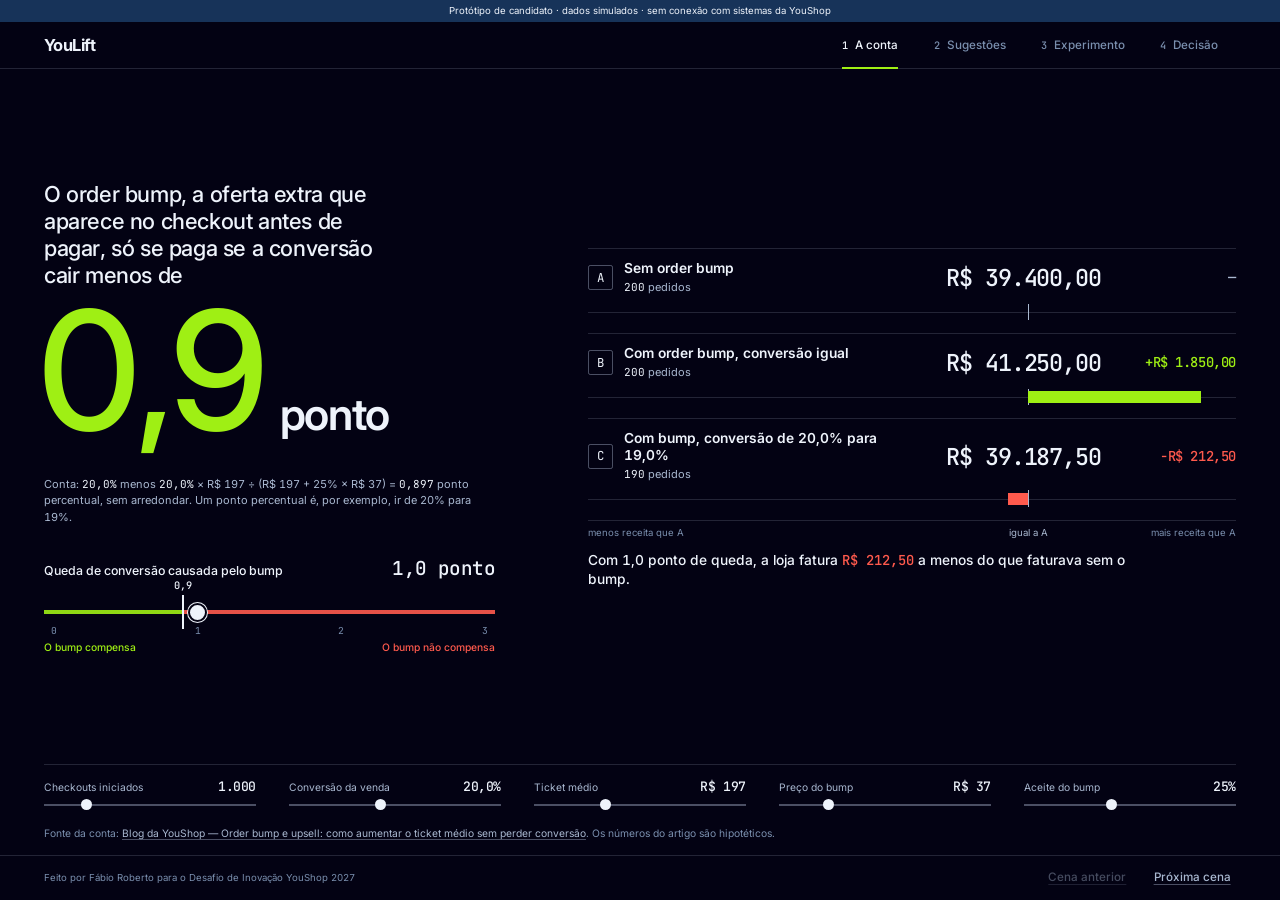
==== index.html @ 09ee574c "YouLift: protótipo com dados simulados" ====
<!doctype html>
<html lang="pt-BR">
<head>
  <meta charset="utf-8">
  <meta name="viewport" content="width=device-width, initial-scale=1">
  <title>YouLift — teste de ofertas no checkout</title>
  <meta name="description" content="Protótipo de candidato com dados simulados: a IA sugere uma oferta no checkout, um experimento controlado mede o que sobra de verdade e uma trava pausa a oferta que derruba a conversão.">
  <meta name="color-scheme" content="dark">
  <script>
    /* Aplica o modo de gravação antes da primeira pintura (sem cursor, sem barra de rolagem). */
    try { if (new URLSearchParams(location.search).get('gravar') === '1') document.documentElement.classList.add('gravar'); } catch (e) {}
  </script>
  <link rel="icon" href="data:image/svg+xml,%3Csvg xmlns='http://www.w3.org/2000/svg' viewBox='0 0 32 32'%3E%3Crect width='32' height='32' rx='6' fill='%23030213'/%3E%3Cpath d='M8 22l8-13 8 13' fill='none' stroke='%239fef14' stroke-width='3.5'/%3E%3C/svg%3E">
  <link rel="preconnect" href="https://fonts.googleapis.com">
  <link rel="preconnect" href="https://fonts.gstatic.com" crossorigin>
  <link href="https://fonts.googleapis.com/css2?family=Inter:wght@400;500;600;700&family=JetBrains+Mono:wght@400;500;600&display=swap" rel="stylesheet">
  <link rel="stylesheet" href="styles.css">
</head>
<body>

  <div class="cabeca">
    <div class="aviso" role="note">Protótipo de candidato · dados simulados · sem conexão com sistemas da YouShop</div>
    <header class="topo">
      <p class="marca">YouLift</p>
      <nav class="passos" aria-label="Cenas do protótipo">
        <button type="button" data-ir="1"><span class="n">1</span><span class="t">A conta</span></button>
        <button type="button" data-ir="2"><span class="n">2</span><span class="t">Sugestões</span></button>
        <button type="button" data-ir="3"><span class="n">3</span><span class="t">Experimento</span></button>
        <button type="button" data-ir="4"><span class="n">4</span><span class="t">Decisão</span></button>
      </nav>
    </header>
  </div>

  <main id="palco">

    <!-- Cena 1 — A conta -->
    <section class="cena c1" id="cena-1" aria-labelledby="t1" hidden>
      <div class="c1-esq">
        <p class="lead" id="t1">O order bump, a oferta extra que aparece no checkout antes de pagar, só se paga se a conversão cair menos de</p>
        <p class="heroi"><span class="valor" id="c1-eq">0,9</span><span class="unidade" id="c1-eq-un">ponto</span></p>
        <p class="formula" id="c1-formula"></p>

        <div class="regua" id="c1-regua">
          <div class="regua-topo">
            <label for="c1-queda">Queda de conversão causada pelo bump</label>
            <output id="c1-queda-v" for="c1-queda">1,0 ponto</output>
          </div>
          <div class="regua-trilho" id="c1-trilho">
            <input type="range" id="c1-queda" min="0" max="3" step="0.1" value="1" aria-describedby="c1-frase">
            <span class="regua-marca" id="c1-marca" aria-hidden="true"><i></i><b id="c1-marca-v">0,9</b></span>
          </div>
          <div class="regua-escala" aria-hidden="true"><span style="--k:0">0</span><span style="--k:1">1</span><span style="--k:2">2</span><span style="--k:3">3</span></div>
          <div class="regua-zonas" aria-hidden="true">
            <span class="z-ok" id="c1-z-ok">O bump compensa</span>
            <span class="z-perde" id="c1-z-perde">O bump não compensa</span>
          </div>
        </div>
      </div>

      <div class="c1-dir">
        <div class="quadro" id="c1-quadro">
          <div class="linha" data-c="A">
            <div class="l-nome"><span class="letra">A</span><span><b>Sem order bump</b><small><span class="num" data-pedidos></span> pedidos</small></span></div>
            <div class="l-receita num" data-receita></div>
            <div class="l-dif num" data-dif></div>
            <div class="l-barra"><i class="zero"></i><b class="fill" data-fill></b></div>
          </div>
          <div class="linha" data-c="B">
            <div class="l-nome"><span class="letra">B</span><span><b>Com order bump, conversão igual</b><small><span class="num" data-pedidos></span> pedidos</small></span></div>
            <div class="l-receita num" data-receita></div>
            <div class="l-dif num" data-dif></div>
            <div class="l-barra"><i class="zero"></i><b class="fill" data-fill></b></div>
          </div>
          <div class="linha" data-c="C">
            <div class="l-nome"><span class="letra">C</span><span><b data-nome-c>Com order bump, conversão cai</b><small><span class="num" data-pedidos></span> pedidos</small></span></div>
            <div class="l-receita num" data-receita></div>
            <div class="l-dif num" data-dif></div>
            <div class="l-barra"><i class="zero"></i><b class="fill" data-fill></b></div>
          </div>
        <div class="quadro-eixo" aria-hidden="true"><span class="e-menos">menos receita que A</span><span class="e-zero">igual a A</span><span class="e-mais">mais receita que A</span></div>
        </div>
        <p class="frase-conta" id="c1-frase" aria-live="polite"></p>
      </div>

      <div class="c1-base">
        <div class="params" id="c1-params"></div>
        <p class="fonte">Fonte da conta: <a href="https://blog.youshop.co/order-bump-e-upsell-no-checkout/" target="_blank" rel="noopener">Blog da YouShop — Order bump e upsell: como aumentar o ticket médio sem perder conversão</a>. Os números do artigo são hipotéticos.</p>
      </div>
    </section>

    <!-- Cena 2 — Sugestões -->
    <section class="cena c2" id="cena-2" aria-labelledby="t2" hidden>
      <header class="c2-cab">
        <h1 class="titulo" id="t2">A IA sugere a oferta. As regras conferem se ela pode ir ao teste.</h1>
        <p class="c2-principal" id="c2-principal"></p>
      </header>

      <div class="c2-faixa">
        <p class="faixa-rotulo"><b>A IA sugere</b><span id="c2-rotulo-ia"></span></p>
        <div class="c2-origens" id="c2-origens"></div>
      </div>

      <div class="c2-faixa c2-regras">
        <p class="faixa-rotulo"><b>A regra confere</b><span>Estas contas rodam de verdade nesta página, com os dados do catálogo fictício.</span></p>
        <div class="tabela-regras" id="c2-tabela" role="table" aria-label="Catálogo e regras de elegibilidade"></div>
      </div>
    </section>

    <!-- Cena 3 — Experimento -->
    <section class="cena c3" id="cena-3" aria-labelledby="t3" hidden>
      <header class="c3-cab">
        <div class="c3-tit">
          <h1 class="titulo" id="t3">14 dias de teste, com o tráfego dividido ao meio</h1>
        </div>
        <div class="c3-controles">
          <div class="c3-botoes">
            <button type="button" class="btn primario" id="btn-rodar">Rodar experimento</button>
            <button type="button" class="btn" id="btn-pular">Pular para o fim</button>
          </div>
          <div class="c3-volume">
            <div class="seg" role="group" aria-label="Volume de tráfego" id="seg-volume">
              <button type="button" data-volume="grande" aria-pressed="true">Campanha grande</button>
              <button type="button" data-volume="pequeno" aria-pressed="false">Produtor pequeno</button>
            </div>
            <p class="c3-volume-nota" id="c3-volume-nota"></p>
          </div>
          <button type="button" class="btn texto" id="btn-prem" aria-expanded="false" aria-controls="prem">Premissas</button>
        </div>
        <div class="prem" id="prem" hidden>
          <p class="prem-tit">Premissas do experimento. Mudar qualquer valor refaz as contas na hora.</p>
          <div class="prem-grade" id="prem-grade"></div>
          <button type="button" class="btn texto" id="btn-prem-padrao">Voltar aos valores padrão</button>
        </div>
      </header>

      <p class="formula-sobra"><b>Sobra por checkout</b> = (receita − custo dos produtos − comissão do creator − reembolsos e chargebacks) ÷ checkouts iniciados. O tratamento vê a oferta nova; o controle fica como estava.</p>

      <div class="c3-paineis" id="c3-paineis"></div>

      <p class="c3-amostra" id="c3-amostra"></p>
    </section>

    <!-- Cena 4 — Decisão -->
    <section class="cena c4" id="cena-4" aria-labelledby="t4" hidden>
      <header class="c4-cab">
        <h1 class="titulo" id="t4">Cada oferta termina em um veredito. Quem publica é o produtor.</h1>
      </header>
      <div class="c4-cartoes" id="c4-cartoes"></div>
      <p class="fecho" id="c4-fecho">A IA sugere. O teste decide. O produtor aprova.</p>
    </section>

  </main>

  <footer class="rodape">
    <p class="assinatura">Feito por Fábio Roberto para o Desafio de Inovação YouShop 2027</p>
    <div class="rodape-nav">
      <button type="button" class="btn texto" id="btn-ant">Cena anterior</button>
      <button type="button" class="btn texto" id="btn-prox">Próxima cena</button>
    </div>
  </footer>

  <script src="calc.js"></script>
  <script src="dados.js"></script>
  <script src="app.js"></script>
</body>
</html>
---- styles.css ----
/* YouLift — protótipo de candidato. Fundo escuro, um único acento (verde-limão), vermelho só para perda e pausa.
   Tudo em rem: 1rem = 16px a 1920×1080, e a página escala junto com a janela (ver html abaixo). */

:root {
  --bg: #030213;
  --bg-2: #08132a;
  --marinho: #173359;
  --linha: rgba(214, 228, 255, 0.15);
  --linha-forte: rgba(214, 228, 255, 0.34);
  --texto: #eef3fb;
  --texto-2: #a9b8d0;
  --texto-3: #7a8fae;
  --lima: #9fef14;
  --sobre-lima: #030213;
  --vermelho: #ff5a4d;
  --fonte: 'Inter', 'Segoe UI', system-ui, -apple-system, Roboto, 'Helvetica Neue', Arial, sans-serif;
  --mono: 'JetBrains Mono', ui-monospace, 'Cascadia Mono', Consolas, 'SF Mono', Menlo, monospace;
  --suave: cubic-bezier(0.22, 0.61, 0.36, 1);
  color-scheme: dark;
}

*, *::before, *::after { box-sizing: border-box; }

html {
  /* 1rem = 16px a 1920×1080; escala com a menor proporção da janela. */
  font-size: clamp(11px, min(0.8333vw, 1.4815vh), 24px);
  background: var(--bg);
  -webkit-text-size-adjust: 100%;
}

body {
  margin: 0;
  min-height: 100vh;
  display: flex;
  flex-direction: column;
  background: var(--bg);
  color: var(--texto);
  font-family: var(--fonte);
  font-size: 1.125rem;
  line-height: 1.5;
  font-feature-settings: 'tnum' 1;
  -webkit-font-smoothing: antialiased;
}

h1, h2, p, dl, dd, ol, ul, figure { margin: 0; padding: 0; }
ol, ul { list-style: none; }
button { font: inherit; color: inherit; }
a { color: inherit; }

.num, .mono, output, input[type='number'] {
  font-family: var(--mono);
  font-variant-numeric: tabular-nums;
}
/* Números de destaque: Inter com algarismos tabulares (o zero com ponto da mono pesa demais em corpo grande). */
.valor { font-family: var(--fonte); font-variant-numeric: tabular-nums; font-feature-settings: 'tnum' 1; }

:focus-visible { outline: 2px solid var(--lima); outline-offset: 3px; }

/* ---------- Moldura ---------- */

.cabeca { position: sticky; top: 0; z-index: 50; background: var(--bg); }

.aviso {
  background: var(--marinho);
  color: var(--texto);
  font-size: 0.875rem;
  line-height: 1.3;
  text-align: center;
  padding: 0.45rem 1rem;
}

.topo {
  display: flex;
  align-items: stretch;
  justify-content: space-between;
  padding: 0 4rem;
  height: 4.25rem;
  border-bottom: 1px solid var(--linha);
}
.marca { align-self: center; font-size: 1.5rem; font-weight: 700; letter-spacing: -0.035em; }

.passos { display: flex; }
.passos button {
  position: relative;
  display: flex;
  align-items: baseline;
  align-self: stretch;
  gap: 0.65rem;
  padding: 1.35rem 1.6rem 0;
  background: none;
  border: 0;
  color: var(--texto-3);
  font-size: 1.0625rem;
  font-weight: 500;
  cursor: pointer;
  transition: color 0.2s var(--suave);
}
.passos .n { font-family: var(--mono); font-size: 0.9375rem; }
.passos button[aria-current='step'] { color: var(--texto); }
.passos button[aria-current='step']::after {
  content: '';
  position: absolute;
  left: 1.6rem; right: 1.6rem; bottom: -1px;
  height: 2px;
  background: var(--lima);
}

#palco { flex: 1; display: flex; }

.cena {
  flex: 1;
  min-width: 0;
  padding: 1.75rem 4rem 1.25rem;
}
.cena[hidden] { display: none; }
.cena:not([hidden]) { display: grid; animation: entra 0.28s var(--suave); }
@keyframes entra { from { opacity: 0; } to { opacity: 1; } }

.rodape {
  display: flex;
  align-items: center;
  justify-content: space-between;
  gap: 2rem;
  padding: 0.6rem 4rem;
  border-top: 1px solid var(--linha);
  font-size: 0.875rem;
  color: var(--texto-3);
}
.rodape-nav { display: flex; gap: 1.5rem; }

/* ---------- Peças comuns ---------- */

.titulo { font-size: 2.25rem; line-height: 1.15; font-weight: 600; letter-spacing: -0.022em; }

.btn {
  display: inline-flex; align-items: center; justify-content: center;
  min-height: 2.75rem;
  padding: 0.5rem 1.4rem;
  background: transparent;
  border: 1px solid var(--linha-forte);
  border-radius: 0.3rem;
  font-size: 1.0625rem;
  font-weight: 500;
  cursor: pointer;
  transition: background-color 0.2s var(--suave), border-color 0.2s var(--suave), color 0.2s var(--suave);
}
.btn.primario { background: var(--lima); border-color: var(--lima); color: var(--sobre-lima); font-weight: 600; }
.btn.texto { border-color: transparent; padding-left: 0.4rem; padding-right: 0.4rem; color: var(--texto-2); text-decoration: underline; text-underline-offset: 0.25em; text-decoration-color: var(--linha-forte); }
.btn[disabled], .btn[aria-disabled='true'] { opacity: 0.4; cursor: default; }
.btn.primario[disabled] { background: transparent; border-color: var(--linha-forte); color: var(--texto-2); }
html:not(.gravar) .btn:not([disabled]):hover { border-color: var(--texto-2); }
html:not(.gravar) .btn.primario:not([disabled]):hover { background: #b4ff3a; border-color: #b4ff3a; }
html:not(.gravar) .btn.texto:hover { color: var(--texto); }
html:not(.gravar) .passos button:hover { color: var(--texto); }

.seg { display: inline-flex; border: 1px solid var(--linha-forte); border-radius: 0.3rem; overflow: hidden; }
.seg button {
  min-height: 2.75rem;
  padding: 0.5rem 1.2rem;
  background: transparent;
  border: 0;
  color: var(--texto-2);
  font-size: 1.0625rem;
  font-weight: 500;
  cursor: pointer;
  transition: background-color 0.2s var(--suave), color 0.2s var(--suave);
}
.seg button + button { border-left: 1px solid var(--linha-forte); }
.seg button[aria-pressed='true'] { background: var(--marinho); color: var(--texto); }
html:not(.gravar) .seg button:hover { color: var(--texto); }

/* Controles deslizantes finos */
input[type='range'] {
  -webkit-appearance: none; appearance: none;
  width: 100%; height: 1.5rem; margin: 0;
  background: transparent;
  cursor: pointer;
}
input[type='range']::-webkit-slider-runnable-track { height: 2px; background: var(--linha-forte); }
input[type='range']::-moz-range-track { height: 2px; background: var(--linha-forte); }
input[type='range']::-webkit-slider-thumb {
  -webkit-appearance: none; appearance: none;
  width: 1rem; height: 1rem; margin-top: -0.4375rem;
  border-radius: 50%; border: 0; background: var(--texto);
}
input[type='range']::-moz-range-thumb { width: 1rem; height: 1rem; border-radius: 50%; border: 0; background: var(--texto); }

/* ---------- Cena 1 ---------- */

.c1 {
  grid-template-columns: minmax(0, 0.86fr) minmax(0, 1.14fr);
  grid-template-rows: 1fr auto;
  column-gap: 5rem;
  row-gap: 1.25rem;
}
.c1-esq { grid-column: 1; grid-row: 1; display: flex; flex-direction: column; justify-content: center; min-width: 0; }
.c1-dir { grid-column: 2; grid-row: 1; display: flex; flex-direction: column; justify-content: center; min-width: 0; }
.c1-base { grid-column: 1 / -1; grid-row: 2; padding-top: 1.1rem; border-top: 1px solid var(--linha); }

.lead { font-size: 2rem; line-height: 1.22; font-weight: 500; letter-spacing: -0.018em; max-width: 30rem; }
.heroi { display: flex; align-items: baseline; gap: 1.6rem; margin-top: 0.6rem; }
.heroi .valor { padding-bottom: 0.1em; font-size: 15rem; line-height: 0.92; font-weight: 500; letter-spacing: -0.06em; color: var(--lima); margin-left: -0.05em; }
.heroi .unidade { font-size: 4rem; font-weight: 600; letter-spacing: -0.03em; }
.formula { margin-top: 1.1rem; font-size: 1rem; color: var(--texto-2); max-width: 41rem; }
.formula .num { color: var(--texto); }

.regua { margin-top: 2.6rem; max-width: 41rem; }
.regua-topo { display: flex; justify-content: space-between; align-items: baseline; margin-bottom: 1.7rem; }
.regua-topo label { font-size: 1.125rem; font-weight: 500; }
.regua-topo output { font-size: 1.75rem; font-weight: 500; letter-spacing: -0.03em; }
.regua-trilho { position: relative; height: 2rem; --eqf: 0.3; --eqx: calc(0.875rem + (100% - 1.75rem) * var(--eqf)); }
.regua-trilho input { position: absolute; inset: 0; height: 2rem; z-index: 2; }
.regua-trilho::before {
  content: ''; position: absolute; left: 0; right: 0; top: 50%; height: 0.375rem; margin-top: -0.1875rem;
  background: linear-gradient(to right, var(--lima) 0, var(--lima) var(--eqx), var(--vermelho) var(--eqx), var(--vermelho) 100%);
  opacity: 0.9;
}
.regua-trilho input::-webkit-slider-runnable-track { height: 0.375rem; background: transparent; }
.regua-trilho input::-moz-range-track { height: 0.375rem; background: transparent; }
.regua-trilho input::-webkit-slider-thumb { width: 1.75rem; height: 1.75rem; margin-top: -0.6875rem; background: var(--texto); border: 0.25rem solid var(--bg); box-shadow: 0 0 0 1px var(--texto); }
.regua-trilho input::-moz-range-thumb { width: 1.75rem; height: 1.75rem; background: var(--texto); border: 0.25rem solid var(--bg); box-shadow: 0 0 0 1px var(--texto); box-sizing: border-box; }
.regua-marca { position: absolute; left: var(--eqx); top: -0.55rem; bottom: -0.55rem; width: 0; z-index: 1; pointer-events: none; }
.regua-marca i { position: absolute; left: -1px; top: 0; bottom: 0; width: 2px; background: var(--texto); }
.regua-marca b { position: absolute; left: 0; bottom: calc(100% + 0.15rem); transform: translateX(-50%); font-family: var(--mono); font-size: 0.9375rem; font-weight: 500; white-space: nowrap; color: var(--texto); }
.regua-escala { position: relative; height: 1.3rem; margin-top: 0.1rem; font-family: var(--mono); font-size: 0.875rem; color: var(--texto-3); }
.regua-escala span { position: absolute; top: 0; left: calc(0.875rem + (100% - 1.75rem) * var(--k) / 3); transform: translateX(-50%); }
.regua-zonas { position: relative; height: 1.5rem; margin-top: 0.15rem; font-size: 0.9375rem; font-weight: 500; }
.regua-zonas span { position: absolute; top: 0; white-space: nowrap; }
.z-ok { left: 0; color: var(--lima); }
.z-perde { right: 0; color: var(--vermelho); }

.quadro { display: block; position: relative; --zero: 60%; }
.linha {
  display: grid;
  grid-template-columns: minmax(0, 1fr) 15rem 11rem;
  grid-template-areas: 'nome receita dif' 'barra barra barra';
  column-gap: 1.25rem; row-gap: 0.75rem;
  align-items: center;
  padding: 1.05rem 0 1.15rem;
  border-top: 1px solid var(--linha);
}
.l-nome { grid-area: nome; display: flex; align-items: center; gap: 1rem; }
.l-nome .letra { flex: none; display: grid; place-items: center; width: 2.25rem; height: 2.25rem; border: 1px solid var(--linha-forte); font-family: var(--mono); font-size: 1.125rem; border-radius: 0.2rem; }
.l-nome b { display: block; font-size: 1.25rem; line-height: 1.25; font-weight: 600; }
.l-nome small { display: block; font-size: 1rem; color: var(--texto-2); margin-top: 0.1rem; }
.l-nome small .num { color: var(--texto); }
.l-receita { grid-area: receita; text-align: right; font-size: 2.125rem; font-weight: 500; letter-spacing: -0.045em; white-space: nowrap; }
.l-dif { grid-area: dif; text-align: right; font-size: 1.25rem; font-weight: 500; letter-spacing: -0.03em; white-space: nowrap; color: var(--texto-2); }
.l-dif.mais { color: var(--lima); }
.l-dif.menos { color: var(--vermelho); }
.l-barra { grid-area: barra; position: relative; height: 1.5rem; }
.l-barra::before { content: ''; position: absolute; left: 0; right: 0; top: 50%; border-top: 1px solid var(--linha); }
.l-barra .zero { position: absolute; top: 0; bottom: 0; left: var(--zero); border-left: 1px solid var(--texto-2); }
.l-barra .fill { position: absolute; top: 50%; height: 1.1rem; margin-top: -0.55rem; left: var(--esq, 60%); width: var(--larg, 0); background: var(--lima); transition: left 0.3s var(--suave), width 0.3s var(--suave), background-color 0.3s var(--suave); }
.linha[data-c='C'].perde .fill { background: var(--vermelho); }
.linha[data-c='A'] .fill { display: none; }
.quadro-eixo { position: relative; height: 1.75rem; border-top: 1px solid var(--linha); font-size: 0.875rem; color: var(--texto-3); }
.quadro-eixo span { position: absolute; top: 0.45rem; white-space: nowrap; }
.quadro-eixo .e-menos { left: 0; }
.quadro-eixo .e-mais { right: 0; }
.quadro-eixo .e-zero { left: var(--zero); transform: translateX(-50%); color: var(--texto-2); }
.frase-conta { margin-top: 1.1rem; min-height: 3.6rem; font-size: 1.25rem; line-height: 1.4; font-weight: 500; max-width: 50rem; }
.frase-conta .num { font-weight: 500; }
.frase-conta .bom { color: var(--lima); }
.frase-conta .mau { color: var(--vermelho); }

.params { display: grid; grid-template-columns: repeat(5, minmax(0, 1fr)); column-gap: 3rem; }
.param { min-width: 0; }
.param-topo { display: flex; justify-content: space-between; align-items: baseline; gap: 0.5rem; }
.param-topo label { font-size: 0.9375rem; color: var(--texto-2); }
.param-topo output { font-size: 1.1875rem; font-weight: 500; letter-spacing: -0.03em; }
.fonte { margin-top: 0.7rem; font-size: 0.9375rem; color: var(--texto-3); }
.fonte a { color: var(--texto-2); text-decoration: underline; text-underline-offset: 0.2em; text-decoration-color: var(--linha-forte); }
html:not(.gravar) .fonte a:hover { color: var(--texto); }

/* ---------- Cena 2 ---------- */

.c2 { grid-template-rows: auto auto 1fr; row-gap: 1rem; align-content: start; }
.c2-cab { display: flex; justify-content: space-between; align-items: flex-end; gap: 3rem; }
.c2-principal { max-width: 27rem; font-size: 1rem; color: var(--texto-2); text-align: right; }
.c2-principal b { color: var(--texto); font-weight: 600; }

.c2-faixa { min-width: 0; }
.faixa-rotulo { display: flex; align-items: baseline; gap: 1.25rem; padding-top: 0.7rem; margin-bottom: 0.9rem; border-top: 1px solid var(--linha-forte); }
.faixa-rotulo b { flex: none; font-size: 1.125rem; font-weight: 600; }
.faixa-rotulo span { font-size: 0.9375rem; color: var(--texto-2); }

.c2-origens { display: grid; grid-template-columns: 1fr 1fr; column-gap: 4rem; }
.origem { display: grid; grid-template-columns: auto minmax(0, 1fr); grid-template-rows: auto auto; column-gap: 2.25rem; row-gap: 0.55rem; align-content: start; }
.origem-nome { grid-column: 1 / -1; font-size: 1.0625rem; color: var(--texto-2); }
.origem-nome b { color: var(--texto); font-weight: 600; }
.origem-preco { display: flex; flex-direction: column; justify-content: flex-start; min-width: 0; }
.origem-preco .valor { display: flex; align-items: baseline; font-size: 6rem; line-height: 0.95; font-weight: 500; letter-spacing: -0.06em; margin-left: -0.04em; white-space: nowrap; }
.origem-preco .valor .mo { font-size: 0.34em; letter-spacing: -0.02em; margin-right: 0.22em; color: var(--texto-2); }
.origem-preco small { margin-top: 0.4rem; font-size: 0.9375rem; color: var(--texto-2); }
.origem-preco small .num { color: var(--texto); }
.origem h2 { font-size: 1.875rem; line-height: 1.15; font-weight: 600; letter-spacing: -0.022em; }
.origem .just { margin-top: 0.5rem; font-size: 1.0625rem; line-height: 1.5; color: var(--texto-2); max-width: 34rem; }
.origem .just q { quotes: none; color: var(--texto); font-weight: 500; }
.origem-conf { grid-column: 1 / -1; margin-top: 0.3rem; font-size: 0.9375rem; color: var(--texto-2); }
.origem-conf b { font-weight: 600; }
.origem-conf .ok { color: var(--lima); }
.origem-conf .nao { color: var(--vermelho); }

.regras-tab { width: 100%; border-collapse: collapse; }
.regras-tab th { padding: 0 1rem 0.55rem 0; text-align: left; vertical-align: top; font-weight: 500; border-bottom: 1px solid var(--linha-forte); }
.regras-tab .th-t { display: block; font-size: 0.9375rem; color: var(--texto); font-weight: 600; }
.regras-tab .th-s { display: block; font-size: 0.8125rem; line-height: 1.3; color: var(--texto-3); font-weight: 400; }
.regras-tab select {
  margin-top: 0.15rem; padding: 0.1rem 0.3rem; background: var(--bg); color: var(--texto);
  border: 1px solid var(--linha-forte); border-radius: 0.2rem; font: inherit; font-size: 0.8125rem; max-width: 100%;
}
.regras-tab td { padding: 0.5rem 1rem 0.5rem 0; vertical-align: middle; border-bottom: 1px solid var(--linha); }
.regras-tab tr:last-child td { border-bottom: 0; }
.regras-tab .produto { position: relative; padding-left: 0.9rem; }
.regras-tab th:first-child { padding-left: 0.9rem; }
.regras-tab .p-nome { display: block; font-size: 1.0625rem; font-weight: 600; line-height: 1.25; }
.regras-tab .p-desc { display: block; font-size: 0.8125rem; line-height: 1.3; color: var(--texto-3); white-space: nowrap; }
.regras-tab .p-cat { font-size: 0.9375rem; color: var(--texto-2); }
.regras-tab .p-num { font-size: 1.0625rem; text-align: right; white-space: nowrap; letter-spacing: -0.03em; }
.regras-tab .p-num small { display: block; font-size: 0.8125rem; color: var(--texto-3); font-family: var(--mono); }
.regras-tab th.dir { text-align: right; }
.regras-tab .reg { font-size: 0.9375rem; transition: opacity 0.25s var(--suave); }
.regras-tab .reg.passa { color: var(--texto-3); }
.regras-tab .reg.falha { color: var(--vermelho); font-weight: 600; }
.regras-tab .reg.espera { opacity: 0; }
.regras-tab .res { font-size: 1rem; font-weight: 600; white-space: nowrap; }
.regras-tab .res.ok { color: var(--lima); }
.regras-tab .res.nao { color: var(--vermelho); }
.regras-tab .res small { display: block; font-size: 0.8125rem; font-weight: 400; color: var(--texto-2); }
.regras-tab tr.sugerida td:first-child { box-shadow: inset 3px 0 0 var(--lima); }
.regras-tab th:nth-child(n+5), .regras-tab td:nth-child(n+5) { padding-left: 1.25rem; }

/* ---------- Cena 3 ---------- */

.c3 { grid-template-rows: auto auto 1fr auto; row-gap: 0.9rem; align-content: start; position: relative; }
.c3-cab { display: flex; justify-content: space-between; align-items: center; gap: 2rem; position: relative; }
.c3-cab .titulo { flex: 1 1 auto; }
.c3-controles { display: flex; align-items: flex-start; gap: 1.5rem; }
.c3-botoes { display: flex; gap: 0.75rem; }
.c3-botoes .btn, .seg button, #btn-prem { white-space: nowrap; }
.c3-controles { flex: none; }
.c3-volume-nota { white-space: nowrap; margin-top: 0.35rem; font-size: 0.8125rem; color: var(--texto-3); }
.c3-volume-nota .num { color: var(--texto-2); }
.formula-sobra { font-size: 1rem; color: var(--texto-2); }
.formula-sobra b { color: var(--texto); font-weight: 600; }

.prem {
  position: absolute; right: 0; top: calc(100% + 0.5rem); z-index: 20;
  width: 58rem; padding: 1.25rem 1.5rem 1.1rem;
  background: var(--bg-2); border: 1px solid var(--linha-forte); border-radius: 0.3rem;
}
.prem[hidden] { display: none; }
.prem-tit { margin-bottom: 1rem; font-size: 1rem; color: var(--texto-2); }
.prem-grade { display: grid; grid-template-columns: repeat(4, 1fr); gap: 1rem 1.5rem; margin-bottom: 0.9rem; }
.prem-grade label { display: block; font-size: 0.875rem; line-height: 1.3; color: var(--texto-2); }
.prem-grade input {
  width: 100%; margin-top: 0.3rem; padding: 0.45rem 0.6rem;
  background: var(--bg); color: var(--texto); border: 1px solid var(--linha-forte); border-radius: 0.25rem;
  font-size: 1.125rem;
}

.c3-paineis { display: grid; grid-template-columns: 1fr 1fr; column-gap: 4rem; min-height: 0; }
.painel { display: flex; flex-direction: column; min-width: 0; padding-top: 0.8rem; border-top: 1px solid var(--linha-forte); }
.painel-cab { display: flex; justify-content: space-between; align-items: flex-start; gap: 1.5rem; }
.painel-cab h2 { font-size: 1.5rem; line-height: 1.2; font-weight: 600; letter-spacing: -0.02em; }
.painel-cab .sub { font-size: 1rem; color: var(--texto-2); }
.status { max-width: 22rem; padding-left: 0.8rem; border-left: 3px solid var(--texto-3); font-size: 1.0625rem; line-height: 1.3; font-weight: 600; color: var(--texto); }
.status[data-estado='pronto'] { border-color: var(--lima); color: var(--lima); }
.status[data-estado='pausado'] { border-color: var(--vermelho); color: var(--vermelho); }
.status[data-estado='inconclusivo'], .status[data-estado='sem_ganho'] { border-color: var(--texto-2); color: var(--texto); }
.status[data-estado='parado'] { color: var(--texto-2); font-weight: 500; }
.status small { display: block; margin-top: 0.2rem; font-size: 0.9375rem; font-weight: 400; color: var(--texto-2); }

.grafico-cap { display: flex; justify-content: space-between; align-items: baseline; gap: 1rem; margin-top: 0.9rem; font-size: 0.875rem; color: var(--texto-3); }
.grafico-cap .leitura { flex: none; font-family: var(--mono); font-size: 1rem; color: var(--texto); white-space: nowrap; }
.painel.pausado .grafico-cap .leitura { color: var(--vermelho); }
.grafico { position: relative; height: 11rem; margin-top: 0.3rem; }
.grafico svg { display: block; width: 100%; height: 100%; overflow: visible; }
.grafico text { font-family: var(--mono); font-size: 0.8125rem; fill: var(--texto-3); }
.grafico .eixo-zero { stroke: var(--texto-2); stroke-width: 1; }
.grafico .grade { stroke: var(--linha); stroke-width: 1; }
.grafico .linha-limite { fill: none; stroke: var(--lima); stroke-width: 2.5; stroke-linejoin: round; stroke-linecap: round; transition: stroke 0.3s var(--suave), d 0.45s var(--suave); }
.painel.pausado .linha-limite { stroke: var(--vermelho); }
.grafico .ponto { fill: var(--lima); transition: fill 0.3s var(--suave), transform 0.45s var(--suave); }
.painel.pausado .ponto { fill: var(--vermelho); }
.grafico .depois { fill: rgba(255, 90, 77, 0.08); }
.grafico .depois-txt { fill: var(--vermelho); font-family: var(--fonte); font-size: 0.8125rem; font-weight: 500; }
.grafico .marca-pausa { stroke: var(--vermelho); stroke-width: 1; stroke-dasharray: 3 3; }
.grafico .depois, .grafico .depois-txt, .grafico .marca-pausa { opacity: 0; transition: opacity 0.4s var(--suave); }
.painel.pausado .grafico .depois, .painel.pausado .grafico .depois-txt, .painel.pausado .grafico .marca-pausa { opacity: 1; }

.tab-exp { width: 100%; margin-top: 0.7rem; border-collapse: collapse; }
.tab-exp th { padding: 0 0 0.3rem; font-size: 0.875rem; font-weight: 500; color: var(--texto-3); text-align: right; width: 11.5rem; }
.tab-exp th:first-child { text-align: left; width: auto; }
.tab-exp td { padding: 0.35rem 0; border-top: 1px solid var(--linha); }
.tab-exp td:first-child { font-size: 1.0625rem; color: var(--texto-2); }
.tab-exp td.v { text-align: right; font-size: 1.375rem; font-weight: 500; letter-spacing: -0.04em; white-space: nowrap; }
.tab-exp td.v.apagado { font-family: var(--fonte); font-size: 1rem; font-weight: 400; letter-spacing: 0; color: var(--texto-3); }
.tab-exp tr.sobra td { padding: 0.5rem 0; }
.tab-exp tr.sobra td:first-child { color: var(--texto); font-weight: 600; }
.tab-exp tr.sobra td.v { font-size: 1.875rem; }

.painel-hero { display: flex; align-items: center; gap: 1.5rem; margin-top: auto; padding-top: 0.6rem; border-top: 1px solid var(--linha); }
.painel-hero .valor { display: flex; align-items: baseline; font-size: 6rem; line-height: 1; font-weight: 500; letter-spacing: -0.05em; white-space: nowrap; color: var(--texto); }
.painel-hero .valor .mo { font-size: 0.34em; letter-spacing: -0.02em; margin: 0 0.25em 0 0.12em; color: var(--texto-2); }
.painel-hero .legenda { font-size: 1.0625rem; line-height: 1.35; color: var(--texto-2); max-width: 20rem; }
.painel-hero .legenda b { display: block; font-weight: 600; color: var(--texto); }
.painel-hero .legenda em { display: block; margin-top: 0.2rem; font-style: normal; font-size: 0.9375rem; color: var(--texto-3); }
.painel-hero .legenda .num { color: var(--texto); }
.painel.fim-pronto .painel-hero .valor { color: var(--lima); }
.painel.pausado .painel-hero .valor { color: var(--vermelho); }

.painel.sem-dados .painel-hero .valor { display: none; }
.painel.sem-dados .painel-hero { min-height: 6rem; }
.painel.sem-dados .painel-hero .legenda { max-width: 30rem; color: var(--texto-3); }
.painel.sem-dados .painel-hero .legenda b { font-weight: 400; color: var(--texto-3); }
.painel.sem-dados .lim-linha { display: none; }
.c3-amostra { font-size: 0.9375rem; color: var(--texto-3); padding-top: 0.5rem; }
.c3-amostra .num { color: var(--texto-2); }

.vazio { padding: 2rem 0; color: var(--texto-2); font-size: 1.125rem; max-width: 30rem; }

/* ---------- Cena 4 ---------- */

.c4 { grid-template-rows: auto 1fr auto; row-gap: 1rem; }
.c4-cartoes { display: grid; grid-template-columns: 1fr 1fr; column-gap: 4rem; min-height: 0; }
.cartao { display: grid; grid-template-columns: minmax(0, 1.25fr) minmax(0, 1fr); column-gap: 2.25rem; padding-top: 0.9rem; border-top: 1px solid var(--linha-forte); align-content: start; }
.cartao-cab h2 { font-size: 1.5rem; line-height: 1.2; font-weight: 600; letter-spacing: -0.02em; }
.cartao-cab p { font-size: 1rem; color: var(--texto-2); }
.veredito { margin-top: 1rem; padding-left: 0.8rem; border-left: 3px solid var(--texto-2); font-size: 1.75rem; line-height: 1.2; font-weight: 600; letter-spacing: -0.02em; }
.veredito small { display: block; margin-top: 0.2rem; font-size: 1.0625rem; font-weight: 500; letter-spacing: 0; color: var(--texto-2); }
.cartao[data-estado='pronto'] .veredito, .cartao[data-estado='aprovado'] .veredito { border-color: var(--lima); color: var(--lima); }
.cartao[data-estado='pausado'] .veredito { border-color: var(--vermelho); color: var(--vermelho); }
.explica { margin-top: 0.9rem; font-size: 1.0625rem; line-height: 1.5; color: var(--texto-2); max-width: 32rem; }
.cartao-num { margin-top: 1.1rem; }
.cartao-num .valor { display: flex; align-items: baseline; font-size: 6rem; line-height: 1; font-weight: 500; letter-spacing: -0.05em; white-space: nowrap; }
.cartao-num .valor .mo { font-size: 0.34em; letter-spacing: -0.02em; margin: 0 0.25em 0 0.12em; color: var(--texto-2); }
.cartao-num .valor .un { font-size: 0.3em; letter-spacing: -0.01em; margin-left: 0.3em; font-weight: 600; color: var(--texto-2); }
.cartao-num .legenda { margin-top: 0.3rem; font-size: 1.0625rem; line-height: 1.35; color: var(--texto-2); max-width: 30rem; }
.cartao[data-estado='pronto'] .cartao-num .valor, .cartao[data-estado='aprovado'] .cartao-num .valor { color: var(--lima); }
.cartao[data-estado='pausado'] .cartao-num .valor { color: var(--vermelho); }
.acoes { display: flex; flex-wrap: wrap; align-items: center; gap: 0.6rem 0.75rem; margin-top: 1.3rem; }
.acoes .btn { padding-left: 1.1rem; padding-right: 1.1rem; }
.acoes .nota { font-size: 0.875rem; color: var(--texto-3); flex-basis: 100%; }

.sustenta { width: 100%; margin-top: 0.3rem; border-collapse: collapse; }
.sustenta th { padding: 0 0 0.45rem; font-size: 0.875rem; font-weight: 500; color: var(--texto-3); text-align: right; }
.sustenta th:first-child { text-align: left; }
.sustenta td { padding: 0.3rem 0; border-top: 1px solid var(--linha); font-size: 1rem; text-align: right; letter-spacing: -0.03em; white-space: nowrap; }
.sustenta td:first-child { text-align: left; font-family: var(--fonte); font-size: 0.9375rem; letter-spacing: 0; color: var(--texto-2); white-space: normal; }
.sustenta td.nada { font-family: var(--fonte); font-size: 0.875rem; letter-spacing: 0; color: var(--texto-3); }
.sustenta tr.trava td { color: var(--texto); }
.sustenta tr.trava .mau { color: var(--vermelho); }

.registro-tit { margin-top: 1.6rem; font-size: 1rem; font-weight: 600; padding-bottom: 0.5rem; border-bottom: 1px solid var(--linha-forte); }
.registro li { display: grid; grid-template-columns: 3.6rem minmax(0, 1fr); column-gap: 0.6rem; padding: 0.5rem 0; border-bottom: 1px solid var(--linha); font-size: 0.9375rem; line-height: 1.35; color: var(--texto-2); }
.registro li .d { font-family: var(--mono); font-size: 0.875rem; color: var(--texto-3); padding-top: 0.05rem; }
.registro li.destaque { color: var(--texto); }
.registro li.vermelho .t { color: var(--vermelho); }
.registro li.verde .t { color: var(--lima); }
.c4.revelar .registro li { animation: entra 0.35s var(--suave) both; animation-delay: calc(var(--i, 0) * 170ms); }
.registro li.nova { animation: entra 0.4s var(--suave) both; }

.fecho { padding-top: 0.9rem; border-top: 1px solid var(--linha-forte); font-size: 3.5rem; line-height: 1.05; font-weight: 600; letter-spacing: -0.035em; }

/* ---------- Modo de gravação ---------- */

html.gravar, html.gravar * { cursor: none !important; }
html.gravar { scrollbar-width: none; overflow: hidden; }
html.gravar::-webkit-scrollbar, html.gravar *::-webkit-scrollbar { display: none; width: 0; height: 0; }
html.gravar *, html.gravar *::before, html.gravar *::after { -webkit-tap-highlight-color: transparent; }
html.gravar :focus { outline: none; }

/* ---------- Movimento reduzido (fora do modo de gravação) ---------- */

@media (prefers-reduced-motion: reduce) {
  html:not(.gravar) *, html:not(.gravar) *::before, html:not(.gravar) *::after {
    animation-duration: 0.001ms !important;
    animation-delay: 0ms !important;
    transition-duration: 0.001ms !important;
  }
}

/* ---------- Telas estreitas ---------- */

@media (max-width: 1100px) {
  html { font-size: 16px; }
  body { min-height: 100dvh; }
  .cabeca { position: static; }
  .aviso { position: sticky; top: 0; z-index: 60; font-size: 0.75rem; padding: 0.4rem 0.9rem; }
  .topo { flex-direction: column; height: auto; padding: 0.6rem 1rem 0; border-bottom: 1px solid var(--linha); }
  .marca { padding-bottom: 0.4rem; font-size: 1.25rem; }
  .passos { width: 100%; }
  .passos button { flex: 1; flex-direction: column; align-items: flex-start; gap: 0; padding: 0.55rem 0 0.7rem; font-size: 0.8125rem; }
  .passos button[aria-current='step']::after { left: 0; right: 0; }
  .passos .n { font-size: 0.75rem; }

  .cena { padding: 1.5rem 1rem 1.25rem; }
  .cena:not([hidden]) { display: flex; flex-direction: column; gap: 1.5rem; }
  .titulo { font-size: 1.5rem; }
  .btn { min-height: 2.75rem; }

  .c1-esq, .c1-dir { display: block; }
  .lead { font-size: 1.25rem; }
  .heroi { margin-top: 0.4rem; gap: 0.8rem; }
  .heroi .valor { font-size: 8rem; }
  .heroi .unidade { font-size: 2rem; }
  .formula { font-size: 0.875rem; }
  .regua { margin-top: 1.5rem; }
  .regua-topo label { font-size: 0.9375rem; }
  .regua-topo output { font-size: 1.25rem; }
  .regua-zonas { font-size: 0.8125rem; }
  .linha { grid-template-columns: minmax(0, 1fr) auto; grid-template-areas: 'nome receita' 'nome dif' 'barra barra'; column-gap: 0.75rem; row-gap: 0.3rem; padding: 0.9rem 0; }
  .l-barra { margin-top: 0.5rem; }
  .regua-topo output { white-space: nowrap; }
  .l-receita { font-size: 1.375rem; }
  .l-dif { font-size: 1rem; }
  .quadro-eixo .e-menos, .quadro-eixo .e-mais { display: none; }
  .l-nome b { font-size: 1rem; }
  .l-nome small { font-size: 0.875rem; }
  .frase-conta { font-size: 1.0625rem; min-height: 0; }
  .params { grid-template-columns: 1fr 1fr; row-gap: 1rem; column-gap: 1.5rem; }

  .c2-cab { flex-direction: column; align-items: flex-start; gap: 0.75rem; }
  .c2-principal { text-align: left; }
  .faixa-rotulo { flex-direction: column; gap: 0.25rem; }
  .c2-origens { grid-template-columns: 1fr; row-gap: 1.75rem; }
  .origem { grid-template-columns: 1fr; }
  .origem-preco .valor { font-size: 4.5rem; }
  .origem h2 { font-size: 1.5rem; }
  .regras-tab, .regras-tab tbody, .regras-tab tr, .regras-tab td { display: block; width: 100%; }
  .regras-tab thead { display: none; }
  .regras-tab tr { padding: 0.9rem 0; border-bottom: 1px solid var(--linha); }
  .regras-tab td { border: 0; padding: 0.15rem 0; display: flex; justify-content: space-between; gap: 1rem; }
  .regras-tab td[data-r]::before { content: attr(data-r); color: var(--texto-3); font-size: 0.8125rem; }
  .regras-tab td.produto { display: block; padding-left: 0; }
  .regras-tab th:nth-child(n+5), .regras-tab td:nth-child(n+5) { padding-left: 0; }
  .regras-tab .p-desc { white-space: normal; }
  .regras-tab .p-num small { display: inline; margin-left: 0.5rem; }
  .regras-tab .p-num { display: flex; justify-content: space-between; align-items: baseline; }
  .regras-tab td.produto::before { content: none; }
  .regras-tab .p-num { text-align: right; }
  .regras-tab tr.sugerida { box-shadow: inset 3px 0 0 var(--lima); padding-left: 0.8rem; }
  .regras-tab tr.sugerida td:first-child { box-shadow: none; padding-left: 0; }

  .c3-cab { flex-direction: column; align-items: flex-start; }
  .c3-controles { flex-direction: column; align-items: stretch; width: 100%; }
  .c3-botoes .btn { flex: 1; }
  .seg { display: flex; }
  .seg button { flex: 1; padding: 0.5rem 0.5rem; }
  .prem { position: static; width: 100%; margin-top: 0.5rem; }
  .prem-grade { grid-template-columns: 1fr 1fr; }
  .c3-paineis { grid-template-columns: 1fr; row-gap: 2.25rem; }
  .painel-cab { flex-direction: column; gap: 0.6rem; }
  .status { max-width: none; }
  .grafico { height: 8rem; }
  .tab-exp th { width: 6.5rem; }
  .tab-exp td:first-child { font-size: 0.9375rem; }
  .tab-exp td.v { font-size: 1.0625rem; }
  .tab-exp tr.sobra td.v { font-size: 1.125rem; }
  #btn-prem { align-self: flex-start; padding-left: 0; }
  .painel-hero { flex-direction: column; align-items: flex-start; gap: 0.4rem; }
  .painel-hero .valor { font-size: 4.25rem; }

  .c4-cartoes { grid-template-columns: 1fr; row-gap: 2.5rem; }
  .cartao { grid-template-columns: 1fr; row-gap: 1rem; }
  .veredito { font-size: 1.375rem; }
  .cartao-num .valor { font-size: 4.25rem; }
  .fecho { font-size: 2rem; }

  .rodape { flex-direction: column; align-items: flex-start; gap: 0.5rem; padding: 0.9rem 1rem 1.25rem; }
}
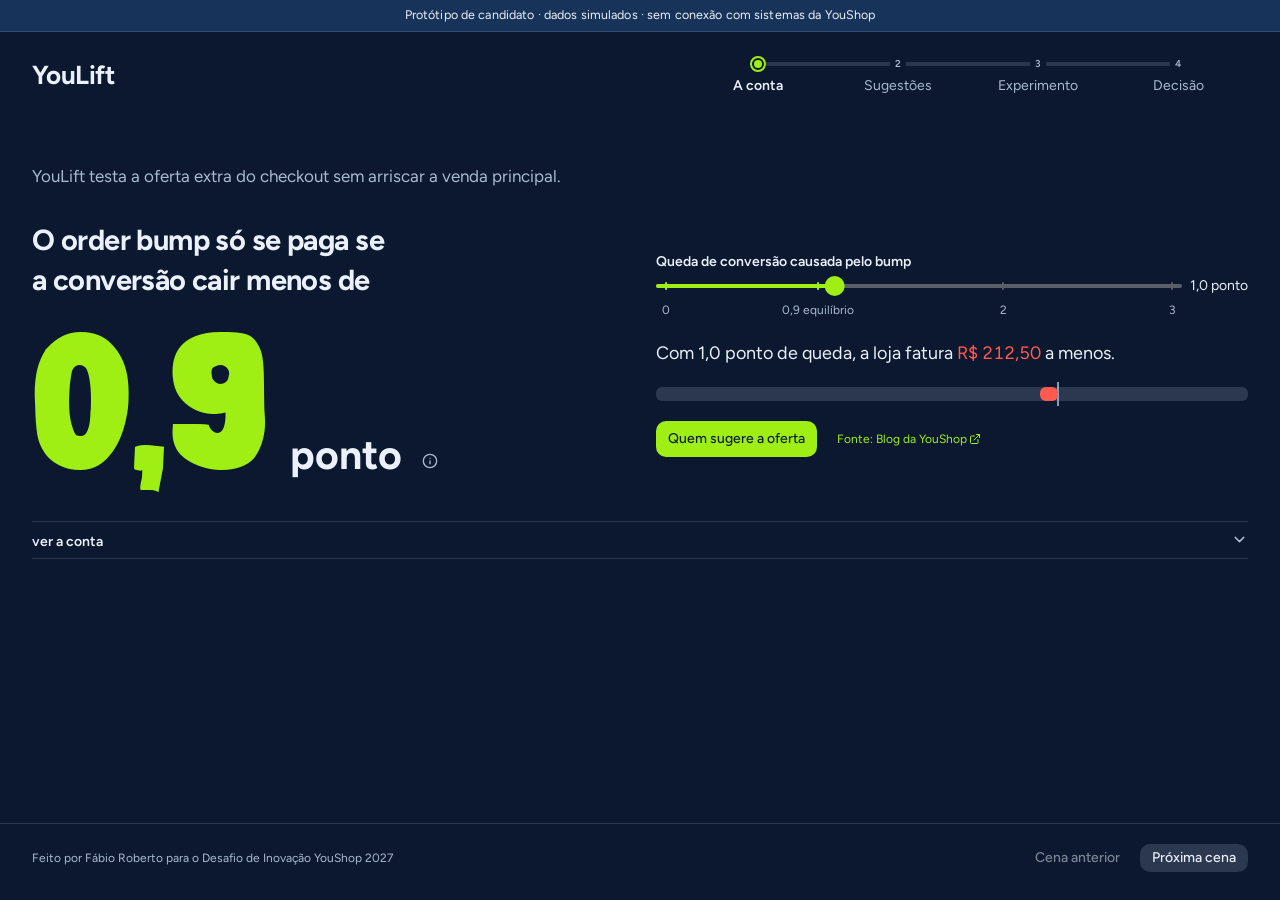
==== commit 26820868: "Nova interface: mais enxuta, com componentes Astryx" ====
--- a/index.html
+++ b/index.html
@@ -1,166 +1,24 @@
 <!doctype html>
-<html lang="pt-BR">
+<html lang="pt-BR" data-theme="dark">
 <head>
   <meta charset="utf-8">
   <meta name="viewport" content="width=device-width, initial-scale=1">
-  <title>YouLift — teste de ofertas no checkout</title>
+  <title>YouLift: teste de ofertas no checkout</title>
   <meta name="description" content="Protótipo de candidato com dados simulados: a IA sugere uma oferta no checkout, um experimento controlado mede o que sobra de verdade e uma trava pausa a oferta que derruba a conversão.">
   <meta name="color-scheme" content="dark">
+  <meta name="theme-color" content="#0B1830">
   <script>
-    /* Aplica o modo de gravação antes da primeira pintura (sem cursor, sem barra de rolagem). */
+    /* Modo de gravação aplicado antes da primeira pintura (sem cursor, sem barra de rolagem). */
     try { if (new URLSearchParams(location.search).get('gravar') === '1') document.documentElement.classList.add('gravar'); } catch (e) {}
   </script>
-  <link rel="icon" href="data:image/svg+xml,%3Csvg xmlns='http://www.w3.org/2000/svg' viewBox='0 0 32 32'%3E%3Crect width='32' height='32' rx='6' fill='%23030213'/%3E%3Cpath d='M8 22l8-13 8 13' fill='none' stroke='%239fef14' stroke-width='3.5'/%3E%3C/svg%3E">
+  <link rel="icon" href="data:image/svg+xml,%3Csvg xmlns='http://www.w3.org/2000/svg' viewBox='0 0 32 32'%3E%3Crect width='32' height='32' rx='7' fill='%230B1830'/%3E%3Cpath d='M8 22l8-13 8 13' fill='none' stroke='%239fef14' stroke-width='3.5'/%3E%3C/svg%3E">
   <link rel="preconnect" href="https://fonts.googleapis.com">
   <link rel="preconnect" href="https://fonts.gstatic.com" crossorigin>
-  <link href="https://fonts.googleapis.com/css2?family=Inter:wght@400;500;600;700&family=JetBrains+Mono:wght@400;500;600&display=swap" rel="stylesheet">
-  <link rel="stylesheet" href="styles.css">
+  <link href="https://fonts.googleapis.com/css2?family=Bricolage+Grotesque:opsz,wght@12..96,800&family=Londrina+Solid:wght@900&display=swap" rel="stylesheet">
+  <script type="module" crossorigin src="./assets/index-CD2HG35m.js"></script>
+  <link rel="stylesheet" crossorigin href="./assets/index-c9XUYrXs.css">
 </head>
 <body>
-
-  <div class="cabeca">
-    <div class="aviso" role="note">Protótipo de candidato · dados simulados · sem conexão com sistemas da YouShop</div>
-    <header class="topo">
-      <p class="marca">YouLift</p>
-      <nav class="passos" aria-label="Cenas do protótipo">
-        <button type="button" data-ir="1"><span class="n">1</span><span class="t">A conta</span></button>
-        <button type="button" data-ir="2"><span class="n">2</span><span class="t">Sugestões</span></button>
-        <button type="button" data-ir="3"><span class="n">3</span><span class="t">Experimento</span></button>
-        <button type="button" data-ir="4"><span class="n">4</span><span class="t">Decisão</span></button>
-      </nav>
-    </header>
-  </div>
-
-  <main id="palco">
-
-    <!-- Cena 1 — A conta -->
-    <section class="cena c1" id="cena-1" aria-labelledby="t1" hidden>
-      <div class="c1-esq">
-        <p class="lead" id="t1">O order bump, a oferta extra que aparece no checkout antes de pagar, só se paga se a conversão cair menos de</p>
-        <p class="heroi"><span class="valor" id="c1-eq">0,9</span><span class="unidade" id="c1-eq-un">ponto</span></p>
-        <p class="formula" id="c1-formula"></p>
-
-        <div class="regua" id="c1-regua">
-          <div class="regua-topo">
-            <label for="c1-queda">Queda de conversão causada pelo bump</label>
-            <output id="c1-queda-v" for="c1-queda">1,0 ponto</output>
-          </div>
-          <div class="regua-trilho" id="c1-trilho">
-            <input type="range" id="c1-queda" min="0" max="3" step="0.1" value="1" aria-describedby="c1-frase">
-            <span class="regua-marca" id="c1-marca" aria-hidden="true"><i></i><b id="c1-marca-v">0,9</b></span>
-          </div>
-          <div class="regua-escala" aria-hidden="true"><span style="--k:0">0</span><span style="--k:1">1</span><span style="--k:2">2</span><span style="--k:3">3</span></div>
-          <div class="regua-zonas" aria-hidden="true">
-            <span class="z-ok" id="c1-z-ok">O bump compensa</span>
-            <span class="z-perde" id="c1-z-perde">O bump não compensa</span>
-          </div>
-        </div>
-      </div>
-
-      <div class="c1-dir">
-        <div class="quadro" id="c1-quadro">
-          <div class="linha" data-c="A">
-            <div class="l-nome"><span class="letra">A</span><span><b>Sem order bump</b><small><span class="num" data-pedidos></span> pedidos</small></span></div>
-            <div class="l-receita num" data-receita></div>
-            <div class="l-dif num" data-dif></div>
-            <div class="l-barra"><i class="zero"></i><b class="fill" data-fill></b></div>
-          </div>
-          <div class="linha" data-c="B">
-            <div class="l-nome"><span class="letra">B</span><span><b>Com order bump, conversão igual</b><small><span class="num" data-pedidos></span> pedidos</small></span></div>
-            <div class="l-receita num" data-receita></div>
-            <div class="l-dif num" data-dif></div>
-            <div class="l-barra"><i class="zero"></i><b class="fill" data-fill></b></div>
-          </div>
-          <div class="linha" data-c="C">
-            <div class="l-nome"><span class="letra">C</span><span><b data-nome-c>Com order bump, conversão cai</b><small><span class="num" data-pedidos></span> pedidos</small></span></div>
-            <div class="l-receita num" data-receita></div>
-            <div class="l-dif num" data-dif></div>
-            <div class="l-barra"><i class="zero"></i><b class="fill" data-fill></b></div>
-          </div>
-        <div class="quadro-eixo" aria-hidden="true"><span class="e-menos">menos receita que A</span><span class="e-zero">igual a A</span><span class="e-mais">mais receita que A</span></div>
-        </div>
-        <p class="frase-conta" id="c1-frase" aria-live="polite"></p>
-      </div>
-
-      <div class="c1-base">
-        <div class="params" id="c1-params"></div>
-        <p class="fonte">Fonte da conta: <a href="https://blog.youshop.co/order-bump-e-upsell-no-checkout/" target="_blank" rel="noopener">Blog da YouShop — Order bump e upsell: como aumentar o ticket médio sem perder conversão</a>. Os números do artigo são hipotéticos.</p>
-      </div>
-    </section>
-
-    <!-- Cena 2 — Sugestões -->
-    <section class="cena c2" id="cena-2" aria-labelledby="t2" hidden>
-      <header class="c2-cab">
-        <h1 class="titulo" id="t2">A IA sugere a oferta. As regras conferem se ela pode ir ao teste.</h1>
-        <p class="c2-principal" id="c2-principal"></p>
-      </header>
-
-      <div class="c2-faixa">
-        <p class="faixa-rotulo"><b>A IA sugere</b><span id="c2-rotulo-ia"></span></p>
-        <div class="c2-origens" id="c2-origens"></div>
-      </div>
-
-      <div class="c2-faixa c2-regras">
-        <p class="faixa-rotulo"><b>A regra confere</b><span>Estas contas rodam de verdade nesta página, com os dados do catálogo fictício.</span></p>
-        <div class="tabela-regras" id="c2-tabela" role="table" aria-label="Catálogo e regras de elegibilidade"></div>
-      </div>
-    </section>
-
-    <!-- Cena 3 — Experimento -->
-    <section class="cena c3" id="cena-3" aria-labelledby="t3" hidden>
-      <header class="c3-cab">
-        <div class="c3-tit">
-          <h1 class="titulo" id="t3">14 dias de teste, com o tráfego dividido ao meio</h1>
-        </div>
-        <div class="c3-controles">
-          <div class="c3-botoes">
-            <button type="button" class="btn primario" id="btn-rodar">Rodar experimento</button>
-            <button type="button" class="btn" id="btn-pular">Pular para o fim</button>
-          </div>
-          <div class="c3-volume">
-            <div class="seg" role="group" aria-label="Volume de tráfego" id="seg-volume">
-              <button type="button" data-volume="grande" aria-pressed="true">Campanha grande</button>
-              <button type="button" data-volume="pequeno" aria-pressed="false">Produtor pequeno</button>
-            </div>
-            <p class="c3-volume-nota" id="c3-volume-nota"></p>
-          </div>
-          <button type="button" class="btn texto" id="btn-prem" aria-expanded="false" aria-controls="prem">Premissas</button>
-        </div>
-        <div class="prem" id="prem" hidden>
-          <p class="prem-tit">Premissas do experimento. Mudar qualquer valor refaz as contas na hora.</p>
-          <div class="prem-grade" id="prem-grade"></div>
-          <button type="button" class="btn texto" id="btn-prem-padrao">Voltar aos valores padrão</button>
-        </div>
-      </header>
-
-      <p class="formula-sobra"><b>Sobra por checkout</b> = (receita − custo dos produtos − comissão do creator − reembolsos e chargebacks) ÷ checkouts iniciados. O tratamento vê a oferta nova; o controle fica como estava.</p>
-
-      <div class="c3-paineis" id="c3-paineis"></div>
-
-      <p class="c3-amostra" id="c3-amostra"></p>
-    </section>
-
-    <!-- Cena 4 — Decisão -->
-    <section class="cena c4" id="cena-4" aria-labelledby="t4" hidden>
-      <header class="c4-cab">
-        <h1 class="titulo" id="t4">Cada oferta termina em um veredito. Quem publica é o produtor.</h1>
-      </header>
-      <div class="c4-cartoes" id="c4-cartoes"></div>
-      <p class="fecho" id="c4-fecho">A IA sugere. O teste decide. O produtor aprova.</p>
-    </section>
-
-  </main>
-
-  <footer class="rodape">
-    <p class="assinatura">Feito por Fábio Roberto para o Desafio de Inovação YouShop 2027</p>
-    <div class="rodape-nav">
-      <button type="button" class="btn texto" id="btn-ant">Cena anterior</button>
-      <button type="button" class="btn texto" id="btn-prox">Próxima cena</button>
-    </div>
-  </footer>
-
-  <script src="calc.js"></script>
-  <script src="dados.js"></script>
-  <script src="app.js"></script>
+  <div id="raiz"></div>
 </body>
 </html>
--- a/assets/index-c9XUYrXs.css
+++ b/assets/index-c9XUYrXs.css
@@ -0,0 +1 @@
+@layer reset,astryx-base,astryx-theme;@layer reset{:where(*),:where(*):before,:where(*):after{box-sizing:border-box}:where(*),:where(*):before,:where(*):after{border-width:0;border-style:solid;border-color:currentColor}:where(html){font-family:var(--font-family-body);line-height:1.5;-webkit-text-size-adjust:100%;tab-size:4;color-scheme:light dark}:where(body){margin:0;line-height:inherit;-webkit-font-smoothing:antialiased;-moz-osx-font-smoothing:grayscale}:where(h1,h2,h3,h4,h5,h6){font-size:inherit;font-weight:inherit}:where(h1,h2,h3,h4,h5,h6,p,blockquote,figure,pre,dl,dd){margin:0}:where(a){color:inherit;text-decoration:inherit}:where(b,strong){font-weight:bolder}:where(code,kbd,samp,pre){font-family:ui-monospace,SFMono-Regular,Menlo,Monaco,Consolas,Liberation Mono,Courier New,monospace;font-size:1em}:where(small){font-size:80%}:where(sub,sup){font-size:75%;line-height:0;position:relative;vertical-align:baseline}:where(sub){bottom:-.25em}:where(sup){top:-.5em}:where(ol,ul,menu){list-style:none;margin:0;padding:0}:where(img,svg,video,canvas,audio,iframe,embed,object){display:block;vertical-align:middle}:where(img,video){max-width:100%;height:auto}:where(button,input,optgroup,select,textarea){font:inherit;color:inherit;margin:0;padding:0}:where(button,[type=button],[type=reset],[type=submit]){-webkit-appearance:button;appearance:button;background-color:transparent;background-image:none}:where(button,[role=button]){cursor:pointer}:where(:disabled,[aria-disabled=true]){cursor:default}:where(textarea){resize:vertical}:where(input,textarea)::placeholder{opacity:1;color:var(--color-text-secondary, light-dark(#445564, #B0B5BB))}:where([list])::-webkit-calendar-picker-indicator{line-height:1}:where([type=search])::-webkit-search-decoration,:where([type=search])::-webkit-search-cancel-button{-webkit-appearance:none}:where(fieldset){margin:0;padding:0}:where(legend){padding:0}:where(table){text-indent:0;border-color:inherit;border-collapse:collapse}:where(hr){height:0;color:inherit;border-top-width:1px}:where(summary){display:list-item}:where(dialog){padding:0;outline:none}:where([hidden]:not([hidden=until-found i])){display:none}:where(html){-webkit-tap-highlight-color:transparent}:where(html[data-theme=light]){color-scheme:light}:where(html[data-theme=dark]){color-scheme:dark}:where(html:not([data-theme])){color-scheme:light dark}:where([data-astryx-media=dark]){color-scheme:dark}:where([data-astryx-media=light]){color-scheme:light}}@layer reset,astryx-base,astryx-theme;@layer astryx-base{@property --x---_avatar-group-overlap{syntax: "*"; inherits: false;}@property --x---_codeblock-gutter-width{syntax: "*"; inherits: false;}@property --x---_hover-delay{syntax: "*"; inherits: false;}@property --x---_layer-keyboard-inset-block-end{syntax: "*"; inherits: false;}@property --x---_layer-keyboard-max-block-size{syntax: "*"; inherits: false;}@property --x---_layer-keyboard-overflow{syntax: "*"; inherits: false;}@property --x---_tab-indicator-bottom{syntax: "*"; inherits: false;}@property --x---container-max-height{syntax: "*"; inherits: false;}@property --x---layout-alignment-width{syntax: "*"; inherits: false;}@property --x---layout-content-width{syntax: "*"; inherits: false;}@property --x-126w13d{syntax: "*"; inherits: false;}@property --x-1x09wtl{syntax: "*"; inherits: false;}@property --x-1xmrurk{syntax: "*"; inherits: false;}@property --x-4drmnv{syntax: "*"; inherits: false;}@property --x-animationDelay{syntax: "*"; inherits: false;}@property --x-aspectRatio{syntax: "*"; inherits: false;}@property --x-backgroundColor{syntax: "*"; inherits: false;}@property --x-borderWidth{syntax: "*"; inherits: false;}@property --x-bottom{syntax: "*"; inherits: false;}@property --x-bzn8up{syntax: "*"; inherits: false;}@property --x-color{syntax: "*"; inherits: false;}@property --x-counterReset{syntax: "*"; inherits: false;}@property --x-fontSize{syntax: "*"; inherits: false;}@property --x-fqzwsx{syntax: "*"; inherits: false;}@property --x-gap{syntax: "*"; inherits: false;}@property --x-ggj8vv{syntax: "*"; inherits: false;}@property --x-gridAutoRows{syntax: "*"; inherits: false;}@property --x-gridTemplateColumns{syntax: "*"; inherits: false;}@property --x-height{syntax: "*"; inherits: false;}@property --x-inlineSize{syntax: "*"; inherits: false;}@property --x-insetBlockStart{syntax: "*"; inherits: false;}@property --x-insetInlineEnd{syntax: "*"; inherits: false;}@property --x-insetInlineStart{syntax: "*"; inherits: false;}@property --x-marginBlock{syntax: "*"; inherits: false;}@property --x-marginBlockEnd{syntax: "*"; inherits: false;}@property --x-marginBlockStart{syntax: "*"; inherits: false;}@property --x-marginInline{syntax: "*"; inherits: false;}@property --x-marginInlineEnd{syntax: "*"; inherits: false;}@property --x-marginInlineStart{syntax: "*"; inherits: false;}@property --x-maxBlockSize{syntax: "*"; inherits: false;}@property --x-maxHeight{syntax: "*"; inherits: false;}@property --x-maxWidth{syntax: "*"; inherits: false;}@property --x-minHeight{syntax: "*"; inherits: false;}@property --x-minWidth{syntax: "*"; inherits: false;}@property --x-overflowX{syntax: "*"; inherits: false;}@property --x-overflowY{syntax: "*"; inherits: false;}@property --x-paddingBlock{syntax: "*"; inherits: false;}@property --x-paddingBlockEnd{syntax: "*"; inherits: false;}@property --x-paddingInline{syntax: "*"; inherits: false;}@property --x-paddingInlineEnd{syntax: "*"; inherits: false;}@property --x-paddingInlineStart{syntax: "*"; inherits: false;}@property --x-top{syntax: "*"; inherits: false;}@property --x-transform{syntax: "*"; inherits: false;}@property --x-WebkitLineClamp{syntax: "*"; inherits: false;}@property --x-width{syntax: "*"; inherits: false;}@property --x-16m2d0h{syntax: "*"; inherits: true;}@property --x-1dd27dc{syntax: "*"; inherits: true;}@property --x-flj70p{syntax: "*"; inherits: true;}@property --x-nsbhg8{syntax: "*"; inherits: true;}@property --x-owu7oy{syntax: "*"; inherits: true;}@property --astryx-press-alpha{syntax: "<number>"; inherits: true; initial-value: 0}@keyframes x10jkm1t-B{0%{--astryx-press-alpha:1}to{--astryx-press-alpha:0}}@keyframes x1ofkhwi-B{0%{color:color-mix(in oklab,var(--color-text-primary),var(--color-text-secondary))}50%{color:var(--color-text-primary)}to{color:color-mix(in oklab,var(--color-text-primary),var(--color-text-secondary))}}@keyframes x188b6p3-B{0%{color:inherit}to{color:transparent}}@keyframes xuvekqa-B{0%{opacity:.3}50%{opacity:1}to{opacity:.3}}@keyframes x1tut0r7-B{0%{opacity:.3;transform:rotateX(52deg) scale(.86)}50%{opacity:1;transform:rotateX(0) scale(1)}to{opacity:.3;transform:rotateX(-52deg) scale(.86)}}@keyframes x13kz0yu-B{0%,to{opacity:1}50%{opacity:.5}}@keyframes x132z07p-B{0%{opacity:.25}9.99%{opacity:.25}10%{opacity:.325}19.99%{opacity:.325}20%{opacity:.4}29.99%{opacity:.4}30%{opacity:.475}39.99%{opacity:.475}40%{opacity:.55}49.99%{opacity:.55}50%{opacity:.625}59.99%{opacity:.625}60%{opacity:.7}69.99%{opacity:.7}70%{opacity:.775}79.99%{opacity:.775}80%{opacity:.85}89.99%{opacity:.85}90%{opacity:.925}to{opacity:.925}}@keyframes x1jn504y-B{0%{opacity:1}to{opacity:0}}@keyframes x12p7u8f-B{0%{opacity:0;animation-timing-function:cubic-bezier(.42,0,.58,1)}to{opacity:1}}@keyframes x18re5ia-B{0%{opacity:0}to{opacity:1}}@keyframes xtut5q7-B{0%{opacity:1}50%{opacity:.5}to{opacity:1}}@keyframes x1k48ry3-B{0%{opacity:0;transform:scale(.95)}to{opacity:1;transform:scale(1)}}@keyframes x11lauxq-B{0%{opacity:0;transform:translate(var(--dialog-dir-x,0px),var(--dialog-dir-y,16px)) scale(.95)}to{opacity:1;transform:translate(0) scale(1)}}@keyframes x12ghk8m-B{0%{opacity:0;transform:translate(calc(var(--_astryx-layer-enter-x,1) * min(var(--spacing-2),var(--_astryx-layer-enter-gap,var(--spacing-2)))),calc(var(--_astryx-layer-enter-y,0) * min(var(--spacing-2),var(--_astryx-layer-enter-gap,var(--spacing-2))))) scale(.95)}to{opacity:1;transform:translate(0) scale(1)}}@keyframes x1fbltco-B{0%{opacity:0;transform:translate(calc(var(--_astryx-layer-enter-x,0) * min(var(--spacing-2),var(--_astryx-layer-enter-gap,var(--spacing-2)))),calc(var(--_astryx-layer-enter-y,-1) * min(var(--spacing-2),var(--_astryx-layer-enter-gap,var(--spacing-2))))) scale(.95)}to{opacity:1;transform:translate(0) scale(1)}}@keyframes x1yqd01s-B{0%{opacity:0;transform:translate(calc(var(--_astryx-layer-enter-x,-1) * min(var(--spacing-2),var(--_astryx-layer-enter-gap,var(--spacing-2)))),calc(var(--_astryx-layer-enter-y,0) * min(var(--spacing-2),var(--_astryx-layer-enter-gap,var(--spacing-2))))) scale(.95)}to{opacity:1;transform:translate(0) scale(1)}}@keyframes xmqt0mh-B{0%{opacity:0;transform:translate(calc(var(--_astryx-layer-enter-x,0) * min(var(--spacing-2),var(--_astryx-layer-enter-gap,var(--spacing-2)))),calc(var(--_astryx-layer-enter-y,1) * min(var(--spacing-2),var(--_astryx-layer-enter-gap,var(--spacing-2))))) scale(.95)}to{opacity:1;transform:translate(0) scale(1)}}@keyframes x1b6yrix-B{0%{opacity:0;transform:translateY(var(--spacing-2))}to{opacity:1;transform:translateY(0)}}@keyframes xiylxmw-B{0%{opacity:0;transform:translateY(calc(-1 * var(--spacing-2)))}to{opacity:1;transform:translateY(0)}}@keyframes xml828b-B{0%{opacity:1}to{opacity:var(--_progress-bar-pulse-floor)}}@keyframes x11cqc53-B{0%{transform:rotate(0)}to{transform:rotate(36000deg)}}@keyframes x18sn2u9-B{0%{transform:rotateX(52deg) scale(.86)}50%{transform:rotateX(0) scale(1)}to{transform:rotateX(-52deg) scale(.86)}}@keyframes x1c2q33o-B{0%{transform:translate(100%)}to{transform:translate(-250%)}}@keyframes xr3m334-B{0%{transform:translate(-100%)}to{transform:translate(250%)}}@keyframes x1xhkexc-B{0%{width:0;margin-inline-end:0;opacity:0}to{width:14px;margin-inline-end:var(--spacing-1);opacity:1}}:root,.x1v1du0q{--_chat-avatar-offset:0px}:root,.x1qqxm5o{--astryx-press-alpha:0}:root,.xafi2nm{--border-width:1px}:root,.xj0fimd{--color-accent:light-dark(#0064E0, #0171E3);--color-accent-muted:light-dark(#0082FB33, #0082FB3F);--color-on-accent:light-dark(#FFFFFF, #FFFFFF);--color-neutral:light-dark(rgba(5, 54, 89, .1), rgba(223, 226, 229, .2));--color-background-surface:light-dark(#FFFFFF, #1F1F22);--color-background-body:light-dark(#F1F4F7, #111112);--color-overlay:light-dark(#01122866, #11111299);--color-overlay-hover:light-dark(#0536590C, #FFFFFF0C);--color-overlay-pressed:light-dark(#05365919, #FFFFFF19);--color-background-muted:light-dark(#0536590C, #1111127F);--color-text-primary:light-dark(#0A1317, #DFE2E5);--color-text-secondary:light-dark(#445564, #B0B5BB);--color-text-disabled:light-dark(#A4B0BC, #6F747C);--color-text-accent:light-dark(#0064E0, #3E9EFB);--color-on-dark:light-dark(#FFFFFF, #FFFFFF);--color-on-light:light-dark(#000000, #000000);--color-icon-accent:light-dark(#0064E0, #2694FE);--color-icon-primary:light-dark(#0A1317, #DFE2E5);--color-icon-secondary:light-dark(#4E606F, #AAAFB5);--color-icon-disabled:light-dark(#A4B0BC, #6F747C);--color-background-card:light-dark(#FFFFFF, #1F1F22);--color-background-popover:light-dark(#FFFFFF, #28292C);--color-background-inverted:light-dark(#0A1317, #FFFFFF);--color-background-error-inverted:light-dark(#AA071E, #E3193B);--color-info:light-dark(#0064E0, #0064E0);--color-info-muted:light-dark(#0082FB33, #0082FB3F);--color-on-info:light-dark(#FFFFFF, #FFFFFF);--color-success:light-dark(#0D8626, #0D8626);--color-success-muted:light-dark(#0B991F33, #0B991F3F);--color-on-success:light-dark(#FFFFFF, #FFFFFF);--color-error:light-dark(#E3193B, #F5394F);--color-error-muted:light-dark(#E3193B33, #F5394F3F);--color-on-error:light-dark(#FFFFFF, #0A1317);--color-warning:light-dark(#E9AF08, #F2C00B);--color-warning-muted:light-dark(#E2A40033, #E2A4003F);--color-on-warning:light-dark(#0A1317, #0A1317);--color-text-info:var(--color-text-blue);--color-text-success:var(--color-text-green);--color-text-warning:var(--color-text-yellow);--color-text-error:var(--color-text-red);--color-icon-info:var(--color-text-info);--color-icon-success:var(--color-text-success);--color-icon-warning:var(--color-text-warning);--color-icon-error:var(--color-text-error);--color-border-info:var(--color-text-info);--color-border-success:var(--color-text-success);--color-border-warning:var(--color-text-warning);--color-border-error:var(--color-text-error);--color-on-info-muted:var(--color-text-blue);--color-on-success-muted:var(--color-text-green);--color-on-warning-muted:var(--color-text-yellow);--color-on-error-muted:var(--color-text-red);--color-border:light-dark(#05365919, #F2F4F619);--color-border-emphasized:light-dark(#CCD3DB, #494D53);--color-skeleton:light-dark(#CCD3DB, #5A5E66);--color-track:light-dark(#CCD3DB, #5A5E66);--color-shadow:light-dark(rgba(5, 54, 89, .1), rgba(0, 0, 0, .3));--color-tint-hover:light-dark(black, white);--color-background-blue:light-dark(#0171E333, #0171E333);--color-border-blue:light-dark(#0064E0, #2694FE);--color-icon-blue:light-dark(#0064E0, #2694FE);--color-text-blue:light-dark(#042F97, #AFD7FF);--color-background-cyan:light-dark(#03A7D733, #03A7D733);--color-border-cyan:light-dark(#089DD0, #0171A4);--color-icon-cyan:light-dark(#00ACC1, #26C6DA);--color-text-cyan:light-dark(#014975, #A1EEF9);--color-background-gray:light-dark(#0A131733, #666A724C);--color-border-gray:light-dark(#647685, #748695);--color-icon-gray:light-dark(#4E606F, #AAAFB5);--color-text-gray:light-dark(#0A1317, #E7EAED);--color-background-green:light-dark(#24BB5E33, #24BB5E33);--color-border-green:light-dark(#0D8626, #0B991F);--color-icon-green:light-dark(#0D8626, #26A756);--color-text-green:light-dark(#09441F, #A5F690);--color-background-orange:light-dark(#F2790233, #F2790233);--color-border-orange:light-dark(#EB6E00, #B34A01);--color-icon-orange:light-dark(#E9690B, #FB8C00);--color-text-orange:light-dark(#6B2203, #FDB876);--color-background-pink:light-dark(#E638B333, #E638B333);--color-border-pink:light-dark(#F351C0, #C02294);--color-icon-pink:light-dark(#C2185B, #EC407A);--color-text-pink:light-dark(#650053, #FEADE3);--color-background-purple:light-dark(#7952FF33, #7952FF33);--color-border-purple:light-dark(#9081FF, #7340FE);--color-icon-purple:light-dark(#5B08D8, #7952FF);--color-text-purple:light-dark(#3E0697, #B3B0FE);--color-background-red:light-dark(#E3193B33, #E3193B33);--color-border-red:light-dark(#E3193B, #F5394F);--color-icon-red:light-dark(#D31130, #E3193B);--color-text-red:light-dark(#7B0210, #FFB2B8);--color-background-teal:light-dark(#0DB7AF33, #0DB7AF33);--color-border-teal:light-dark(#08A3A3, #08767D);--color-icon-teal:light-dark(#009688, #26A69A);--color-text-teal:light-dark(#083943, #40DCCD);--color-background-yellow:light-dark(#E2A40033, #E2A40033);--color-border-yellow:light-dark(#C58600, #B47700);--color-icon-yellow:light-dark(#FBC02D, #FFEE58);--color-text-yellow:light-dark(#753F07, #FBCE03)}:root,.x7j7z01{--color-data-categorical-blue:light-dark(#0171E3, #0171E3);--color-data-categorical-orange:light-dark(#EB6E00, #EB6E00);--color-data-categorical-purple:light-dark(#6B1EFD, #6B1EFD);--color-data-categorical-green:light-dark(#0B991F, #0B991F);--color-data-categorical-pink:light-dark(#F351C0, #F351C0);--color-data-categorical-cyan:light-dark(#0171A4, #0171A4);--color-data-categorical-red:light-dark(#F5394F, #F5394F);--color-data-categorical-teal:light-dark(#08A3A3, #08A3A3);--color-data-categorical-brown:light-dark(#965E03, #965E03);--color-data-categorical-indigo:light-dark(#6F8AFF, #6F8AFF);--color-data-neutral:light-dark(#8494A3, #8C939B);--color-data-blue-5:light-dark(#02165E, #02165E);--color-data-blue-4:light-dark(#004CBC, #004CBC);--color-data-blue-3:light-dark(#2694FE, #2694FE);--color-data-blue-2:light-dark(#78BEFF, #78BEFF);--color-data-blue-1:light-dark(#DBECFF, #DBECFF);--color-data-shamrock-5:light-dark(#0B603D, #0B603D);--color-data-shamrock-4:light-dark(#138546, #138546);--color-data-shamrock-3:light-dark(#24BB5E, #24BB5E);--color-data-shamrock-2:light-dark(#8EF7AA, #8EF7AA);--color-data-shamrock-1:light-dark(#D6FEE4, #D6FEE4);--color-data-orange-5:light-dark(#A13F04, #A13F04);--color-data-orange-4:light-dark(#D66100, #D66100);--color-data-orange-3:light-dark(#FD9537, #FD9537);--color-data-orange-2:light-dark(#FDB876, #FDB876);--color-data-orange-1:light-dark(#FFE6CF, #FFE6CF);--color-data-pink-5:light-dark(#8E1073, #8E1073);--color-data-pink-4:light-dark(#D123A1, #D123A1);--color-data-pink-3:light-dark(#F989D3, #F989D3);--color-data-pink-2:light-dark(#FEADE3, #FEADE3);--color-data-pink-1:light-dark(#FCE3F4, #FCE3F4);--color-data-purple-5:light-dark(#3E0697, #3E0697);--color-data-purple-4:light-dark(#6B1EFD, #6B1EFD);--color-data-purple-3:light-dark(#9081FF, #9081FF);--color-data-purple-2:light-dark(#B3B0FE, #B3B0FE);--color-data-purple-1:light-dark(#E8E8FB, #E8E8FB);--color-data-red-5:light-dark(#9D0519, #9D0519);--color-data-red-4:light-dark(#D31130, #D31130);--color-data-red-3:light-dark(#FB7D87, #FB7D87);--color-data-red-2:light-dark(#FFB2B8, #FFB2B8);--color-data-red-1:light-dark(#FEE4E6, #FEE4E6);--color-data-teal-5:light-dark(#08767D, #08767D);--color-data-teal-4:light-dark(#0C9293, #0C9293);--color-data-teal-3:light-dark(#0DB7AF, #0DB7AF);--color-data-teal-2:light-dark(#6CE6D8, #6CE6D8);--color-data-teal-1:light-dark(#D7FCF8, #D7FCF8);--color-data-yellow-5:light-dark(#8A5001, #8A5001);--color-data-yellow-4:light-dark(#D69804, #D69804);--color-data-yellow-3:light-dark(#FBCE03, #FBCE03);--color-data-yellow-2:light-dark(#FCEC85, #FCEC85);--color-data-yellow-1:light-dark(#FDF6BA, #FDF6BA);--color-data-gray-5:light-dark(#25363F, #333338);--color-data-gray-4:light-dark(#5D6C7B, #666A72);--color-data-gray-3:light-dark(#AFB9C4, #B2B8BE);--color-data-gray-2:light-dark(#CCD3DB, #D0D3D6);--color-data-gray-1:light-dark(#F1F4F7, #F2F4F6)}:root,.x14lkjui{--duration-fast-min:.13s;--duration-fast:175ms;--duration-fast-max:.23s;--duration-medium-min:.31s;--duration-medium:.41s;--duration-medium-max:.55s;--duration-slow-min:.73s;--duration-slow:975ms;--duration-slow-max:1.3s;--duration-exit:var(--duration-fast)}:root,.xf09i69{--ease-standard:cubic-bezier(.24, 1, .4, 1);--ease-entrance:cubic-bezier(.24, 1, .4, 1);--ease-move:cubic-bezier(.24, 1, .4, 1);--ease-exit:cubic-bezier(.3, 0, .6, .6)}:root,.xzxs3qz{--focus-outline-width:2px;--focus-outline-style:solid;--focus-outline-color:var(--color-accent);--focus-outline-offset:3px}:root,.x5tdzeq{--font-family-body:-apple-system, BlinkMacSystemFont, "Segoe UI", Roboto, Helvetica, Arial, sans-serif;--font-family-code:"SF Mono", Monaco, Consolas, monospace;--font-family-heading:-apple-system, BlinkMacSystemFont, "Segoe UI", Roboto, Helvetica, Arial, sans-serif}:root,.x1q1ms06{--font-size-4xs:.375rem;--font-size-3xs:.4375rem;--font-size-2xs:.5rem;--font-size-xs:.625rem;--font-size-sm:.75rem;--font-size-base:.875rem;--font-size-lg:1.0625rem;--font-size-xl:1.25rem;--font-size-2xl:1.5rem;--font-size-3xl:1.8125rem;--font-size-4xl:2.1875rem;--font-size-5xl:2.625rem}:root,.x1ccmotb{--font-weight-normal:400;--font-weight-medium:500;--font-weight-semibold:600;--font-weight-bold:700}:root,.xrw1vgx{--radius-none:0px;--radius-inner:4px;--radius-element:8px;--radius-container:12px;--radius-page:28px;--radius-chat:var(--radius-container);--radius-full:9999px}:root,.xua8qm3{--shadow-low:0px 1px 1px light-dark(rgba(0, 0, 0, .1), rgba(0, 0, 0, .2)), 0px 2px 8px light-dark(rgba(0, 0, 0, .1), rgba(0, 0, 0, .2));--shadow-med:0px 1px 2px light-dark(rgba(0, 0, 0, .1), rgba(0, 0, 0, .2)), 0px 2px 12px light-dark(rgba(0, 0, 0, .1), rgba(0, 0, 0, .2));--shadow-high:0px 2px 2px light-dark(rgba(0, 0, 0, .1), rgba(0, 0, 0, .2)), 0px 8px 24px light-dark(rgba(0, 0, 0, .1), rgba(0, 0, 0, .3));--shadow-inset-hover:inset 0px 0px 0px 2px light-dark(rgba(5, 54, 89, .15), rgba(223, 226, 229, .2));--shadow-inset-selected:inset 0px 0px 0px 2px rgba(1, 113, 227, .5);--shadow-inset-success:inset 0px 0px 0px 2px rgba(38, 167, 86, .3);--shadow-inset-warning:inset 0px 0px 0px 2px rgba(226, 164, 0, .3);--shadow-inset-error:inset 0px 0px 0px 2px rgba(227, 25, 59, .3)}:root,.xkgjyic{--size-element-sm:28px;--size-element-md:32px;--size-element-lg:36px}:root,.x1kvdh9l{--spacing-0:0rem;--spacing-0-5:.125rem;--spacing-1:.25rem;--spacing-1-5:.375rem;--spacing-2:.5rem;--spacing-3:.75rem;--spacing-4:1rem;--spacing-5:1.25rem;--spacing-6:1.5rem;--spacing-7:1.75rem;--spacing-8:2rem;--spacing-9:2.25rem;--spacing-10:2.5rem;--spacing-11:2.75rem;--spacing-12:3rem}:root,.x1etlgq0{--text-heading-1-size:var(--font-size-2xl);--text-heading-1-weight:var(--font-weight-semibold);--text-heading-1-leading:1.3333;--text-heading-2-size:var(--font-size-xl);--text-heading-2-weight:var(--font-weight-semibold);--text-heading-2-leading:1.4;--text-heading-3-size:var(--font-size-lg);--text-heading-3-weight:var(--font-weight-semibold);--text-heading-3-leading:1.4118;--text-heading-4-size:var(--font-size-base);--text-heading-4-weight:var(--font-weight-semibold);--text-heading-4-leading:1.4286;--text-heading-5-size:var(--font-size-sm);--text-heading-5-weight:var(--font-weight-semibold);--text-heading-5-leading:1.6667;--text-heading-6-size:var(--font-size-xs);--text-heading-6-weight:var(--font-weight-semibold);--text-heading-6-leading:1.6;--text-body-size:var(--font-size-base);--text-body-weight:var(--font-weight-normal);--text-body-leading:1.4286;--text-large-size:var(--font-size-lg);--text-large-weight:var(--font-weight-semibold);--text-large-leading:1.4118;--text-label-size:var(--font-size-base);--text-label-weight:var(--font-weight-medium);--text-label-leading:1.4286;--text-code-size:var(--font-size-base);--text-code-weight:var(--font-weight-normal);--text-code-leading:1.4286;--text-supporting-size:var(--font-size-sm);--text-supporting-weight:var(--font-weight-normal);--text-supporting-leading:1.6667;--text-display-1-size:var(--font-size-5xl);--text-display-1-weight:var(--font-weight-normal);--text-display-1-leading:1.2381;--text-display-2-size:var(--font-size-4xl);--text-display-2-weight:var(--font-weight-normal);--text-display-2-leading:1.2571;--text-display-3-size:var(--font-size-3xl);--text-display-3-weight:var(--font-weight-normal);--text-display-3-leading:1.2414}.x1e3mt4b{--_astryx-reduced-motion:1}.x5ujdhh{--_astryx-text-overflow-wrap:anywhere}.x1c9qq8g{--_astryx-text-overflow-wrap:initial}.xlz5hwt{--_avatar-group-overlap:var(--x---_avatar-group-overlap)}.xdarwi0{--_avatar-radius:var(--radius-element)}.xeincmr{--_avatar-radius:var(--radius-full)}.x877142{--_avatar-radius:var(--radius-none)}.x1kbggj7{--_button-fill:var(--color-accent)}.x1wai0k{--_button-fill:var(--color-error)}.xysjls1{--_button-on-fill:var(--color-on-accent)}.x9lj7b4{--_button-on-fill:var(--color-on-error)}.xh8ntw8{--_button-radius:calc(var(--radius-element) - var(--spacing-1))}.xcw7vlg{--_button-radius:max(var(--radius-element),calc(var(--_chat-composer-radius) - var(--_chat-composer-padding)))}.x1rjw8qi{--_button-radius:var(--radius-full)}.xw28qpl{--_card-elevation:0 0 transparent}.xnpe7fx{--_card-elevation:var(--shadow-high)}.x1nn8khe{--_card-elevation:var(--shadow-low)}.x1ovzxg0{--_card-elevation:var(--shadow-med)}.x2kkz0m{--_card-radius:var(--radius-container)}.x19py3nq{--_card-radius-bottom-left:initial}.xkl5mm8{--_card-radius-bottom-right:initial}.xdnta9e{--_card-radius-end-end:initial}.xcbdnlk{--_card-radius-end-start:initial}.x195ugj0{--_card-radius-start-end:initial}.x6fxh76{--_card-radius-start-start:initial}.x1gjg4y{--_card-radius-top-left:initial}.x1ur0lmo{--_card-radius-top-right:initial}.xr9ms2c{--_card-ring:inset 0 0 0 2px var(--color-accent)}.xgwwt2v{--_card-ring:inset 0 0 0 2px var(--color-border-blue)}.xcdi0x3{--_card-ring:inset 0 0 0 2px var(--color-border-cyan)}.x1m1zkwp{--_card-ring:inset 0 0 0 2px var(--color-border-gray)}.x1485227{--_card-ring:inset 0 0 0 2px var(--color-border-green)}.x1cclxpp{--_card-ring:inset 0 0 0 2px var(--color-border-orange)}.xzs6dn4{--_card-ring:inset 0 0 0 2px var(--color-border-pink)}.x9zgi83{--_card-ring:inset 0 0 0 2px var(--color-border-purple)}.xo8718j{--_card-ring:inset 0 0 0 2px var(--color-border-red)}.xp4e5fy{--_card-ring:inset 0 0 0 2px var(--color-border-teal)}.x1glw7ee{--_card-ring:inset 0 0 0 2px var(--color-border-yellow)}.x3zsw4j{--_card-ring:inset 0 0 0 2px var(--selectable-card-ring-color)}.xwbd0jv{--_chat-avatar-offset:0px}.x18zce08{--_chat-composer-padding:var(--spacing-2)}.xk0ittl{--_chat-composer-padding:var(--spacing-3)}.xx161y6{--_chat-composer-radius:var(--radius-chat)}.x1ectg7s{--_checkbox-row-press-paint:none}.xbuxdmv{--_codeblock-direction:ltr}.xtk08jq{--_codeblock-gutter-width:var(--x---_codeblock-gutter-width)}.x9pmotm{--_conceal-opacity:0}.x1kgmhs9{--_conceal-opacity:1}.x1t5kaiv{--_container-bleed-block-end:0px}.x19rxvyz{--_container-bleed-block-start:0px}.x137k1ec{--_container-corner-end-end:var(--_container-host-radius-end-end,var(--_container-host-radius-bottom-right,var(--_container-host-radius)))}.xp1ds82{--_container-corner-end-start:var(--_container-host-radius-end-start,var(--_container-host-radius-bottom-left,var(--_container-host-radius)))}.xmq3u8m{--_container-corner-start-end:var(--_container-host-radius-start-end,var(--_container-host-radius-top-right,var(--_container-host-radius)))}.xyglmdk{--_container-corner-start-start:var(--_container-host-radius-start-start,var(--_container-host-radius-top-left,var(--_container-host-radius)))}.x1as34vp{--_container-host-radius:var(--_card-radius)}.x16uw05s{--_container-host-radius:var(--_dialog-radius)}.xprenbh{--_container-host-radius-bottom-left:var(--_card-radius-bottom-left)}.x1cr5oa{--_container-host-radius-bottom-left:var(--_dialog-radius-bottom-left)}.xjxkvnp{--_container-host-radius-bottom-right:var(--_card-radius-bottom-right)}.xzxjxqs{--_container-host-radius-bottom-right:var(--_dialog-radius-bottom-right)}.x1buvt6y{--_container-host-radius-end-end:var(--_card-radius-end-end)}.x1sgv71z{--_container-host-radius-end-end:var(--_dialog-radius-end-end)}.x1xfe2ni{--_container-host-radius-end-start:var(--_card-radius-end-start)}.x1o7ryb1{--_container-host-radius-end-start:var(--_dialog-radius-end-start)}.x1wyi48l{--_container-host-radius-start-end:var(--_card-radius-start-end)}.x1fxna2m{--_container-host-radius-start-end:var(--_dialog-radius-start-end)}.x1fiew8m{--_container-host-radius-start-start:var(--_card-radius-start-start)}.xmj80jq{--_container-host-radius-start-start:var(--_dialog-radius-start-start)}.xspp1mx{--_container-host-radius-top-left:var(--_card-radius-top-left)}.xf2u9b1{--_container-host-radius-top-left:var(--_dialog-radius-top-left)}.x1tkjg3g{--_container-host-radius-top-right:var(--_card-radius-top-right)}.xochy8w{--_container-host-radius-top-right:var(--_dialog-radius-top-right)}.x19f99yv{--_dialog-header-end-offset:0px}.x1189i8c{--_dialog-header-end-offset:calc(-1 * var(--spacing-2))}.xze4tu6{--_dialog-header-title-offset:calc(var(--size-element-md) / 2 - var(--spacing-2) - var(--text-heading-2-size) * var(--text-heading-2-leading) / 2)}.x1fg9z59{--_dialog-radius:0px}.xvuvksw{--_dialog-radius:var(--radius-container)}.xv2r9mv{--_dialog-radius-bottom-left:initial}.x4ydc98{--_dialog-radius-bottom-right:initial}.x1e9su33{--_dialog-radius-end-end:initial}.xr78w03{--_dialog-radius-end-start:initial}.x19o6w7e{--_dialog-radius-start-end:initial}.xos9d3l{--_dialog-radius-start-start:initial}.x1y3jq2x{--_dialog-radius-top-left:initial}.xlpx7ml{--_dialog-radius-top-right:initial}.x1ca8az1{--_drawer-header-end-offset:0px}.x1y7uour{--_drawer-header-end-offset:calc(-1 * var(--spacing-2))}.xnqc24x{--_drawer-header-title-offset:calc(var(--size-element-md) / 2 - var(--spacing-2) - var(--text-heading-2-size) * var(--text-heading-2-leading) / 2)}.xgory14{--_dropdown-menu-padding:var(--spacing-1)}.x1fcsqxe{--_dropdown-menu-radius:var(--radius-container)}.x1hdoyrq{--_dropdown-menu-radius-bottom-left:initial}.x1vzu1ru{--_dropdown-menu-radius-bottom-right:initial}.xoofv4m{--_dropdown-menu-radius-end-end:initial}.xix9rv{--_dropdown-menu-radius-end-start:initial}.xqi0wir{--_dropdown-menu-radius-start-end:initial}.xt5si22{--_dropdown-menu-radius-start-start:initial}.xe8oyoz{--_dropdown-menu-radius-top-left:initial}.x1u9pls2{--_dropdown-menu-radius-top-right:initial}.x13l1x9d{--_fade-delay:0s}.x1832zxr{--_field-radius:var(--radius-element)}.x19nvjgn{--_field-status-overlap:calc(var(--size-element-md) / 2)}.x17wzz1v{--_focus-outline:none}.xgzxwq1{--_focus-outline-offset:0}.xhg274n{--_hover-delay:0s}.x8xu23y{--_hover-delay:var(--x---_hover-delay)}.xqwz7mz{--_hovercard-radius:var(--radius-container)}.x1bl9l2n{--_indicator-active-press:transparent}.x1y1g3jp{--_indicator-press-image:var(--_checkbox-row-press-paint,none)}.x1dj2fx0{--_item-description-color:var(--color-text-error)}.x1nwg5ib{--_item-inset-inline:0px}.xw1s368{--_item-inset-inline:var(--spacing-2)}.x1ytau7y{--_item-inset-inline:var(--spacing-3)}.x1pa1ci1{--_item-label-color:var(--color-text-error)}.xihxjaz{--_layer-keyboard-inset-block-end:var(--x---_layer-keyboard-inset-block-end)}.x1ex41ac{--_layer-keyboard-max-block-size:var(--x---_layer-keyboard-max-block-size)}.xypflj0{--_layer-keyboard-overflow:var(--x---_layer-keyboard-overflow)}.xt8hc1d{--_layout-flush-block-end:initial}.xu9n9za{--_layout-flush-block-start:initial}.x1q2yvai{--_list-corner-end-end:0px}.x1dt9b3t{--_list-corner-end-start:0px}.x1vx9r65{--_list-corner-start-end:0px}.x916qr2{--_list-corner-start-start:0px}.xiki222{--_popover-radius:var(--radius-container)}.x1bs45cr{--_power-search-sheet-hit-content:none}.x1o3f7l6{--_power-search-sheet-hit-inset:0px}.x1s9pv7w{--_press-overlay:transparent}.xz2mauf{--_press-paint:color-mix(in srgb,var(--color-overlay-pressed) calc(var(--astryx-press-alpha) * 100%),transparent)}.x1l7afqf{--_press-paint-image:linear-gradient(var(--_press-paint),var(--_press-paint))}.x1dejzja{--_reveal-delay:0s,0s}.x1xiarpw{--_reveal-delay:0s,var(--duration-fast)}.xdjmrzf{--_reveal-delay-reduced:0s,0s}.xct0gwe{--_reveal-opacity:0}.x5setjs{--_reveal-opacity:1}.xp0pj8v{--_reveal-position:absolute}.x1r6s5ct{--_reveal-position:static}.x1gp58cs{--_scroll-fade-end-0:0px}.xahoihe{--_scroll-fade-end-0:var(--_scroll-fade-inset,0px)}.x1jgx951{--_scroll-fade-end-1:0px}.x7o13q4{--_scroll-fade-end-1:calc(var(--_scroll-fade-inset,0px) + var(--_scroll-fade-length,var(--spacing-8)))}.xo7xqjc{--_scroll-fade-inset:calc(var(--spacing-1) - 1px)}.xitir5h{--_scroll-fade-length:var(--spacing-6)}.xd0mkop{--_scroll-fade-start-0:0px}.xd3ajef{--_scroll-fade-start-0:var(--_scroll-fade-inset,0px)}.x1frk09p{--_scroll-fade-start-1:0px}.x1ecr8xl{--_scroll-fade-start-1:calc(var(--_scroll-fade-inset,0px) + var(--_scroll-fade-length,var(--spacing-8)))}.x1f17rg1{--_section-padding-propagated:initial}.x2ccaqq{--_section-padding-propagated:var(--spacing-0-5)}.x7mo41q{--_section-padding-propagated:var(--spacing-0)}.xxa843v{--_section-padding-propagated:var(--spacing-1-5)}.x1j3iakl{--_section-padding-propagated:var(--spacing-1)}.x4h2jfd{--_section-padding-propagated:var(--spacing-10)}.xezgk69{--_section-padding-propagated:var(--spacing-2)}.x1wtz8uf{--_section-padding-propagated:var(--spacing-3)}.x5wdj8h{--_section-padding-propagated:var(--spacing-4)}.xgjndll{--_section-padding-propagated:var(--spacing-5)}.x15i4jqh{--_section-padding-propagated:var(--spacing-6)}.xmb9lpv{--_section-padding-propagated:var(--spacing-8)}.x18jk3ff{--_segmented-control-padding:var(--spacing-0-5)}.x9icjy1{--_segmented-control-radius:var(--radius-element)}.x1jx3mzq{--_sheet-scrim-duration:initial}.x1pfqsku{--_sheet-scrim-easing:initial}.xnvc5mv{--_sheet-scrim-opacity:initial}.x69vvuq{--_spinner-box-size:calc(var(--_spinner-ring-diameter) + var(--_spinner-ring-stroke) * 2)}.x2lq4xu{--_spinner-ring-diameter:var(--spinner-diameter)}.x10qssua{--_spinner-ring-stroke:var(--spinner-stroke-width)}.xficto1{--_tab-indicator-bottom:calc(-1 * (var(--spacing-1) + var(--border-width)))}.xbrl7fg{--_tab-indicator-bottom:var(--x---_tab-indicator-bottom)}.x78b515{--_tab-strip-bleed:0px}.x1jo0iki{--_table-bleed-block-end:0px}.x1vhegpj{--_table-bleed-block-start:0px}.xmorb0d{--_table-cell-word-break:break-word}.x1f03rzy{--_table-cell-word-break:normal}.x1w6xuo5{--_table-edge-inline-end:initial}.x6hwqpo{--_table-header-end-room:0px}.x1lpvlbs{--_table-header-end-room:var(--_table-edge-inline-end,var(--_table-header-inline))}.x52ukts{--_table-header-inline:var(--spacing-2)}.x1k2i0l5{--_table-header-inline:var(--spacing-3)}.xv6sed3{--_table-header-inline:var(--spacing-4)}.xya44xs{--_table-header-white-space:normal}.xghcpuh{--_table-header-white-space:nowrap}.xfips5p{--_table-row-divider-width:0px}.x3zcg35{--_table-row-divider-width:var(--_table-panel-divider-width,var(--border-width))}.x6ivs5n{--_table-row-divider-width:var(--border-width)}.x1kdpo6e{--_textarea-inline-padding:var(--spacing-2)}.x1ur4yav{--_thumbnail-hit-inset:0px}.x87gnkx{--_toast-slide-y:calc(-1 * var(--spacing-2))}.x1heqljd{--_toast-slide-y:var(--spacing-2)}.x70muob{--_tree-focus-z:auto}.x16bblx1{--button-focus-offset:var(--focus-outline-offset)}.x1v15ycx{--button-icon-only-aspect:1 / 1}.x1mtvhk1{--color-syntax-background:transparent}.xyur9ww{--color-text-primary:var(--color-on-error-muted)}.x1lheorj{--color-text-primary:var(--color-on-info-muted)}.xul3f6w{--color-text-primary:var(--color-on-success-muted)}.xtlqn95{--color-text-primary:var(--color-on-warning-muted)}.x1q2p8vm{--container-corner-end-end:0px}.x102ry9{--container-corner-end-start:0px}.x1os27km{--container-corner-start-end:0px}.xcfde6v{--container-corner-start-start:0px}.x52i7cl{--container-max-height:initial}.x18nyedi{--container-max-height:var(--x---container-max-height)}.xax9j7h{--container-padding-block-end:0px}.x165zlxo{--container-padding-block-end:var(--_layout-flush-block-end,var(--layout-padding-inner-y,var(--spacing-4)))}.x1of45zw{--container-padding-block-end:var(--astryx-bottom-sheet-padding-block-end,var(--astryx-bottom-sheet-padding,var(--spacing-4)))}.x1omyuck{--container-padding-block-end:var(--astryx-card-padding-block-end,var(--astryx-card-padding,var(--spacing-4)))}.x1gvthzm{--container-padding-block-end:var(--astryx-dialog-padding-block-end,var(--astryx-dialog-padding,var(--spacing-4)))}.x1g5mqay{--container-padding-block-end:var(--astryx-drawer-padding-block-end,var(--astryx-drawer-padding,var(--spacing-4)))}.xek4msv{--container-padding-block-end:var(--astryx-section-padding-block-end,var(--_section-padding-propagated,var(--astryx-section-padding,var(--spacing-4))))}.xi9ns85{--container-padding-block-end:var(--layout-padding-inner-y,var(--spacing-4))}.xfsxxt8{--container-padding-block-end:var(--layout-padding-own-outer-y,var(--layout-padding-outer-y,var(--spacing-4)))}.x1cao3zv{--container-padding-block-end:var(--spacing-0-5)}.xkunwnr{--container-padding-block-end:var(--spacing-0)}.xv53x8y{--container-padding-block-end:var(--spacing-1-5)}.x57a7ii{--container-padding-block-end:var(--spacing-1)}.x15vxphk{--container-padding-block-end:var(--spacing-10)}.x4bg2x9{--container-padding-block-end:var(--spacing-11)}.x186mjxr{--container-padding-block-end:var(--spacing-12)}.x1lsgcmx{--container-padding-block-end:var(--spacing-2)}.x1q3ppug{--container-padding-block-end:var(--spacing-3)}.x4hfsld{--container-padding-block-end:var(--spacing-4)}.xbib2ws{--container-padding-block-end:var(--spacing-5)}.x1q8d17g{--container-padding-block-end:var(--spacing-6)}.x1yqogew{--container-padding-block-end:var(--spacing-7)}.x8lgq76{--container-padding-block-end:var(--spacing-8)}.x1f7f9rt{--container-padding-block-end:var(--spacing-9)}.x1047aw6{--container-padding-block-start:0px}.x1hx5klf{--container-padding-block-start:max(calc(var(--astryx-bottom-sheet-padding-block-start,var(--astryx-bottom-sheet-padding,var(--spacing-4))) - var(--spacing-6)),0px)}.xoq6zsc{--container-padding-block-start:max(calc(var(--spacing-0-5) - var(--spacing-6)),0px)}.x1hkkx89{--container-padding-block-start:max(calc(var(--spacing-0) - var(--spacing-6)),0px)}.xmc9d48{--container-padding-block-start:max(calc(var(--spacing-1-5) - var(--spacing-6)),0px)}.x1vy0k3q{--container-padding-block-start:max(calc(var(--spacing-1) - var(--spacing-6)),0px)}.x213oh1{--container-padding-block-start:max(calc(var(--spacing-10) - var(--spacing-6)),0px)}.x1rr17ng{--container-padding-block-start:max(calc(var(--spacing-2) - var(--spacing-6)),0px)}.xk3zy2s{--container-padding-block-start:max(calc(var(--spacing-3) - var(--spacing-6)),0px)}.xp5lzm3{--container-padding-block-start:max(calc(var(--spacing-4) - var(--spacing-6)),0px)}.xlhad5c{--container-padding-block-start:max(calc(var(--spacing-5) - var(--spacing-6)),0px)}.xqk0106{--container-padding-block-start:max(calc(var(--spacing-6) - var(--spacing-6)),0px)}.x1qqmacf{--container-padding-block-start:max(calc(var(--spacing-8) - var(--spacing-6)),0px)}.xzrhu1o{--container-padding-block-start:var(--_layout-flush-block-start,var(--layout-padding-inner-y,var(--spacing-4)))}.x1rqz8me{--container-padding-block-start:var(--astryx-card-padding-block-start,var(--astryx-card-padding,var(--spacing-4)))}.x1g2kccc{--container-padding-block-start:var(--astryx-dialog-padding-block-start,var(--astryx-dialog-padding,var(--spacing-4)))}.x18184ib{--container-padding-block-start:var(--astryx-drawer-padding-block-start,var(--astryx-drawer-padding,var(--spacing-4)))}.xnw7zt4{--container-padding-block-start:var(--astryx-section-padding-block-start,var(--_section-padding-propagated,var(--astryx-section-padding,var(--spacing-4))))}.xjmgx01{--container-padding-block-start:var(--layout-padding-inner-y,var(--spacing-4))}.x186o6qk{--container-padding-block-start:var(--layout-padding-own-outer-y,var(--layout-padding-outer-y,var(--spacing-4)))}.xvdf9ev{--container-padding-block-start:var(--spacing-0-5)}.x1i3qcxz{--container-padding-block-start:var(--spacing-0)}.x1kbx601{--container-padding-block-start:var(--spacing-1-5)}.xnsckjb{--container-padding-block-start:var(--spacing-1)}.x17h9kl7{--container-padding-block-start:var(--spacing-10)}.x1rdjxae{--container-padding-block-start:var(--spacing-11)}.xecwdl6{--container-padding-block-start:var(--spacing-12)}.xa8b4fq{--container-padding-block-start:var(--spacing-2)}.x11k4f5r{--container-padding-block-start:var(--spacing-3)}.xm01sq8{--container-padding-block-start:var(--spacing-4)}.xp8wdkl{--container-padding-block-start:var(--spacing-5)}.x1hmud4d{--container-padding-block-start:var(--spacing-6)}.x1c00sag{--container-padding-block-start:var(--spacing-7)}.xfv60at{--container-padding-block-start:var(--spacing-8)}.x14fzdu7{--container-padding-block-start:var(--spacing-9)}.xjsfl84{--container-padding-inline-end:0px}.x58lb0f{--container-padding-inline-end:calc(var(--spacing-1) + var(--spacing-1))}.x1ui7op6{--container-padding-inline-end:var(--astryx-bottom-sheet-padding-inline-end,var(--astryx-bottom-sheet-padding-inline,var(--astryx-bottom-sheet-padding,var(--spacing-4))))}.x1ihxwbr{--container-padding-inline-end:var(--astryx-card-padding-inline-end,var(--astryx-card-padding-inline,var(--astryx-card-padding,var(--spacing-4))))}.x11h1f2o{--container-padding-inline-end:var(--astryx-dialog-padding-inline-end,var(--astryx-dialog-padding-inline,var(--astryx-dialog-padding,var(--spacing-4))))}.xlsqznw{--container-padding-inline-end:var(--astryx-drawer-padding-inline-end,var(--astryx-drawer-padding-inline,var(--astryx-drawer-padding,var(--spacing-4))))}.xu1wldr{--container-padding-inline-end:var(--astryx-section-padding-inline-end,var(--astryx-section-padding-inline,var(--_section-padding-propagated,var(--astryx-section-padding,var(--spacing-4)))))}.xikqloz{--container-padding-inline-end:var(--layout-padding-inner-x,var(--spacing-4))}.xhq06x6{--container-padding-inline-end:var(--layout-padding-own-outer-x,var(--layout-padding-outer-x,var(--spacing-4)))}.x1wz3t3y{--container-padding-inline-end:var(--spacing-0-5)}.x91ghl5{--container-padding-inline-end:var(--spacing-0)}.xntetml{--container-padding-inline-end:var(--spacing-1-5)}.x2oyxnl{--container-padding-inline-end:var(--spacing-1)}.xx5lg5w{--container-padding-inline-end:var(--spacing-10)}.x1nmgbqg{--container-padding-inline-end:var(--spacing-11)}.x1wsfsk2{--container-padding-inline-end:var(--spacing-12)}.xcas3b9{--container-padding-inline-end:var(--spacing-2)}.xu0ipoa{--container-padding-inline-end:var(--spacing-3)}.xs0pscg{--container-padding-inline-end:var(--spacing-4)}.xgkj7vj{--container-padding-inline-end:var(--spacing-5)}.x94cj42{--container-padding-inline-end:var(--spacing-6)}.x11tj35w{--container-padding-inline-end:var(--spacing-7)}.x1b9k1pi{--container-padding-inline-end:var(--spacing-8)}.x19w02kr{--container-padding-inline-end:var(--spacing-9)}.xrhngw9{--container-padding-inline-start:0px}.x1v11cex{--container-padding-inline-start:calc(var(--spacing-1) + var(--spacing-1))}.xv7mus7{--container-padding-inline-start:var(--astryx-bottom-sheet-padding-inline-start,var(--astryx-bottom-sheet-padding-inline,var(--astryx-bottom-sheet-padding,var(--spacing-4))))}.xjmlhfd{--container-padding-inline-start:var(--astryx-card-padding-inline-start,var(--astryx-card-padding-inline,var(--astryx-card-padding,var(--spacing-4))))}.x1tewnwq{--container-padding-inline-start:var(--astryx-dialog-padding-inline-start,var(--astryx-dialog-padding-inline,var(--astryx-dialog-padding,var(--spacing-4))))}.x1mndvw9{--container-padding-inline-start:var(--astryx-drawer-padding-inline-start,var(--astryx-drawer-padding-inline,var(--astryx-drawer-padding,var(--spacing-4))))}.x19lemt0{--container-padding-inline-start:var(--astryx-section-padding-inline-start,var(--astryx-section-padding-inline,var(--_section-padding-propagated,var(--astryx-section-padding,var(--spacing-4)))))}.x408pgh{--container-padding-inline-start:var(--layout-padding-inner-x,var(--spacing-4))}.xt2a87w{--container-padding-inline-start:var(--layout-padding-own-outer-x,var(--layout-padding-outer-x,var(--spacing-4)))}.x14ws0sr{--container-padding-inline-start:var(--spacing-0-5)}.x1gu2k80{--container-padding-inline-start:var(--spacing-0)}.x176g23i{--container-padding-inline-start:var(--spacing-1-5)}.x1cvlban{--container-padding-inline-start:var(--spacing-1)}.xserb3f{--container-padding-inline-start:var(--spacing-10)}.xziclwo{--container-padding-inline-start:var(--spacing-11)}.x1iiwihq{--container-padding-inline-start:var(--spacing-12)}.x1xlrr2o{--container-padding-inline-start:var(--spacing-2)}.xfdwxua{--container-padding-inline-start:var(--spacing-3)}.x1dlhslv{--container-padding-inline-start:var(--spacing-4)}.x1s81nki{--container-padding-inline-start:var(--spacing-5)}.x1ep0dkj{--container-padding-inline-start:var(--spacing-6)}.x157xojc{--container-padding-inline-start:var(--spacing-7)}.xw1diwv{--container-padding-inline-start:var(--spacing-8)}.xraca2a{--container-padding-inline-start:var(--spacing-9)}.xd9j5qm{--indicator-color:var(--resize-hint,transparent)}.x19kr0ht{--layout-alignment-width:100cqi}.x479rhq{--layout-alignment-width:initial}.x1b1nz06{--layout-alignment-width:var(--x---layout-alignment-width)}.x1vpwbdg{--layout-content-width:initial}.x4906uf{--layout-content-width:var(--x---layout-content-width)}.x1qfll2g{--layout-padding-inner-x:initial}.xp9icaw{--layout-padding-inner-x:var(--astryx-bottom-sheet-padding-inline-start,var(--astryx-bottom-sheet-padding-inline,var(--astryx-bottom-sheet-padding,var(--spacing-4))))}.x4poyjn{--layout-padding-inner-x:var(--astryx-card-padding-inline-start,var(--astryx-card-padding-inline,var(--astryx-card-padding,var(--spacing-4))))}.x2so38{--layout-padding-inner-x:var(--astryx-dialog-padding-inline-start,var(--astryx-dialog-padding-inline,var(--astryx-dialog-padding,var(--spacing-4))))}.x1qbr0dm{--layout-padding-inner-x:var(--astryx-drawer-padding-inline-start,var(--astryx-drawer-padding-inline,var(--astryx-drawer-padding,var(--spacing-4))))}.x1v3gmnx{--layout-padding-inner-x:var(--astryx-section-padding-inline-start,var(--astryx-section-padding-inline,var(--_section-padding-propagated,var(--astryx-section-padding,var(--spacing-4)))))}.xlriy2h{--layout-padding-inner-x:var(--spacing-0-5)}.xj1bl4l{--layout-padding-inner-x:var(--spacing-0)}.xd38f90{--layout-padding-inner-x:var(--spacing-1-5)}.x6uuyak{--layout-padding-inner-x:var(--spacing-1)}.x1vf4qco{--layout-padding-inner-x:var(--spacing-10)}.xsmamsf{--layout-padding-inner-x:var(--spacing-11)}.x2xk2xj{--layout-padding-inner-x:var(--spacing-12)}.xxqksqd{--layout-padding-inner-x:var(--spacing-2)}.x1fyui2f{--layout-padding-inner-x:var(--spacing-3)}.x1i2ajwi{--layout-padding-inner-x:var(--spacing-4)}.x1tac27u{--layout-padding-inner-x:var(--spacing-5)}.x1ntgf3t{--layout-padding-inner-x:var(--spacing-6)}.xhjd9tl{--layout-padding-inner-x:var(--spacing-7)}.xn7c84u{--layout-padding-inner-x:var(--spacing-8)}.xeqkbsz{--layout-padding-inner-x:var(--spacing-9)}.xyvxpqs{--layout-padding-inner-y:initial}.x10u54dy{--layout-padding-inner-y:var(--astryx-bottom-sheet-padding-block-start,var(--astryx-bottom-sheet-padding,var(--spacing-4)))}.x1u1kw4e{--layout-padding-inner-y:var(--astryx-card-padding-block-start,var(--astryx-card-padding,var(--spacing-4)))}.xinu7xd{--layout-padding-inner-y:var(--astryx-dialog-padding-block-start,var(--astryx-dialog-padding,var(--spacing-4)))}.x1ek71mq{--layout-padding-inner-y:var(--astryx-drawer-padding-block-start,var(--astryx-drawer-padding,var(--spacing-4)))}.x15yx5hm{--layout-padding-inner-y:var(--astryx-section-padding-block-start,var(--_section-padding-propagated,var(--astryx-section-padding,var(--spacing-4))))}.x180h0y5{--layout-padding-inner-y:var(--spacing-0-5)}.xwuefyo{--layout-padding-inner-y:var(--spacing-0)}.x1g8jpzm{--layout-padding-inner-y:var(--spacing-1-5)}.xmpug6m{--layout-padding-inner-y:var(--spacing-1)}.x18gbwmk{--layout-padding-inner-y:var(--spacing-10)}.x14zymzj{--layout-padding-inner-y:var(--spacing-11)}.xzfpkx9{--layout-padding-inner-y:var(--spacing-12)}.x1lksgje{--layout-padding-inner-y:var(--spacing-2)}.x4j7gld{--layout-padding-inner-y:var(--spacing-3)}.x1s3ehtl{--layout-padding-inner-y:var(--spacing-4)}.x1rj5eim{--layout-padding-inner-y:var(--spacing-5)}.x1ftgg6u{--layout-padding-inner-y:var(--spacing-6)}.x1ho74vh{--layout-padding-inner-y:var(--spacing-7)}.xm2cs6f{--layout-padding-inner-y:var(--spacing-8)}.x1vsq92b{--layout-padding-inner-y:var(--spacing-9)}.xdt8ak2{--layout-padding-outer-x:initial}.x11ixy8q{--layout-padding-outer-x:var(--astryx-bottom-sheet-padding-inline-start,var(--astryx-bottom-sheet-padding-inline,var(--astryx-bottom-sheet-padding,var(--spacing-4))))}.x14rzhog{--layout-padding-outer-x:var(--astryx-card-padding-inline-start,var(--astryx-card-padding-inline,var(--astryx-card-padding,var(--spacing-4))))}.x1hsjncj{--layout-padding-outer-x:var(--astryx-dialog-padding-inline-start,var(--astryx-dialog-padding-inline,var(--astryx-dialog-padding,var(--spacing-4))))}.x18e7m0u{--layout-padding-outer-x:var(--astryx-drawer-padding-inline-start,var(--astryx-drawer-padding-inline,var(--astryx-drawer-padding,var(--spacing-4))))}.x15i0zw9{--layout-padding-outer-x:var(--astryx-section-padding-inline-start,var(--astryx-section-padding-inline,var(--_section-padding-propagated,var(--astryx-section-padding,var(--spacing-4)))))}.xihiwg7{--layout-padding-outer-x:var(--spacing-0-5)}.xswhm3q{--layout-padding-outer-x:var(--spacing-0)}.x1u93lgd{--layout-padding-outer-x:var(--spacing-1-5)}.xc96xmq{--layout-padding-outer-x:var(--spacing-1)}.x1jdf5a4{--layout-padding-outer-x:var(--spacing-10)}.x1hct0t0{--layout-padding-outer-x:var(--spacing-11)}.x11cyqoe{--layout-padding-outer-x:var(--spacing-12)}.x15dxnc0{--layout-padding-outer-x:var(--spacing-2)}.xadgj3j{--layout-padding-outer-x:var(--spacing-3)}.x1v56qcf{--layout-padding-outer-x:var(--spacing-4)}.x1nzs0gl{--layout-padding-outer-x:var(--spacing-5)}.x1c3n52a{--layout-padding-outer-x:var(--spacing-6)}.x1gfiokx{--layout-padding-outer-x:var(--spacing-7)}.x1t3kfz{--layout-padding-outer-x:var(--spacing-8)}.xzr4qsh{--layout-padding-outer-x:var(--spacing-9)}.x1rs4lu4{--layout-padding-outer-y:initial}.x1iwhsh0{--layout-padding-outer-y:var(--astryx-bottom-sheet-padding-block-start,var(--astryx-bottom-sheet-padding,var(--spacing-4)))}.xjej9fs{--layout-padding-outer-y:var(--astryx-card-padding-block-start,var(--astryx-card-padding,var(--spacing-4)))}.x1pui4bz{--layout-padding-outer-y:var(--astryx-dialog-padding-block-start,var(--astryx-dialog-padding,var(--spacing-4)))}.xc006j{--layout-padding-outer-y:var(--astryx-drawer-padding-block-start,var(--astryx-drawer-padding,var(--spacing-4)))}.x1vw4zgg{--layout-padding-outer-y:var(--astryx-section-padding-block-start,var(--_section-padding-propagated,var(--astryx-section-padding,var(--spacing-4))))}.x1vj96e0{--layout-padding-outer-y:var(--spacing-0-5)}.x1mzf5mb{--layout-padding-outer-y:var(--spacing-0)}.xd3dqby{--layout-padding-outer-y:var(--spacing-1-5)}.x1gpfxoh{--layout-padding-outer-y:var(--spacing-1)}.x26l4wa{--layout-padding-outer-y:var(--spacing-10)}.x10zktp0{--layout-padding-outer-y:var(--spacing-11)}.x1yz3n6a{--layout-padding-outer-y:var(--spacing-12)}.x10pz7y9{--layout-padding-outer-y:var(--spacing-2)}.x1p6yq3h{--layout-padding-outer-y:var(--spacing-3)}.xx738ci{--layout-padding-outer-y:var(--spacing-4)}.x6yxws5{--layout-padding-outer-y:var(--spacing-5)}.x180vrwl{--layout-padding-outer-y:var(--spacing-6)}.x1q6rme1{--layout-padding-outer-y:var(--spacing-7)}.xid7e43{--layout-padding-outer-y:var(--spacing-8)}.x1t5kicu{--layout-padding-outer-y:var(--spacing-9)}.xbjcssu{--layout-padding-own-outer-x:0px}.x1vii845{--layout-padding-own-outer-x:initial}.x1ftjo2o{--layout-padding-own-outer-x:var(--spacing-0-5)}.xhcsosl{--layout-padding-own-outer-x:var(--spacing-0)}.x1k4nu17{--layout-padding-own-outer-x:var(--spacing-1-5)}.x14y473{--layout-padding-own-outer-x:var(--spacing-1)}.xczqutc{--layout-padding-own-outer-x:var(--spacing-10)}.x18c6olm{--layout-padding-own-outer-x:var(--spacing-2)}.x1cfn5ow{--layout-padding-own-outer-x:var(--spacing-3)}.xh30wjg{--layout-padding-own-outer-x:var(--spacing-4)}.xse87af{--layout-padding-own-outer-x:var(--spacing-5)}.xznoj5s{--layout-padding-own-outer-x:var(--spacing-6)}.xtjvahm{--layout-padding-own-outer-x:var(--spacing-8)}.x1bz2q72{--layout-padding-own-outer-y:0px}.xojybgt{--layout-padding-own-outer-y:initial}.x1b6unwa{--layout-padding-own-outer-y:var(--spacing-0-5)}.xe1wva8{--layout-padding-own-outer-y:var(--spacing-0)}.x1g16mdy{--layout-padding-own-outer-y:var(--spacing-1-5)}.x1nxw61z{--layout-padding-own-outer-y:var(--spacing-1)}.xaqnhag{--layout-padding-own-outer-y:var(--spacing-10)}.xm4vj23{--layout-padding-own-outer-y:var(--spacing-2)}.x69uvy7{--layout-padding-own-outer-y:var(--spacing-3)}.x139ridu{--layout-padding-own-outer-y:var(--spacing-4)}.x1cq2jmq{--layout-padding-own-outer-y:var(--spacing-5)}.x1ir1f5p{--layout-padding-own-outer-y:var(--spacing-6)}.xhbsdkj{--layout-padding-own-outer-y:var(--spacing-8)}.xnpej1e{--radius-element:var(--radius-full)}.x1tnip43{--resize-hint:transparent}.x11rj6l1{--selectable-card-ring-color:var(--color-accent)}.xkce8z9{--separator-display:flex}.x7o5821{--spinner-arc-fraction:.375}.x1uzk0gl{--spinner-color:currentColor}.xt1b8mc{--spinner-color:var(--color-accent)}.x13u6jys{--spinner-color:var(--color-on-dark)}.x1jevo6s{--spinner-color:var(--color-text-secondary)}.x11wm0hx{--spinner-diameter:10px}.x15pu9g6{--spinner-diameter:14px}.x1w424tr{--spinner-diameter:18px}.x1orj1z9{--spinner-diameter:28px}.xls98ul{--spinner-stroke-width:2px}.xr0wkrm{--spinner-stroke-width:3px}.x7y2bof{--spinner-stroke-width:4px}.xbfzqbu{--spinner-track-color:currentColor}.x1ufpcf6{--spinner-track-color:var(--color-on-dark)}.xspt9s2{--spinner-track-color:var(--color-track)}.x152dxt4{--step-connector-gap:0px}.x5letbq{--step-connector-gap:inherit}.x1qkaldv{--step-connector-gap:initial}.xnrusv5{--table-row-overlay:var(--color-background-muted)}.xpa4xmd{--tree-list-indent:var(--spacing-4)}.x1xbi2jf{--tree-list-row-gap:var(--spacing-0-5)}.x1gxz47l.x1gxz47l:where(.x139im0d:last-child *){--_table-row-divider-width:0px}.x1b9k41a:is([data-astryx-press=fading]){--_checkbox-row-press-paint:var(--_press-paint-image)}.x1u7ooqu:is([data-astryx-press=on]){--_checkbox-row-press-paint:var(--_press-paint-image)}.x1wfyzv7:focus-within{--_fade-delay:0s}.xqih627:focus-visible{--_focus-outline:var(--focus-outline-width) var(--focus-outline-style) var(--focus-outline-color)}.xqchwus:focus-visible{--_focus-outline-offset:var(--focus-outline-offset)}.x51rtne.x51rtne:where(:has(~.x1sz7nw1:not([data-divider]))){--_layout-flush-block-end:0px}.x1akq5vd.x1akq5vd:where(.xo0ftvq:not([data-divider])~*){--_layout-flush-block-start:0px}.x19rtxe:active:not([data-astryx-press=on],[data-astryx-press=fading]):not(:has(button:not([aria-readonly=true]):active,a:not([aria-readonly=true]):active,input:not([type=radio],[aria-readonly=true]):active,select:not([aria-readonly=true]):active,textarea:not([aria-readonly=true]):active,[role=button]:not([aria-readonly=true]):active,[role=link]:not([aria-readonly=true]):active,[role=checkbox]:not([aria-readonly=true]):active,[role=radio]:not([aria-readonly=true]):active,[role=switch]:not([aria-readonly=true]):active,[role=tab]:not([aria-readonly=true]):active,[role=menuitem]:not([aria-readonly=true]):active,[role=option]:not([aria-readonly=true]):active,[role=combobox]:not([aria-readonly=true]):active,[role=listbox]:not([aria-readonly=true]):active,[role=slider]:not([aria-readonly=true]):active,[role=spinbutton]:not([aria-readonly=true]):active,[data-pressable-container]:not([aria-readonly=true]):active)){--_radio-row-press:var(--color-overlay-pressed)}.x1mjsb9v:focus-within{--_reveal-delay:0s,0s}.x1z42dm:focus-within{--_reveal-delay-reduced:0s,0s}.xi33vf3:focus-within{--_reveal-opacity:1}.xoa21yc:focus-within{--_reveal-position:static}.xayfdo3:not([data-astryx-travelling]:not([aria-selected=true],[aria-current=true],[data-selected])){--_travelling-surface:initial}.x1sk5w8o:focus-visible{--_tree-focus-z:2}.x11woleg:focus-visible{--indicator-color:var(--color-accent)}.x1i79oho.x1i79oho:hover:where(:not(:disabled,[aria-disabled=true])){--indicator-color:var(--resize-hint-gate,var(--color-accent))}.x1p8rq6b:has([data-chat-name]){--_chat-avatar-offset:var(--spacing-5)}.x1506i8g:has(>[data-container-corner]:last-child){--_container-bleed-block-end:var(--container-padding-block-end,0px)}.xlimi1b:has(>[data-container-corner]:first-child){--_container-bleed-block-start:var(--container-padding-block-start,0px)}.x1qs65gq:has(>[data-size=lg]){--_field-status-overlap:calc(var(--size-element-lg) / 2)}.xlumz0n:has(>[data-size=sm]){--_field-status-overlap:calc(var(--size-element-sm) / 2)}.x158n88w:has(:focus-visible){--_tab-strip-bleed:calc(var(--focus-outline-width) + var(--focus-outline-offset))}.x1jkigeo:has(>[data-container-corner]:last-child){--container-corner-end-end:var(--_container-corner-end-end,0px)}.xcwbja2:has(>[data-container-corner]:last-child){--container-corner-end-start:var(--_container-corner-end-start,0px)}.x18wmv1g:has(>[data-container-corner]:first-child){--container-corner-start-end:var(--_container-corner-start-end,0px)}.x1jxik6w:has(>[data-container-corner]:first-child){--container-corner-start-start:var(--_container-corner-start-start,0px)}.xyet88l:dir(rtl){--_codeblock-direction:rtl}.x135ma50:dir(rtl){--_container-corner-end-end:var(--_container-host-radius-end-end,var(--_container-host-radius-bottom-left,var(--_container-host-radius)))}.x1pmdxx9:dir(rtl){--_container-corner-end-start:var(--_container-host-radius-end-start,var(--_container-host-radius-bottom-right,var(--_container-host-radius)))}.x5rr2qb:dir(rtl){--_container-corner-start-end:var(--_container-host-radius-start-end,var(--_container-host-radius-top-left,var(--_container-host-radius)))}.xo6h1o1:dir(rtl){--_container-corner-start-start:var(--_container-host-radius-start-start,var(--_container-host-radius-top-right,var(--_container-host-radius)))}.x1d65wlh:first-child{--_list-corner-start-end:max(0px,var(--container-corner-start-end,0px) - var(--container-padding-block-start,0px))}.xb8h2sp:first-child{--_list-corner-start-start:max(0px,var(--container-corner-start-start,0px) - var(--container-padding-block-start,0px))}.x83pvvj:first-child{--_table-bleed-block-start:var(--_container-bleed-block-start,0px)}.x1ibt0lz:first-child{--separator-display:none}.xc60oqu:last-child{--_list-corner-end-end:max(0px,var(--container-corner-end-end,0px) - var(--container-padding-block-end,0px))}.xjk82ok:last-child{--_list-corner-end-start:max(0px,var(--container-corner-end-start,0px) - var(--container-padding-block-end,0px))}.x17gwsw7:last-child{--_table-bleed-block-end:var(--_container-bleed-block-end,0px)}.xi48f35:last-child{--_table-edge-inline-end:max(var(--container-padding-inline-end,var(--spacing-2)),var(--spacing-2))}.xzt5qtd:last-child{--_table-edge-inline-end:max(var(--container-padding-inline-end,var(--spacing-3)),var(--spacing-2))}.xty9e4x:last-child{--_table-edge-inline-end:max(var(--container-padding-inline-end,var(--spacing-4)),var(--spacing-2))}.xztvxw7:nth-child(2n of:not([data-expansion-panel])){--table-row-overlay:var(--color-background-muted)}.x3z1glp:has(>[data-container-corner]:last-child):has(>* [data-container-corner]){--_container-bleed-block-end:0px}.x1o1bq0k:has(>[data-container-corner]:first-child):has(>* [data-container-corner]){--_container-bleed-block-start:0px}.xrfh3k4:has(>[data-container-corner]:last-child):has(>* [data-container-corner]){--container-corner-end-end:0px}.xpl7j7d:has(>[data-container-corner]:last-child):has(>* [data-container-corner]){--container-corner-end-start:0px}.x1fj5z48:has(>[data-container-corner]:first-child):has(>* [data-container-corner]){--container-corner-start-end:0px}.x1x9b3rp:has(>[data-container-corner]:first-child):has(>* [data-container-corner]){--container-corner-start-start:0px}@media(pointer:coarse){.x4pvm7e.x4pvm7e{--_fade-delay:0s}}@media(pointer:coarse){.x73lxwv.x73lxwv{--_power-search-sheet-hit-content:""}}@media(pointer:coarse){.xhx5icg.xhx5icg{--_power-search-sheet-hit-inset:min(0px, calc((100% - 44px)/2) )}}@media(pointer:coarse){.x1humlf3.x1humlf3{--_reveal-delay:0s,0s}}@media(pointer:coarse){.x63b2yw.x63b2yw{--_reveal-delay-reduced:0s,0s}}@media(pointer:coarse){.xakbj2a.xakbj2a{--_reveal-opacity:1}}@media(pointer:coarse){.xe5pbq5.xe5pbq5{--_reveal-position:static}}@media(pointer:coarse){.x1h9khjt.x1h9khjt{--_thumbnail-hit-inset:-2px}}@media(hover:hover){.x1m110vg.x1m110vg{--resize-hint:transparent}}.xb8awce.xb8awce:active:where(:not(:disabled,[aria-disabled=true])){--_press-overlay:var(--color-overlay-pressed)}@media(hover:hover){.x1316hva.x1316hva.x1316hva:hover:where(:not(:disabled,[aria-disabled=true])){--_conceal-opacity:0}}@media(hover:hover){.xuzfaso.xuzfaso.xuzfaso:hover:where(:not(:disabled,[aria-disabled=true])){--_conceal-opacity:1}}@media(hover:hover){.xq03417.xq03417.xq03417:hover:where(:not(:disabled,[aria-disabled=true])){--_fade-delay:0s}}@media(hover:hover){.x14nxqze.x14nxqze.x14nxqze:hover:where(:not(:disabled,[aria-disabled=true])){--_fade-delay:var(--_hover-delay,0s)}}@media(pointer:coarse){.xkwazwr.xkwazwr:active:not([data-astryx-press=on],[data-astryx-press=fading]):not(:has(button:not([aria-readonly=true]):active,a:not([aria-readonly=true]):active,input:not([type=radio],[aria-readonly=true]):active,select:not([aria-readonly=true]):active,textarea:not([aria-readonly=true]):active,[role=button]:not([aria-readonly=true]):active,[role=link]:not([aria-readonly=true]):active,[role=checkbox]:not([aria-readonly=true]):active,[role=radio]:not([aria-readonly=true]):active,[role=switch]:not([aria-readonly=true]):active,[role=tab]:not([aria-readonly=true]):active,[role=menuitem]:not([aria-readonly=true]):active,[role=option]:not([aria-readonly=true]):active,[role=combobox]:not([aria-readonly=true]):active,[role=listbox]:not([aria-readonly=true]):active,[role=slider]:not([aria-readonly=true]):active,[role=spinbutton]:not([aria-readonly=true]):active,[data-pressable-container]:not([aria-readonly=true]):active)){--_radio-row-press:transparent}}@media(hover:hover){.x1t6fdr0.x1t6fdr0.x1t6fdr0:hover:where(:not(:disabled,[aria-disabled=true])){--_reveal-delay:0s,0s}}@media(hover:hover){.x1tx49wl.x1tx49wl.x1tx49wl:hover:where(:not(:disabled,[aria-disabled=true])){--_reveal-delay:0s,var(--duration-fast)}}@media(hover:hover){.xi1ebb6.xi1ebb6.xi1ebb6:hover:where(:not(:disabled,[aria-disabled=true])){--_reveal-delay:var(--_hover-delay,0s),var(--_hover-delay,0s)}}@media(hover:hover){.xap96qf.xap96qf.xap96qf:hover:where(:not(:disabled,[aria-disabled=true])){--_reveal-delay-reduced:0s,0s}}@media(hover:hover){.xvd8mm8.xvd8mm8.xvd8mm8:hover:where(:not(:disabled,[aria-disabled=true])){--_reveal-delay-reduced:var(--_hover-delay,0s),var(--_hover-delay,0s)}}@media(hover:hover){.xfqgg65.xfqgg65.xfqgg65:hover:where(:not(:disabled,[aria-disabled=true])){--_reveal-opacity:0}}@media(hover:hover){.x2xrgwu.x2xrgwu.x2xrgwu:hover:where(:not(:disabled,[aria-disabled=true])){--_reveal-opacity:1}}@media(hover:hover){.x17ock8y.x17ock8y.x17ock8y:hover:where(:not(:disabled,[aria-disabled=true])){--_reveal-position:absolute}}@media(hover:hover){.x1or4zte.x1or4zte.x1or4zte:hover:where(:not(:disabled,[aria-disabled=true])){--_reveal-position:static}}@media(hover:hover){.x1o1xfy8.x1o1xfy8.x1o1xfy8:hover:where(:not(:disabled,[aria-disabled=true])){--resize-hint:var(--resize-hint-gate,var(--color-border))}}@media(hover:hover){.xc01ov8.xc01ov8.xc01ov8:hover:where(:not(:disabled,[aria-disabled=true])){--table-row-overlay:var(--color-overlay-hover)}}@media(hover:hover){.xmfmiv1.xmfmiv1.xmfmiv1:hover:where(:not(:disabled,[aria-disabled=true])):where(:not(:disabled,[aria-disabled=true])){--_press-overlay:var(--color-overlay-hover)}}@media(pointer:coarse){.x1a5qima.x1a5qima.x1a5qima:active:where(:not(:disabled,[aria-disabled=true])){--_press-overlay:transparent}}@media(hover:hover){.x1hn5ov8.x1hn5ov8.x1hn5ov8:active:where(:not(:disabled,[aria-disabled=true])){--_press-overlay:var(--color-overlay-pressed)}}.xln7xf2:not(#\#){font:inherit}.x15r89dc:not(#\#){grid-area:1 / 1}.x10a8y8t:not(#\#){inset:0}.xh3736h:not(#\#){inset:unset}.xkdpibf:not(#\#){margin:-1px}.x1ghz6dp:not(#\#){margin:0}.xkib98w:not(#\#){margin:8px}.x1bpp3o7:not(#\#){margin:auto}.xkz33jb:not(#\#){margin:calc(-1 * calc(var(--spacing-1) - 1px))}.x1717udv:not(#\#){padding:0}.x1tamke2:not(#\#){padding:16px}.x1i3ajwb:not(#\#){padding:2px}.xfawy5m:not(#\#){padding:4px}.x1b50gpf:not(#\#){padding:calc(var(--_chat-composer-padding) - var(--border-width))}.x2tfcv5:not(#\#){padding:calc(var(--spacing-1) - 1px)}.x18oj4ui:not(#\#){padding:var(--_chat-composer-padding)}.xpoxszi:not(#\#){padding:var(--_segmented-control-padding)}.x12nba7r:not(#\#){padding:var(--spacing-0-5)}.xtozwh:not(#\#){padding:var(--spacing-1) var(--spacing-2)}.x9epnlk:not(#\#){padding:var(--spacing-1)}.x15nmkw0:not(#\#){padding:var(--spacing-2) 0}.xlsj2fj:not(#\#){padding:var(--spacing-2)}.x1b2ylru:not(#\#){padding:var(--spacing-3)}.x1shk3sm:not(#\#){padding:var(--spacing-4)}.x1y5lnwp:focus:not(#\#){margin:0}@media(pointer:coarse){.xng8syq.xng8syq:not(#\#){padding:0}}.xg8s4dl:not(#\#):not(#\#){animation-range:cover 0% cover 100%}.x9r1u3d:not(#\#):not(#\#){border-color:transparent}.xad5do:not(#\#):not(#\#){border-color:var(--color-accent)}.x1touxvs:not(#\#):not(#\#){border-color:var(--color-background-surface)}.xlee4gx:not(#\#):not(#\#){border-color:var(--color-border-blue)}.xb1xfl:not(#\#):not(#\#){border-color:var(--color-border-cyan)}.xvy26l8:not(#\#):not(#\#){border-color:var(--color-border-emphasized)}.xw4o254:not(#\#):not(#\#){border-color:var(--color-border-error)}.x1w9ec3u:not(#\#):not(#\#){border-color:var(--color-border-gray)}.xy90a9n:not(#\#):not(#\#){border-color:var(--color-border-green)}.xloqurj:not(#\#):not(#\#){border-color:var(--color-border-orange)}.x1czkbn8:not(#\#):not(#\#){border-color:var(--color-border-pink)}.xq98wne:not(#\#):not(#\#){border-color:var(--color-border-purple)}.xjqgoec:not(#\#):not(#\#){border-color:var(--color-border-red)}.x1cu78b5:not(#\#):not(#\#){border-color:var(--color-border-success)}.x1r9gxr1:not(#\#):not(#\#){border-color:var(--color-border-teal)}.xrwcrn0:not(#\#):not(#\#){border-color:var(--color-border-warning)}.x1kpnwn1:not(#\#):not(#\#){border-color:var(--color-border-yellow)}.x14i3s5s:not(#\#):not(#\#){border-color:var(--color-border)}.xqcx1ss:not(#\#):not(#\#){border-color:var(--color-text-primary)}.x2u8bby:not(#\#):not(#\#){border-radius:0}.x1nj7uno:not(#\#):not(#\#){border-radius:1px}.x12oqio5:not(#\#):not(#\#){border-radius:4px}.x16rqkct:not(#\#):not(#\#){border-radius:50%}.xur7f20:not(#\#):not(#\#){border-radius:8px}.x1pjcqnp:not(#\#):not(#\#){border-radius:inherit}.xc910v0:not(#\#):not(#\#){border-radius:max(0px,calc(var(--_segmented-control-radius) - var(--_segmented-control-padding)))}.xbc78cj:not(#\#):not(#\#){border-radius:var(--_avatar-radius)}.x1vf2byn:not(#\#):not(#\#){border-radius:var(--_banner-radius,var(--radius-container))}.x1jxw6zd:not(#\#):not(#\#){border-radius:var(--_button-radius,var(--radius-element))}.xy0xnkn:not(#\#):not(#\#){border-radius:var(--_button-radius,var(--radius-full))}.x153u1i6:not(#\#):not(#\#){border-radius:var(--_card-radius)}.x1xunbrq:not(#\#):not(#\#){border-radius:var(--_chat-composer-radius)}.xuacgfc:not(#\#):not(#\#){border-radius:var(--_dialog-radius)}.x1n97fys:not(#\#):not(#\#){border-radius:var(--_dropdown-menu-radius)}.xvdfih8:not(#\#):not(#\#){border-radius:var(--_field-radius)}.x7a53xk:not(#\#):not(#\#){border-radius:var(--_hovercard-radius)}.x11m9jtl:not(#\#):not(#\#){border-radius:var(--_popover-radius)}.x1hapoqb:not(#\#):not(#\#){border-radius:var(--_segmented-control-radius)}.xashgol:not(#\#):not(#\#){border-radius:var(--radius-chat)}.x1hviunn:not(#\#):not(#\#){border-radius:var(--radius-container)}.xh6dtrn:not(#\#):not(#\#){border-radius:var(--radius-element)}.xjspbzw:not(#\#):not(#\#){border-radius:var(--radius-full)}.xx3sua9:not(#\#):not(#\#){border-radius:var(--radius-inner)}.xwksslw:not(#\#):not(#\#){border-radius:var(--radius-none)}.xbsl7fq:not(#\#):not(#\#){border-style:dashed}.xng3xce:not(#\#):not(#\#){border-style:none}.x1y0btm7:not(#\#):not(#\#){border-style:solid}.xc342km:not(#\#):not(#\#){border-width:0}.xmkeg23:not(#\#):not(#\#){border-width:1px}.xdh2fpr:not(#\#):not(#\#){border-width:2px}.x1litavf:not(#\#):not(#\#){border-width:var(--border-width)}.x1mw0n95:not(#\#):not(#\#){border-width:var(--x-borderWidth)}.x1somy94:not(#\#):not(#\#){flex:0 0 0}.x3psx0u:not(#\#):not(#\#){flex:0 0 auto}.xkz0k9k:not(#\#):not(#\#){flex:0 1 auto}.x1cqoux5:not(#\#):not(#\#){flex:1 1 0}.x845mor:not(#\#):not(#\#){flex:1 1 0%}.xfoc8du:not(#\#):not(#\#){flex:1 1 40px}.x12lumcd:not(#\#):not(#\#){flex:1 1 auto}.x98rzlu:not(#\#):not(#\#){flex:1}.x1okw0bk:not(#\#):not(#\#){flex:none}.xxhr3t:not(#\#):not(#\#){gap:0}.x1jnr06f:not(#\#):not(#\#){gap:4px}.x14kbac9:not(#\#):not(#\#){gap:inherit}.x1s448w1:not(#\#):not(#\#){gap:var(--_checkbox-input-gap,var(--spacing-2))}.x1ht6rs:not(#\#):not(#\#){gap:var(--_switch-field-gap,var(--spacing-2))}.x1lsbc85:not(#\#):not(#\#){gap:var(--spacing-0-5)}.xsn7fz1:not(#\#):not(#\#){gap:var(--spacing-0)}.x1s4dlld:not(#\#):not(#\#){gap:var(--spacing-1-5)}.xzye2dw:not(#\#):not(#\#){gap:var(--spacing-1)}.x3hoi3v:not(#\#):not(#\#){gap:var(--spacing-10)}.xpec5dj:not(#\#):not(#\#){gap:var(--spacing-2) var(--spacing-4)}.x1txdalj:not(#\#):not(#\#){gap:var(--spacing-2)}.xlaq8a2:not(#\#):not(#\#){gap:var(--spacing-3) var(--spacing-4)}.xjcht0a:not(#\#):not(#\#){gap:var(--spacing-3)}.x18g69wz:not(#\#):not(#\#){gap:var(--spacing-4)}.x9mgr7n:not(#\#):not(#\#){gap:var(--spacing-5)}.x1qh66ti:not(#\#):not(#\#){gap:var(--spacing-6)}.x4t41sb:not(#\#):not(#\#){gap:var(--spacing-8)}.x1pidvrl:not(#\#):not(#\#){gap:var(--x-gap)}.x1osaytk:not(#\#):not(#\#){grid-column:1 / -1}.xgkxs2y:not(#\#):not(#\#){grid-column:1}.x623te4:not(#\#):not(#\#){grid-column:span 2}.xa1s216:not(#\#):not(#\#){grid-row:1 / span 2}.x1ms6mhf:not(#\#):not(#\#){grid-row:1}.x7sv70a:not(#\#):not(#\#){grid-row:2}.x10no89f:not(#\#):not(#\#){inset-block:0}.x17y0mx6:not(#\#):not(#\#){inset-inline:0}.xe8uvvx:not(#\#):not(#\#){list-style:none}.x1r8ssgc:not(#\#):not(#\#){margin-block:-7px}.x10im51j:not(#\#):not(#\#){margin-block:0}.x81ka23:not(#\#):not(#\#){margin-block:calc(-1 * (var(--spacing-3) - var(--spacing-2)))}.xjn4mhx:not(#\#):not(#\#){margin-block:calc(0px - min(var(--_dialog-header-title-offset),var(--_dialog-header-end-offset),0px))}.xdhkkay:not(#\#):not(#\#){margin-block:calc(0px - min(var(--_drawer-header-title-offset),var(--_drawer-header-end-offset),0px))}.xlzjpy3:not(#\#):not(#\#){margin-block:calc(var(--_dialog-header-end-offset) - min(var(--_dialog-header-title-offset),var(--_dialog-header-end-offset),0px))}.x1om7iy4:not(#\#):not(#\#){margin-block:calc(var(--_dialog-header-title-offset) - min(var(--_dialog-header-title-offset),var(--_dialog-header-end-offset),0px))}.xrei3je:not(#\#):not(#\#){margin-block:calc(var(--_drawer-header-end-offset) - min(var(--_drawer-header-title-offset),var(--_drawer-header-end-offset),0px))}.xriqd3n:not(#\#):not(#\#){margin-block:calc(var(--_drawer-header-title-offset) - min(var(--_drawer-header-title-offset),var(--_drawer-header-end-offset),0px))}.x10qot8m:not(#\#):not(#\#){margin-block:min(var(--_dialog-header-title-offset),var(--_dialog-header-end-offset),0px)}.x76yscr:not(#\#):not(#\#){margin-block:min(var(--_drawer-header-title-offset),var(--_drawer-header-end-offset),0px)}.xsq74q5:not(#\#):not(#\#){margin-block:var(--spacing-1)}.x1g06x3t:not(#\#):not(#\#){margin-block:var(--spacing-2)}.x1oqu0vw:not(#\#):not(#\#){margin-block:var(--x-marginBlock)}.xvueqy4:not(#\#):not(#\#){margin-inline:auto}.xi5l473:not(#\#):not(#\#){margin-inline:calc(-1 * (var(--_tab-strip-bleed)))}.xtedp8i:not(#\#):not(#\#){margin-inline:calc(-1 * var(--spacing-1))}.x1ng9b9t:not(#\#):not(#\#){margin-inline:calc(-1 * var(--spacing-4))}.xhrcg97:not(#\#):not(#\#){margin-inline:var(--spacing-1)}.x16j26i2:not(#\#):not(#\#){margin-inline:var(--spacing-2)}.xam6yil:not(#\#):not(#\#){margin-inline:var(--spacing-3)}.xvlecxo:not(#\#):not(#\#){margin-inline:var(--x-marginInline)}.x1a2a7pz:not(#\#):not(#\#){outline:none}.xaw4jrz:not(#\#):not(#\#){outline:var(--_focus-outline,none)}.xysyzu8:not(#\#):not(#\#){overflow:auto}.x7giv3:not(#\#):not(#\#){overflow:clip}.xb3r6kr:not(#\#):not(#\#){overflow:hidden}.x1r0phfj:not(#\#):not(#\#){overflow:var(--_layer-keyboard-overflow,visible)}.x1rea2x4:not(#\#):not(#\#){overflow:visible}.xish69e:not(#\#):not(#\#){overscroll-behavior:contain}.xt970qd:not(#\#):not(#\#){padding-block:0}.x1uameg1:not(#\#):not(#\#){padding-block:118px}.xsmncjp:not(#\#):not(#\#){padding-block:calc((var(--size-element-lg) - max(min(var(--spacing-5),max(var(--size-element-lg) - 2 * var(--border-width),1.5em)),20px,1rem) - 2 * var(--border-width)) / 2)}.xj646f7:not(#\#):not(#\#){padding-block:calc((var(--size-element-md) - max(min(var(--spacing-5),max(var(--size-element-md) - 2 * var(--border-width),1.5em)),20px,1rem) - 2 * var(--border-width)) / 2)}.x9ccq01:not(#\#):not(#\#){padding-block:calc((var(--size-element-sm) - max(min(var(--spacing-5),max(var(--size-element-sm) - 2 * var(--border-width),1.5em)),20px,1rem) - 2 * var(--border-width)) / 2)}.x1x7cmac:not(#\#):not(#\#){padding-block:calc(var(--spacing-1) - 1px)}.xwo4yc8:not(#\#):not(#\#){padding-block:calc(var(--tree-list-row-gap,0px) / 2)}.x13f7esw:not(#\#):not(#\#){padding-block:var(--spacing-0-5)}.x1hp7d8q:not(#\#):not(#\#){padding-block:var(--spacing-0)}.x1vofgu7:not(#\#):not(#\#){padding-block:var(--spacing-1-5)}.xu0wf1k:not(#\#):not(#\#){padding-block:var(--spacing-1)}.xce4md1:not(#\#):not(#\#){padding-block:var(--spacing-2)}.x8o8v82:not(#\#):not(#\#){padding-block:var(--spacing-3)}.x1na6nto:not(#\#):not(#\#){padding-block:var(--spacing-4)}.xq6koh6:not(#\#):not(#\#){padding-block:var(--spacing-6)}.xmfvnks:not(#\#):not(#\#){padding-block:var(--spacing-8)}.x1giekp1:not(#\#):not(#\#){padding-block:var(--x-paddingBlock)}.xnjsko4:not(#\#):not(#\#){padding-inline:0}.xx2oswg:not(#\#):not(#\#){padding-inline:calc(var(--spacing-1) - 1px)}.x2hg6jq:not(#\#):not(#\#){padding-inline:calc(var(--spacing-1) + var(--border-width))}.x1xd259c:not(#\#):not(#\#){padding-inline:calc(var(--spacing-1) + var(--spacing-1))}.xaip428:not(#\#):not(#\#){padding-inline:var(--_item-inset-inline)}.x1kpkw9v:not(#\#):not(#\#){padding-inline:var(--_tab-strip-bleed)}.xlz1w5s:not(#\#):not(#\#){padding-inline:var(--_table-header-inline)}.x1w6f3ag:not(#\#):not(#\#){padding-inline:var(--_textarea-inline-padding)}.xkjnx3w:not(#\#):not(#\#){padding-inline:var(--spacing-0-5)}.x17a0aqu:not(#\#):not(#\#){padding-inline:var(--spacing-0)}.x4ezzuc:not(#\#):not(#\#){padding-inline:var(--spacing-1-5)}.x7a5moj:not(#\#):not(#\#){padding-inline:var(--spacing-1)}.xixulwi:not(#\#):not(#\#){padding-inline:var(--spacing-10)}.xf314gf:not(#\#):not(#\#){padding-inline:var(--spacing-2)}.xrrkdod:not(#\#):not(#\#){padding-inline:var(--spacing-3)}.x1pzlopt:not(#\#):not(#\#){padding-inline:var(--spacing-4)}.xzz68wx:not(#\#):not(#\#){padding-inline:var(--spacing-5)}.xm7rs69:not(#\#):not(#\#){padding-inline:var(--spacing-6)}.x6xnjw4:not(#\#):not(#\#){padding-inline:var(--spacing-8)}.x30g6up:not(#\#):not(#\#){padding-inline:var(--x-paddingInline)}.x1ku5rj1:not(#\#):not(#\#){place-items:center}.x18himy5:not(#\#):not(#\#){scroll-padding-inline:calc(calc(var(--spacing-1) - 1px) + var(--spacing-6))}.x1kek0pe:not(#\#):not(#\#){scroll-padding-inline:calc(var(--_scroll-fade-inset,0px) + var(--_scroll-fade-length,var(--spacing-8)))}.x1xif8ns:not(#\#):not(#\#){scroll-padding-inline:calc(var(--_tab-strip-bleed) + var(--spacing-8))}.xdf8p4l:not(#\#):not(#\#){scroll-padding-inline:var(--spacing-0-5)}.x9lgdif:not(#\#):not(#\#){scroll-padding-inline:var(--spacing-0)}.x1w8vatw:not(#\#):not(#\#){scroll-padding-inline:var(--spacing-1-5)}.x1u2972t:not(#\#):not(#\#){scroll-padding-inline:var(--spacing-1)}.xw959t8:not(#\#):not(#\#){scroll-padding-inline:var(--spacing-10)}.x1mfb6cv:not(#\#):not(#\#){scroll-padding-inline:var(--spacing-2)}.xpnzzb2:not(#\#):not(#\#){scroll-padding-inline:var(--spacing-3)}.x3m3szd:not(#\#):not(#\#){scroll-padding-inline:var(--spacing-4)}.x1vx7sv0:not(#\#):not(#\#){scroll-padding-inline:var(--spacing-5)}.x1mvw9yj:not(#\#):not(#\#){scroll-padding-inline:var(--spacing-6)}.x1xn2tv3:not(#\#):not(#\#){scroll-padding-inline:var(--spacing-8)}.xhfbhpw:not(#\#):not(#\#){scroll-snap-type:x mandatory}.x168l2et:not(#\#):not(#\#){scroll-snap-type:y mandatory}.xmqliwb:not(#\#):not(#\#){text-decoration:line-through}.x1hl2dhg:not(#\#):not(#\#){text-decoration:none}.x1bvjpef:not(#\#):not(#\#){text-decoration:underline}.xb0j27v:not(#\#):not(#\#){transition:grid-template-rows var(--duration-medium) var(--ease-standard)}.x1ob6yzd:not(#\#):not(#\#){transition:transform var(--duration-fast) var(--ease-standard)}.x1hn17kp.x1hn17kp:where(.x7rrw3w:focus-visible~*):not(#\#):not(#\#){outline:var(--focus-outline-width) var(--focus-outline-style) var(--focus-outline-color)}.x6q1khz:focus-within:not(#\#):not(#\#){border-color:var(--color-accent)}.xujr3tv:focus-visible:not(#\#):not(#\#){border-color:var(--color-accent)}.x1kaqvcv:focus-within:not(#\#):not(#\#){border-color:var(--color-border-error)}.x1lbxt8w:focus-within:not(#\#):not(#\#){border-color:var(--color-border-success)}.x1pl5oko:focus-within:not(#\#):not(#\#){border-color:var(--color-border-warning)}.x1dordxg:focus-within:not(#\#):not(#\#){overflow:visible}.x1odnnbo:is([data-zoom-dismissing]):not(#\#):not(#\#){overflow:visible}.xrta9n2:focus-visible:not(#\#):not(#\#){overflow:visible}.x16it14f:has(>[aria-disabled=true]:focus-visible):not(#\#):not(#\#){border-color:var(--color-accent)}.x1ta6xgg:has(input[aria-disabled=true]:focus-visible):not(#\#):not(#\#){border-color:var(--color-accent)}.x2uiyk:has(input:focus):not(#\#):not(#\#){border-color:var(--color-accent)}.xb0m1lw:has(>div>.astryx-layout-content):not(#\#):not(#\#){margin-inline:0}.x16s19ga:has(:focus-visible):not(#\#):not(#\#){outline:var(--focus-outline-width) var(--focus-outline-style) var(--focus-outline-color)}.x7l34b8:has([data-zoom-dismissing]):not(#\#):not(#\#){overflow:visible}.x1q9bidn:placeholder-shown:not(#\#):not(#\#){flex:1 1 0}.xfpexjq:focus:not(#\#):not(#\#){border-color:var(--color-border-error)}.x1p6lex4:focus:not(#\#):not(#\#){border-color:var(--color-border-success)}.xy8f8gr:focus:not(#\#):not(#\#){border-color:var(--color-border-warning)}.x1uvtmcs:focus:not(#\#):not(#\#){outline:none}.xomzh7y:focus:not(#\#):not(#\#){overflow:visible}.xh2mrf5:focus:not(#\#):not(#\#){padding-block:var(--spacing-2)}.x1cf3d6k:focus:not(#\#):not(#\#){padding-inline:var(--spacing-4)}@media(forced-colors:active){.x1ylmb6m.x1ylmb6m:not(#\#):not(#\#){border-color:ButtonText}}@media(forced-colors:active){.x1w1tqly.x1w1tqly:not(#\#):not(#\#){border-color:CanvasText}}@media(forced-colors:active){.xmnqt3w.xmnqt3w:not(#\#):not(#\#){border-color:GrayText}}@media(forced-colors:active){.xx61lck.xx61lck:not(#\#):not(#\#){border-style:solid}}@media(forced-colors:active){.x13rsnn2.x13rsnn2:not(#\#):not(#\#){border-width:1px}}@media(max-width:480px){.x1a1jff.x1a1jff:not(#\#):not(#\#){gap:var(--spacing-4)}}@media(pointer:coarse){.x1s6gw0t.x1s6gw0t:not(#\#):not(#\#){inset-block:0}}@media(pointer:coarse){.xfmjvo4.xfmjvo4:not(#\#):not(#\#){margin-block:auto}}@media(pointer:coarse){.x10epi6d.x10epi6d:not(#\#):not(#\#){scroll-padding-inline:calc(var(--_scroll-fade-inset,0px) + var(--_scroll-fade-length,var(--spacing-8)))}}@media(prefers-reduced-motion:reduce){.x9kvfbb.x9kvfbb:not(#\#):not(#\#){transition:none}}@media(hover:hover){.x1ozl1p1.x1ozl1p1.x1ozl1p1:where(.x1odsvnm:hover *):not(#\#):not(#\#){border-color:color-mix(in srgb,var(--color-accent),var(--color-tint-hover) 15%)}}@media(hover:hover){.xilc7fp.xilc7fp.xilc7fp:where(.x1odsvnm:hover *):not(#\#):not(#\#){border-color:color-mix(in srgb,var(--color-border-emphasized),var(--color-tint-hover) 20%)}}@media(hover:hover){.x61roa7.x61roa7.x61roa7:where(.x1odsvnm:hover *):not(#\#):not(#\#){border-color:var(--color-border)}}@media(forced-colors:active){.xa1vkld.xa1vkld:focus-visible:not(#\#):not(#\#){border-color:Highlight}}@media(forced-colors:active){.xohk9ji.xohk9ji:focus-within:not(#\#):not(#\#){border-color:Highlight}}@media(hover:hover){.x1xwh4np.x1xwh4np.x1xwh4np:hover:where(:not(:disabled,[aria-disabled=true])):not(#\#):not(#\#){border-color:var(--color-border-emphasized)}}@media(hover:hover){.x13nosk6.x13nosk6.x13nosk6:hover:where(:not(:disabled,[aria-disabled=true])):not(#\#):not(#\#){text-decoration:underline}}@media(forced-colors:active){.xa99h4j.xa99h4j:has(input[aria-disabled=true]:focus-visible):not(#\#):not(#\#){border-color:Highlight}}@media(forced-colors:active){.xq9p6t4.xq9p6t4:has(input:focus):not(#\#):not(#\#){border-color:Highlight}}@media(forced-colors:active){.xqgemzk.xqgemzk:has(>[aria-disabled=true]:focus-visible):not(#\#):not(#\#){border-color:Highlight}}.x1lugfcp:not(#\#):not(#\#):not(#\#){-webkit-appearance:none}.x67t5t6:not(#\#):not(#\#):not(#\#){-webkit-backdrop-filter:blur(12px)}.x1ua5tub:not(#\#):not(#\#):not(#\#){-webkit-box-orient:vertical}.x1yhjpo9:not(#\#):not(#\#):not(#\#){-webkit-line-clamp:var(--x-WebkitLineClamp)}.xiy8rlo:not(#\#):not(#\#):not(#\#){-webkit-mask-image:linear-gradient(to bottom,transparent,black 24px)}.x1bv1mxo:not(#\#):not(#\#):not(#\#){-webkit-mask-image:linear-gradient(to bottom,transparent,black 36px)}.xo9xo30:not(#\#):not(#\#):not(#\#){-webkit-mask-image:linear-gradient(to bottom,transparent,black 48px)}.xt2iwb0:not(#\#):not(#\#):not(#\#){-webkit-mask-image:linear-gradient(transparent,transparent)}.x5lxg6s:not(#\#):not(#\#):not(#\#){-webkit-overflow-scrolling:touch}.x1i10hfl:not(#\#):not(#\#):not(#\#){-webkit-tap-highlight-color:transparent}.xg7jpbn:not(#\#):not(#\#):not(#\#){-webkit-text-fill-color:transparent}.xpdipgo:not(#\#):not(#\#):not(#\#){-webkit-touch-callout:none}.x1winvzj:not(#\#):not(#\#):not(#\#){-webkit-user-select:none}.x8gbvx8:not(#\#):not(#\#):not(#\#){align-content:flex-start}.x1pha0wt:not(#\#):not(#\#):not(#\#){align-items:baseline}.x6s0dn4:not(#\#):not(#\#):not(#\#){align-items:center}.xpqajaz:not(#\#):not(#\#):not(#\#){align-items:end}.xuk3077:not(#\#):not(#\#):not(#\#){align-items:flex-end}.x1cy8zhl:not(#\#):not(#\#):not(#\#){align-items:flex-start}.x1h91t0o:not(#\#):not(#\#):not(#\#){align-items:inherit}.xaz6w31:not(#\#):not(#\#):not(#\#){align-items:last baseline}.x7a106z:not(#\#):not(#\#):not(#\#){align-items:start}.x1qjc9v5:not(#\#):not(#\#):not(#\#){align-items:stretch}.xoi2r2e:not(#\#):not(#\#):not(#\#){align-self:baseline}.xamitd3:not(#\#):not(#\#):not(#\#){align-self:center}.xpvyfi4:not(#\#):not(#\#):not(#\#){align-self:flex-end}.xqcrz7y:not(#\#):not(#\#):not(#\#){align-self:flex-start}.x1y8v6su:not(#\#):not(#\#):not(#\#){align-self:start}.xkh2ocl:not(#\#):not(#\#):not(#\#){align-self:stretch}.x7dpabl:not(#\#):not(#\#):not(#\#){anchor-name:--outline-active}.x17yabm6:not(#\#):not(#\#):not(#\#){animation-delay:var(--duration-medium-min)}.xvo38ju:not(#\#):not(#\#):not(#\#){animation-delay:var(--x-animationDelay)}.xpz12be:not(#\#):not(#\#):not(#\#){animation-direction:alternate}.xmg6eyc:not(#\#):not(#\#):not(#\#){animation-duration:1.5s}.xjlvqhv:not(#\#):not(#\#):not(#\#){animation-duration:1ms}.x1c74tu6:not(#\#):not(#\#):not(#\#){animation-duration:2s}.xwms9i0:not(#\#):not(#\#):not(#\#){animation-duration:auto}.xidn0ey:not(#\#):not(#\#):not(#\#){animation-duration:calc(var(--_astryx-pre-tempo-duration-slow-min,var(--duration-slow-min)) * 100)}.xbs46m1:not(#\#):not(#\#):not(#\#){animation-duration:var(--_astryx-pre-tempo-duration-medium-max,var(--duration-medium-max))}.x9uej1z:not(#\#):not(#\#):not(#\#){animation-duration:var(--duration-fast-max)}.xb2rp9n:not(#\#):not(#\#):not(#\#){animation-duration:var(--duration-fast)}.xqgcaz:not(#\#):not(#\#):not(#\#){animation-duration:var(--duration-medium-max)}.x12wqnr7:not(#\#):not(#\#):not(#\#){animation-duration:var(--duration-medium)}.xskzprw:not(#\#):not(#\#):not(#\#){animation-fill-mode:backwards}.x1u6ievf:not(#\#):not(#\#):not(#\#){animation-fill-mode:both}.x10e4vud:not(#\#):not(#\#):not(#\#){animation-fill-mode:forwards}.xa4qsjk:not(#\#):not(#\#):not(#\#){animation-iteration-count:infinite}.x1a5igra:not(#\#):not(#\#):not(#\#){animation-name:none}.x129v4ae:not(#\#):not(#\#):not(#\#){animation-name:x11cqc53-B}.x1ewfqum:not(#\#):not(#\#):not(#\#){animation-name:x11lauxq-B}.x1qqotkc:not(#\#):not(#\#):not(#\#){animation-name:x12ghk8m-B}.x1xko2in:not(#\#):not(#\#):not(#\#){animation-name:x132z07p-B}.xcx56e2:not(#\#):not(#\#):not(#\#){animation-name:x13kz0yu-B}.x1ffowhz:not(#\#):not(#\#):not(#\#){animation-name:x188b6p3-B}.xqcmdr3:not(#\#):not(#\#):not(#\#){animation-name:x18re5ia-B}.x1dvww92:not(#\#):not(#\#):not(#\#){animation-name:x1b6yrix-B}.x1d5jn3a:not(#\#):not(#\#):not(#\#){animation-name:x1fbltco-B}.x97zbip:not(#\#):not(#\#):not(#\#){animation-name:x1k48ry3-B}.x1gbn2au:not(#\#):not(#\#):not(#\#){animation-name:x1xhkexc-B}.xyzx0um:not(#\#):not(#\#):not(#\#){animation-name:x1yqd01s-B}.x1srr2gu:not(#\#):not(#\#):not(#\#){animation-name:xiylxmw-B}.xksu0ym:not(#\#):not(#\#):not(#\#){animation-name:xmqt0mh-B}.xozk8ic:not(#\#):not(#\#):not(#\#){animation-name:xr3m334-B}.x1mta51n:not(#\#):not(#\#):not(#\#){animation-name:xtut5q7-B}.x190lv1:not(#\#):not(#\#):not(#\#){animation-timeline:view(y)}.x4hg4is:not(#\#):not(#\#):not(#\#){animation-timing-function:ease-in-out}.x1esw782:not(#\#):not(#\#):not(#\#){animation-timing-function:linear}.x128ha8g:not(#\#):not(#\#):not(#\#){animation-timing-function:var(--ease-standard)}.xjyslct:not(#\#):not(#\#):not(#\#){appearance:none}.x1plog1:not(#\#):not(#\#):not(#\#){aspect-ratio:1}.xioom0i:not(#\#):not(#\#):not(#\#){aspect-ratio:var(--button-icon-only-aspect)}.x10y9f9r:not(#\#):not(#\#):not(#\#){aspect-ratio:var(--x-aspectRatio)}.xvn2z4z:not(#\#):not(#\#):not(#\#){backdrop-filter:blur(12px)}.xlp1x4z:not(#\#):not(#\#):not(#\#){backface-visibility:hidden}.xx83zyx:not(#\#):not(#\#):not(#\#){background-clip:padding-box}.x1ap9wa5:not(#\#):not(#\#):not(#\#){background-color:color-mix(in srgb,var(--color-on-light) 75%,transparent)}.xphgbls:not(#\#):not(#\#):not(#\#){background-color:color-mix(in srgb,var(--color-on-light) 90%,transparent)}.x1rkw3yq:not(#\#):not(#\#):not(#\#){background-color:color-mix(in srgb,white 60%,transparent)}.xgcd1z6:not(#\#):not(#\#):not(#\#){background-color:inherit}.xcpsgoo:not(#\#):not(#\#):not(#\#){background-color:#00000080}.xjbqb8w:not(#\#):not(#\#):not(#\#){background-color:transparent}.xxqga8b:not(#\#):not(#\#):not(#\#){background-color:var(--_button-on-fill,var(--color-neutral))}.xgcxg3y:not(#\#):not(#\#):not(#\#){background-color:var(--color-accent-muted)}.x1ewilqj:not(#\#):not(#\#):not(#\#){background-color:var(--color-accent)}.x1o0wnni:not(#\#):not(#\#):not(#\#){background-color:var(--color-background-blue)}.x1eiddq6:not(#\#):not(#\#):not(#\#){background-color:var(--color-background-body)}.x1de1mus:not(#\#):not(#\#):not(#\#){background-color:var(--color-background-card)}.x1rgj867:not(#\#):not(#\#):not(#\#){background-color:var(--color-background-cyan)}.x1l5t2a3:not(#\#):not(#\#):not(#\#){background-color:var(--color-background-error-inverted)}.xspzpui:not(#\#):not(#\#):not(#\#){background-color:var(--color-background-gray)}.x1sqjeoo:not(#\#):not(#\#):not(#\#){background-color:var(--color-background-green)}.xenstv7:not(#\#):not(#\#):not(#\#){background-color:var(--color-background-inverted)}.xwmxj5m:not(#\#):not(#\#):not(#\#){background-color:var(--color-background-muted)}.x1e9xt6e:not(#\#):not(#\#):not(#\#){background-color:var(--color-background-orange)}.xnpoty2:not(#\#):not(#\#):not(#\#){background-color:var(--color-background-pink)}.x1prclbq:not(#\#):not(#\#):not(#\#){background-color:var(--color-background-popover)}.x16i6n6f:not(#\#):not(#\#):not(#\#){background-color:var(--color-background-purple)}.x1cibrc5:not(#\#):not(#\#):not(#\#){background-color:var(--color-background-red)}.x10xzikg:not(#\#):not(#\#):not(#\#){background-color:var(--color-background-surface)}.x1jtji5o:not(#\#):not(#\#):not(#\#){background-color:var(--color-background-teal)}.x1bo7t0x:not(#\#):not(#\#):not(#\#){background-color:var(--color-background-yellow)}.x7njt3n:not(#\#):not(#\#):not(#\#){background-color:var(--color-border-emphasized)}.x1m4xfpy:not(#\#):not(#\#):not(#\#){background-color:var(--color-border)}.x1pritpl:not(#\#):not(#\#):not(#\#){background-color:var(--color-error-muted)}.x1pjz0fi:not(#\#):not(#\#):not(#\#){background-color:var(--color-error)}.xa2dwd4:not(#\#):not(#\#):not(#\#){background-color:var(--color-icon-error)}.xowkcby:not(#\#):not(#\#):not(#\#){background-color:var(--color-icon-primary)}.x1q5y3ey:not(#\#):not(#\#):not(#\#){background-color:var(--color-icon-secondary)}.x14en1nb:not(#\#):not(#\#):not(#\#){background-color:var(--color-icon-success)}.xzud2hm:not(#\#):not(#\#):not(#\#){background-color:var(--color-icon-warning)}.xjeheca:not(#\#):not(#\#):not(#\#){background-color:var(--color-info-muted)}.xcc0xtb:not(#\#):not(#\#):not(#\#){background-color:var(--color-info)}.x17x4s8c:not(#\#):not(#\#):not(#\#){background-color:var(--color-neutral)}.x1azo05:not(#\#):not(#\#):not(#\#){background-color:var(--color-on-accent)}.x1lmrjuc:not(#\#):not(#\#):not(#\#){background-color:var(--color-overlay-hover)}.xi89dp7:not(#\#):not(#\#):not(#\#){background-color:var(--color-overlay-pressed)}.x1u4601x:not(#\#):not(#\#):not(#\#){background-color:var(--color-overlay)}.xprdx6m:not(#\#):not(#\#):not(#\#){background-color:var(--color-skeleton)}.xu13z74:not(#\#):not(#\#):not(#\#){background-color:var(--color-success-muted)}.xdsz4j9:not(#\#):not(#\#):not(#\#){background-color:var(--color-success)}.xjqijk9:not(#\#):not(#\#):not(#\#){background-color:var(--color-syntax-added)}.xzyc27v:not(#\#):not(#\#):not(#\#){background-color:var(--color-syntax-background)}.x11ds9ch:not(#\#):not(#\#):not(#\#){background-color:var(--color-syntax-diff-header)}.xv48ua2:not(#\#):not(#\#):not(#\#){background-color:var(--color-syntax-removed)}.x1q1zeae:not(#\#):not(#\#):not(#\#){background-color:var(--color-text-error)}.x19aspcf:not(#\#):not(#\#):not(#\#){background-color:var(--color-text-primary)}.xdomwnj:not(#\#):not(#\#):not(#\#){background-color:var(--color-text-secondary)}.xnqi5zy:not(#\#):not(#\#):not(#\#){background-color:var(--color-text-success)}.x1glq4pb:not(#\#):not(#\#):not(#\#){background-color:var(--color-text-warning)}.xdsb6cv:not(#\#):not(#\#):not(#\#){background-color:var(--color-track)}.x24i8r5:not(#\#):not(#\#):not(#\#){background-color:var(--color-warning-muted)}.x1q8g9m5:not(#\#):not(#\#):not(#\#){background-color:var(--color-warning)}.x1fd97le:not(#\#):not(#\#):not(#\#){background-color:var(--table-sticky-background,var(--color-background-card))}.xl8spv7:not(#\#):not(#\#):not(#\#){background-color:var(--x-backgroundColor)}.xafqdz2:not(#\#):not(#\#):not(#\#){background-image:linear-gradient(to bottom,var(--color-background-surface) 60%,transparent)}.x1vrk509:not(#\#):not(#\#):not(#\#){background-image:linear-gradient(var(--color-background-muted),var(--color-background-muted))}.x14bno8m:not(#\#):not(#\#):not(#\#){background-image:linear-gradient(var(--color-neutral),var(--color-neutral))}.xpl5ynk:not(#\#):not(#\#):not(#\#){background-image:linear-gradient(var(--color-overlay-pressed),var(--color-overlay-pressed))}.x18o3ruo:not(#\#):not(#\#):not(#\#){background-image:none}.x1mwwwfo:not(#\#):not(#\#):not(#\#){border-collapse:collapse}.x16uus16:not(#\#):not(#\#):not(#\#){border-end-end-radius:0}.x4b9gmp:not(#\#):not(#\#):not(#\#){border-end-end-radius:max(0px,calc(var(--_dropdown-menu-radius-end-end,var(--_dropdown-menu-radius-bottom-right,var(--_dropdown-menu-radius,var(--spacing-2)))) - var(--_dropdown-menu-padding,var(--spacing-1))))}.x1eprgri:not(#\#):not(#\#):not(#\#){border-end-end-radius:var(--_banner-radius,var(--radius-container))}.x6k0y1c:not(#\#):not(#\#):not(#\#){border-end-end-radius:var(--_chat-composer-radius)}.xoao14b:not(#\#):not(#\#):not(#\#){border-end-end-radius:var(--_field-radius)}.x14i3lts:not(#\#):not(#\#):not(#\#){border-end-end-radius:var(--radius-element)}.x1dgc8on:not(#\#):not(#\#):not(#\#){border-end-end-radius:var(--radius-full)}.x1whkvtz:not(#\#):not(#\#):not(#\#){border-end-end-radius:var(--radius-inner)}.xbiv7yw:not(#\#):not(#\#):not(#\#){border-end-start-radius:0}.xx92llm:not(#\#):not(#\#):not(#\#){border-end-start-radius:max(0px,calc(var(--_dropdown-menu-radius-end-start,var(--_dropdown-menu-radius-bottom-left,var(--_dropdown-menu-radius,var(--spacing-2)))) - var(--_dropdown-menu-padding,var(--spacing-1))))}.x1k5g1gk:not(#\#):not(#\#):not(#\#){border-end-start-radius:var(--_banner-radius,var(--radius-container))}.xkvxy4d:not(#\#):not(#\#):not(#\#){border-end-start-radius:var(--_chat-composer-radius)}.xquck67:not(#\#):not(#\#):not(#\#){border-end-start-radius:var(--radius-element)}.x1wc3881:not(#\#):not(#\#):not(#\#){border-end-start-radius:var(--radius-full)}.xrfs2vl:not(#\#):not(#\#):not(#\#){border-end-start-radius:var(--radius-inner)}.xl0t3rv:not(#\#):not(#\#):not(#\#){border-inline-end-color:var(--color-border-emphasized)}.x1gejf6u:not(#\#):not(#\#):not(#\#){border-inline-end-color:var(--color-border)}.x18b5jzi:not(#\#):not(#\#):not(#\#){border-inline-end-style:solid}.x10w94by:not(#\#):not(#\#):not(#\#){border-inline-end-width:0}.x1lun4ml:not(#\#):not(#\#):not(#\#){border-inline-end-width:1px}.xw8tdv1:not(#\#):not(#\#):not(#\#){border-inline-end-width:var(--border-width)}.x14ydlgx:not(#\#):not(#\#):not(#\#){border-inline-start-color:var(--color-border-emphasized)}.x1j92z86:not(#\#):not(#\#):not(#\#){border-inline-start-color:var(--color-border)}.xrvmtm5:not(#\#):not(#\#):not(#\#){border-inline-start-color:var(--color-on-accent)}.x1t7ytsu:not(#\#):not(#\#):not(#\#){border-inline-start-style:solid}.xpilrb4:not(#\#):not(#\#):not(#\#){border-inline-start-width:1px}.xgbv0en:not(#\#):not(#\#):not(#\#){border-inline-start-width:var(--border-width)}.xtpqe59:not(#\#):not(#\#):not(#\#){border-inline-start-width:var(--spacing-0-5)}.x1gukg7c:not(#\#):not(#\#):not(#\#){border-spacing:0}.x1ga7v0g:not(#\#):not(#\#):not(#\#){border-start-end-radius:0}.xexjgc1:not(#\#):not(#\#):not(#\#){border-start-end-radius:max(0px,calc(var(--_dropdown-menu-radius-start-end,var(--_dropdown-menu-radius-top-right,var(--_dropdown-menu-radius,var(--spacing-2)))) - var(--_dropdown-menu-padding,var(--spacing-1))))}.x13nour3:not(#\#):not(#\#):not(#\#){border-start-end-radius:var(--_banner-radius,var(--radius-container))}.x1g4d2dx:not(#\#):not(#\#):not(#\#){border-start-end-radius:var(--_chat-composer-radius,var(--radius-chat))}.xzc3kxz:not(#\#):not(#\#):not(#\#){border-start-end-radius:var(--_chat-composer-radius)}.x1g2gkjz:not(#\#):not(#\#):not(#\#){border-start-end-radius:var(--_field-radius)}.x7hs6f1:not(#\#):not(#\#):not(#\#){border-start-end-radius:var(--radius-container)}.xxbepff:not(#\#):not(#\#):not(#\#){border-start-end-radius:var(--radius-element)}.x8agd5o:not(#\#):not(#\#):not(#\#){border-start-end-radius:var(--radius-full)}.x126per9:not(#\#):not(#\#):not(#\#){border-start-end-radius:var(--radius-inner)}.x15mokao:not(#\#):not(#\#):not(#\#){border-start-start-radius:0}.xprhdup:not(#\#):not(#\#):not(#\#){border-start-start-radius:max(0px,calc(var(--_dropdown-menu-radius-start-start,var(--_dropdown-menu-radius-top-left,var(--_dropdown-menu-radius,var(--spacing-2)))) - var(--_dropdown-menu-padding,var(--spacing-1))))}.xwxb7qi:not(#\#):not(#\#):not(#\#){border-start-start-radius:var(--_banner-radius,var(--radius-container))}.x1o6cj39:not(#\#):not(#\#):not(#\#){border-start-start-radius:var(--_chat-composer-radius,var(--radius-chat))}.xy7p8pm:not(#\#):not(#\#):not(#\#){border-start-start-radius:var(--_chat-composer-radius)}.x81l70g:not(#\#):not(#\#):not(#\#){border-start-start-radius:var(--radius-container)}.x15mvfev:not(#\#):not(#\#):not(#\#){border-start-start-radius:var(--radius-element)}.x19415el:not(#\#):not(#\#):not(#\#){border-start-start-radius:var(--radius-full)}.x3qb8m:not(#\#):not(#\#):not(#\#){border-start-start-radius:var(--radius-inner)}.x183tx6i:not(#\#):not(#\#):not(#\#){border-start-start-radius:var(--radius-page)}.x1lp15jv:not(#\#):not(#\#):not(#\#){box-shadow:inset 0 0 0 1px var(--color-border-emphasized)}.x1er153n:not(#\#):not(#\#):not(#\#){box-shadow:inset 0 0 0 1px var(--color-border)}.x1iobdd1:not(#\#):not(#\#):not(#\#){box-shadow:inset 0 0 0 1px var(--color-text-primary)}.x1gnnqk1:not(#\#):not(#\#):not(#\#){box-shadow:none}.x1p8z4y0:not(#\#):not(#\#):not(#\#){box-shadow:var(--_card-ring,0 0 transparent),var(--_card-elevation,0 0 transparent)}.x1a8j72w:not(#\#):not(#\#):not(#\#){box-shadow:var(--_travelling-surface,none)}.x1kcpxr7:not(#\#):not(#\#):not(#\#){box-shadow:var(--shadow-high)}.x1i5ehqx:not(#\#):not(#\#):not(#\#){box-shadow:var(--shadow-low)}.x14hfi27:not(#\#):not(#\#):not(#\#){box-shadow:var(--shadow-med)}.x9f619:not(#\#):not(#\#):not(#\#){box-sizing:border-box}.x1afcbsf:not(#\#):not(#\#):not(#\#){box-sizing:content-box}.xbuiw85:not(#\#):not(#\#):not(#\#){caret-color:transparent}.xxugrtn:not(#\#):not(#\#):not(#\#){caret-color:var(--color-accent)}.xzpqnlu:not(#\#):not(#\#):not(#\#){clip:rect(0,0,0,0)}.x13hy1yx:not(#\#):not(#\#):not(#\#){clip-path:inset(0 0 0 max(0px,min(var(--step-connector-gap,0px),var(--spacing-2))))}.x1yxrbr4:not(#\#):not(#\#):not(#\#){clip-path:inset(0 0 max(0px,min(var(--step-connector-gap,0px),var(--spacing-2))) 0)}.x17qoqre:not(#\#):not(#\#):not(#\#){clip-path:inset(0 max(0px,min(var(--step-connector-gap,0px),var(--spacing-2))) 0 0)}.x1hyvwdk:not(#\#):not(#\#):not(#\#){clip-path:inset(50%)}.x1eyou77:not(#\#):not(#\#):not(#\#){clip-path:inset(max(0px,min(var(--step-connector-gap,0px),var(--spacing-2))) 0 0 0)}.xj8ax7g:not(#\#):not(#\#):not(#\#){color:red}.x1heor9g:not(#\#):not(#\#):not(#\#){color:inherit}.x19co3pv:not(#\#):not(#\#):not(#\#){color:transparent}.xzfxgs9:not(#\#):not(#\#):not(#\#){color:var(--_button-fill,var(--color-text-primary))}.x1gb3s7i:not(#\#):not(#\#):not(#\#){color:var(--_item-description-color,var(--color-text-secondary))}.x5tbw38:not(#\#):not(#\#):not(#\#){color:var(--_item-label-color,var(--color-text-primary))}.xqwr325:not(#\#):not(#\#):not(#\#){color:var(--color-accent)}.xrkvqaz:not(#\#):not(#\#):not(#\#){color:var(--color-background-surface)}.x1fns2mt:not(#\#):not(#\#):not(#\#){color:var(--color-icon-blue)}.x157w0xa:not(#\#):not(#\#):not(#\#){color:var(--color-icon-cyan)}.xqa6c3m:not(#\#):not(#\#):not(#\#){color:var(--color-icon-disabled)}.xskb5cx:not(#\#):not(#\#):not(#\#){color:var(--color-icon-error)}.x1eyinzz:not(#\#):not(#\#):not(#\#){color:var(--color-icon-gray)}.xmxeech:not(#\#):not(#\#):not(#\#){color:var(--color-icon-green)}.x1gc9m53:not(#\#):not(#\#):not(#\#){color:var(--color-icon-info)}.xxu74a4:not(#\#):not(#\#):not(#\#){color:var(--color-icon-orange)}.x1kxxfg5:not(#\#):not(#\#):not(#\#){color:var(--color-icon-pink)}.xtbr613:not(#\#):not(#\#):not(#\#){color:var(--color-icon-primary)}.xzdw94u:not(#\#):not(#\#):not(#\#){color:var(--color-icon-purple)}.xeffzf7:not(#\#):not(#\#):not(#\#){color:var(--color-icon-red)}.xv9yike:not(#\#):not(#\#):not(#\#){color:var(--color-icon-secondary)}.x1vau044:not(#\#):not(#\#):not(#\#){color:var(--color-icon-success)}.x1f3zxcb:not(#\#):not(#\#):not(#\#){color:var(--color-icon-teal)}.x4z9hng:not(#\#):not(#\#):not(#\#){color:var(--color-icon-warning)}.x1g6zdft:not(#\#):not(#\#):not(#\#){color:var(--color-icon-yellow)}.x17wrial:not(#\#):not(#\#):not(#\#){color:var(--color-on-accent)}.x9e3rv5:not(#\#):not(#\#):not(#\#){color:var(--color-on-dark)}.xl8t7bd:not(#\#):not(#\#):not(#\#){color:var(--color-on-error-muted)}.x1m024r3:not(#\#):not(#\#):not(#\#){color:var(--color-on-error)}.x1w9aomi:not(#\#):not(#\#):not(#\#){color:var(--color-on-info-muted)}.x1jxcxwi:not(#\#):not(#\#):not(#\#){color:var(--color-on-info)}.xvchut:not(#\#):not(#\#):not(#\#){color:var(--color-on-success-muted)}.xri61p4:not(#\#):not(#\#):not(#\#){color:var(--color-on-success)}.xfy1f8t:not(#\#):not(#\#):not(#\#){color:var(--color-on-warning-muted)}.xrebv38:not(#\#):not(#\#):not(#\#){color:var(--color-on-warning)}.x1wxerb0:not(#\#):not(#\#):not(#\#){color:var(--color-syntax-added-marker)}.x1mjzq1q:not(#\#):not(#\#):not(#\#){color:var(--color-syntax-comment)}.xt5rlkq:not(#\#):not(#\#):not(#\#){color:var(--color-syntax-punctuation)}.x103bwea:not(#\#):not(#\#):not(#\#){color:var(--color-syntax-removed-marker)}.xdfisg:not(#\#):not(#\#):not(#\#){color:var(--color-syntax-variable)}.xjse4m1:not(#\#):not(#\#):not(#\#){color:var(--color-text-accent)}.x1vvqiwl:not(#\#):not(#\#):not(#\#){color:var(--color-text-blue)}.x1txnczv:not(#\#):not(#\#):not(#\#){color:var(--color-text-cyan)}.xnbbluu:not(#\#):not(#\#):not(#\#){color:var(--color-text-disabled)}.x1wj83wy:not(#\#):not(#\#):not(#\#){color:var(--color-text-error)}.xru1t7f:not(#\#):not(#\#):not(#\#){color:var(--color-text-gray)}.xltfdvo:not(#\#):not(#\#):not(#\#){color:var(--color-text-green)}.xm47u9q:not(#\#):not(#\#):not(#\#){color:var(--color-text-orange)}.xiuofww:not(#\#):not(#\#):not(#\#){color:var(--color-text-pink)}.x1tgivj0:not(#\#):not(#\#):not(#\#){color:var(--color-text-primary)}.x1m9wyeb:not(#\#):not(#\#):not(#\#){color:var(--color-text-purple)}.x1joocv1:not(#\#):not(#\#):not(#\#){color:var(--color-text-red)}.xv1l7n4:not(#\#):not(#\#):not(#\#){color:var(--color-text-secondary)}.x1caiuuo:not(#\#):not(#\#):not(#\#){color:var(--color-text-success)}.x9x0lbs:not(#\#):not(#\#):not(#\#){color:var(--color-text-teal)}.xdhq94a:not(#\#):not(#\#):not(#\#){color:var(--color-text-yellow)}.x14rh7hd:not(#\#):not(#\#):not(#\#){color:var(--x-color)}.xntwwlm:not(#\#):not(#\#):not(#\#){color-scheme:dark}.x108lcm5:not(#\#):not(#\#):not(#\#){color-scheme:light dark}.x19aimcq:not(#\#):not(#\#):not(#\#){color-scheme:light}.x1o1pmfc:not(#\#):not(#\#):not(#\#){column-gap:0}.xf5zn4v:not(#\#):not(#\#):not(#\#){column-gap:calc(var(--spacing-3) + var(--border-width) + var(--spacing-4))}.x1kihgfc:not(#\#):not(#\#):not(#\#){column-gap:var(--spacing-0-5)}.x1o57wo1:not(#\#):not(#\#):not(#\#){column-gap:var(--spacing-0)}.x1thn6ci:not(#\#):not(#\#):not(#\#){column-gap:var(--spacing-1-5)}.x1lfs0n9:not(#\#):not(#\#):not(#\#){column-gap:var(--spacing-1)}.x1p37tyl:not(#\#):not(#\#):not(#\#){column-gap:var(--spacing-10)}.xak3so:not(#\#):not(#\#):not(#\#){column-gap:var(--spacing-2)}.xewh9hi:not(#\#):not(#\#):not(#\#){column-gap:var(--spacing-3)}.xty4p9g:not(#\#):not(#\#):not(#\#){column-gap:var(--spacing-4)}.x1eqhezk:not(#\#):not(#\#):not(#\#){column-gap:var(--spacing-5)}.x3qlgwd:not(#\#):not(#\#):not(#\#){column-gap:var(--spacing-6)}.xicv188:not(#\#):not(#\#):not(#\#){column-gap:var(--spacing-8)}.xawy1a7:not(#\#):not(#\#):not(#\#){contain:layout style}.x12h1iku:not(#\#):not(#\#):not(#\#){container-type:inline-size}.xpqogu8:not(#\#):not(#\#):not(#\#){container-type:size}.xb5mbof:not(#\#):not(#\#):not(#\#){content-visibility:auto}.xdps06:not(#\#):not(#\#):not(#\#){content-visibility:hidden}.xfrknyr:not(#\#):not(#\#):not(#\#){counter-increment:astryx-list}.xif0320:not(#\#):not(#\#):not(#\#){counter-reset:astryx-list}.x1khind5:not(#\#):not(#\#):not(#\#){counter-reset:var(--x-counterReset)}.xicojor:not(#\#):not(#\#):not(#\#){cursor:col-resize}.xt0e3qv:not(#\#):not(#\#):not(#\#){cursor:default}.x7eptgl:not(#\#):not(#\#):not(#\#){cursor:ew-resize}.x1jm3nie:not(#\#):not(#\#):not(#\#){cursor:grab}.xmper1u:not(#\#):not(#\#):not(#\#){cursor:inherit}.x1ypdohk:not(#\#):not(#\#):not(#\#){cursor:pointer}.xyozgr7:not(#\#):not(#\#):not(#\#){cursor:row-resize}.x1ed109x:not(#\#):not(#\#):not(#\#){cursor:text}.x129wrhd:not(#\#):not(#\#):not(#\#){direction:var(--_codeblock-direction)}.x104kibb:not(#\#):not(#\#):not(#\#){display:-webkit-box}.x1lliihq:not(#\#):not(#\#):not(#\#){display:block}.xjp7ctv:not(#\#):not(#\#):not(#\#){display:contents}.x78zum5:not(#\#):not(#\#):not(#\#){display:flex}.xufnvkl:not(#\#):not(#\#):not(#\#){display:flow-root}.xrvj5dj:not(#\#):not(#\#):not(#\#){display:grid}.x1rg5ohu:not(#\#):not(#\#):not(#\#){display:inline-block}.x3nfvp2:not(#\#):not(#\#):not(#\#){display:inline-flex}.xwz0xwf:not(#\#):not(#\#):not(#\#){display:inline-grid}.xt0psk2:not(#\#):not(#\#):not(#\#){display:inline}.x1s85apg:not(#\#):not(#\#):not(#\#){display:none}.x11ke7fs:not(#\#):not(#\#):not(#\#){display:var(--separator-display)}.xbh8q5q:not(#\#):not(#\#):not(#\#){fill:none}.xj12m9j:not(#\#):not(#\#):not(#\#){filter:opacity(.5)}.x1r8uery:not(#\#):not(#\#):not(#\#){flex-basis:0}.x1t1x2f9:not(#\#):not(#\#):not(#\#){flex-basis:0%}.x1l7klhg:not(#\#):not(#\#):not(#\#){flex-basis:100%}.xrjwirl:not(#\#):not(#\#):not(#\#){flex-basis:196px}.xjpgo6f:not(#\#):not(#\#):not(#\#){flex-basis:200px}.xchdapg:not(#\#):not(#\#):not(#\#){flex-basis:300px}.xgualba:not(#\#):not(#\#):not(#\#){flex-basis:8rem}.xdl72j9:not(#\#):not(#\#):not(#\#){flex-basis:auto}.x1rnznto:not(#\#):not(#\#):not(#\#){flex-basis:min-content}.x3ieub6:not(#\#):not(#\#):not(#\#){flex-direction:column-reverse}.xdt5ytf:not(#\#):not(#\#):not(#\#){flex-direction:column}.x1beo9mf:not(#\#):not(#\#):not(#\#){flex-direction:inherit}.x15zctf7:not(#\#):not(#\#):not(#\#){flex-direction:row-reverse}.x1q0g3np:not(#\#):not(#\#):not(#\#){flex-direction:row}.x1c4vz4f:not(#\#):not(#\#):not(#\#){flex-grow:0}.x1iyjqo2:not(#\#):not(#\#):not(#\#){flex-grow:1}.x1ui36gj:not(#\#):not(#\#):not(#\#){flex-grow:1000}.xq3h3fj:not(#\#):not(#\#):not(#\#){flex-grow:1000000}.xgyuaek:not(#\#):not(#\#):not(#\#){flex-grow:2}.x2lah0s:not(#\#):not(#\#):not(#\#){flex-shrink:0}.xs83m0k:not(#\#):not(#\#):not(#\#){flex-shrink:1}.x1g3ib7:not(#\#):not(#\#):not(#\#){flex-shrink:10}.x1vdjht5:not(#\#):not(#\#):not(#\#){flex-shrink:1000000}.x18qz0cn:not(#\#):not(#\#):not(#\#){flex-wrap:inherit}.xozqiw3:not(#\#):not(#\#):not(#\#){flex-wrap:nowrap}.x8hhl5t:not(#\#):not(#\#):not(#\#){flex-wrap:wrap-reverse}.x1a02dak:not(#\#):not(#\#):not(#\#){flex-wrap:wrap}.x18mqm2i:not(#\#):not(#\#):not(#\#){float:right}.xjb2p0i:not(#\#):not(#\#):not(#\#){font-family:inherit}.x9ynric:not(#\#):not(#\#):not(#\#){font-family:var(--font-family-body)}.x9m5x89:not(#\#):not(#\#):not(#\#){font-family:var(--font-family-code)}.x1g81bgm:not(#\#):not(#\#):not(#\#){font-family:var(--font-family-heading)}.xboafo0:not(#\#):not(#\#):not(#\#){font-size:.75rem}.x1603h9y:not(#\#):not(#\#):not(#\#){font-size:1.25rem}.xngnso2:not(#\#):not(#\#):not(#\#){font-size:1.5rem}.x1k6wstc:not(#\#):not(#\#):not(#\#){font-size:10px}.xfifm61:not(#\#):not(#\#):not(#\#){font-size:12px}.xif65rj:not(#\#):not(#\#):not(#\#){font-size:14px}.x1jchvi3:not(#\#):not(#\#):not(#\#){font-size:1rem}.x1qlqyl8:not(#\#):not(#\#):not(#\#){font-size:inherit}.x1uq1jy3:not(#\#):not(#\#):not(#\#){font-size:min(var(--_icon-width,.75rem),var(--_icon-height,.75rem))}.xhhwgqx:not(#\#):not(#\#):not(#\#){font-size:min(var(--_icon-width,1.25rem),var(--_icon-height,1.25rem))}.x14nqahd:not(#\#):not(#\#):not(#\#){font-size:min(var(--_icon-width,1.5rem),var(--_icon-height,1.5rem))}.x1qzu985:not(#\#):not(#\#):not(#\#){font-size:min(var(--_icon-width,1rem),var(--_icon-height,1rem))}.xhs0kqb:not(#\#):not(#\#):not(#\#){font-size:var(--font-size-2xl)}.x16a80zy:not(#\#):not(#\#):not(#\#){font-size:var(--font-size-2xs)}.x10srzze:not(#\#):not(#\#):not(#\#){font-size:var(--font-size-3xl)}.x10p7juq:not(#\#):not(#\#):not(#\#){font-size:var(--font-size-3xs)}.xqcvi3d:not(#\#):not(#\#):not(#\#){font-size:var(--font-size-4xl)}.xxc45ev:not(#\#):not(#\#):not(#\#){font-size:var(--font-size-4xs)}.x1j29vfg:not(#\#):not(#\#):not(#\#){font-size:var(--font-size-base)}.xc7cgfe:not(#\#):not(#\#):not(#\#){font-size:var(--font-size-lg)}.x1eqnyfr:not(#\#):not(#\#):not(#\#){font-size:var(--font-size-sm)}.x1wqms48:not(#\#):not(#\#):not(#\#){font-size:var(--font-size-xl)}.x51wmvv:not(#\#):not(#\#):not(#\#){font-size:var(--font-size-xs)}.xho7bvi:not(#\#):not(#\#):not(#\#){font-size:var(--spacing-4)}.xjm74w1:not(#\#):not(#\#):not(#\#){font-size:var(--text-body-size)}.xp03k98:not(#\#):not(#\#):not(#\#){font-size:var(--text-code-size)}.xsub3ws:not(#\#):not(#\#):not(#\#){font-size:var(--text-display-1-size)}.x1yego12:not(#\#):not(#\#):not(#\#){font-size:var(--text-display-2-size)}.xlgnzhf:not(#\#):not(#\#):not(#\#){font-size:var(--text-display-3-size)}.xcg7oai:not(#\#):not(#\#):not(#\#){font-size:var(--text-heading-1-size)}.x1xvnhcw:not(#\#):not(#\#):not(#\#){font-size:var(--text-heading-2-size)}.xii13ha:not(#\#):not(#\#):not(#\#){font-size:var(--text-heading-3-size)}.x8tkxat:not(#\#):not(#\#):not(#\#){font-size:var(--text-heading-4-size)}.xsgqta0:not(#\#):not(#\#):not(#\#){font-size:var(--text-heading-5-size)}.xw5ohdf:not(#\#):not(#\#):not(#\#){font-size:var(--text-heading-6-size)}.xcr08ib:not(#\#):not(#\#):not(#\#){font-size:var(--text-label-size)}.x18juvz8:not(#\#):not(#\#):not(#\#){font-size:var(--text-large-size)}.x141an7d:not(#\#):not(#\#):not(#\#){font-size:var(--text-supporting-size)}.xdmh292:not(#\#):not(#\#):not(#\#){font-size:var(--x-fontSize)}.x1j61x8r:not(#\#):not(#\#):not(#\#){font-style:normal}.xss6m8b:not(#\#):not(#\#):not(#\#){font-variant-numeric:tabular-nums}.xk50ysn:not(#\#):not(#\#):not(#\#){font-weight:500}.x1s688f:not(#\#):not(#\#):not(#\#){font-weight:600}.x1pd3egz:not(#\#):not(#\#):not(#\#){font-weight:inherit}.x1lvx875:not(#\#):not(#\#):not(#\#){font-weight:var(--font-weight-bold)}.x1e4wzip:not(#\#):not(#\#):not(#\#){font-weight:var(--font-weight-medium)}.x1sodnla:not(#\#):not(#\#):not(#\#){font-weight:var(--font-weight-normal)}.x2mo6ok:not(#\#):not(#\#):not(#\#){font-weight:var(--font-weight-semibold)}.xxovm9e:not(#\#):not(#\#):not(#\#){font-weight:var(--text-body-weight)}.xx3eeay:not(#\#):not(#\#):not(#\#){font-weight:var(--text-code-weight)}.x1txul5o:not(#\#):not(#\#):not(#\#){font-weight:var(--text-display-1-weight)}.x1y36c3f:not(#\#):not(#\#):not(#\#){font-weight:var(--text-display-2-weight)}.x1on40hk:not(#\#):not(#\#):not(#\#){font-weight:var(--text-display-3-weight)}.x1v68xuy:not(#\#):not(#\#):not(#\#){font-weight:var(--text-heading-1-weight)}.x12yy4cs:not(#\#):not(#\#):not(#\#){font-weight:var(--text-heading-2-weight)}.x1jcxfy8:not(#\#):not(#\#):not(#\#){font-weight:var(--text-heading-3-weight)}.x2hcmsi:not(#\#):not(#\#):not(#\#){font-weight:var(--text-heading-4-weight)}.xno150v:not(#\#):not(#\#):not(#\#){font-weight:var(--text-heading-5-weight)}.x1pw4frv:not(#\#):not(#\#):not(#\#){font-weight:var(--text-heading-6-weight)}.xmhvcl5:not(#\#):not(#\#):not(#\#){font-weight:var(--text-label-weight)}.x149oux8:not(#\#):not(#\#):not(#\#){font-weight:var(--text-large-weight)}.xv8on6e:not(#\#):not(#\#):not(#\#){font-weight:var(--text-supporting-weight)}.x1kzknox:not(#\#):not(#\#):not(#\#){forced-color-adjust:none}.xu6a5m6:not(#\#):not(#\#):not(#\#){grid-auto-columns:1fr}.x1mt1orb:not(#\#):not(#\#):not(#\#){grid-auto-flow:column}.xhij9v2:not(#\#):not(#\#):not(#\#){grid-auto-rows:var(--x-gridAutoRows)}.xcrlgei:not(#\#):not(#\#):not(#\#){grid-column-start:1}.x1agbcgv:not(#\#):not(#\#):not(#\#){grid-row-start:1}.x1ftzfwy:not(#\#):not(#\#):not(#\#){grid-template-columns:100%}.xrnahuw:not(#\#):not(#\#):not(#\#){grid-template-columns:1ch 1fr}.x52fmzj:not(#\#):not(#\#):not(#\#){grid-template-columns:1fr auto}.x1y6fwsi:not(#\#):not(#\#):not(#\#){grid-template-columns:1fr}.x1g3yg12:not(#\#):not(#\#):not(#\#){grid-template-columns:auto 1fr auto}.x1pmbctz:not(#\#):not(#\#):not(#\#){grid-template-columns:auto 1fr}.x1rkzygb:not(#\#):not(#\#):not(#\#){grid-template-columns:auto minmax(0,1fr)}.x1ul6qxn:not(#\#):not(#\#):not(#\#){grid-template-columns:auto minmax(calc(var(--spacing-7) + var(--spacing-1)),1fr)}.xozlodm:not(#\#):not(#\#):not(#\#){grid-template-columns:auto minmax(min-content,1fr)}.x1cehzfw:not(#\#):not(#\#):not(#\#){grid-template-columns:auto repeat(7,minmax(min-content,1fr))}.x16lqc3j:not(#\#):not(#\#):not(#\#){grid-template-columns:max-content minmax(0,1fr)}.xju1xpo:not(#\#):not(#\#):not(#\#){grid-template-columns:minmax(0,1fr) auto}.x1mkdm3x:not(#\#):not(#\#):not(#\#){grid-template-columns:minmax(0,1fr)}.x4jvqsr:not(#\#):not(#\#):not(#\#){grid-template-columns:minmax(calc(var(--spacing-7) + var(--spacing-1)),1fr)}.x1njc046:not(#\#):not(#\#):not(#\#){grid-template-columns:minmax(min-content,1fr)}.x1mzazjb:not(#\#):not(#\#):not(#\#){grid-template-columns:repeat(7,1fr)}.xfx17su:not(#\#):not(#\#):not(#\#){grid-template-columns:repeat(7,minmax(min-content,1fr))}.x189bvgu:not(#\#):not(#\#):not(#\#){grid-template-columns:repeat(auto-fill,minmax(280px,1fr))}.x4w6khx:not(#\#):not(#\#):not(#\#){grid-template-columns:subgrid}.x1xx4m37:not(#\#):not(#\#):not(#\#){grid-template-columns:var(--_codeblock-gutter-width) 1fr}.x1v9b7p9:not(#\#):not(#\#):not(#\#){grid-template-columns:var(--_codeblock-gutter-width) auto 1fr}.xqketvx:not(#\#):not(#\#):not(#\#){grid-template-columns:var(--x-gridTemplateColumns)}.xihq33y:not(#\#):not(#\#):not(#\#){grid-template-rows:0fr}.x1tu4anv:not(#\#):not(#\#):not(#\#){grid-template-rows:1fr}.x1sx1omo:not(#\#):not(#\#):not(#\#){grid-template-rows:minmax(0,1fr) auto}.x5o4joa:not(#\#):not(#\#):not(#\#){grid-template-rows:minmax(0,1fr)}.xy8nx85:not(#\#):not(#\#):not(#\#){grid-template-rows:repeat(6,1fr)}.x1clt5hq:not(#\#):not(#\#):not(#\#){grid-template-rows:subgrid}.xxydokm:not(#\#):not(#\#):not(#\#){hyphens:manual}.xtijo5x:not(#\#):not(#\#):not(#\#){inset-inline-end:0}.x1eu7cjg:not(#\#):not(#\#):not(#\#){inset-inline-end:100%}.xz03a8w:not(#\#):not(#\#):not(#\#){inset-inline-end:2px}.xt5bzs0:not(#\#):not(#\#):not(#\#){inset-inline-end:anchor(inside)}.x1rmahmk:not(#\#):not(#\#):not(#\#){inset-inline-end:anchor(outside)}.x1woyocn:not(#\#):not(#\#):not(#\#){inset-inline-end:auto}.x1sii5lc:not(#\#):not(#\#):not(#\#){inset-inline-end:max(calc(var(--spacing-4) + max(var(--astryx-layer-inset-inline-start, 0px),var(--astryx-layer-inset-inline-end, 0px))),anchor(inside));inset-inline-end:max(calc(max(var(--spacing-4),env(safe-area-inset-left,0px),env(safe-area-inset-right,0px)) + max(var(--astryx-layer-inset-inline-start, 0px),var(--astryx-layer-inset-inline-end, 0px))),anchor(inside))}.x13oyzgk:not(#\#):not(#\#):not(#\#){inset-inline-end:var(--_textarea-inline-padding)}.xu9ngte:not(#\#):not(#\#):not(#\#){inset-inline-end:var(--astryx-layer-inset-inline-end,0px)}.xy3asu9:not(#\#):not(#\#):not(#\#){inset-inline-end:var(--spacing-1)}.x72tfeb:not(#\#):not(#\#):not(#\#){inset-inline-end:var(--spacing-2)}.x1mcfs9z:not(#\#):not(#\#):not(#\#){inset-inline-end:var(--spacing-3)}.xqxgn94:not(#\#):not(#\#):not(#\#){inset-inline-end:var(--x-insetInlineEnd)}.x1o0tod:not(#\#):not(#\#):not(#\#){inset-inline-start:0}.x2hswfz:not(#\#):not(#\#):not(#\#){inset-inline-start:100%}.x9p6ekw:not(#\#):not(#\#):not(#\#){inset-inline-start:14px}.xaoy8p5:not(#\#):not(#\#):not(#\#){inset-inline-start:2px}.xbudbmw:not(#\#):not(#\#):not(#\#){inset-inline-start:50%}.x1hirqua:not(#\#):not(#\#):not(#\#){inset-inline-start:anchor(inside)}.xgn968y:not(#\#):not(#\#):not(#\#){inset-inline-start:anchor(outside)}.xhi6v0a:not(#\#):not(#\#):not(#\#){inset-inline-start:auto}.xmt1zuk:not(#\#):not(#\#):not(#\#){inset-inline-start:calc(-1 * (var(--spacing-1) - 1px))}.x94kg92:not(#\#):not(#\#):not(#\#){inset-inline-start:calc(50% - 10px)}.xxlu9r6:not(#\#):not(#\#):not(#\#){inset-inline-start:calc(var(--_slider-progress) * (100cqi - 20px))}.xjlsgp1:not(#\#):not(#\#):not(#\#){inset-inline-start:max(calc(var(--spacing-4) + max(var(--astryx-layer-inset-inline-start, 0px),var(--astryx-layer-inset-inline-end, 0px))),anchor(inside));inset-inline-start:max(calc(max(var(--spacing-4),env(safe-area-inset-left,0px),env(safe-area-inset-right,0px)) + max(var(--astryx-layer-inset-inline-start, 0px),var(--astryx-layer-inset-inline-end, 0px))),anchor(inside))}.x1kiyvbf:not(#\#):not(#\#):not(#\#){inset-inline-start:var(--_textarea-inline-padding)}.xsrzrpt:not(#\#):not(#\#):not(#\#){inset-inline-start:var(--astryx-layer-inset-inline-start,0px)}.x1mzz43t:not(#\#):not(#\#):not(#\#){inset-inline-start:var(--spacing-1)}.x1ybfrjj:not(#\#):not(#\#):not(#\#){inset-inline-start:var(--spacing-3)}.x1lxsm33:not(#\#):not(#\#):not(#\#){inset-inline-start:var(--x-insetInlineStart)}.xc8icb0:not(#\#):not(#\#):not(#\#){isolation:isolate}.xl56j7k:not(#\#):not(#\#):not(#\#){justify-content:center}.x13a6bvl:not(#\#):not(#\#):not(#\#){justify-content:flex-end}.x1nhvcw1:not(#\#):not(#\#):not(#\#){justify-content:flex-start}.xarpa2k:not(#\#):not(#\#):not(#\#){justify-content:inherit}.x1l1ennw:not(#\#):not(#\#):not(#\#){justify-content:space-around}.x1qughib:not(#\#):not(#\#):not(#\#){justify-content:space-between}.xaw8158:not(#\#):not(#\#):not(#\#){justify-content:space-evenly}.xlqzeqv:not(#\#):not(#\#):not(#\#){justify-content:start}.x1o2pa38:not(#\#):not(#\#):not(#\#){justify-items:center}.x4xo5sw:not(#\#):not(#\#):not(#\#){justify-items:end}.x619ttb:not(#\#):not(#\#):not(#\#){justify-items:start}.xl4xnwh:not(#\#):not(#\#):not(#\#){justify-items:stretch}.x7v7x1q:not(#\#):not(#\#):not(#\#){justify-self:center}.x1lqcxt8:not(#\#):not(#\#):not(#\#){justify-self:start}.x1i21sxh:not(#\#):not(#\#):not(#\#){letter-spacing:normal}.x14ju556:not(#\#):not(#\#):not(#\#){line-height:0}.xo5v014:not(#\#):not(#\#):not(#\#){line-height:1}.x19v9tvf:not(#\#):not(#\#):not(#\#){line-height:22px}.x15bjb6t:not(#\#):not(#\#):not(#\#){line-height:inherit}.xkwxim8:not(#\#):not(#\#):not(#\#){line-height:max(min(var(--spacing-5),max(var(--size-element-lg) - 2 * var(--border-width),1.5em)),20px,1rem)}.xe5am2i:not(#\#):not(#\#):not(#\#){line-height:max(min(var(--spacing-5),max(var(--size-element-md) - 2 * var(--border-width),1.5em)),20px,1rem)}.x1j3cc6x:not(#\#):not(#\#):not(#\#){line-height:max(min(var(--spacing-5),max(var(--size-element-sm) - 2 * var(--border-width),1.5em)),20px,1rem)}.x8vohu:not(#\#):not(#\#):not(#\#){line-height:max(var(--spacing-5),20px,1rem)}.x1ojctns:not(#\#):not(#\#):not(#\#){line-height:var(--spacing-4)}.x7acx1w:not(#\#):not(#\#):not(#\#){line-height:var(--spacing-5)}.xw6l6zx:not(#\#):not(#\#):not(#\#){line-height:var(--text-body-leading)}.x17iicif:not(#\#):not(#\#):not(#\#){line-height:var(--text-code-leading)}.x112ttwr:not(#\#):not(#\#):not(#\#){line-height:var(--text-display-1-leading)}.xh0iwvy:not(#\#):not(#\#):not(#\#){line-height:var(--text-display-2-leading)}.x1ujwuaq:not(#\#):not(#\#):not(#\#){line-height:var(--text-display-3-leading)}.xfmsba7:not(#\#):not(#\#):not(#\#){line-height:var(--text-heading-1-leading)}.x1cpk1wn:not(#\#):not(#\#):not(#\#){line-height:var(--text-heading-2-leading)}.xwjzt0u:not(#\#):not(#\#):not(#\#){line-height:var(--text-heading-3-leading)}.xqerer:not(#\#):not(#\#):not(#\#){line-height:var(--text-heading-4-leading)}.xo3gurs:not(#\#):not(#\#):not(#\#){line-height:var(--text-heading-5-leading)}.xeixjfn:not(#\#):not(#\#):not(#\#){line-height:var(--text-heading-6-leading)}.x1kq96og:not(#\#):not(#\#):not(#\#){line-height:var(--text-label-leading)}.xf74fhv:not(#\#):not(#\#):not(#\#){line-height:var(--text-large-leading)}.x1ltkj2j:not(#\#):not(#\#):not(#\#){line-height:var(--text-supporting-leading)}.x3ct3a4:not(#\#):not(#\#):not(#\#){list-style-type:none}.x14z9mp:not(#\#):not(#\#):not(#\#){margin-inline-end:0}.x11t971q:not(#\#):not(#\#):not(#\#){margin-inline-end:auto}.xewm6nw:not(#\#):not(#\#):not(#\#){margin-inline-end:calc(-1*min(8px,var(--_item-inset-inline,8px)))}.x10xtbk5:not(#\#):not(#\#):not(#\#){margin-inline-end:calc(-1 * var(--border-width))}.x1fcf3bl:not(#\#):not(#\#):not(#\#){margin-inline-end:calc(-1 * var(--container-padding-inline-end,0px))}.x1kpg4um:not(#\#):not(#\#):not(#\#){margin-inline-end:calc(-1 * var(--layout-padding-inner-x,var(--spacing-4)))}.xkd40ry:not(#\#):not(#\#):not(#\#){margin-inline-end:calc(-1 * var(--spacing-1))}.x3kzqx6:not(#\#):not(#\#):not(#\#){margin-inline-end:calc(-1 * var(--spacing-2))}.x144kxal:not(#\#):not(#\#):not(#\#){margin-inline-end:calc(calc(var(--spacing-4) + max(var(--astryx-layer-inset-inline-start, 0px),var(--astryx-layer-inset-inline-end, 0px))));margin-inline-end:calc(max(var(--spacing-4),env(safe-area-inset-left,0px),env(safe-area-inset-right,0px)) + max(var(--astryx-layer-inset-inline-start, 0px),var(--astryx-layer-inset-inline-end, 0px)))}.xa3ewmy:not(#\#):not(#\#):not(#\#){margin-inline-end:calc(max(var(--spacing-4),env(safe-area-inset-left,0px),env(safe-area-inset-right,0px)) + max(var(--astryx-layer-inset-inline-start, 0px),var(--astryx-layer-inset-inline-end, 0px)))}.x1cjqn1m:not(#\#):not(#\#):not(#\#){margin-inline-end:calc(var(--focus-outline-offset) + var(--focus-outline-width))}.xmequkd:not(#\#):not(#\#):not(#\#){margin-inline-end:calc(var(--spacing-1) * -1)}.xhg1dim:not(#\#):not(#\#):not(#\#){margin-inline-end:calc(var(--spacing-2) - calc(var(--spacing-1) - 1px))}.x2gtn1o:not(#\#):not(#\#):not(#\#){margin-inline-end:max(var(--container-padding-inline-end,0px) - var(--_item-inset-inline),0px)}.xnur1sd:not(#\#):not(#\#):not(#\#){margin-inline-end:var(--spacing-1)}.x1pezmd8:not(#\#):not(#\#):not(#\#){margin-inline-end:var(--spacing-2)}.x1c9tiao:not(#\#):not(#\#):not(#\#){margin-inline-end:var(--x-marginInlineEnd)}.x1qfufaz:not(#\#):not(#\#):not(#\#){margin-inline-start:-8px}.x1lziwak:not(#\#):not(#\#):not(#\#){margin-inline-start:0}.xvc5jky:not(#\#):not(#\#):not(#\#){margin-inline-start:auto}.xd10s4z:not(#\#):not(#\#):not(#\#){margin-inline-start:calc(-1 * var(--border-width))}.xojxgvx:not(#\#):not(#\#):not(#\#){margin-inline-start:calc(-1 * var(--container-padding-inline-start,0px))}.x1wim8z0:not(#\#):not(#\#):not(#\#){margin-inline-start:calc(-1 * var(--layout-padding-inner-x,var(--spacing-4)))}.x547jwd:not(#\#):not(#\#):not(#\#){margin-inline-start:calc(-1 * var(--spacing-1))}.x1s1akpx:not(#\#):not(#\#):not(#\#){margin-inline-start:calc(-1 * var(--spacing-2))}.x6n8pbd:not(#\#):not(#\#):not(#\#){margin-inline-start:calc((40px - min(var(--spacing-6),40px)) / 2 - var(--spacing-2))}.xs69w1r:not(#\#):not(#\#):not(#\#){margin-inline-start:calc((40px - min(var(--spacing-6),40px)) / 2 - var(--spacing-3))}.x1idpjx9:not(#\#):not(#\#):not(#\#){margin-inline-start:calc((40px - min(var(--spacing-6),40px)) / 2 - var(--spacing-4))}.xpdk1p0:not(#\#):not(#\#):not(#\#){margin-inline-start:calc(calc(var(--spacing-4) + max(var(--astryx-layer-inset-inline-start, 0px),var(--astryx-layer-inset-inline-end, 0px))));margin-inline-start:calc(max(var(--spacing-4),env(safe-area-inset-left,0px),env(safe-area-inset-right,0px)) + max(var(--astryx-layer-inset-inline-start, 0px),var(--astryx-layer-inset-inline-end, 0px)))}.x1cytvie:not(#\#):not(#\#):not(#\#){margin-inline-start:calc(max(var(--spacing-4),env(safe-area-inset-left,0px),env(safe-area-inset-right,0px)) + max(var(--astryx-layer-inset-inline-start, 0px),var(--astryx-layer-inset-inline-end, 0px)))}.x1nsdspy:not(#\#):not(#\#):not(#\#){margin-inline-start:calc(var(--focus-outline-offset) + var(--focus-outline-width))}.x1hyfu7y:not(#\#):not(#\#):not(#\#){margin-inline-start:calc(var(--spacing-1) - 1px)}.x1xrm450:not(#\#):not(#\#):not(#\#){margin-inline-start:calc(var(--spacing-2) - var(--spacing-1) + 1px)}.x6w1cxl:not(#\#):not(#\#):not(#\#){margin-inline-start:calc(var(--spacing-3) + var(--border-width) + var(--spacing-4))}.xch736x:not(#\#):not(#\#):not(#\#){margin-inline-start:max(var(--container-padding-inline-start,0px) - var(--_item-inset-inline),0px)}.x13hpdyo:not(#\#):not(#\#):not(#\#){margin-inline-start:var(--_avatar-group-overlap)}.x1furv9r:not(#\#):not(#\#):not(#\#){margin-inline-start:var(--border-width)}.xladpz9:not(#\#):not(#\#):not(#\#){margin-inline-start:var(--spacing-0-5)}.x17lnmll:not(#\#):not(#\#):not(#\#){margin-inline-start:var(--spacing-1-5)}.x11g1kdw:not(#\#):not(#\#):not(#\#){margin-inline-start:var(--spacing-1)}.x6i7dpz:not(#\#):not(#\#):not(#\#){margin-inline-start:var(--spacing-3)}.x1l10yog:not(#\#):not(#\#):not(#\#){margin-inline-start:var(--spacing-6)}.x4lel18:not(#\#):not(#\#):not(#\#){margin-inline-start:var(--x-marginInlineStart)}.xsshixw:not(#\#):not(#\#):not(#\#){mask-image:linear-gradient(to bottom,#000000b3,#000 50%,#000000b3)}.xkm2don:not(#\#):not(#\#):not(#\#){mask-image:linear-gradient(to bottom,transparent,black 24px)}.xw26lqc:not(#\#):not(#\#):not(#\#){mask-image:linear-gradient(to bottom,transparent,black 36px)}.xr5yg4x:not(#\#):not(#\#):not(#\#){mask-image:linear-gradient(to bottom,transparent,black 48px)}.xtdd0ob:not(#\#):not(#\#):not(#\#){mask-image:linear-gradient(to left,transparent 0%,rgba(0,0,0,.3) 2px,black var(--spacing-1))}.xoj6v2h:not(#\#):not(#\#):not(#\#){mask-image:linear-gradient(to left,transparent var(--_tab-strip-bleed),black calc(var(--_tab-strip-bleed) + var(--spacing-8)))}.x1b5cd1y:not(#\#):not(#\#):not(#\#){mask-image:linear-gradient(to right,transparent 0%,rgba(0,0,0,.3) 2px,black var(--spacing-1),black calc(100% - var(--spacing-1)),rgba(0,0,0,.3) calc(100% - 2px),transparent 100%)}.x1ujl4f5:not(#\#):not(#\#):not(#\#){mask-image:linear-gradient(to right,transparent 0%,rgba(0,0,0,.3) 2px,black var(--spacing-1))}.x1qwgxuj:not(#\#):not(#\#):not(#\#){mask-image:linear-gradient(to right,transparent var(--_scroll-fade-start-0),black var(--_scroll-fade-start-1),black calc(100% - var(--_scroll-fade-end-1)),transparent calc(100% - var(--_scroll-fade-end-0)))}.xq05pg6:not(#\#):not(#\#):not(#\#){mask-image:linear-gradient(to right,transparent var(--_tab-strip-bleed),black calc(var(--_tab-strip-bleed) + var(--spacing-8)),black calc(100% - calc(var(--_tab-strip-bleed) + var(--spacing-8))),transparent calc(100% - var(--_tab-strip-bleed)))}.x1hua2o0:not(#\#):not(#\#):not(#\#){mask-image:linear-gradient(to right,transparent var(--_tab-strip-bleed),black calc(var(--_tab-strip-bleed) + var(--spacing-8)))}.x1cb67k9:not(#\#):not(#\#):not(#\#){mask-image:linear-gradient(transparent,transparent)}.xw4ya9i:not(#\#):not(#\#):not(#\#){mask-image:none}.x19kjcj4:not(#\#):not(#\#):not(#\#){object-fit:contain}.xl1xv1r:not(#\#):not(#\#):not(#\#){object-fit:cover}.x1xyvc85:not(#\#):not(#\#):not(#\#){opacity:.15}.xvpkmg4:not(#\#):not(#\#):not(#\#){opacity:.25}.xuzhngd:not(#\#):not(#\#):not(#\#){opacity:.3}.x3onkmb:not(#\#):not(#\#):not(#\#){opacity:.35}.xbyyjgo:not(#\#):not(#\#):not(#\#){opacity:.5}.x197sbye:not(#\#):not(#\#):not(#\#){opacity:.6}.xg01cxk:not(#\#):not(#\#):not(#\#){opacity:0}.x1hc1fzr:not(#\#):not(#\#):not(#\#){opacity:1}.x1wnsjo:not(#\#):not(#\#):not(#\#){opacity:var(--_conceal-opacity,1)}.xgsobzw:not(#\#):not(#\#):not(#\#){opacity:var(--_reveal-opacity,1)}.x1i7u4iq:not(#\#):not(#\#):not(#\#){opacity:var(--_toast-swipe-opacity,1)}.x1clqncf:not(#\#):not(#\#):not(#\#){order:-1}.x1g77sc7:not(#\#):not(#\#):not(#\#){order:0}.x19bwoy8:not(#\#):not(#\#):not(#\#){outline-color:var(--focus-outline-color)}.x1wfwxd8:not(#\#):not(#\#):not(#\#){outline-offset:0}.x1c097ug:not(#\#):not(#\#):not(#\#){outline-offset:calc(-1 * var(--focus-outline-width))}.x1kvmbwa:not(#\#):not(#\#):not(#\#){outline-offset:var(--_focus-outline-offset,0)}.x1eqjuhu:not(#\#):not(#\#):not(#\#){outline-offset:var(--focus-outline-offset)}.x1t137rt:not(#\#):not(#\#):not(#\#){outline-style:none}.x9ssot5:not(#\#):not(#\#):not(#\#){outline-style:var(--focus-outline-style)}.x1k57tk5:not(#\#):not(#\#):not(#\#){outline-width:0}.xak0ai5:not(#\#):not(#\#):not(#\#){outline-width:var(--focus-outline-width)}.x9y5y3v:not(#\#):not(#\#):not(#\#){overflow-clip-margin:1px}.xbs6e5j:not(#\#):not(#\#):not(#\#){overflow-clip-margin:2px}.xj0a0fe:not(#\#):not(#\#):not(#\#){overflow-wrap:anywhere}.x1mzt3pk:not(#\#):not(#\#):not(#\#){overflow-wrap:break-word}.x1h4wwuj:not(#\#):not(#\#):not(#\#){overflow-wrap:normal}.xh015us:not(#\#):not(#\#):not(#\#){overflow-wrap:var(--_astryx-text-overflow-wrap,break-word)}.xyri2b:not(#\#):not(#\#):not(#\#){padding-inline-end:0}.xx0flbe:not(#\#):not(#\#):not(#\#){padding-inline-end:calc(calc(var(--spacing-1) - 1px) + var(--_tokenizer-end-lane-reserve,0px))}.xtvv6yu:not(#\#):not(#\#):not(#\#){padding-inline-end:calc(var(--_tab-strip-bleed,0px) + max(var(--container-padding-inline-end,0px) - var(--spacing-3),0px))}.x1g2apga:not(#\#):not(#\#):not(#\#){padding-inline-end:calc(var(--_textarea-inline-padding) + var(--spacing-12))}.xp2dy4z:not(#\#):not(#\#):not(#\#){padding-inline-end:calc(var(--_textarea-inline-padding) + var(--spacing-6))}.x12frdag:not(#\#):not(#\#):not(#\#){padding-inline-end:calc(var(--container-padding-inline-end) - var(--border-width))}.x180b3rg:not(#\#):not(#\#):not(#\#){padding-inline-end:env(safe-area-inset-right,0px)}.x1ahicqp:not(#\#):not(#\#):not(#\#){padding-inline-end:max(var(--container-padding-inline-end,0px),calc((100cqi - var(--layout-alignment-width)) / 2 + var(--container-padding-inline-end,0px)))}.xy07wb4:not(#\#):not(#\#):not(#\#){padding-inline-end:max(var(--container-padding-inline-end,0px),calc(100cqi - var(--layout-alignment-width) + var(--container-padding-inline-end,0px)))}.x1pyz5s7:not(#\#):not(#\#):not(#\#){padding-inline-end:max(var(--container-padding-inline-end,0px),var(--_item-inset-inline))}.x1g0rcpp:not(#\#):not(#\#):not(#\#){padding-inline-end:max(var(--spacing-4),env(safe-area-inset-right,0px))}.x1p6hqjl:not(#\#):not(#\#):not(#\#){padding-inline-end:var(--_tokenizer-end-lane-reserve,0px)}.x1by8st6:not(#\#):not(#\#):not(#\#){padding-inline-end:var(--astryx-dialog-padding-inline-end,var(--astryx-dialog-padding-inline,var(--astryx-dialog-padding,max(var(--spacing-4),env(safe-area-inset-right,0px)))))}.x17sfb9:not(#\#):not(#\#):not(#\#){padding-inline-end:var(--astryx-number-input-padding-inline-end,var(--astryx-number-input-padding-inline,var(--astryx-number-input-padding,var(--spacing-2))))}.x64h4k7:not(#\#):not(#\#):not(#\#){padding-inline-end:var(--container-padding-inline-end)}.x1peupej:not(#\#):not(#\#):not(#\#){padding-inline-end:var(--layout-padding-inner-x,var(--spacing-4))}.x19eyx77:not(#\#):not(#\#):not(#\#){padding-inline-end:var(--layout-padding-own-outer-x,var(--layout-padding-outer-x,var(--spacing-4)))}.x1le3yxw:not(#\#):not(#\#):not(#\#){padding-inline-end:var(--spacing-0-5)}.x1s0aq8i:not(#\#):not(#\#):not(#\#){padding-inline-end:var(--spacing-0)}.x17hk9do:not(#\#):not(#\#):not(#\#){padding-inline-end:var(--spacing-1-5)}.x1nryj5t:not(#\#):not(#\#):not(#\#){padding-inline-end:var(--spacing-1)}.x160ivqr:not(#\#):not(#\#):not(#\#){padding-inline-end:var(--spacing-10)}.x1djylfy:not(#\#):not(#\#):not(#\#){padding-inline-end:var(--spacing-2)}.x1t818jl:not(#\#):not(#\#):not(#\#){padding-inline-end:var(--spacing-3)}.xnjyzlh:not(#\#):not(#\#):not(#\#){padding-inline-end:var(--spacing-4)}.xdbrk9v:not(#\#):not(#\#):not(#\#){padding-inline-end:var(--spacing-5)}.x1we12cn:not(#\#):not(#\#):not(#\#){padding-inline-end:var(--spacing-6)}.x1q91b2g:not(#\#):not(#\#):not(#\#){padding-inline-end:var(--spacing-8)}.x120eax6:not(#\#):not(#\#):not(#\#){padding-inline-end:var(--x-paddingInlineEnd)}.x1c1uobl:not(#\#):not(#\#):not(#\#){padding-inline-start:0}.x12t6xex:not(#\#):not(#\#):not(#\#){padding-inline-start:calc(-1 * var(--_avatar-group-overlap))}.x1f43n9v:not(#\#):not(#\#):not(#\#){padding-inline-start:calc(16px + var(--spacing-1-5))}.x8oor0o:not(#\#):not(#\#):not(#\#){padding-inline-start:calc(40px + var(--spacing-2))}.xir64ve:not(#\#):not(#\#):not(#\#){padding-inline-start:calc(40px + var(--spacing-3))}.x19picz4:not(#\#):not(#\#):not(#\#){padding-inline-start:calc(40px + var(--spacing-4))}.xwb75os:not(#\#):not(#\#):not(#\#){padding-inline-start:calc(var(--_tab-strip-bleed,0px) + max(var(--container-padding-inline-start,0px) - var(--spacing-3),0px))}.x1b6te9z:not(#\#):not(#\#):not(#\#){padding-inline-start:calc(var(--_textarea-inline-padding) + var(--spacing-6))}.xs19ii7:not(#\#):not(#\#):not(#\#){padding-inline-start:calc(var(--container-padding-inline-start) - var(--border-width))}.x2a0j69:not(#\#):not(#\#):not(#\#){padding-inline-start:calc(var(--spacing-2) - var(--spacing-1) + 1px)}.xs5q72w:not(#\#):not(#\#):not(#\#){padding-inline-start:env(safe-area-inset-left,0px)}.xhlv5e7:not(#\#):not(#\#):not(#\#){padding-inline-start:max(var(--container-padding-inline-start,0px),calc((100cqi - var(--layout-alignment-width)) / 2 + var(--container-padding-inline-start,0px)))}.xxjme2g:not(#\#):not(#\#):not(#\#){padding-inline-start:max(var(--container-padding-inline-start,0px),calc(100cqi - var(--layout-alignment-width) + var(--container-padding-inline-start,0px)))}.xua885n:not(#\#):not(#\#):not(#\#){padding-inline-start:max(var(--container-padding-inline-start,0px),var(--_item-inset-inline))}.xf4btlh:not(#\#):not(#\#):not(#\#){padding-inline-start:max(var(--spacing-4),env(safe-area-inset-left,0px))}.xw2xrtw:not(#\#):not(#\#):not(#\#){padding-inline-start:var(--_tree-indent,0px)}.xqmdmw:not(#\#):not(#\#):not(#\#){padding-inline-start:var(--astryx-dialog-padding-inline-start,var(--astryx-dialog-padding-inline,var(--astryx-dialog-padding,max(var(--spacing-4),env(safe-area-inset-left,0px)))))}.x1jni19p:not(#\#):not(#\#):not(#\#){padding-inline-start:var(--astryx-number-input-padding-inline-start,var(--astryx-number-input-padding-inline,var(--astryx-number-input-padding,var(--spacing-2))))}.x1c35znw:not(#\#):not(#\#):not(#\#){padding-inline-start:var(--container-padding-inline-start)}.xwjyata:not(#\#):not(#\#):not(#\#){padding-inline-start:var(--layout-padding-inner-x,var(--spacing-4))}.xaku5ci:not(#\#):not(#\#):not(#\#){padding-inline-start:var(--layout-padding-own-outer-x,var(--layout-padding-outer-x,var(--spacing-4)))}.x138rykx:not(#\#):not(#\#):not(#\#){padding-inline-start:var(--spacing-0-5)}.x18gyask:not(#\#):not(#\#):not(#\#){padding-inline-start:var(--spacing-0)}.xfti1ec:not(#\#):not(#\#):not(#\#){padding-inline-start:var(--spacing-1-5)}.x1vsv5vr:not(#\#):not(#\#):not(#\#){padding-inline-start:var(--spacing-1)}.xqp078j:not(#\#):not(#\#):not(#\#){padding-inline-start:var(--spacing-10)}.xc8afjc:not(#\#):not(#\#):not(#\#){padding-inline-start:var(--spacing-11)}.x19b7t93:not(#\#):not(#\#):not(#\#){padding-inline-start:var(--spacing-12)}.x12gdq22:not(#\#):not(#\#):not(#\#){padding-inline-start:var(--spacing-2)}.x126nfab:not(#\#):not(#\#):not(#\#){padding-inline-start:var(--spacing-3)}.x1rey3nv:not(#\#):not(#\#):not(#\#){padding-inline-start:var(--spacing-4)}.x1blguxw:not(#\#):not(#\#):not(#\#){padding-inline-start:var(--spacing-5)}.x31w388:not(#\#):not(#\#):not(#\#){padding-inline-start:var(--spacing-6)}.xchaq28:not(#\#):not(#\#):not(#\#){padding-inline-start:var(--spacing-7)}.x1j3hnjz:not(#\#):not(#\#):not(#\#){padding-inline-start:var(--spacing-8)}.xnvo3vl:not(#\#):not(#\#):not(#\#){padding-inline-start:var(--x-paddingInlineStart)}.x201tam:not(#\#):not(#\#):not(#\#){perspective:520px}.x67bb7w:not(#\#):not(#\#):not(#\#){pointer-events:auto}.x47corl:not(#\#):not(#\#):not(#\#){pointer-events:none}.x10l6tqk:not(#\#):not(#\#):not(#\#){position:absolute}.xixxii4:not(#\#):not(#\#):not(#\#){position:fixed}.x1n2onr6:not(#\#):not(#\#):not(#\#){position:relative}.x1uhb9sk:not(#\#):not(#\#):not(#\#){position:static}.x7wzq59:not(#\#):not(#\#):not(#\#){position:sticky}.x1mf7ja4:not(#\#):not(#\#):not(#\#){position:var(--_reveal-position,static)}.x1tsffl5:not(#\#):not(#\#):not(#\#){position-anchor:--outline-active}.xio8zfp:not(#\#):not(#\#):not(#\#){r:calc(var(--_spinner-ring-diameter) / 2)}.xtt52l0:not(#\#):not(#\#):not(#\#){resize:none}.x288g5:not(#\#):not(#\#):not(#\#){resize:vertical}.xxs79tx:not(#\#):not(#\#):not(#\#){row-gap:0}.xajebq8:not(#\#):not(#\#):not(#\#){row-gap:calc(var(--spacing-1) - 1px)}.x1tw44j4:not(#\#):not(#\#):not(#\#){row-gap:var(--spacing-0-5)}.x6yxi7o:not(#\#):not(#\#):not(#\#){row-gap:var(--spacing-0)}.xhq53yo:not(#\#):not(#\#):not(#\#){row-gap:var(--spacing-1-5)}.x1ngg2t4:not(#\#):not(#\#):not(#\#){row-gap:var(--spacing-1)}.x1xpicb7:not(#\#):not(#\#):not(#\#){row-gap:var(--spacing-10)}.x1x7z4sm:not(#\#):not(#\#):not(#\#){row-gap:var(--spacing-2)}.x4olc9o:not(#\#):not(#\#):not(#\#){row-gap:var(--spacing-3)}.xtx9w7w:not(#\#):not(#\#):not(#\#){row-gap:var(--spacing-4)}.x1iu6piu:not(#\#):not(#\#):not(#\#){row-gap:var(--spacing-5)}.xczp1bk:not(#\#):not(#\#):not(#\#){row-gap:var(--spacing-6)}.xgx0vcf:not(#\#):not(#\#):not(#\#){row-gap:var(--spacing-8)}.xkcv6ua:not(#\#):not(#\#):not(#\#){scroll-behavior:smooth}.xrw9175:not(#\#):not(#\#):not(#\#){scroll-padding-block-end:48px}.x1hdbdi8:not(#\#):not(#\#):not(#\#){scroll-snap-align:center}.x1bhewko:not(#\#):not(#\#):not(#\#){scroll-snap-align:start}.x19jbwzc:not(#\#):not(#\#):not(#\#){scrollbar-color:var(--color-neutral) transparent}.x1rohswg:not(#\#):not(#\#):not(#\#){scrollbar-width:none}.xx1nm32:not(#\#):not(#\#):not(#\#){shape-outside:inset(calc(100% - 1lh + .5px) 0 0 0)}.xtve3lm:not(#\#):not(#\#):not(#\#){stroke:var(--spinner-color)}.xalkhop:not(#\#):not(#\#):not(#\#){stroke:var(--spinner-track-color)}.xdv9ggb:not(#\#):not(#\#):not(#\#){stroke-dasharray:calc(var(--_spinner-ring-diameter) * 3.141592653589793 * var(--spinner-arc-fraction)) calc(var(--_spinner-ring-diameter) * 3.141592653589793 * (1 - var(--spinner-arc-fraction)))}.x1owpc8m:not(#\#):not(#\#):not(#\#){stroke-linecap:round}.x7bo2k:not(#\#):not(#\#):not(#\#){stroke-opacity:.3}.x1smxkh6:not(#\#):not(#\#):not(#\#){stroke-opacity:.302}.x1g350g8:not(#\#):not(#\#):not(#\#){stroke-opacity:1}.xgw3ha0:not(#\#):not(#\#):not(#\#){stroke-width:var(--_spinner-ring-stroke)}.xeq4nuv:not(#\#):not(#\#):not(#\#){tab-size:2}.x1drmoe9:not(#\#):not(#\#):not(#\#){table-layout:auto}.x140o2bo:not(#\#):not(#\#):not(#\#){table-layout:fixed}.x2b8uid:not(#\#):not(#\#):not(#\#){text-align:center}.xp4054r:not(#\#):not(#\#):not(#\#){text-align:end}.x16tdsg8:not(#\#):not(#\#):not(#\#){text-align:inherit}.x1yc453h:not(#\#):not(#\#):not(#\#){text-align:start}.x7ssn7h:not(#\#):not(#\#):not(#\#){text-align-last:auto}.x1b2iylo:not(#\#):not(#\#):not(#\#){text-box-edge:cap alphabetic}.xwgcxoh:not(#\#):not(#\#):not(#\#){text-box-trim:trim-both}.xycaml9:not(#\#):not(#\#):not(#\#){text-decoration-color:var(--color-border-emphasized)}.xujl8zx:not(#\#):not(#\#):not(#\#){text-decoration-line:underline}.xev0dqp:not(#\#):not(#\#):not(#\#){text-decoration-style:dashed}.xzugeeo:not(#\#):not(#\#):not(#\#){text-indent:0}.xbrixnn:not(#\#):not(#\#):not(#\#){text-overflow:clip}.xlyipyv:not(#\#):not(#\#):not(#\#){text-overflow:ellipsis}.x19pm5ym:not(#\#):not(#\#):not(#\#){text-shadow:none}.x6mezaz:not(#\#):not(#\#):not(#\#){text-transform:none}.xtvhhri:not(#\#):not(#\#):not(#\#){text-transform:uppercase}.xrys4gj:not(#\#):not(#\#):not(#\#){text-underline-offset:2px}.x11b3rvo:not(#\#):not(#\#):not(#\#){text-underline-offset:var(--spacing-0-5)}.x1w2vvpw:not(#\#):not(#\#):not(#\#){text-wrap:balance}.xebhuq6:not(#\#):not(#\#):not(#\#){text-wrap:nowrap}.x1fzhlzt:not(#\#):not(#\#):not(#\#){text-wrap:pretty}.xk4td0m:not(#\#):not(#\#):not(#\#){text-wrap:wrap}.x5ve5x3:not(#\#):not(#\#):not(#\#){touch-action:none}.x1bblx7b:not(#\#):not(#\#):not(#\#){touch-action:pan-x}.xge0x1e:not(#\#):not(#\#):not(#\#){touch-action:pan-y pinch-zoom}.xx69xxh:not(#\#):not(#\#):not(#\#){touch-action:pan-y}.x1j4r261:not(#\#):not(#\#):not(#\#){touch-action:pinch-zoom}.x1c071of:not(#\#):not(#\#):not(#\#){transform:none}.x9tu13d:not(#\#):not(#\#):not(#\#){transform:rotate(-90deg)}.x7p49u4:not(#\#):not(#\#):not(#\#){transform:rotate(0)}.x19jd1h0:not(#\#):not(#\#):not(#\#){transform:rotate(180deg)}.x1iffjtl:not(#\#):not(#\#):not(#\#){transform:rotate(90deg)}.x3oybdh:not(#\#):not(#\#):not(#\#){transform:scale(1)}.x11lhmoz:not(#\#):not(#\#):not(#\#){transform:translate(-50%,-50%)}.x1m9mm8y:not(#\#):not(#\#):not(#\#){transform:translate(-50%,50%)}.xv8yid9:not(#\#):not(#\#):not(#\#){transform:translate(25%,25%)}.x4v1no5:not(#\#):not(#\#):not(#\#){transform:translate(50%,50%)}.x145au52:not(#\#):not(#\#):not(#\#){transform:translate3d(calc(-1 * var(--_item-swipe-travel,0px)),0,0)}.xj2142y:not(#\#):not(#\#):not(#\#){transform:translate3d(calc(calc(var(--_item-swipe-pin,0px) - var(--_item-swipe-sign,1) * min(var(--_item-swipe-sign,1) * var(--_item-swipe-travel,0px),var(--_item-swipe-open,0px))) + var(--_item-swipe-slide,0px) * var(--_item-swipe-confirm,0)),0,0)}.x1bdunyo:not(#\#):not(#\#):not(#\#){transform:translate3d(calc(var(--_item-swipe-pin,0px) - var(--_item-swipe-sign,1) * min(var(--_item-swipe-sign,1) * var(--_item-swipe-travel,0px),var(--_item-swipe-open,0px))),0,0)}.x1kncwj0:not(#\#):not(#\#):not(#\#){transform:translate3d(var(--_item-swipe-travel,0px),0,0)}.x5i6ehr:not(#\#):not(#\#):not(#\#){transform:translate(-100%)}.xuuh30:not(#\#):not(#\#):not(#\#){transform:translate(-50%)}.xbryuvx:not(#\#):not(#\#):not(#\#){transform:translate(0)}.xumwmo6:not(#\#):not(#\#):not(#\#){transform:translate(100%)}.x1gpo2fo:not(#\#):not(#\#):not(#\#){transform:translate(calc(100cqi - 50cqb - 50%))}.x1qqjn1x:not(#\#):not(#\#):not(#\#){transform:translate(calc(50cqb - 50%))}.x8mk83g:not(#\#):not(#\#):not(#\#){transform:translate(calc(var(--_progress-bar-fill,0%) - 100%))}.x105ttfm:not(#\#):not(#\#):not(#\#){transform:translateY(-100%)}.x19xzu86:not(#\#):not(#\#):not(#\#){transform:translateY(-3px) scale(.985)}.x1bvilyr:not(#\#):not(#\#):not(#\#){transform:translateY(-4px)}.x1cb1t30:not(#\#):not(#\#):not(#\#){transform:translateY(-50%)}.xp0htlv:not(#\#):not(#\#):not(#\#){transform:translateY(-6px) scale(.97)}.xnn1q72:not(#\#):not(#\#):not(#\#){transform:translateY(0)}.x1weeur4:not(#\#):not(#\#):not(#\#){transform:translateY(100%)}.x131p8rn:not(#\#):not(#\#):not(#\#){transform:translateY(50%)}.xfkfg1k:not(#\#):not(#\#):not(#\#){transform:translateY(calc(-1 * var(--spacing-2))) scale(.96)}.xdo3dbm:not(#\#):not(#\#):not(#\#){transform:translateY(calc(-2 * var(--spacing-2))) scale(.92)}.x149p1fo:not(#\#):not(#\#):not(#\#){transform:translateY(var(--_toast-swipe-exit-y,var(--_toast-swipe-y,var(--_toast-slide-y,var(--spacing-2))))) scale(var(--_toast-swipe-scale,1))}.x1qk3xlt:not(#\#):not(#\#):not(#\#){transform:translateY(var(--_toast-swipe-y,0px)) scale(var(--_toast-swipe-scale,1))}.xsqj5wx:not(#\#):not(#\#):not(#\#){transform:var(--x-transform)}.x1764fhq:not(#\#):not(#\#):not(#\#){transform-box:fill-box}.x1hj3fc7:not(#\#):not(#\#):not(#\#){transform-origin:0 0}.x1fpg8nb:not(#\#):not(#\#):not(#\#){transform-origin:50% 0}.x1g0ag68:not(#\#):not(#\#):not(#\#){transform-origin:center}.x9r0mi6:not(#\#):not(#\#):not(#\#){transform-origin:var(--_astryx-layer-enter-origin,50% 50%)}.x1oyok0e:not(#\#):not(#\#):not(#\#){transform-style:preserve-3d}.xd00j3c:not(#\#):not(#\#):not(#\#){transition-behavior:allow-discrete}.x5h36tt:not(#\#):not(#\#):not(#\#){transition-delay:.15s}.xf1rc6:not(#\#):not(#\#):not(#\#){transition-delay:0s,0s}.xostmdb:not(#\#):not(#\#):not(#\#){transition-delay:0s,var(--duration-medium)}.x1ahifba:not(#\#):not(#\#):not(#\#){transition-delay:0s}.x4avkj2:not(#\#):not(#\#):not(#\#){transition-delay:var(--_fade-delay,0s)}.x1rq8cwj:not(#\#):not(#\#):not(#\#){transition-delay:var(--_reveal-delay,0s,0s)}.x10b1n17:not(#\#):not(#\#):not(#\#){transition-delay:var(--duration-fast)}.x8uwg2f:not(#\#):not(#\#):not(#\#){transition-duration:.01s,.2s}.xpvlhck:not(#\#):not(#\#):not(#\#){transition-duration:.01s}.x11bq7d0:not(#\#):not(#\#):not(#\#){transition-duration:.06s}.xx6bhzk:not(#\#):not(#\#):not(#\#){transition-duration:.15s}.xjd9b36:not(#\#):not(#\#):not(#\#){transition-duration:1ms}.x2rcmwa:not(#\#):not(#\#):not(#\#){transition-duration:var(--duration-fast-max)}.xkvfbh3:not(#\#):not(#\#):not(#\#){transition-duration:var(--duration-fast-min)}.x1tw3moq:not(#\#):not(#\#):not(#\#){transition-duration:var(--duration-fast),0s}.xuedmi6:not(#\#):not(#\#):not(#\#){transition-duration:var(--duration-fast)}.xgneliz:not(#\#):not(#\#):not(#\#){transition-duration:var(--duration-medium-min)}.x1eizr8u:not(#\#):not(#\#):not(#\#){transition-duration:var(--duration-medium),0s}.x80gvsz:not(#\#):not(#\#):not(#\#){transition-duration:var(--duration-medium)}.x1eaenvl:not(#\#):not(#\#):not(#\#){transition-property:background-color,border-color,color}.xts7igz:not(#\#):not(#\#):not(#\#){transition-property:background-color,border-color}.x106061f:not(#\#):not(#\#):not(#\#){transition-property:background-color,box-shadow}.xzo0q3i:not(#\#):not(#\#):not(#\#){transition-property:background-color,color,border-color}.xs2xxs2:not(#\#):not(#\#):not(#\#){transition-property:background-color,color}.x1e8aii2:not(#\#):not(#\#):not(#\#){transition-property:background-color,opacity}.x15406qy:not(#\#):not(#\#):not(#\#){transition-property:background-color}.xrafxwg:not(#\#):not(#\#):not(#\#){transition-property:background-image,background-color,color,opacity,transform}.x12qzo2w:not(#\#):not(#\#):not(#\#){transition-property:background-image}.x1tv3a4w:not(#\#):not(#\#):not(#\#){transition-property:border-color,box-shadow,background-color}.x12zzom9:not(#\#):not(#\#):not(#\#){transition-property:border-color,box-shadow}.xshfolx:not(#\#):not(#\#):not(#\#){transition-property:border-color}.x16mfhj0:not(#\#):not(#\#):not(#\#){transition-property:box-shadow,border-color}.xkdsq27:not(#\#):not(#\#):not(#\#){transition-property:box-shadow}.x1vix5yk:not(#\#):not(#\#):not(#\#){transition-property:color,background-color,box-shadow}.x1gbuem2:not(#\#):not(#\#):not(#\#){transition-property:color,background-color}.x1jbe559:not(#\#):not(#\#):not(#\#){transition-property:color,font-weight}.x1mpt4pi:not(#\#):not(#\#):not(#\#){transition-property:color,text-decoration}.xt3l3uh:not(#\#):not(#\#):not(#\#){transition-property:color}.xrgi2yo:not(#\#):not(#\#):not(#\#){transition-property:display}.x6kj92:not(#\#):not(#\#):not(#\#){transition-property:grid-template-rows,overflow}.xjshnde:not(#\#):not(#\#):not(#\#){transition-property:grid-template-rows,padding}.x1qn9uv2:not(#\#):not(#\#):not(#\#){transition-property:grid-template-rows}.x157bb6t:not(#\#):not(#\#):not(#\#){transition-property:mask-image}.x13b0p5u:not(#\#):not(#\#):not(#\#){transition-property:none}.x1wbls7o:not(#\#):not(#\#):not(#\#){transition-property:opacity,background-color,transform}.xnpjden:not(#\#):not(#\#):not(#\#){transition-property:opacity,background-color}.xsm4mo9:not(#\#):not(#\#):not(#\#){transition-property:opacity,display,overlay}.x1n1p2mu:not(#\#):not(#\#):not(#\#){transition-property:opacity,position}.xrgg2z9:not(#\#):not(#\#):not(#\#){transition-property:opacity,transform,max-width,visibility}.x4bbghf:not(#\#):not(#\#):not(#\#){transition-property:opacity,transform,overlay,display}.x6o7n8i:not(#\#):not(#\#):not(#\#){transition-property:opacity,transform}.xxup5nn:not(#\#):not(#\#):not(#\#){transition-property:opacity,visibility,transform}.x1jl3cmp:not(#\#):not(#\#):not(#\#){transition-property:opacity,visibility}.x19991ni:not(#\#):not(#\#):not(#\#){transition-property:opacity}.x1xuz8iz:not(#\#):not(#\#):not(#\#){transition-property:top,height}.x18dpk69:not(#\#):not(#\#):not(#\#){transition-property:transform,background-color}.xwcsmn1:not(#\#):not(#\#):not(#\#){transition-property:transform,opacity}.xh3q6i0:not(#\#):not(#\#):not(#\#){transition-property:transform,width,height}.x11xpdln:not(#\#):not(#\#):not(#\#){transition-property:transform}.x74b7sa:not(#\#):not(#\#):not(#\#){transition-property:visibility}.x9lcvmn:not(#\#):not(#\#):not(#\#){transition-timing-function:ease-out}.xwji4o3:not(#\#):not(#\#):not(#\#){transition-timing-function:ease}.xcj1dhv:not(#\#):not(#\#):not(#\#){transition-timing-function:linear}.x1j6inz:not(#\#):not(#\#):not(#\#){transition-timing-function:var(--ease-exit)}.xlr8y92:not(#\#):not(#\#):not(#\#){transition-timing-function:var(--ease-standard)}.x3sa99s:not(#\#):not(#\#):not(#\#){translate:0 -50%}.x1p0n03b:not(#\#):not(#\#):not(#\#){translate:0 calc(-10px - var(--_slider-fill-start) * (100cqb - 20px))}.x18n2uh1:not(#\#):not(#\#):not(#\#){translate:0 calc(100cqb - (var(--_slider-fill-end) - var(--_slider-fill-start)) * (100cqb - 20px))}.x1hj1i93:not(#\#):not(#\#):not(#\#){translate:0 calc(100cqb - 10px - var(--_slider-fill-end) * (100cqb - 20px))}.xqt2767:not(#\#):not(#\#):not(#\#){translate:0 calc(var(--_slider-progress) * (20px - 100cqb))}.xhvvmt5:not(#\#):not(#\#):not(#\#){translate:calc((var(--_slider-fill-end) - var(--_slider-fill-start)) * (100cqi - 20px) - 100cqi) 0}.x80n2h1:not(#\#):not(#\#):not(#\#){translate:calc(10px + var(--_slider-fill-end) * (100cqi - 20px) - 100cqi) 0}.xwj4vw1:not(#\#):not(#\#):not(#\#){translate:calc(10px + var(--_slider-fill-start) * (100cqi - 20px)) 0}.x1kfzoes:not(#\#):not(#\#):not(#\#){translate:calc(var(--_slider-progress) * (100cqi - 20px)) 0}.x4ej8vm:not(#\#):not(#\#):not(#\#){unicode-bidi:isolate}.x87ps6o:not(#\#):not(#\#):not(#\#){user-select:none}.x3ajldb:not(#\#):not(#\#):not(#\#){vertical-align:bottom}.xxymvpz:not(#\#):not(#\#):not(#\#){vertical-align:middle}.x1v0h343:not(#\#):not(#\#):not(#\#){vertical-align:super}.x16dsc37:not(#\#):not(#\#):not(#\#){vertical-align:top}.xlshs6z:not(#\#):not(#\#):not(#\#){visibility:hidden}.xnpuxes:not(#\#):not(#\#):not(#\#){visibility:visible}.xeaf4i8:not(#\#):not(#\#):not(#\#){white-space:normal}.xuxw1ft:not(#\#):not(#\#):not(#\#){white-space:nowrap}.x126k92a:not(#\#):not(#\#):not(#\#){white-space:pre-wrap}.x1sdyfia:not(#\#):not(#\#):not(#\#){white-space:pre}.xfl0izk:not(#\#):not(#\#):not(#\#){white-space:var(--_table-header-white-space,normal)}.x1q1rmc8:not(#\#):not(#\#):not(#\#){will-change:transform,opacity}.x1so62im:not(#\#):not(#\#):not(#\#){will-change:transform}.x1yn0g08:not(#\#):not(#\#):not(#\#){word-break:break-all}.x13faqbe:not(#\#):not(#\#):not(#\#){word-break:break-word}.x1lldw8n:not(#\#):not(#\#):not(#\#){word-break:normal}.xh6pgkp:not(#\#):not(#\#):not(#\#){word-break:var(--_table-cell-word-break,normal)}.xp3md9m:not(#\#):not(#\#):not(#\#){word-spacing:normal}.x8knxv4:not(#\#):not(#\#):not(#\#){z-index:-1}.x1ja2u2z:not(#\#):not(#\#):not(#\#){z-index:0}.x1vjfegm:not(#\#):not(#\#):not(#\#){z-index:1}.xfo81ep:not(#\#):not(#\#):not(#\#){z-index:1000}.xhtitgo:not(#\#):not(#\#):not(#\#){z-index:2}.xzkaem6:not(#\#):not(#\#):not(#\#){z-index:3}.x6cuj84:not(#\#):not(#\#):not(#\#){z-index:500}.x1q2oy4v:not(#\#):not(#\#):not(#\#){z-index:9999}.x6tapwc:not(#\#):not(#\#):not(#\#){z-index:var(--_tree-focus-z,auto)}.x1qwhovg[data-astryx-press=on]:not(#\#):not(#\#):not(#\#){--_indicator-active-press:transparent}.x858ff1[data-astryx-press=fading]:not(#\#):not(#\#):not(#\#){--_indicator-active-press:transparent}.x189o2zt[data-astryx-press=fading]:not(#\#):not(#\#):not(#\#){--_indicator-press-image:var(--_press-paint-image)}.x1dueop1[data-astryx-press=on]:not(#\#):not(#\#):not(#\#){--_indicator-press-image:var(--_press-paint-image)}.xcukuoe[data-astryx-menu-press-lit]:not(#\#):not(#\#):not(#\#){--_menu-row-active-paint:var(--color-overlay-pressed)}.x1ar3rj9[data-astryx-menu-press-lit]:not(#\#):not(#\#):not(#\#){--_menu-row-focus-paint:var(--color-overlay-pressed)}.x154w40m[data-astryx-travelling]:not([aria-selected=true],[aria-current=true],[data-selected]):not(#\#):not(#\#):not(#\#){--_travelling-surface:inset 0 0 0 100vmax var(--color-background-surface)}.x11z29ks[data-astryx-press=on]:not(#\#):not(#\#):not(#\#){--astryx-press-alpha:1}.xli5ek3[data-astryx-press=fading]:not(#\#):not(#\#):not(#\#){--astryx-press-alpha:1}.x1v2claj.x1v2claj:where(.x84s7jz:focus-within *):not(#\#):not(#\#):not(#\#){opacity:1}.x3730vf.x3730vf:where(.x84s7jz:focus-within *):not(#\#):not(#\#):not(#\#){pointer-events:auto}.xuqivmr.xuqivmr:where(.x84s7jz:focus-within *):not(#\#):not(#\#):not(#\#){transform:translateY(0)}.x7v6acp.x7v6acp:where(.x84s7jz:focus-within *):not(#\#):not(#\#):not(#\#){visibility:visible}.x5um2zc.x5um2zc:where(.x1twag4g:first-child *):not(#\#):not(#\#):not(#\#){visibility:hidden}.x1se5z8o.x1se5z8o:where(.x1twag4g:last-child *):not(#\#):not(#\#):not(#\#){visibility:hidden}.x6ipy2d.x6ipy2d:where(.x1u3b27q:active *):not(#\#):not(#\#):not(#\#){background-color:var(--color-overlay-pressed)}@supports (animation-timeline: view()){.x1trhrh1.x1trhrh1:not(#\#):not(#\#):not(#\#){animation-name:x18sn2u9-B}}@supports (animation-timeline: view()){.xssvwzl.xssvwzl:not(#\#):not(#\#):not(#\#){animation-name:x1ofkhwi-B}}@supports (animation-timeline: view()){.x1iu2jvn.x1iu2jvn:not(#\#):not(#\#):not(#\#){animation-name:x1tut0r7-B}}@supports (container-type: scroll-state){.xafyuhj.xafyuhj:not(#\#):not(#\#):not(#\#){container-type:scroll-state}}@supports (grid-template-columns: subgrid){.x1tx5i3l.x1tx5i3l:not(#\#):not(#\#):not(#\#){display:grid}}.xa7ti9.xa7ti9:where(.x7rrw3w:focus-visible~*):not(#\#):not(#\#):not(#\#){outline-offset:var(--focus-outline-offset)}.xixcm9l:is([dir=rtl] *):not(#\#):not(#\#):not(#\#){animation-name:x12ghk8m-B}.xfd3fxj:is([dir=rtl] *):not(#\#):not(#\#):not(#\#){animation-name:x1c2q33o-B}.x1g7o29q:is([dir=rtl] *):not(#\#):not(#\#):not(#\#){animation-name:x1yqd01s-B}.x1spg45b.x1spg45b:hover:where(:not(:disabled,[aria-disabled=true])):not(#\#):not(#\#):not(#\#){background-color:var(--color-accent)}.x1wsdtp1:is([aria-pressed=true]):not(#\#):not(#\#):not(#\#){background-color:var(--color-overlay-pressed)}.x1vl4g35:active:not([data-astryx-press=on]):not(#\#):not(#\#):not(#\#){background-size:0 0}.xz46atp.xz46atp:where(.astryx-input-group>[data-astryx-input-group-item]):not(:nth-last-child(1 of:not([popover]):not(template):not(dialog))):not(#\#):not(#\#):not(#\#){border-end-end-radius:0}.x1y3chn8.x1y3chn8:where(.astryx-input-group>[data-astryx-input-group-item]):not(:first-child):not(#\#):not(#\#):not(#\#){border-end-start-radius:0}.x1lsh8a1.x1lsh8a1:where(.astryx-input-group>[data-astryx-input-group-item]):not(:nth-last-child(1 of:not([popover]):not(template):not(dialog))):not(#\#):not(#\#):not(#\#){border-start-end-radius:0}.x132ell6.x132ell6:where(.astryx-input-group>[data-astryx-input-group-item]):not(:first-child):not(#\#):not(#\#):not(#\#){border-start-start-radius:0}.x9a4xmf:focus-visible:not(#\#):not(#\#):not(#\#){border-start-start-radius:var(--radius-page)}.x68aypm:focus-visible:not(#\#):not(#\#):not(#\#){box-shadow:inset 0 0 0 2px var(--color-accent-muted)}.xuihb5h:focus-within:not(#\#):not(#\#):not(#\#){box-shadow:inset 0 0 0 2px var(--color-accent-muted)}.x15ysqaf:focus-within:not(#\#):not(#\#):not(#\#){box-shadow:none}.xyavpck:focus-within:not(#\#):not(#\#):not(#\#){box-shadow:var(--shadow-med)}.xfnbp2s:focus-visible:not(#\#):not(#\#):not(#\#){clip:auto}.x153f7d5:is([dir=rtl] *):not(#\#):not(#\#):not(#\#){clip-path:inset(0 0 0 max(0px,min(var(--step-connector-gap,0px),var(--spacing-2))))}.x7cmjge:is([dir=rtl] *):not(#\#):not(#\#):not(#\#){clip-path:inset(0 max(0px,min(var(--step-connector-gap,0px),var(--spacing-2))) 0 0)}.x10wafsz:focus-within:not(#\#):not(#\#):not(#\#){clip-path:none}.xx1nkik:is([aria-disabled=true]):not(#\#):not(#\#):not(#\#){color:var(--color-icon-disabled)}.xy5bzlh.xy5bzlh:hover:where(:not(:disabled,[aria-disabled=true])):not(#\#):not(#\#):not(#\#){color:var(--color-icon-primary)}.x1io8s0o:is([aria-pressed=true]):not(#\#):not(#\#):not(#\#){color:var(--color-icon-secondary)}.x9o1np9.x9o1np9:hover:where(:not(:disabled,[aria-disabled=true])):not(#\#):not(#\#):not(#\#){color:var(--color-text-primary)}.x16khyan:is(:disabled,[aria-disabled=true]):not(#\#):not(#\#):not(#\#){cursor:default}.xvivl9a:is([aria-disabled=true]):not(#\#):not(#\#):not(#\#){cursor:default}.x1594u6p:is([data-astryx-reordering] *):not(#\#):not(#\#):not(#\#){cursor:grabbing}.x5qf8wv:is([data-zoom-dragging]):not(#\#):not(#\#):not(#\#){cursor:grabbing}.x1kjnscg:is([data-lightbox-over-photo]):not(#\#):not(#\#):not(#\#){cursor:zoom-in}.x1y40yee:popover-open:not(#\#):not(#\#):not(#\#){display:flex}.xl3jo06:is([dir=rtl] *):not(#\#):not(#\#):not(#\#){float:left}.x1vjmz92:is([aria-pressed=true]):not(#\#):not(#\#):not(#\#){forced-color-adjust:none}.x14ej1m0:placeholder-shown:focus:not(:read-only):not(#\#):not(#\#):not(#\#){margin-inline-end:-2px}.x1rq9t4t:placeholder-shown:is(:not(:focus),:read-only):not(#\#):not(#\#):not(#\#){margin-inline-start:calc(-1 * var(--spacing-1))}.x17xqekc:is([dir=rtl] *):not(#\#):not(#\#):not(#\#){mask-image:linear-gradient(to left,transparent 0%,rgba(0,0,0,.3) 2px,black var(--spacing-1))}.x1nwey30:is([dir=rtl] *):not(#\#):not(#\#):not(#\#){mask-image:linear-gradient(to left,transparent var(--_tab-strip-bleed),black calc(var(--_tab-strip-bleed) + var(--spacing-8)))}.x8ulde1:is([dir=rtl] *):not(#\#):not(#\#):not(#\#){mask-image:linear-gradient(to right,transparent 0%,rgba(0,0,0,.3) 2px,black var(--spacing-1))}.x1rxa4r8:is([dir=rtl] *):not(#\#):not(#\#):not(#\#){mask-image:linear-gradient(to right,transparent var(--_tab-strip-bleed),black calc(var(--_tab-strip-bleed) + var(--spacing-8)))}.x1f22jp:focus-visible:not(#\#):not(#\#):not(#\#){mask-image:none}.x16lv2iq:not([stylex-hack])>:is(img,video):not(#\#):not(#\#):not(#\#){object-fit:contain}.x492jj3:not([stylex-hack])>:is(img,video):not(#\#):not(#\#):not(#\#){object-fit:cover}.x1euntei:focus-within:not(#\#):not(#\#):not(#\#){opacity:1}.x25t5g8:focus-visible:not(#\#):not(#\#):not(#\#){opacity:1}.xof6bs:is(th:hover *):not(#\#):not(#\#):not(#\#){opacity:1}.xofkqq2:popover-open:not(#\#):not(#\#):not(#\#){opacity:1}.x1e0x2sz:focus-visible:not(#\#):not(#\#):not(#\#){outline-color:var(--color-error)}.xx47ajj:focus-visible:not(#\#):not(#\#):not(#\#){outline-color:var(--focus-outline-color)}.x7s97pk:focus-visible:not(#\#):not(#\#):not(#\#){outline-offset:2px}.xyk55c9:focus-visible:not(#\#):not(#\#):not(#\#){outline-offset:calc(-1 * (var(--focus-outline-width) + var(--border-width)))}.x1nw7mhf:focus-visible:not(#\#):not(#\#):not(#\#){outline-offset:calc(-1 * var(--focus-outline-width))}.x1l5jwag:focus-visible:not(#\#):not(#\#):not(#\#){outline-offset:calc(0px - var(--focus-outline-width))}.x13aywxo:focus-visible:not(#\#):not(#\#):not(#\#){outline-offset:var(--button-focus-offset)}.x1vwwbsn:focus-visible:not(#\#):not(#\#):not(#\#){outline-offset:var(--focus-outline-offset)}.x1jhp3zv:focus-visible:not(#\#):not(#\#):not(#\#){outline-style:var(--focus-outline-style)}.x1vidyx5:focus-visible:not(#\#):not(#\#):not(#\#){outline-width:var(--focus-outline-width)}.x17h5b6w:is([dir=rtl] *):not(#\#):not(#\#):not(#\#){padding-inline-end:env(safe-area-inset-left,0px)}.x1n6uwha:is([dir=rtl] *):not(#\#):not(#\#):not(#\#){padding-inline-end:max(var(--spacing-4),env(safe-area-inset-left,0px))}.xtjjor6:is([dir=rtl] *):not(#\#):not(#\#):not(#\#){padding-inline-end:var(--astryx-dialog-padding-inline-end,var(--astryx-dialog-padding-inline,var(--astryx-dialog-padding,max(var(--spacing-4),env(safe-area-inset-left,0px)))))}.x1jwxvv4:placeholder-shown:is(:not(:focus),:read-only):not(#\#):not(#\#):not(#\#){padding-inline-start:0}.xqbmqmu:is([dir=rtl] *):not(#\#):not(#\#):not(#\#){padding-inline-start:env(safe-area-inset-right,0px)}.x19efkpl:is([dir=rtl] *):not(#\#):not(#\#):not(#\#){padding-inline-start:max(var(--spacing-4),env(safe-area-inset-right,0px))}.x1i7f2ot:is([dir=rtl] *):not(#\#):not(#\#):not(#\#){padding-inline-start:var(--astryx-dialog-padding-inline-start,var(--astryx-dialog-padding-inline,var(--astryx-dialog-padding,max(var(--spacing-4),env(safe-area-inset-right,0px)))))}.xbt4iw:focus-within:not(#\#):not(#\#):not(#\#){pointer-events:auto}.xs5wpqw:focus-visible:not(#\#):not(#\#):not(#\#){position:relative}.xo74pv5:focus-within:not(#\#):not(#\#):not(#\#){position:static}.x1g2qjg4:active:not(:has([aria-expanded=true])):not(#\#):not(#\#):not(#\#){transform:scale(.98)}.x1u44piu.x1u44piu:active:where(:not(:disabled,[aria-disabled=true],[aria-expanded=true][aria-haspopup]:not([aria-haspopup=false]))):not(#\#):not(#\#):not(#\#){transform:scale(.98)}.xaafvuh:is([dir=rtl] *):not(#\#):not(#\#):not(#\#){transform:scaleX(-1) rotate(0)}.x1nxqau:is([dir=rtl] *):not(#\#):not(#\#):not(#\#){transform:scaleX(-1) rotate(90deg)}.xgtlewx:is([dir=rtl] *):not(#\#):not(#\#):not(#\#){transform:scaleX(-1)}.x10fxb7p:is([dir=rtl] *):not(#\#):not(#\#):not(#\#){transform:translate(-25%,25%)}.xqgnvz5:is([dir=rtl] *):not(#\#):not(#\#):not(#\#){transform:translate(-50%,50%)}.xoffwj3:is([dir=rtl] *):not(#\#):not(#\#):not(#\#){transform:translate(50%,-50%)}.x1df3fe5:is([dir=rtl] *):not(#\#):not(#\#):not(#\#){transform:translate(-100%)}.xttggg:is([dir=rtl] *):not(#\#):not(#\#):not(#\#){transform:translate(100%)}.x1nyx83j:is([dir=rtl] *):not(#\#):not(#\#):not(#\#){transform:translate(50%)}.x1pcv4gy:is([dir=rtl] *):not(#\#):not(#\#):not(#\#){transform:translate(calc(-1*(100cqi - 50cqb - 50%)))}.x820w0f:is([dir=rtl] *):not(#\#):not(#\#):not(#\#){transform:translate(calc(-1*(50cqb - 50%)))}.x9cjr8z:popover-open:not(#\#):not(#\#):not(#\#){transform:translateY(0)}.x1c34a00:is([data-zoom-dismissing]):not(#\#):not(#\#):not(#\#){z-index:1}.x1pc0aet:focus-within:not(#\#):not(#\#):not(#\#){z-index:2}.xf5goe6.xf5goe6:where(.astryx-input-group>[data-astryx-input-group-item]):focus-visible:not(#\#):not(#\#):not(#\#){z-index:2}.x151j4nw:has(input[aria-disabled=true]:focus-visible):not(#\#):not(#\#):not(#\#){box-shadow:inset 0 0 0 2px var(--color-accent-muted)}.xwmge8v:has(>[aria-disabled=true]:focus-visible):not(#\#):not(#\#):not(#\#){box-shadow:inset 0 0 0 2px var(--color-accent-muted)}.xxsos93:has(input:focus):not(#\#):not(#\#):not(#\#){box-shadow:inset 0 0 0 2px var(--color-accent-muted)}.x1btxeh5:has(input:focus-visible):not(#\#):not(#\#):not(#\#){box-shadow:inset 0 0 0 2px var(--color-accent)}.xsw3flo:has(>div>.astryx-layout-content):not(#\#):not(#\#):not(#\#){container-type:inline-size}.x6ptruj:has(~[data-astryx-submenu-host]>[data-astryx-submenu-regions=view]:not([hidden])):not(#\#):not(#\#):not(#\#){display:none}.x57zk0b:has(>.astryx-overflow-list):not(#\#):not(#\#):not(#\#){flex-basis:0%}.xrcub7i:has(>[data-astryx-edge-comp]:first-child):not(#\#):not(#\#):not(#\#){flex-basis:var(--x-1x09wtl)}.xwycnqi:has(>[data-astryx-edge-comp]:first-child):has(>[data-astryx-edge-comp]:last-child):not(#\#):not(#\#):not(#\#){flex-basis:var(--x-bzn8up)}.x4k7xt0:has(>[data-astryx-edge-comp]:last-child):not(#\#):not(#\#):not(#\#){flex-basis:var(--x-ggj8vv)}.x870v7t:has(>.astryx-overflow-list):not(#\#):not(#\#):not(#\#){flex-grow:1}.x1uad18n:has(>.astryx-overflow-list):not(#\#):not(#\#):not(#\#){flex-grow:1000000}.x6npk1m:has(>.astryx-overflow-list):not(#\#):not(#\#):not(#\#){flex-wrap:nowrap}.x92e2el:has(>[data-astryx-edge-comp]:last-child):not(#\#):not(#\#):not(#\#){margin-inline-end:var(--x-4drmnv)}.x1kftj4p:has(>[data-astryx-edge-comp]:first-child):not(#\#):not(#\#):not(#\#){margin-inline-start:var(--x-126w13d)}.x1sgrtkh:has(>[data-astryx-focus-owner]:focus-visible,>[data-astryx-focus-owner=group]>[data-astryx-focus-owner]:focus-visible):not(#\#):not(#\#):not(#\#){outline-color:var(--focus-outline-color)}.x1uy843r:has(:focus-visible):not(#\#):not(#\#):not(#\#){outline-color:var(--focus-outline-color)}.x4jz7i8:has(>[role=combobox]:focus-visible):not(#\#):not(#\#):not(#\#){outline-color:var(--focus-outline-color)}.xf6o5tz:has(:focus-visible:not([data-astryx-own-ring])):not(#\#):not(#\#):not(#\#){outline-color:var(--focus-outline-color)}.xobxmqy:has(>:first-child:focus-visible):not(#\#):not(#\#):not(#\#){outline-color:var(--focus-outline-color)}.x1fz9cfn:has(>[role=combobox]:focus-visible):not(#\#):not(#\#):not(#\#){outline-offset:var(--focus-outline-offset)}.x1jumodi:has(:focus-visible):not(#\#):not(#\#):not(#\#){outline-offset:var(--focus-outline-offset)}.x2vr5qc:has(>:first-child:focus-visible):not(#\#):not(#\#):not(#\#){outline-offset:var(--focus-outline-offset)}.x7dehhw:has(:focus-visible:not([data-astryx-own-ring])):not(#\#):not(#\#):not(#\#){outline-offset:var(--focus-outline-offset)}.xxrcyt7:has(>[data-astryx-focus-owner]:focus-visible,>[data-astryx-focus-owner=group]>[data-astryx-focus-owner]:focus-visible):not(#\#):not(#\#):not(#\#){outline-offset:var(--focus-outline-offset)}.x151uj7h:has(>[role=combobox]:focus-visible):not(#\#):not(#\#):not(#\#){outline-style:var(--focus-outline-style)}.x1kcvfb1:has(:focus-visible:not([data-astryx-own-ring])):not(#\#):not(#\#):not(#\#){outline-style:var(--focus-outline-style)}.xciu248:has(:focus-visible):not(#\#):not(#\#):not(#\#){outline-style:var(--focus-outline-style)}.xfd04fr:has(>:first-child:focus-visible):not(#\#):not(#\#):not(#\#){outline-style:var(--focus-outline-style)}.xjop9y1:has(>[data-astryx-focus-owner]:focus-visible,>[data-astryx-focus-owner=group]>[data-astryx-focus-owner]:focus-visible):not(#\#):not(#\#):not(#\#){outline-style:var(--focus-outline-style)}.x11j6mr8:has(:focus-visible):not(#\#):not(#\#):not(#\#){outline-width:var(--focus-outline-width)}.x1f8uy6n:has(:focus-visible:not([data-astryx-own-ring])):not(#\#):not(#\#):not(#\#){outline-width:var(--focus-outline-width)}.x1ufq04b:has(>[role=combobox]:focus-visible):not(#\#):not(#\#):not(#\#){outline-width:var(--focus-outline-width)}.xmmisi4:has(>:first-child:focus-visible):not(#\#):not(#\#):not(#\#){outline-width:var(--focus-outline-width)}.xt6iir6:has(>[data-astryx-focus-owner]:focus-visible,>[data-astryx-focus-owner=group]>[data-astryx-focus-owner]:focus-visible):not(#\#):not(#\#):not(#\#){outline-width:var(--focus-outline-width)}.xxdn8bs:has(>div>.astryx-layout-content):not(#\#):not(#\#):not(#\#){padding-inline-end:max(0px,calc((100% - var(--layout-content-width)) / 2))}.xmnmr5y:has(.astryx-nav-icon):not(#\#):not(#\#):not(#\#){padding-inline-start:0}.x1vvd0s7:has(>div>.astryx-layout-content):not(#\#):not(#\#):not(#\#){padding-inline-start:max(0px,calc((100% - var(--layout-content-width)) / 2))}.xhu4vej:has([aria-expanded=true]):not(#\#):not(#\#):not(#\#){transition-property:background-image,background-color,color,opacity}.x3x83r7:has(:focus-visible):not(#\#):not(#\#):not(#\#){z-index:2}.x1v34wvp:dir(rtl):not(#\#):not(#\#):not(#\#){border-end-end-radius:max(0px,calc(var(--_dropdown-menu-radius-end-end,var(--_dropdown-menu-radius-bottom-left,var(--_dropdown-menu-radius,var(--spacing-2)))) - var(--_dropdown-menu-padding,var(--spacing-1))))}.xb6b8hi:dir(rtl):not(#\#):not(#\#):not(#\#){border-end-start-radius:max(0px,calc(var(--_dropdown-menu-radius-end-start,var(--_dropdown-menu-radius-bottom-right,var(--_dropdown-menu-radius,var(--spacing-2)))) - var(--_dropdown-menu-padding,var(--spacing-1))))}.x7vg3tk:dir(rtl):not(#\#):not(#\#):not(#\#){border-start-end-radius:max(0px,calc(var(--_dropdown-menu-radius-start-end,var(--_dropdown-menu-radius-top-left,var(--_dropdown-menu-radius,var(--spacing-2)))) - var(--_dropdown-menu-padding,var(--spacing-1))))}.x13kg4je:dir(rtl):not(#\#):not(#\#):not(#\#){border-start-start-radius:max(0px,calc(var(--_dropdown-menu-radius-start-start,var(--_dropdown-menu-radius-top-right,var(--_dropdown-menu-radius,var(--spacing-2)))) - var(--_dropdown-menu-padding,var(--spacing-1))))}.xiw03rd:dir(rtl):not(#\#):not(#\#):not(#\#){mask-image:linear-gradient(to left,transparent var(--_scroll-fade-start-0),black var(--_scroll-fade-start-1),black calc(100% - var(--_scroll-fade-end-1)),transparent calc(100% - var(--_scroll-fade-end-0)))}.xbw113y:dir(rtl):not(#\#):not(#\#):not(#\#){transform:translate(-100%)}.x1eqdj8u:dir(rtl):not(#\#):not(#\#):not(#\#){transform:translate(100%)}.x13s8k5t:dir(rtl):not(#\#):not(#\#):not(#\#){transform:translate(calc(100% - var(--_progress-bar-fill,0%)))}.x8re4u:dir(rtl):not(#\#):not(#\#):not(#\#){translate:calc(-10px - var(--_slider-fill-start) * (100cqi - 20px)) 0}.x1pq48qv:dir(rtl):not(#\#):not(#\#):not(#\#){translate:calc(100cqi - (var(--_slider-fill-end) - var(--_slider-fill-start)) * (100cqi - 20px)) 0}.x107x6cy:dir(rtl):not(#\#):not(#\#):not(#\#){translate:calc(100cqi - 10px - var(--_slider-fill-end) * (100cqi - 20px)) 0}.xis8qvo:dir(rtl):not(#\#):not(#\#):not(#\#){translate:calc(var(--_slider-progress) * (20px - 100cqi)) 0}.x1xrp5p4:first-child:not(#\#):not(#\#):not(#\#){border-end-start-radius:var(--radius-element)}.xyf0ibl:first-child:not(#\#):not(#\#):not(#\#){border-inline-start-style:none}.x1pjv70x:first-child:not(#\#):not(#\#):not(#\#){border-inline-start-width:0}.xn58dd1:first-child:not(#\#):not(#\#):not(#\#){border-start-end-radius:var(--_list-corner-start-end,0px)}.x3s3gbr:first-child:not(#\#):not(#\#):not(#\#){border-start-end-radius:var(--container-corner-start-end,0px)}.x2qxyot:first-child:not(#\#):not(#\#):not(#\#){border-start-end-radius:var(--radius-element)}.x1i0qwsa:first-child:not(#\#):not(#\#):not(#\#){border-start-start-radius:var(--_list-corner-start-start,0px)}.x1pf40mn:first-child:not(#\#):not(#\#):not(#\#){border-start-start-radius:var(--container-corner-start-start,0px)}.x8eehn2:first-child:not(#\#):not(#\#):not(#\#){border-start-start-radius:var(--radius-element)}.x1pwwqoy:first-child:not(#\#):not(#\#):not(#\#){margin-inline-start:0}.x5uh4xs:first-child:not(#\#):not(#\#):not(#\#){padding-inline-start:max(var(--container-padding-inline-start,var(--spacing-2)),var(--spacing-2))}.x9bi00s:first-child:not(#\#):not(#\#):not(#\#){padding-inline-start:max(var(--container-padding-inline-start,var(--spacing-3)),var(--spacing-2))}.x18c6q21:first-child:not(#\#):not(#\#):not(#\#){padding-inline-start:max(var(--container-padding-inline-start,var(--spacing-4)),var(--spacing-2))}.x1gz0w9x:last-child:not(#\#):not(#\#):not(#\#){border-end-end-radius:var(--_list-corner-end-end,0px)}.x5vugwh:last-child:not(#\#):not(#\#):not(#\#){border-end-end-radius:var(--container-corner-end-end,0px)}.x747jw7:last-child:not(#\#):not(#\#):not(#\#){border-end-end-radius:var(--radius-element)}.xmitzzi:last-child:not(#\#):not(#\#):not(#\#){border-end-start-radius:var(--_list-corner-end-start,0px)}.xr4wx9:last-child:not(#\#):not(#\#):not(#\#){border-end-start-radius:var(--container-corner-end-start,0px)}.x1qlsc9e:last-child:not(#\#):not(#\#):not(#\#){border-inline-end-width:0}.x19mtlqq:last-child:not(#\#):not(#\#):not(#\#){border-inline-start-width:0}.x11xp8u1:last-child:not(#\#):not(#\#):not(#\#){border-start-end-radius:var(--radius-element)}.xf9a2z1:last-child:not(#\#):not(#\#):not(#\#){padding-inline-end:var(--_table-edge-inline-end)}.x189zj9d:nth-child(2n of:not([data-expansion-panel])):not(#\#):not(#\#):not(#\#){background-color:var(--color-background-muted)}.x1qa286i:nth-last-child(1 of:not([popover]):not(template):not(dialog)):not(#\#):not(#\#):not(#\#){border-end-end-radius:var(--radius-element)}.x1muvjzw:nth-last-child(1 of:not([popover]):not(template):not(dialog)):not(#\#):not(#\#):not(#\#){border-end-start-radius:var(--radius-element)}.x1ursdma:nth-last-child(1 of:not([popover]):not(template):not(dialog)):not(#\#):not(#\#):not(#\#){border-start-end-radius:var(--radius-element)}.xjl7jj:empty:not(#\#):not(#\#):not(#\#){display:none}.x1e0d1ib:empty:not(#\#):not(#\#):not(#\#){padding-inline-start:0}.x1yc0pmc:dir(rtl):focus-visible:not(#\#):not(#\#):not(#\#){mask-image:none}.x1p2z2pi:focus:not(#\#):not(#\#):not(#\#){background-color:var(--_menu-row-focus-paint,var(--color-overlay-hover))}.x1c52tdz:focus:not(#\#):not(#\#):not(#\#){background-color:var(--color-overlay-hover)}.x1rsz1da:focus:not(#\#):not(#\#):not(#\#){clip-path:none}.xb52w99:focus:not(#\#):not(#\#):not(#\#){display:flex}.xodanix:focus:not(#\#):not(#\#):not(#\#){inset-inline-start:var(--spacing-2)}.x1xrnuwo:focus:not(#\#):not(#\#):not(#\#){position:fixed}.xv7k90b:focus:not(#\#):not(#\#):not(#\#){position:relative}.x1hbpcn8:focus:not(#\#):not(#\#):not(#\#){white-space:normal}.xjtnuge:active:not(#\#):not(#\#):not(#\#){background-color:var(--color-neutral)}.xuqm82a:active:not(#\#):not(#\#):not(#\#){background-image:none}.x1pdlv7q:active:not(#\#):not(#\#):not(#\#){transform:none}@media(pointer:coarse){.xe52lmr.xe52lmr:not(#\#):not(#\#):not(#\#){-webkit-tap-highlight-color:transparent}}@media(max-width:480px){.x1q32nj3.x1q32nj3:not(#\#):not(#\#):not(#\#){align-items:stretch}}@media(prefers-reduced-motion:reduce){.x14q22ui.x14q22ui:not(#\#):not(#\#):not(#\#){animation-delay:0s}}@media(prefers-reduced-motion:reduce){.x4q6aw4.x4q6aw4:not(#\#):not(#\#):not(#\#){animation-direction:alternate}}@media(prefers-reduced-motion:reduce)and (pointer:coarse){.x1jq6yc9.x1jq6yc9:not(#\#):not(#\#):not(#\#){animation-duration:.2s}}@media(prefers-reduced-motion:reduce)and (pointer:coarse){.x10got5w.x10got5w:not(#\#):not(#\#):not(#\#){animation-duration:.2s}}@media(prefers-reduced-motion:reduce){.x14hxw50.x14hxw50:not(#\#):not(#\#):not(#\#){animation-duration:300s}}@media(prefers-reduced-motion:reduce){.x1p2ibn3.x1p2ibn3:not(#\#):not(#\#):not(#\#){animation-duration:var(--_progress-bar-pulse)}}@media((prefers-reduced-motion:reduce)and (not (pointer:coarse))and (not (prefers-reduced-motion:reduce)))or ((prefers-reduced-motion:reduce)and (not (pointer:coarse))and (not (pointer:coarse))){.x2g3n7u.x2g3n7u:not(#\#):not(#\#):not(#\#){animation-name:none}}@media(prefers-reduced-motion:reduce)and (not (pointer:coarse)){.xtuz6mp.xtuz6mp:not(#\#):not(#\#):not(#\#){animation-name:none}}@media(prefers-reduced-motion:reduce){.x1aquc0h.x1aquc0h:not(#\#):not(#\#):not(#\#){animation-name:none}}@media(prefers-reduced-motion:reduce)and (pointer:coarse){.xaqowwx.xaqowwx:not(#\#):not(#\#):not(#\#){animation-name:x12p7u8f-B}}@media((prefers-reduced-motion:reduce)and (pointer:coarse)and (not (prefers-reduced-motion:reduce)))or ((prefers-reduced-motion:reduce)and (pointer:coarse)and (pointer:coarse)){.x6mpr79.x6mpr79:not(#\#):not(#\#):not(#\#){animation-name:x18re5ia-B}}@media(prefers-reduced-motion:reduce){.xfqa98z.xfqa98z:not(#\#):not(#\#):not(#\#){animation-name:xml828b-B}}@media(prefers-reduced-motion:reduce)and (pointer:coarse){.xr5m3f0.xr5m3f0:not(#\#):not(#\#):not(#\#){animation-timing-function:cubic-bezier(.42,0,.58,1)}}@media(prefers-reduced-motion:reduce){.x10xcq22.x10xcq22:not(#\#):not(#\#):not(#\#){animation-timing-function:var(--_progress-bar-pulse-curve)}}@media(forced-colors:active){.x9yvj25.x9yvj25:not(#\#):not(#\#):not(#\#){background-color:Canvas}}@media(forced-colors:active){.xwvh9j7.xwvh9j7:not(#\#):not(#\#):not(#\#){background-color:CanvasText}}@media(prefers-contrast:more)and (not (forced-colors:active)){.x1j0df82.x1j0df82:not(#\#):not(#\#):not(#\#){background-color:color-mix(in srgb,var(--color-skeleton),var(--color-text-primary) 30%)}}@media(forced-colors:active){.x1o55y2u.x1o55y2u:not(#\#):not(#\#):not(#\#){background-color:GrayText}}@media(forced-colors:active){.x1jzqe4.x1jzqe4:not(#\#):not(#\#):not(#\#){background-color:Highlight}}@media(forced-colors:active){.x1sir5s4.x1sir5s4:not(#\#):not(#\#):not(#\#){background-color:HighlightText}}@media(hover:hover){.x150ydqw.x150ydqw:not(#\#):not(#\#):not(#\#){background-color:transparent}}@media(forced-colors:active){.xhdp0qd.xhdp0qd:not(#\#):not(#\#):not(#\#){border-inline-end-color:ButtonText}}@media(forced-colors:active){.x1x0u81l.x1x0u81l:not(#\#):not(#\#):not(#\#){border-inline-end-color:CanvasText}}@media(forced-colors:active){.xf1j0q2.xf1j0q2:not(#\#):not(#\#):not(#\#){border-inline-end-style:solid}}@media(forced-colors:active){.xmzn1mo.xmzn1mo:not(#\#):not(#\#):not(#\#){border-inline-end-width:1px}}@media(forced-colors:active){.x1hbxdp3.x1hbxdp3:not(#\#):not(#\#):not(#\#){border-inline-start-color:ButtonText}}@media(forced-colors:active){.xjslfuv.xjslfuv:not(#\#):not(#\#):not(#\#){border-inline-start-color:CanvasText}}@media(forced-colors:active){.x1gbqego.x1gbqego:not(#\#):not(#\#):not(#\#){border-inline-start-style:solid}}@media(forced-colors:active){.xjg5lhu.xjg5lhu:not(#\#):not(#\#):not(#\#){border-inline-start-width:1px}}@media not all and (min-width:1024px){.x16174yq.x16174yq:not(#\#):not(#\#):not(#\#){border-start-start-radius:0}}@media not all and (min-width:1280px){.x5asj52.x5asj52:not(#\#):not(#\#):not(#\#){border-start-start-radius:0}}@media not all and (min-width:1536px){.xnnrhfx.xnnrhfx:not(#\#):not(#\#):not(#\#){border-start-start-radius:0}}@media not all and (min-width:640px){.xctd0pb.xctd0pb:not(#\#):not(#\#):not(#\#){border-start-start-radius:0}}@media not all and (min-width:768px){.xc4oep8.xc4oep8:not(#\#):not(#\#):not(#\#){border-start-start-radius:0}}@media(hover:none)and (update:slow){.xgrch5n.xgrch5n:not(#\#):not(#\#):not(#\#){color:#00f}}@media(forced-colors:active){.xs5hli.xs5hli:not(#\#):not(#\#):not(#\#){color:CanvasText}}@media(forced-colors:active){.x1xt8qih.x1xt8qih:not(#\#):not(#\#):not(#\#){color:currentColor}}@media(forced-colors:active){.x1bhcspo.x1bhcspo:not(#\#):not(#\#):not(#\#){color:GrayText}}@media(forced-colors:active){.x1k5gbb1.x1k5gbb1:not(#\#):not(#\#):not(#\#){color:HighlightText}}@media(hover:hover)and (update:fast){.xx9zy8s.xx9zy8s:not(#\#):not(#\#):not(#\#){color:red}}@media(max-width:480px){.xedohl4.xedohl4:not(#\#):not(#\#):not(#\#){display:flex}}@media(hover:hover){.xqwu39o.xqwu39o:not(#\#):not(#\#):not(#\#){display:flex}}@media(pointer:coarse){.xhj50sb.xhj50sb:not(#\#):not(#\#):not(#\#){display:none}}@media not all and (min-width:1024px){.xjzer9l.xjzer9l:not(#\#):not(#\#):not(#\#){display:none}}@media not all and (min-width:1280px){.x1bwilkz.x1bwilkz:not(#\#):not(#\#):not(#\#){display:none}}@media not all and (min-width:1536px){.x1q9a9pi.x1q9a9pi:not(#\#):not(#\#):not(#\#){display:none}}@media not all and (min-width:640px){.x1d592f6.x1d592f6:not(#\#):not(#\#):not(#\#){display:none}}@media not all and (min-width:768px){.xgs58o8.xgs58o8:not(#\#):not(#\#):not(#\#){display:none}}@media(max-width:480px){.x1rpgqan.x1rpgqan:not(#\#):not(#\#):not(#\#){flex-direction:column}}@media(pointer:coarse){.x16m5fjt.x16m5fjt:not(#\#):not(#\#):not(#\#){inset-inline-end:calc(50cqb - var(--_switch-thumb-width,16px) / 2)}}@media(pointer:coarse){.xwqqzpe.xwqqzpe:not(#\#):not(#\#):not(#\#){inset-inline-end:calc(50cqb - var(--_switch-thumb-width,20px) / 2)}}@media(pointer:coarse){.xskqmzm.xskqmzm:not(#\#):not(#\#):not(#\#){inset-inline-start:auto}}@media(pointer:coarse){.x1mhib4p.x1mhib4p:not(#\#):not(#\#):not(#\#){inset-inline-start:calc(50cqb - var(--_switch-thumb-width,14px) / 2)}}@media(pointer:coarse){.x1nnvw05.x1nnvw05:not(#\#):not(#\#):not(#\#){inset-inline-start:calc(50cqb - var(--_switch-thumb-width,16px) / 2)}}@media(pointer:coarse){.xsmms64.xsmms64:not(#\#):not(#\#):not(#\#){isolation:isolate}}@media(pointer:coarse){.x1jymrmb.x1jymrmb:not(#\#):not(#\#):not(#\#){margin-inline-start:auto}}@media(pointer:coarse){.x24kw6c.x24kw6c:not(#\#):not(#\#):not(#\#){mask-image:linear-gradient(to right,transparent var(--_scroll-fade-start-0),black var(--_scroll-fade-start-1),black calc(100% - var(--_scroll-fade-end-1)),transparent calc(100% - var(--_scroll-fade-end-0)))}}@media(forced-colors:active){.x1fww0mx.x1fww0mx:not(#\#):not(#\#):not(#\#){mask-image:none}}@media(hover:none)and (update:slow){.x60ulxu.x60ulxu:not(#\#):not(#\#):not(#\#){opacity:.5}}@media(hover:hover)and (update:fast){.xb7mq82.xb7mq82:not(#\#):not(#\#):not(#\#){opacity:0}}@media(pointer:coarse){.x17di44q.x17di44q:not(#\#):not(#\#):not(#\#){opacity:0}}@media(prefers-reduced-motion:reduce)and (pointer:coarse){.x1m67veq.x1m67veq:not(#\#):not(#\#):not(#\#){opacity:0}}@media(forced-colors:active){.x1tbh5bv.x1tbh5bv:not(#\#):not(#\#):not(#\#){opacity:1}}@media(pointer:coarse){.xozvky.xozvky:not(#\#):not(#\#):not(#\#){order:1}}@media(forced-colors:active){.x3teovq.x3teovq:not(#\#):not(#\#):not(#\#){outline-color:CanvasText}}@media(forced-colors:active){.xryqv0t.xryqv0t:not(#\#):not(#\#):not(#\#){outline-color:GrayText}}@media(forced-colors:active){.x1x84bn5.x1x84bn5:not(#\#):not(#\#):not(#\#){outline-color:Highlight}}@media(forced-colors:active){.xvr1dqx.xvr1dqx:not(#\#):not(#\#):not(#\#){outline-offset:-1px}}@media(forced-colors:active){.x815t2r.x815t2r:not(#\#):not(#\#):not(#\#){outline-style:solid}}@media(forced-colors:active){.xcthrzx.xcthrzx:not(#\#):not(#\#):not(#\#){outline-width:1px}}@media(forced-colors:active){.x1xvue0r.x1xvue0r:not(#\#):not(#\#):not(#\#){outline-width:var(--border-width)}}@media(pointer:coarse){.x1r3kph8.x1r3kph8:not(#\#):not(#\#):not(#\#){padding-inline-end:var(--astryx-number-input-padding-inline-end,var(--astryx-number-input-padding-inline,var(--astryx-number-input-padding,var(--spacing-2))))}}@media(pointer:coarse){.x1bjav06.x1bjav06:not(#\#):not(#\#):not(#\#){pointer-events:none}}@media(pointer:coarse){.x8imsj1.x8imsj1:not(#\#):not(#\#):not(#\#){position:absolute}}@media(pointer:coarse){.xrxqdxo.xrxqdxo:not(#\#):not(#\#):not(#\#){position:relative}}@media(prefers-reduced-motion:reduce){.xg83hb1.xg83hb1:not(#\#):not(#\#):not(#\#){scroll-behavior:auto}}@media(forced-colors:active){.xrih18v.xrih18v:not(#\#):not(#\#):not(#\#){scrollbar-color:auto}}@media(pointer:coarse)and (not (forced-colors:active)){.xk8rjfv.xk8rjfv:not(#\#):not(#\#):not(#\#){scrollbar-color:auto}}@media(forced-colors:active){.xlpb0hg.xlpb0hg:not(#\#):not(#\#):not(#\#){scrollbar-width:thin}}@media(pointer:coarse){.x1xekgvp.x1xekgvp:not(#\#):not(#\#):not(#\#){touch-action:manipulation}}@media(forced-colors:active){.x10rjfdt.x10rjfdt:not(#\#):not(#\#):not(#\#){transform:none}}@media(pointer:coarse){.xhyyqqw.xhyyqqw:not(#\#):not(#\#):not(#\#){transform:none}}@media(prefers-reduced-motion:reduce){.xuupxpy.xuupxpy:not(#\#):not(#\#):not(#\#){transform:none}}@media(pointer:coarse){.x1xdvw9q.x1xdvw9q:not(#\#):not(#\#):not(#\#){transform:translate(calc(-50% + (var(--astryx-hit-inset-right,0px) - var(--astryx-hit-inset-left,0px)) / 2),calc(-50% + (var(--astryx-hit-inset-bottom,0px) - var(--astryx-hit-inset-top,0px)) / 2))}}@media(pointer:coarse)and (not (forced-colors:active)){.x1ayxeub.x1ayxeub:not(#\#):not(#\#):not(#\#){transform:translate(calc(max(var(--_progress-bar-fill,0%),var(--_progress-bar-min,0px)) - 100% + var(--_progress-bar-flip,0) * .01px))}}@media(prefers-reduced-motion:reduce){.x1oe9tb1.x1oe9tb1:not(#\#):not(#\#):not(#\#){transform:translateY(0)}}@media(prefers-reduced-motion:reduce){.x1k6wr6r.x1k6wr6r:not(#\#):not(#\#):not(#\#){transition-delay:0s,0s}}@media(prefers-reduced-motion:reduce){.xwgk2z2.xwgk2z2:not(#\#):not(#\#):not(#\#){transition-delay:var(--_reveal-delay-reduced,0s,0s)}}@media(prefers-reduced-motion:reduce){.xsagj69.xsagj69:not(#\#):not(#\#):not(#\#){transition-duration:.01ms}}@media(prefers-reduced-motion:reduce){.xzg1mie.xzg1mie:not(#\#):not(#\#):not(#\#){transition-duration:.01s}}@media((prefers-reduced-motion:reduce)and (pointer:coarse)and (not (prefers-reduced-motion:reduce)))or ((prefers-reduced-motion:reduce)and (pointer:coarse)and (pointer:coarse)){.xh0ie4q.xh0ie4q:not(#\#):not(#\#):not(#\#){transition-duration:.2s}}@media(prefers-reduced-motion:reduce){.xsr0bmt.xsr0bmt:not(#\#):not(#\#):not(#\#){transition-duration:0s,0s}}@media((pointer:coarse)and (not (prefers-reduced-motion:reduce))and (not (prefers-reduced-motion:reduce)))or ((pointer:coarse)and (not (prefers-reduced-motion:reduce))and (pointer:coarse))or ((pointer:coarse)and (not (pointer:coarse))and (not (prefers-reduced-motion:reduce)))or ((pointer:coarse)and (not (pointer:coarse))and (pointer:coarse)){.xouc37c.xouc37c:not(#\#):not(#\#):not(#\#){transition-duration:0s}}@media((prefers-reduced-motion:reduce)and (not (pointer:coarse))and (not (prefers-reduced-motion:reduce)))or ((prefers-reduced-motion:reduce)and (not (pointer:coarse))and (not (pointer:coarse))){.xo2sced.xo2sced:not(#\#):not(#\#):not(#\#){transition-duration:0s}}@media((prefers-reduced-motion:reduce)and (pointer:coarse)and (not (prefers-reduced-motion:reduce)))or ((prefers-reduced-motion:reduce)and (pointer:coarse)and (pointer:coarse)){.xzwa1y6.xzwa1y6:not(#\#):not(#\#):not(#\#){transition-duration:0s}}@media(pointer:coarse){.xzyh0sv.xzyh0sv:not(#\#):not(#\#):not(#\#){transition-duration:0s}}@media(prefers-reduced-motion:reduce)and (not (pointer:coarse)){.xuh6ohu.xuh6ohu:not(#\#):not(#\#):not(#\#){transition-duration:0s}}@media(prefers-reduced-motion:reduce)and (pointer:coarse){.x1r9o9eb.x1r9o9eb:not(#\#):not(#\#):not(#\#){transition-duration:0s}}@media(prefers-reduced-motion:reduce){.x12w9bfk.x12w9bfk:not(#\#):not(#\#):not(#\#){transition-duration:0s}}@media((prefers-reduced-motion:reduce)and (pointer:coarse)and (not (prefers-reduced-motion:reduce)))or ((prefers-reduced-motion:reduce)and (pointer:coarse)and (pointer:coarse)){.x7jh41u.x7jh41u:not(#\#):not(#\#):not(#\#){transition-duration:.2s}}@media((pointer:coarse)and (not (prefers-reduced-motion:reduce))and (not (prefers-reduced-motion:reduce)))or ((pointer:coarse)and (not (prefers-reduced-motion:reduce))and (not (pointer:coarse)))or ((pointer:coarse)and (pointer:coarse)and (not (prefers-reduced-motion:reduce)))or ((pointer:coarse)and (pointer:coarse)and (not (pointer:coarse))){.x1k32oa2.x1k32oa2:not(#\#):not(#\#):not(#\#){transition-duration:calc(var(--_progress-bar-move,0s) * var(--_astryx-motion-tempo,1))}}@media(prefers-reduced-motion:reduce)and (pointer:coarse){.x18etpvv.x18etpvv:not(#\#):not(#\#):not(#\#){transition-duration:min(var(--duration-exit),.2s)}}@media(pointer:coarse){.xiz4dsw.xiz4dsw:not(#\#):not(#\#):not(#\#){transition-property:none}}@media(prefers-reduced-motion:reduce){.x4wkmsb.x4wkmsb:not(#\#):not(#\#):not(#\#){transition-property:none}}@media(prefers-reduced-motion:reduce){.x3ya4ca.x3ya4ca:not(#\#):not(#\#):not(#\#){transition-property:opacity,overlay,display}}@media(prefers-reduced-motion:reduce)and (pointer:coarse){.x1xcegdw.x1xcegdw:not(#\#):not(#\#):not(#\#){transition-property:opacity}}@media(forced-colors:active){.x18hto2h.x18hto2h:not(#\#):not(#\#):not(#\#){transition-property:width}}@media(pointer:coarse){.x1s1rlkj.x1s1rlkj:not(#\#):not(#\#):not(#\#){transition-timing-function:cubic-bezier(.3,0,.6,.6)}}@media(prefers-reduced-motion:reduce)and (pointer:coarse){.x19dgjhz.x19dgjhz:not(#\#):not(#\#):not(#\#){transition-timing-function:cubic-bezier(.42,0,.58,1)}}@media(prefers-reduced-motion:reduce)and (pointer:coarse){.x15tucas.x15tucas:not(#\#):not(#\#):not(#\#){transition-timing-function:cubic-bezier(.42,0,.58,1)}}@media(pointer:coarse){.x1itqrb8.x1itqrb8:not(#\#):not(#\#):not(#\#){transition-timing-function:var(--_progress-bar-curve,linear)}}@media(prefers-reduced-motion:reduce)and (pointer:coarse){.xro0fum.xro0fum:not(#\#):not(#\#):not(#\#){transition-timing-function:var(--ease-exit)}}@media(forced-colors:active){.x1mfxj9n.x1mfxj9n:not(#\#):not(#\#):not(#\#){will-change:auto}}@media(pointer:coarse){.x1xytu5a.x1xytu5a:not(#\#):not(#\#):not(#\#){z-index:1}}@media(pointer:coarse){.x1e8ofxz.x1e8ofxz:not(#\#):not(#\#):not(#\#){z-index:2}}.x1anq1lc.x1anq1lc:active:where(:not(:disabled,[aria-disabled=true])):not(#\#):not(#\#):not(#\#){background-color:var(--color-overlay-pressed)}.xzmimnh.xzmimnh:active:where(:not(:disabled,[aria-disabled=true])):not(#\#):not(#\#):not(#\#){background-image:linear-gradient(var(--color-overlay-pressed),var(--color-overlay-pressed)),linear-gradient(var(--color-neutral),var(--color-neutral))}.x7uyq82.x7uyq82:active:where(:not(:disabled,[aria-disabled=true])):not(#\#):not(#\#):not(#\#){background-image:linear-gradient(var(--color-overlay-pressed),var(--color-overlay-pressed))}@media(hover:hover)and (forced-colors:none){.xcgwt1n.xcgwt1n.xcgwt1n:where(.x1iwu4tg:hover *):not(#\#):not(#\#):not(#\#){background-color:color-mix(in srgb,var(--color-accent),var(--color-tint-hover) 15%)}}@media(hover:hover){.x17srpfb.x17srpfb.x17srpfb:where(.x1odsvnm:hover *):not(#\#):not(#\#):not(#\#){background-color:color-mix(in srgb,var(--color-accent),var(--color-tint-hover) 15%)}}@media(hover:hover)and (forced-colors:none){.x1a8ae7b.x1a8ae7b.x1a8ae7b:where(.x1iwu4tg:hover *):not(#\#):not(#\#):not(#\#){background-color:color-mix(in srgb,var(--color-background-gray),var(--color-tint-hover) 5%)}}@media(hover:hover){.xeultfy.xeultfy.xeultfy:where(.x1odsvnm:hover *):not(#\#):not(#\#):not(#\#){background-color:color-mix(in srgb,var(--color-background-surface),var(--color-tint-hover) 5%)}}@media(hover:hover){.xqxnq6d.xqxnq6d.xqxnq6d:where(.x1odsvnm:hover *):not(#\#):not(#\#):not(#\#){background-color:var(--color-background-muted)}}@media(hover:hover){.x1pe4z86.x1pe4z86.x1pe4z86:where(.x-default-marker:hover *):not(#\#):not(#\#):not(#\#){background-color:var(--color-icon-primary)}}@media(hover:hover){.x1a1zr74.x1a1zr74.x1a1zr74:where(.x1u3b27q:hover *):not(#\#):not(#\#):not(#\#){background-color:var(--color-overlay-hover)}}@media(hover:hover){.x1t9gxa6.x1t9gxa6.x1t9gxa6:where(.x-default-marker:hover *):not(#\#):not(#\#):not(#\#){color:var(--color-text-primary)}}@media(hover:hover){.xcwhr9z.xcwhr9z.xcwhr9z:where(.x84s7jz:hover *):not(#\#):not(#\#):not(#\#){opacity:1}}@media(hover:hover){.x8ydxbz.x8ydxbz.x8ydxbz:where(.x84s7jz:hover *):not(#\#):not(#\#):not(#\#){pointer-events:auto}}@media(hover:hover){.x17hxqr7.x17hxqr7.x17hxqr7:where(.x84s7jz:hover *):not(#\#):not(#\#):not(#\#){transform:translateY(0)}}@media(hover:hover){.xneequu.xneequu.xneequu:where(.x84s7jz:hover *):not(#\#):not(#\#):not(#\#){visibility:visible}}@media(pointer:coarse){.x1brxl7n.x1brxl7n.x1brxl7n:where(.x1u3b27q:active *):not(#\#):not(#\#):not(#\#){background-color:transparent}}@media(hover:hover)and (not (pointer:coarse)){.xvy5t78.xvy5t78.xvy5t78:where(.x1u3b27q:active *):not(#\#):not(#\#):not(#\#){background-color:var(--color-overlay-pressed)}}@media(forced-colors:none){.x1xm682w.x1xm682w.x1xm682w:where(.x1iwu4tg:active *):not(#\#):not(#\#):not(#\#){background-image:linear-gradient(var(--color-overlay-pressed),var(--color-overlay-pressed))}}@supports (animation-timeline: view()){@media(prefers-reduced-motion:reduce){.x1pljy2o.x1pljy2o.x1pljy2o:not(#\#):not(#\#):not(#\#){animation-name:none}}}@supports (animation-timeline: view()){@media(prefers-reduced-motion:reduce){.xk3h8ob.xk3h8ob.xk3h8ob:not(#\#):not(#\#):not(#\#){animation-name:xuvekqa-B}}}@supports (-webkit-touch-callout: none){@media(pointer:coarse){.xf9zqsd.xf9zqsd.xf9zqsd:not(#\#):not(#\#):not(#\#){font-size:max(1rem,var(--text-body-size))}}}@supports (-webkit-touch-callout: none){@media(pointer:coarse){.x1w61h2b.x1w61h2b.x1w61h2b:not(#\#):not(#\#):not(#\#){font-size:max(1rem,var(--text-label-size))}}}@media(prefers-reduced-motion:reduce){.x1a94pi7.x1a94pi7:is([dir=rtl] *):not(#\#):not(#\#):not(#\#){animation-name:xml828b-B}}@media(hover:hover){.xvxo0qp.xvxo0qp.xvxo0qp:hover:where(:not(:disabled,[aria-disabled=true])):not(#\#):not(#\#):not(#\#){background-color:color-mix(in srgb,var(--color-accent),var(--color-tint-hover) 15%)}}@media(forced-colors:active){.xjzh4q2.xjzh4q2:is([aria-pressed=true]):not(#\#):not(#\#):not(#\#){background-color:Highlight}}@media(hover:hover){.x1pfkqlk.x1pfkqlk.x1pfkqlk:hover:where(:not(:disabled,[aria-disabled=true])):not(#\#):not(#\#):not(#\#){background-color:transparent}}@media(hover:hover){.x17hk9mh.x17hk9mh.x17hk9mh:active:where(:not(:disabled,[aria-disabled=true])):not(#\#):not(#\#):not(#\#){background-color:var(--_menu-row-active-paint,var(--color-overlay-pressed))}}@media(hover:hover){.xcu6dpe.xcu6dpe.xcu6dpe:hover:where(:not(:disabled,[aria-disabled=true])):not(#\#):not(#\#):not(#\#){background-color:var(--color-neutral)}}@media(hover:hover){.xoevpu5.xoevpu5.xoevpu5:hover:where(:not(:disabled,[aria-disabled=true])):not(#\#):not(#\#):not(#\#){background-color:var(--color-overlay-hover)}}@media(hover:hover){.xmvprkv.xmvprkv.xmvprkv:hover:where(:not(:disabled,[aria-disabled=true])):not(#\#):not(#\#):not(#\#){background-image:linear-gradient(var(--color-overlay-hover),var(--color-overlay-hover))}}@media(hover:hover){.x1bm8j9m.x1bm8j9m.x1bm8j9m:hover:where(:not(:disabled,[aria-disabled=true])):not(#\#):not(#\#):not(#\#){background-image:none}}@media(pointer:coarse){.x1xp12g4.x1xp12g4.x1xp12g4:where(.x1u3b27q[data-astryx-press=fading] *):not(#\#):not(#\#):not(#\#){background-image:var(--_press-paint-image)}}@media(pointer:coarse){.x80uhwv.x80uhwv.x80uhwv:where(.x1u3b27q[data-astryx-press=on] *):not(#\#):not(#\#):not(#\#){background-image:var(--_press-paint-image)}}@media(hover:hover){.x1telqz2.x1telqz2.x1telqz2:hover:not(:focus-within):where(:not(:disabled,[aria-disabled=true])):not(#\#):not(#\#):not(#\#){box-shadow:inset 0 0 0 2px color-mix(in srgb,var(--color-accent) 20%,transparent)}}@media(hover:hover){.x1v5wwkd.x1v5wwkd.x1v5wwkd:hover:where(:not(:disabled,[aria-disabled=true])):not(#\#):not(#\#):not(#\#){box-shadow:inset 0 0 0 2px color-mix(in srgb,var(--color-accent) 20%,transparent)}}@media(hover:hover){.x1xqjsvb.x1xqjsvb.x1xqjsvb:hover:not(:focus-within):where(:not(:disabled,[aria-disabled=true])):not(#\#):not(#\#):not(#\#){box-shadow:inset 0 0 0 2px color-mix(in srgb,var(--color-border-emphasized) 30%,transparent)}}@media(hover:hover){.x1s17dad.x1s17dad.x1s17dad:hover:not(:focus-within):where(:not(:disabled,[aria-disabled=true])):not(#\#):not(#\#):not(#\#){box-shadow:none}}@media(hover:hover){.x1bgmis8.x1bgmis8.x1bgmis8:hover:not(:focus-within):where(:not(:disabled,[aria-disabled=true])):not(#\#):not(#\#):not(#\#){box-shadow:var(--shadow-inset-error)}}@media(hover:hover){.x8wp45d.x8wp45d.x8wp45d:hover:not(:focus-within):where(:not(:disabled,[aria-disabled=true])):not(#\#):not(#\#):not(#\#){box-shadow:var(--shadow-inset-success)}}@media(hover:hover){.x9156jc.x9156jc.x9156jc:hover:not(:focus-within):where(:not(:disabled,[aria-disabled=true])):not(#\#):not(#\#):not(#\#){box-shadow:var(--shadow-inset-warning)}}@media(hover:hover){.x1ymidup.x1ymidup.x1ymidup:hover:where(:not(:disabled,[aria-disabled=true])):not(#\#):not(#\#):not(#\#){box-shadow:var(--shadow-med)}}@media(hover:hover){.xcunlro.xcunlro.xcunlro:hover:where(:not(:disabled,[aria-disabled=true])):not(#\#):not(#\#):not(#\#){color:color-mix(in srgb,var(--color-text-primary),var(--color-tint-hover) 15%)}}@media(hover:hover){.x7jm8ul.x7jm8ul.x7jm8ul:hover:where(:not(:disabled,[aria-disabled=true])):not(#\#):not(#\#):not(#\#){color:color-mix(in srgb,var(--color-text-secondary),var(--color-tint-hover) 15%)}}@media(forced-colors:active){.xhp0glu.xhp0glu:is([aria-pressed=true]):not(#\#):not(#\#):not(#\#){color:HighlightText}}@media(hover:hover){.x10ue8fs.x10ue8fs.x10ue8fs:hover:where(:not(:disabled,[aria-disabled=true])):not(#\#):not(#\#):not(#\#){color:var(--color-icon-primary)}}@media(hover:hover){.xo5jvnm.xo5jvnm.xo5jvnm:hover:where(:not(:disabled,[aria-disabled=true])):not(#\#):not(#\#):not(#\#){color:var(--color-text-primary)}}@media(hover:hover){.xg8kd7y.xg8kd7y.xg8kd7y:hover:where(:not(:disabled,[aria-disabled=true])):not(#\#):not(#\#):not(#\#){color:var(--link-hover-color,color-mix(in srgb,var(--color-text-accent),var(--color-tint-hover) 15%))}}@media(pointer:coarse){.xrqzsdu.xrqzsdu:is([data-astryx-press=on],[data-astryx-press=fading]):not(#\#):not(#\#):not(#\#){isolation:auto}}@media(pointer:coarse){.xif6eam.xif6eam:is([data-astryx-press=on],[data-astryx-press=fading]):not(#\#):not(#\#):not(#\#){isolation:isolate}}@media(pointer:coarse){.x3eit0z.x3eit0z:focus-visible:not(#\#):not(#\#):not(#\#){mask-image:none}}@media(pointer:coarse){.x1pxz8w1.x1pxz8w1:is([dir=rtl] *):not(#\#):not(#\#):not(#\#){transform:none}}@media((pointer:coarse)and (not (prefers-reduced-motion:reduce))and (not (prefers-reduced-motion:reduce)))or ((pointer:coarse)and (not (prefers-reduced-motion:reduce))and (pointer:coarse))or ((pointer:coarse)and (not (pointer:coarse))and (not (prefers-reduced-motion:reduce)))or ((pointer:coarse)and (not (pointer:coarse))and (pointer:coarse)){.x1pcrg6r.x1pcrg6r.x1pcrg6r:active:where(:not(:disabled,[aria-disabled=true],[aria-expanded=true][aria-haspopup]:not([aria-haspopup=false]))):not(#\#):not(#\#):not(#\#){transform:scale(1)}}@media((prefers-reduced-motion:reduce)and (pointer:coarse)and (not (prefers-reduced-motion:reduce)))or ((prefers-reduced-motion:reduce)and (pointer:coarse)and (pointer:coarse)){.xhr8rl2.xhr8rl2.xhr8rl2:active:where(:not(:disabled,[aria-disabled=true],[aria-expanded=true][aria-haspopup]:not([aria-haspopup=false]))):not(#\#):not(#\#):not(#\#){transform:scale(1)}}@media(pointer:coarse){.x182m0z6.x182m0z6:active:not(:has([aria-expanded=true])):not(#\#):not(#\#):not(#\#){transform:scale(1)}}@media(prefers-reduced-motion:reduce)and (not (pointer:coarse)){.x1ua7476.x1ua7476.x1ua7476:active:where(:not(:disabled,[aria-disabled=true],[aria-expanded=true][aria-haspopup]:not([aria-haspopup=false]))):not(#\#):not(#\#):not(#\#){transform:scale(1)}}@media(pointer:coarse){.x1mrddfy.x1mrddfy:is([data-astryx-press=on],[data-astryx-press=fading]):not(#\#):not(#\#):not(#\#){will-change:transform}}.x1gmmbal.x1gmmbal:active:not(:first-child):where(:not(:disabled,[aria-disabled=true])):not(#\#):not(#\#):not(#\#){box-shadow:0 calc(-1 * var(--border-width)) 0 0 var(--color-overlay-pressed),var(--_travelling-surface,0 0 transparent)}@media(pointer:coarse){.x130plbu.x130plbu:dir(rtl):not(#\#):not(#\#):not(#\#){mask-image:linear-gradient(to left,transparent var(--_scroll-fade-start-0),black var(--_scroll-fade-start-1),black calc(100% - var(--_scroll-fade-end-1)),transparent calc(100% - var(--_scroll-fade-end-0)))}}@media(forced-colors:active){.xjml3p3.xjml3p3:dir(rtl):not(#\#):not(#\#):not(#\#){mask-image:none}}@media(forced-colors:active){.x1xwfpud.x1xwfpud:dir(rtl):not(#\#):not(#\#):not(#\#){transform:none}}@media(pointer:coarse)and (not (forced-colors:active)){.x1rvio82.x1rvio82:dir(rtl):not(#\#):not(#\#):not(#\#){transform:translate(calc(min(calc(100% - var(--_progress-bar-fill,0%)),calc(100% - var(--_progress-bar-min,0px))) - var(--_progress-bar-flip,0) * .01px))}}@media(forced-colors:active){.x1jd14un.x1jd14un:first-child:not(#\#):not(#\#):not(#\#){border-inline-start-style:solid}}@media(forced-colors:active){.xnvtw6h.xnvtw6h:first-child:not(#\#):not(#\#):not(#\#){border-inline-start-width:1px}}@media(forced-colors:active){.xcy1b24.xcy1b24:nth-last-child(1 of:not([popover]):not(template):not(dialog)):not(#\#):not(#\#):not(#\#){border-inline-end-color:ButtonText}}@media(forced-colors:active){.x1nw5ucf.x1nw5ucf:nth-last-child(1 of:not([popover]):not(template):not(dialog)):not(#\#):not(#\#):not(#\#){border-inline-end-color:CanvasText}}@media(forced-colors:active){.x1nzwmfm.x1nzwmfm:nth-last-child(1 of:not([popover]):not(template):not(dialog)):not(#\#):not(#\#):not(#\#){border-inline-end-style:solid}}@media(forced-colors:active){.x1s1fdp0.x1s1fdp0:nth-last-child(1 of:not([popover]):not(template):not(dialog)):not(#\#):not(#\#):not(#\#){border-inline-end-width:1px}}@media(pointer:coarse){.x465lc8.x465lc8:dir(rtl):focus-visible:not(#\#):not(#\#):not(#\#){mask-image:none}}@container (max-width: 399px){.x1alyx8p.x1alyx8p:not(#\#):not(#\#):not(#\#){flex-wrap:wrap}}@media(forced-colors:active){.x1vo6n7o.x1vo6n7o:active:not(#\#):not(#\#):not(#\#){background-color:Highlight}}@media(hover:hover){.x1otsd3y.x1otsd3y.x1otsd3y:hover:where(:not(:disabled,[aria-disabled=true])):not(#\#):not(#\#):not(#\#){background-image:linear-gradient(var(--color-overlay-hover),var(--color-overlay-hover)),linear-gradient(var(--color-neutral),var(--color-neutral))}}@media(pointer:coarse){@media(forced-colors:active){.xn6jknh.xn6jknh.xn6jknh:not(#\#):not(#\#):not(#\#){mask-image:none}}}@media(prefers-reduced-motion:reduce){@media(pointer:coarse){.x1qzunnh.x1qzunnh.x1qzunnh:not(#\#):not(#\#):not(#\#){transition-duration:.01s,.2s}}}@media(forced-colors:active){@media((pointer:coarse)and (not (prefers-reduced-motion:reduce))and (not (prefers-reduced-motion:reduce)))or ((pointer:coarse)and (not (prefers-reduced-motion:reduce))and (not (pointer:coarse)))or ((pointer:coarse)and (pointer:coarse)and (not (prefers-reduced-motion:reduce)))or ((pointer:coarse)and (pointer:coarse)and (not (pointer:coarse))){.x11y4s09.x11y4s09.x11y4s09:not(#\#):not(#\#):not(#\#){transition-duration:0s}}}@media(pointer:coarse){.x1s5nr2v.x1s5nr2v.x1s5nr2v:active:where(:not(:disabled,[aria-disabled=true])):not(#\#):not(#\#):not(#\#){background-color:transparent}}@media(hover:hover){.xprvw0a.xprvw0a.xprvw0a:active:where(:not(:disabled,[aria-disabled=true])):not(#\#):not(#\#):not(#\#){background-color:var(--color-overlay-pressed)}}@media(pointer:coarse){.xvbnuu.xvbnuu.xvbnuu:active:where(:not(:disabled,[aria-disabled=true])):not(#\#):not(#\#):not(#\#){background-image:linear-gradient(var(--color-neutral),var(--color-neutral))}}@media(hover:hover){.xo3fi6e.xo3fi6e.xo3fi6e:active:where(:not(:disabled,[aria-disabled=true])):not(#\#):not(#\#):not(#\#){background-image:linear-gradient(var(--color-overlay-pressed),var(--color-overlay-pressed)),linear-gradient(var(--color-neutral),var(--color-neutral))}}@media(hover:hover){.xetgvay.xetgvay.xetgvay:active:where(:not(:disabled,[aria-disabled=true])):not(#\#):not(#\#):not(#\#){background-image:linear-gradient(var(--color-overlay-pressed),var(--color-overlay-pressed))}}@media(pointer:coarse){.x3f84ok.x3f84ok.x3f84ok:active:where(:not(:disabled,[aria-disabled=true])):not(#\#):not(#\#):not(#\#){background-image:none}}@media(hover:hover){.xv3779j.xv3779j.xv3779j:hover:not(:first-child):where(:not(:disabled,[aria-disabled=true])):not(#\#):not(#\#):not(#\#){box-shadow:0 calc(-1 * var(--border-width)) 0 0 var(--color-overlay-hover),var(--_travelling-surface,0 0 transparent)}}@media(pointer:coarse){@media(forced-colors:none){.xowtp19.xowtp19.xowtp19.xowtp19:where(.x1iwu4tg:active *):not(#\#):not(#\#):not(#\#){background-image:none}}}@media(hover:hover){@media(forced-colors:active){.x1d42zcn.x1d42zcn.x1d42zcn.x1d42zcn:hover:where(:not(:disabled,[aria-disabled=true])):not(#\#):not(#\#):not(#\#){background-color:Highlight}}}@media(hover:hover){.xrpmvov.xrpmvov.xrpmvov:active:not(:first-child):where(:not(:disabled,[aria-disabled=true])):not(#\#):not(#\#):not(#\#){box-shadow:0 calc(-1 * var(--border-width)) 0 0 var(--color-overlay-pressed),var(--_travelling-surface,0 0 transparent)}}@media(pointer:coarse){.xnwmnb6.xnwmnb6.xnwmnb6:active:not(:first-child):where(:not(:disabled,[aria-disabled=true])):not(#\#):not(#\#):not(#\#){box-shadow:var(--_travelling-surface,none)}}@media(pointer:coarse){@media(forced-colors:active){.x1o7cvts.x1o7cvts.x1o7cvts:dir(rtl):not(#\#):not(#\#):not(#\#){mask-image:none}}}.x1gu98mf:not(#\#):not(#\#):not(#\#):not(#\#){border-bottom-color:var(--_table-panel-divider-color,var(--color-border))}.xib2hle:not(#\#):not(#\#):not(#\#):not(#\#){border-bottom-color:var(--color-border-emphasized)}.xw8gpjh:not(#\#):not(#\#):not(#\#):not(#\#){border-bottom-color:var(--color-border)}.x1q0q8m5:not(#\#):not(#\#):not(#\#):not(#\#){border-bottom-style:solid}.xytfs1h:not(#\#):not(#\#):not(#\#):not(#\#){border-bottom-style:var(--_table-panel-divider-style,solid)}.x1qhh985:not(#\#):not(#\#):not(#\#):not(#\#){border-bottom-width:0}.xso031l:not(#\#):not(#\#):not(#\#):not(#\#){border-bottom-width:1px}.xlxy82:not(#\#):not(#\#):not(#\#):not(#\#){border-bottom-width:2px}.xkm11vt:not(#\#):not(#\#):not(#\#):not(#\#){border-bottom-width:var(--_table-panel-divider-width,var(--border-width))}.x92x3c3:not(#\#):not(#\#):not(#\#):not(#\#){border-bottom-width:var(--border-width)}.x1mly77v:not(#\#):not(#\#):not(#\#):not(#\#){border-top-color:var(--color-border-emphasized)}.x1pc3f07:not(#\#):not(#\#):not(#\#):not(#\#){border-top-color:var(--color-border)}.x11npmm7:not(#\#):not(#\#):not(#\#):not(#\#){border-top-color:var(--color-on-accent)}.x13fuv20:not(#\#):not(#\#):not(#\#):not(#\#){border-top-style:solid}.x178xt8z:not(#\#):not(#\#):not(#\#):not(#\#){border-top-width:1px}.x11xkdxz:not(#\#):not(#\#):not(#\#):not(#\#){border-top-width:var(--border-width)}.x1ey2m1c:not(#\#):not(#\#):not(#\#):not(#\#){bottom:0}.x1c7jfne:not(#\#):not(#\#):not(#\#):not(#\#){bottom:2px}.xdd4er5:not(#\#):not(#\#):not(#\#):not(#\#){bottom:auto}.xbmjlmh:not(#\#):not(#\#):not(#\#):not(#\#){bottom:calc(anchor(inside) + var(--_astryx-layer-lift,0px))}.x1dkbz8d:not(#\#):not(#\#):not(#\#):not(#\#){bottom:calc(anchor(outside) + var(--_astryx-layer-lift,0px))}.x1lalo65:not(#\#):not(#\#):not(#\#):not(#\#){bottom:calc(max(calc(var(--spacing-4) + max(var(--astryx-layer-inset-block-start, 0px),var(--astryx-layer-inset-block-end, 0px))),anchor(inside)) + var(--_astryx-layer-lift,0px));bottom:calc(max(calc(max(var(--spacing-4),env(safe-area-inset-top,0px),env(safe-area-inset-bottom,0px)) + max(var(--astryx-layer-inset-block-start, 0px),var(--astryx-layer-inset-block-end, 0px))),anchor(inside)) + var(--_astryx-layer-lift,0px))}.x1ihzn68:not(#\#):not(#\#):not(#\#):not(#\#){bottom:calc(var(--_astryx-layer-lift,0px))}.x9lp3we:not(#\#):not(#\#):not(#\#):not(#\#){bottom:calc(var(--_slider-progress) * (100cqb - 20px))}.xyi47jn:not(#\#):not(#\#):not(#\#):not(#\#){bottom:var(--_tab-indicator-bottom,-1px)}.xvxfwfv:not(#\#):not(#\#):not(#\#):not(#\#){bottom:var(--astryx-layer-inset-block-end,0px)}.x112dmjn:not(#\#):not(#\#):not(#\#):not(#\#){bottom:var(--spacing-1)}.x1nqzi6q:not(#\#):not(#\#):not(#\#):not(#\#){bottom:var(--x-bottom)}.xvle69y:not(#\#):not(#\#):not(#\#):not(#\#){height:.75rem}.xqtp20y:not(#\#):not(#\#):not(#\#):not(#\#){height:0}.xmll18r:not(#\#):not(#\#):not(#\#):not(#\#){height:1.25rem}.xam5rvr:not(#\#):not(#\#):not(#\#):not(#\#){height:1.5rem}.x5yr21d:not(#\#):not(#\#):not(#\#):not(#\#){height:100%}.xtdtrs8:not(#\#):not(#\#):not(#\#):not(#\#){height:100dvh}.xpyat2d:not(#\#):not(#\#):not(#\#):not(#\#){height:100px}.x1gvbg2u:not(#\#):not(#\#):not(#\#):not(#\#){height:100vh;height:100dvh}.x1wkxgih:not(#\#):not(#\#):not(#\#):not(#\#){height:120px}.x1kpxq89:not(#\#):not(#\#):not(#\#):not(#\#){height:12px}.xhjk10j:not(#\#):not(#\#):not(#\#):not(#\#){height:140px}.x1v9usgg:not(#\#):not(#\#):not(#\#):not(#\#){height:14px}.x1ymw6g:not(#\#):not(#\#):not(#\#):not(#\#){height:160px}.xlup9mm:not(#\#):not(#\#):not(#\#):not(#\#){height:16px}.xmix8c7:not(#\#):not(#\#):not(#\#):not(#\#){height:18px}.xlzyvqe:not(#\#):not(#\#):not(#\#):not(#\#){height:1em}.xg2ss61:not(#\#):not(#\#):not(#\#):not(#\#){height:1lh}.xjm9jq1:not(#\#):not(#\#):not(#\#):not(#\#){height:1px}.x1l36t39:not(#\#):not(#\#):not(#\#):not(#\#){height:1rem}.x1qx5ct2:not(#\#):not(#\#):not(#\#):not(#\#){height:20px}.x1u5z0ei:not(#\#):not(#\#):not(#\#):not(#\#){height:240px}.xxk0z11:not(#\#):not(#\#):not(#\#):not(#\#){height:24px}.x1fgtraw:not(#\#):not(#\#):not(#\#):not(#\#){height:28px}.x6hpsvf:not(#\#):not(#\#):not(#\#):not(#\#){height:28px}.x36qwtl:not(#\#):not(#\#):not(#\#):not(#\#){height:2px}.x10w6t97:not(#\#):not(#\#):not(#\#):not(#\#){height:32px}.xuoj239:not(#\#):not(#\#):not(#\#):not(#\#){height:3px}.x1vqgdyp:not(#\#):not(#\#):not(#\#):not(#\#){height:40px}.xsdox4t:not(#\#):not(#\#):not(#\#):not(#\#){height:48px}.xqu0tyb:not(#\#):not(#\#):not(#\#):not(#\#){height:4px}.xols6we:not(#\#):not(#\#):not(#\#):not(#\#){height:6px}.xwzfr38:not(#\#):not(#\#):not(#\#):not(#\#){height:80px}.xdk7pt:not(#\#):not(#\#):not(#\#):not(#\#){height:8px}.x1qjb5ga:not(#\#):not(#\#):not(#\#):not(#\#){height:anchor-size(--outline-active height,0px)}.xt7dq6l:not(#\#):not(#\#):not(#\#):not(#\#){height:auto}.x1hjxuft:not(#\#):not(#\#):not(#\#):not(#\#){height:calc((100% + 2 * var(--border-width)) * 10 / 24)}.xk0hz3e:not(#\#):not(#\#):not(#\#):not(#\#){height:calc((100% + 2 * var(--border-width)) * 12 / 20)}.xf5mu3m:not(#\#):not(#\#):not(#\#):not(#\#){height:calc((100% + 2 * var(--border-width)) * 14 / 24)}.x1cgj10n:not(#\#):not(#\#):not(#\#):not(#\#){height:calc((100% + 2 * var(--border-width)) * 8 / 20)}.xuk38ov:not(#\#):not(#\#):not(#\#):not(#\#){height:calc(100% - var(--tree-list-row-gap,0px) / 2)}.xs02d24:not(#\#):not(#\#):not(#\#):not(#\#){height:calc(100% + 1px)}.xzymg9v:not(#\#):not(#\#):not(#\#):not(#\#){height:calc(100% + var(--_table-bleed-block-start) + var(--_table-bleed-block-end))}.x12qplqi:not(#\#):not(#\#):not(#\#):not(#\#){height:calc(100% + var(--container-padding-block-start,0px) + var(--container-padding-block-end,0px))}.xpa73km:not(#\#):not(#\#):not(#\#):not(#\#){height:calc(100dvh - var(--_app-shell-header-height,0px))}.xuhift9:not(#\#):not(#\#):not(#\#):not(#\#){height:calc(1em * var(--text-body-leading))}.xlgwz2i:not(#\#):not(#\#):not(#\#):not(#\#){height:calc(2 * var(--spacing-3) + var(--text-code-size) * var(--text-code-leading))}.x166xdbf:not(#\#):not(#\#):not(#\#):not(#\#){height:calc(2 * var(--spacing-3) + var(--text-supporting-size) * var(--text-code-leading))}.xw1wawg:not(#\#):not(#\#):not(#\#):not(#\#){height:36px}.xm8gem:not(#\#):not(#\#):not(#\#):not(#\#){height:264px}.x1fqcpoh:not(#\#):not(#\#):not(#\#):not(#\#){height:calc(var(--_sheet-budget) + var(--_sheet-reserve,48px))}.x1uiybsj:not(#\#):not(#\#):not(#\#):not(#\#){height:calc(var(--size-element-lg) - 4px)}.x102lyln:not(#\#):not(#\#):not(#\#):not(#\#){height:calc(var(--size-element-lg) - 8px)}.x184gfjb:not(#\#):not(#\#):not(#\#):not(#\#){height:calc(var(--size-element-md) - 4px)}.xrmxcn7:not(#\#):not(#\#):not(#\#):not(#\#){height:calc(var(--size-element-md) - 8px)}.x1u5rhrp:not(#\#):not(#\#):not(#\#):not(#\#){height:calc(var(--size-element-md) + var(--spacing-1))}.xzj98nu:not(#\#):not(#\#):not(#\#):not(#\#){height:calc(var(--size-element-sm) - 4px)}.xzydfjl:not(#\#):not(#\#):not(#\#):not(#\#){height:calc(var(--size-element-sm) - 8px)}.xdvjn3b:not(#\#):not(#\#):not(#\#):not(#\#){height:calc(var(--spacing-2) + 2lh)}.xdya1qv:not(#\#):not(#\#):not(#\#):not(#\#){height:calc(var(--table-resize-height,100%) - var(--table-resize-offset,0px))}.x1mutkkf:not(#\#):not(#\#):not(#\#):not(#\#){height:calc(var(--text-body-size) * var(--text-body-leading));height:1lh}.x1q370uo:not(#\#):not(#\#):not(#\#):not(#\#){height:calc(var(--text-body-size) * var(--text-body-leading))}.x14o5nre:not(#\#):not(#\#):not(#\#):not(#\#){height:calc(var(--text-supporting-size) * var(--text-supporting-leading))}.xg7h5cd:not(#\#):not(#\#):not(#\#):not(#\#){height:fit-content}.xbswrv2:not(#\#):not(#\#):not(#\#):not(#\#){height:max(var(--size-element-lg),1lh)}.xyh7n01:not(#\#):not(#\#):not(#\#):not(#\#){height:max(var(--size-element-lg),calc(var(--text-body-size) * var(--text-body-leading) + 2 * var(--border-width)))}.x11l75t8:not(#\#):not(#\#):not(#\#):not(#\#){height:max(var(--size-element-md),1lh)}.x1qa3r4f:not(#\#):not(#\#):not(#\#):not(#\#){height:max(var(--size-element-md),calc(var(--text-body-size) * var(--text-body-leading) + 2 * var(--border-width)))}.x7xd7g3:not(#\#):not(#\#):not(#\#):not(#\#){height:max(var(--size-element-sm),1lh)}.x1ij70fj:not(#\#):not(#\#):not(#\#):not(#\#){height:max(var(--size-element-sm),calc(var(--text-body-size) * var(--text-body-leading) + 2 * var(--border-width)))}.xcuarzx:not(#\#):not(#\#):not(#\#):not(#\#){height:min(var(--resize-handle-hit-area,16px),50%)}.x1tvnn7s:not(#\#):not(#\#):not(#\#):not(#\#){height:min(var(--spacing-4),100%)}.xsbjeu0:not(#\#):not(#\#):not(#\#):not(#\#){height:min(var(--spacing-6),40px)}.x89eeu2:not(#\#):not(#\#):not(#\#):not(#\#){height:var(--_icon-height,.75rem)}.x1jxzzob:not(#\#):not(#\#):not(#\#):not(#\#){height:var(--_icon-height,1.25rem)}.xol4r8t:not(#\#):not(#\#):not(#\#):not(#\#){height:var(--_icon-height,1.5rem)}.x14eyxzr:not(#\#):not(#\#):not(#\#):not(#\#){height:var(--_icon-height,1rem)}.xhovv34:not(#\#):not(#\#):not(#\#):not(#\#){height:var(--_progressbar-mark-height,8px)}.x7yyq19:not(#\#):not(#\#):not(#\#):not(#\#){height:var(--_spinner-box-size)}.xic3na1:not(#\#):not(#\#):not(#\#):not(#\#){height:var(--_switch-thumb-height,14px)}.xpg3hxr:not(#\#):not(#\#):not(#\#):not(#\#){height:var(--_switch-thumb-height,16px)}.xnu8iqd:not(#\#):not(#\#):not(#\#):not(#\#){height:var(--_switch-thumb-height,20px)}.xsyqizj:not(#\#):not(#\#):not(#\#):not(#\#){height:var(--border-width)}.x5kfih4:not(#\#):not(#\#):not(#\#):not(#\#){height:var(--resize-handle-hit-area,16px)}.xssyfek:not(#\#):not(#\#):not(#\#):not(#\#){height:var(--size-element-lg)}.x1ueg155:not(#\#):not(#\#):not(#\#):not(#\#){height:var(--size-element-md)}.x6k0iem:not(#\#):not(#\#):not(#\#):not(#\#){height:var(--size-element-sm)}.x1b2l0oc:not(#\#):not(#\#):not(#\#):not(#\#){height:var(--spacing-0-5)}.xcenk2v:not(#\#):not(#\#):not(#\#):not(#\#){height:var(--spacing-1-5)}.x11c6zpc:not(#\#):not(#\#):not(#\#):not(#\#){height:var(--spacing-1)}.x1k15mir:not(#\#):not(#\#):not(#\#):not(#\#){height:var(--spacing-12)}.xoqw5ej:not(#\#):not(#\#):not(#\#):not(#\#){height:var(--spacing-2)}.x9gl9lo:not(#\#):not(#\#):not(#\#):not(#\#){height:var(--spacing-3)}.x6b6gus:not(#\#):not(#\#):not(#\#):not(#\#){height:var(--spacing-4)}.x1grt7ep:not(#\#):not(#\#):not(#\#):not(#\#){height:var(--spacing-5)}.xvpftlf:not(#\#):not(#\#):not(#\#):not(#\#){height:var(--spacing-6)}.x18to7ep:not(#\#):not(#\#):not(#\#):not(#\#){height:var(--spacing-8)}.x1seg80s:not(#\#):not(#\#):not(#\#):not(#\#){height:var(--text-large-size)}.x15rwvks:not(#\#):not(#\#):not(#\#):not(#\#){height:var(--text-supporting-size)}.x16ye13r:not(#\#):not(#\#):not(#\#):not(#\#){height:var(--x-height)}.x1nrll8i:not(#\#):not(#\#):not(#\#):not(#\#){left:50%}.x1jyxor1:not(#\#):not(#\#):not(#\#):not(#\#){margin-bottom:-1px}.xat24cr:not(#\#):not(#\#):not(#\#):not(#\#){margin-bottom:0}.xlgak1e:not(#\#):not(#\#):not(#\#):not(#\#){margin-bottom:calc(-1*max(var(--_tab-strip-bleed),calc(-1 * var(--_tab-indicator-bottom,-1px))))}.x15m7wne:not(#\#):not(#\#):not(#\#):not(#\#){margin-bottom:calc(-1 * var(--_chat-composer-radius,var(--radius-chat)))}.x1z0f2p2:not(#\#):not(#\#):not(#\#):not(#\#){margin-bottom:calc(-1 * var(--_chat-composer-radius))}.xgwt18o:not(#\#):not(#\#):not(#\#):not(#\#){margin-bottom:calc(-1 * var(--_sheet-reserve,48px))}.x13i4uq0:not(#\#):not(#\#):not(#\#):not(#\#){margin-bottom:calc(-1 * var(--astryx-number-input-padding-block-end,var(--astryx-number-input-padding,var(--spacing-1))))}.xmtqr6q:not(#\#):not(#\#):not(#\#):not(#\#){margin-bottom:calc(-1 * var(--border-width))}.x6h7pi7:not(#\#):not(#\#):not(#\#):not(#\#){margin-bottom:calc(-1 * var(--container-padding-block-end,0px))}.xdrfirk:not(#\#):not(#\#):not(#\#):not(#\#){margin-bottom:calc(-1 * var(--spacing-1-5))}.x3z50q0:not(#\#):not(#\#):not(#\#):not(#\#){margin-bottom:calc(calc(var(--spacing-4) + max(var(--astryx-layer-inset-block-start, 0px),var(--astryx-layer-inset-block-end, 0px))));margin-bottom:calc(max(var(--spacing-4),env(safe-area-inset-top,0px),env(safe-area-inset-bottom,0px)) + max(var(--astryx-layer-inset-block-start, 0px),var(--astryx-layer-inset-block-end, 0px)))}.x119uzjn:not(#\#):not(#\#):not(#\#):not(#\#){margin-bottom:calc(max(var(--spacing-4),env(safe-area-inset-top,0px),env(safe-area-inset-bottom,0px)) + max(var(--astryx-layer-inset-block-start, 0px),var(--astryx-layer-inset-block-end, 0px)))}.xlstkdb:not(#\#):not(#\#):not(#\#):not(#\#){margin-bottom:var(--spacing-0-5)}.x14cgwvg:not(#\#):not(#\#):not(#\#):not(#\#){margin-bottom:var(--spacing-1)}.x1p37lm5:not(#\#):not(#\#):not(#\#):not(#\#){margin-bottom:var(--spacing-2)}.xep27e5:not(#\#):not(#\#):not(#\#):not(#\#){margin-bottom:var(--spacing-3)}.xwh1t77:not(#\#):not(#\#):not(#\#):not(#\#){margin-bottom:var(--spacing-4)}.x4d5cxa:not(#\#):not(#\#):not(#\#):not(#\#){margin-bottom:var(--spacing-6)}.xlm3tn6:not(#\#):not(#\#):not(#\#):not(#\#){margin-bottom:var(--x-marginBlockEnd)}.xdj266r:not(#\#):not(#\#):not(#\#):not(#\#){margin-top:0}.xr1yuqi:not(#\#):not(#\#):not(#\#):not(#\#){margin-top:auto}.xmqyaqf:not(#\#):not(#\#):not(#\#):not(#\#){margin-top:calc(-1 * (var(--_tab-strip-bleed)))}.xvyqdj1:not(#\#):not(#\#):not(#\#):not(#\#){margin-top:calc(-1*anchor-size(height) - 8px)}.xckg3cf:not(#\#):not(#\#):not(#\#):not(#\#){margin-top:calc(-1 * var(--_chat-composer-radius))}.x3dbumh:not(#\#):not(#\#):not(#\#):not(#\#){margin-top:calc(-1 * var(--_field-status-overlap,var(--spacing-1-5)))}.x5j3pgv:not(#\#):not(#\#):not(#\#):not(#\#){margin-top:calc(-1 * var(--astryx-number-input-padding-block-start,var(--astryx-number-input-padding,var(--spacing-1))))}.x1sa9bsh:not(#\#):not(#\#):not(#\#):not(#\#){margin-top:calc(-1 * var(--container-padding-block-start,0px))}.x1c40v9y:not(#\#):not(#\#):not(#\#):not(#\#){margin-top:calc(-1 * var(--spacing-1-5))}.x1ajqlyv:not(#\#):not(#\#):not(#\#):not(#\#){margin-top:calc(-1 * var(--spacing-2))}.x17ugjqu:not(#\#):not(#\#):not(#\#):not(#\#){margin-top:calc(-1 * var(--spacing-6))}.x1233pnv:not(#\#):not(#\#):not(#\#):not(#\#){margin-top:calc((1em * var(--text-body-leading) - 6px) / 2)}.x5a2k6a:not(#\#):not(#\#):not(#\#):not(#\#){margin-top:calc((var(--text-body-leading) - 28px) / 2)}.x1j6tnbc:not(#\#):not(#\#):not(#\#):not(#\#){margin-top:calc(calc(var(--spacing-4) + max(var(--astryx-layer-inset-block-start, 0px),var(--astryx-layer-inset-block-end, 0px))));margin-top:calc(max(var(--spacing-4),env(safe-area-inset-top,0px),env(safe-area-inset-bottom,0px)) + max(var(--astryx-layer-inset-block-start, 0px),var(--astryx-layer-inset-block-end, 0px)))}.x1lhixnp:not(#\#):not(#\#):not(#\#):not(#\#){margin-top:calc(max(var(--spacing-4),env(safe-area-inset-top,0px),env(safe-area-inset-bottom,0px)) + max(var(--astryx-layer-inset-block-start, 0px),var(--astryx-layer-inset-block-end, 0px)))}.xb1t4hs:not(#\#):not(#\#):not(#\#):not(#\#){margin-top:var(--_chat-avatar-offset)}.xjc2qm6:not(#\#):not(#\#):not(#\#):not(#\#){margin-top:var(--spacing-0-5)}.xcsaf9d:not(#\#):not(#\#):not(#\#):not(#\#){margin-top:var(--spacing-1)}.xtbrsbv:not(#\#):not(#\#):not(#\#):not(#\#){margin-top:var(--spacing-2)}.xj6sv8s:not(#\#):not(#\#):not(#\#):not(#\#){margin-top:var(--spacing-3)}.x1s1qpeq:not(#\#):not(#\#):not(#\#):not(#\#){margin-top:var(--spacing-4)}.x13rv44w:not(#\#):not(#\#):not(#\#):not(#\#){margin-top:var(--spacing-6)}.x1vhfslr:not(#\#):not(#\#):not(#\#):not(#\#){margin-top:var(--x-marginBlockStart)}.x5rbrar:not(#\#):not(#\#):not(#\#):not(#\#){max-height:-webkit-fill-available;max-height:stretch}.xmz0i5r:not(#\#):not(#\#):not(#\#):not(#\#){max-height:100%}.x1wj9ous:not(#\#):not(#\#):not(#\#):not(#\#){max-height:100dvh}.x18s7i0i:not(#\#):not(#\#):not(#\#):not(#\#){max-height:176px}.x1xiyphd:not(#\#):not(#\#):not(#\#):not(#\#){max-height:240px}.xuyqlj2:not(#\#):not(#\#):not(#\#):not(#\#){max-height:300px}.x9szg3b:not(#\#):not(#\#):not(#\#):not(#\#){max-height:calc(60dvh - var(--spacing-3) - env(safe-area-inset-bottom,0px))}.xkche18:not(#\#):not(#\#):not(#\#):not(#\#){max-height:calc(92dvh + var(--_sheet-reserve,48px))}.x3v4n1:not(#\#):not(#\#):not(#\#):not(#\#){max-height:min(calc(100vh - var(--spacing-4) - var(--spacing-4) - var(--astryx-layer-inset-block-start, 0px) - var(--astryx-layer-inset-block-end, 0px)),var(--_layer-keyboard-max-block-size, 100vh));max-height:min(calc(100dvb - calc(max(var(--spacing-4),env(safe-area-inset-top,0px)) + var(--astryx-layer-inset-block-start, 0px)) - calc(max(var(--spacing-4),env(safe-area-inset-bottom,0px)) + var(--astryx-layer-inset-block-end, 0px))),var(--_layer-keyboard-max-block-size, 100dvb))}.x1uh1i8a:not(#\#):not(#\#):not(#\#):not(#\#){max-height:min(300px,min(calc(100vh - var(--spacing-4) - var(--spacing-4) - var(--astryx-layer-inset-block-start, 0px) - var(--astryx-layer-inset-block-end, 0px)),var(--_layer-keyboard-max-block-size, 100vh)));max-height:min(300px,min(calc(100dvb - calc(max(var(--spacing-4),env(safe-area-inset-top,0px)) + var(--astryx-layer-inset-block-start, 0px)) - calc(max(var(--spacing-4),env(safe-area-inset-bottom,0px)) + var(--astryx-layer-inset-block-end, 0px))),var(--_layer-keyboard-max-block-size, 100dvb)))}.xa1agwl:not(#\#):not(#\#):not(#\#):not(#\#){max-height:min(480px,min(calc(100vh - var(--spacing-4) - var(--spacing-4) - var(--astryx-layer-inset-block-start, 0px) - var(--astryx-layer-inset-block-end, 0px)),var(--_layer-keyboard-max-block-size, 100vh)));max-height:min(480px,min(calc(100dvb - calc(max(var(--spacing-4),env(safe-area-inset-top,0px)) + var(--astryx-layer-inset-block-start, 0px)) - calc(max(var(--spacing-4),env(safe-area-inset-bottom,0px)) + var(--astryx-layer-inset-block-end, 0px))),var(--_layer-keyboard-max-block-size, 100dvb)))}.x7ab17h:not(#\#):not(#\#):not(#\#):not(#\#){max-height:none}.xenllk4:not(#\#):not(#\#):not(#\#):not(#\#){max-height:var(--container-max-height,none)}.xbmfmqd:not(#\#):not(#\#):not(#\#):not(#\#){max-height:var(--x-maxBlockSize)}.x1jols5v:not(#\#):not(#\#):not(#\#):not(#\#){max-height:var(--x-maxHeight)}.x1m189uc:not(#\#):not(#\#):not(#\#):not(#\#){max-width:0}.x193iq5w:not(#\#):not(#\#):not(#\#):not(#\#){max-width:100%}.xlbgzzq:not(#\#):not(#\#):not(#\#):not(#\#){max-width:100dvw}.x55n99s:not(#\#):not(#\#):not(#\#):not(#\#){max-width:15em}.x1ncir08:not(#\#):not(#\#):not(#\#):not(#\#){max-width:200px}.xw5ewwj:not(#\#):not(#\#):not(#\#):not(#\#){max-width:300px}.xxc7z9f:not(#\#):not(#\#):not(#\#):not(#\#){max-width:360px}.x1j9u4d2:not(#\#):not(#\#):not(#\#):not(#\#){max-width:400px}.x17fpy1y:not(#\#):not(#\#):not(#\#):not(#\#){max-width:480px}.xrlsmeg:not(#\#):not(#\#):not(#\#):not(#\#){max-width:600px}.x11gisft:not(#\#):not(#\#):not(#\#):not(#\#){max-width:640px}.x1ap80js:not(#\#):not(#\#):not(#\#):not(#\#){max-width:800px}.x1jrhgas:not(#\#):not(#\#):not(#\#):not(#\#){max-width:85vw}.xq8v1hd:not(#\#):not(#\#):not(#\#):not(#\#){max-width:90%}.x1t6qtqz:not(#\#):not(#\#):not(#\#):not(#\#){max-width:calc(100% + var(--_table-header-end-room,0px))}.x1rfgw7b:not(#\#):not(#\#):not(#\#):not(#\#){max-width:calc(100% + var(--container-padding-inline-start,0px) + var(--container-padding-inline-end,0px))}.xc0b1yq:not(#\#):not(#\#):not(#\#):not(#\#){max-width:calc(calc(100vw - var(--spacing-4) - var(--spacing-4) - var(--astryx-layer-inset-inline-start, 0px) - var(--astryx-layer-inset-inline-end, 0px)));max-width:calc(calc(100vi - calc(max(var(--spacing-4),env(safe-area-inset-left,0px)) + var(--astryx-layer-inset-inline-start, 0px)) - calc(max(var(--spacing-4),env(safe-area-inset-right,0px)) + var(--astryx-layer-inset-inline-end, 0px))))}.x1t8xbu:not(#\#):not(#\#):not(#\#):not(#\#){max-width:max-content}.xl6temz:not(#\#):not(#\#):not(#\#):not(#\#){max-width:max(80%,280px)}.x1m1aaou:not(#\#):not(#\#):not(#\#):not(#\#){max-width:min(960px,calc(100dvw - var(--spacing-4)))}.x1x1rfll:not(#\#):not(#\#):not(#\#):not(#\#){max-width:none}.xjl2t3p:not(#\#):not(#\#):not(#\#):not(#\#){max-width:var(--layout-content-width,none)}.x1jys5uj:not(#\#):not(#\#):not(#\#):not(#\#){max-width:var(--size-element-md)}.xf68679:not(#\#):not(#\#):not(#\#):not(#\#){max-width:var(--x-maxWidth)}.x2lwn1j:not(#\#):not(#\#):not(#\#):not(#\#){min-height:0}.x1us19tq:not(#\#):not(#\#):not(#\#):not(#\#){min-height:100%}.x1ov3xa9:not(#\#):not(#\#):not(#\#):not(#\#){min-height:100dvh}.xg6iff7:not(#\#):not(#\#):not(#\#):not(#\#){min-height:100vh}.x1tn5z8q:not(#\#):not(#\#):not(#\#):not(#\#){min-height:1lh}.xz65tgg:not(#\#):not(#\#):not(#\#):not(#\#){min-height:200px}.xisnujt:not(#\#):not(#\#):not(#\#):not(#\#){min-height:20px}.xe0957l:not(#\#):not(#\#):not(#\#):not(#\#){min-height:22px}.xjwf9q1:not(#\#):not(#\#):not(#\#):not(#\#){min-height:24px}.xe0p6wg:not(#\#):not(#\#):not(#\#):not(#\#){min-height:28px}.x21xpn4:not(#\#):not(#\#):not(#\#):not(#\#){min-height:32px}.x1dg37ty:not(#\#):not(#\#):not(#\#):not(#\#){min-height:44px}.x1gg8mnh:not(#\#):not(#\#):not(#\#):not(#\#){min-height:44px}.x1lh6h5t:not(#\#):not(#\#):not(#\#):not(#\#){min-height:fit-content}.x1xf4nls:not(#\#):not(#\#):not(#\#):not(#\#){min-height:var(--size-element-lg)}.x1uogy3y:not(#\#):not(#\#):not(#\#):not(#\#){min-height:var(--size-element-md)}.x1gdqauq:not(#\#):not(#\#):not(#\#):not(#\#){min-height:var(--size-element-sm)}.x3unnv6:not(#\#):not(#\#):not(#\#):not(#\#){min-height:var(--spacing-12)}.x175cymr:not(#\#):not(#\#):not(#\#):not(#\#){min-height:var(--spacing-2)}.ximsjs8:not(#\#):not(#\#):not(#\#):not(#\#){min-height:var(--spacing-7)}.xkoleio:not(#\#):not(#\#):not(#\#):not(#\#){min-height:var(--spacing-8)}.x82snj4:not(#\#):not(#\#):not(#\#):not(#\#){min-height:var(--x-minHeight)}.x9qo7ot:not(#\#):not(#\#):not(#\#):not(#\#){min-width:-webkit-fit-content;min-width:fit-content}.xeuugli:not(#\#):not(#\#):not(#\#):not(#\#){min-width:0}.xgqtt45:not(#\#):not(#\#):not(#\#):not(#\#){min-width:100%}.x1i9suas:not(#\#):not(#\#):not(#\#):not(#\#){min-width:120px}.x1d77m7x:not(#\#):not(#\#):not(#\#):not(#\#){min-width:140px}.x1b27s9g:not(#\#):not(#\#):not(#\#):not(#\#){min-width:160px;min-width:min(160px,calc(100vw - var(--spacing-4) - var(--spacing-4) - var(--astryx-layer-inset-inline-start, 0px) - var(--astryx-layer-inset-inline-end, 0px)));min-width:min(160px,calc(100vi - calc(max(var(--spacing-4),env(safe-area-inset-left,0px)) + var(--astryx-layer-inset-inline-start, 0px)) - calc(max(var(--spacing-4),env(safe-area-inset-right,0px)) + var(--astryx-layer-inset-inline-end, 0px))))}.x5w4yej:not(#\#):not(#\#):not(#\#):not(#\#){min-width:160px}.xfb3i0g:not(#\#):not(#\#):not(#\#):not(#\#){min-width:180px}.xgomdpo:not(#\#):not(#\#):not(#\#):not(#\#){min-width:1rem}.x1jzhcrs:not(#\#):not(#\#):not(#\#):not(#\#){min-width:200px}.xt4ypqs:not(#\#):not(#\#):not(#\#):not(#\#){min-width:20px}.x12rczxh:not(#\#):not(#\#):not(#\#):not(#\#){min-width:220px}.xlm99nl:not(#\#):not(#\#):not(#\#):not(#\#){min-width:240px}.x1u2d2a2:not(#\#):not(#\#):not(#\#):not(#\#){min-width:280px}.x1fns5xo:not(#\#):not(#\#):not(#\#):not(#\#){min-width:40px}.x1tutbut:not(#\#):not(#\#):not(#\#):not(#\#){min-width:44px}.x900493:not(#\#):not(#\#):not(#\#):not(#\#){min-width:48px}.x13n9wmd:not(#\#):not(#\#):not(#\#):not(#\#){min-width:4ch}.xfvyar9:not(#\#):not(#\#):not(#\#):not(#\#){min-width:60px}.x187xtus:not(#\#):not(#\#):not(#\#):not(#\#){min-width:72px}.xviorkc:not(#\#):not(#\#):not(#\#):not(#\#){min-width:anchor-size(width);min-width:min(anchor-size(width),calc(100vw - var(--spacing-4) - var(--spacing-4) - var(--astryx-layer-inset-inline-start, 0px) - var(--astryx-layer-inset-inline-end, 0px)));min-width:min(anchor-size(width),calc(100vi - calc(max(var(--spacing-4),env(safe-area-inset-left,0px)) + var(--astryx-layer-inset-inline-start, 0px)) - calc(max(var(--spacing-4),env(safe-area-inset-right,0px)) + var(--astryx-layer-inset-inline-end, 0px))))}.xrzjruh:not(#\#):not(#\#):not(#\#):not(#\#){min-width:anchor-size(width)}.x15x72sd:not(#\#):not(#\#):not(#\#):not(#\#){min-width:auto}.x8wyhu6:not(#\#):not(#\#):not(#\#):not(#\#){min-width:calc(anchor-size(width) + 16px)}.x1pshirs:not(#\#):not(#\#):not(#\#):not(#\#){min-width:fit-content}.xk8lq53:not(#\#):not(#\#):not(#\#):not(#\#){min-width:max-content}.xg3bzn3:not(#\#):not(#\#):not(#\#):not(#\#){min-width:min(400px,calc(100vw - var(--spacing-4) - var(--spacing-4) - var(--astryx-layer-inset-inline-start, 0px) - var(--astryx-layer-inset-inline-end, 0px)));min-width:min(400px,calc(100vi - calc(max(var(--spacing-4),env(safe-area-inset-left,0px)) + var(--astryx-layer-inset-inline-start, 0px)) - calc(max(var(--spacing-4),env(safe-area-inset-right,0px)) + var(--astryx-layer-inset-inline-end, 0px))))}.x17ydmr0:not(#\#):not(#\#):not(#\#):not(#\#){min-width:var(--size-element-md)}.x1nkkqge:not(#\#):not(#\#):not(#\#):not(#\#){min-width:var(--size-element-sm)}.x18ki04u:not(#\#):not(#\#):not(#\#):not(#\#){min-width:var(--spacing-2)}.x1x5mvkz:not(#\#):not(#\#):not(#\#):not(#\#){min-width:var(--spacing-4)}.x16asifk:not(#\#):not(#\#):not(#\#):not(#\#){min-width:var(--spacing-5)}.xy8csz5:not(#\#):not(#\#):not(#\#):not(#\#){min-width:var(--spacing-7)}.xkj4a21:not(#\#):not(#\#):not(#\#):not(#\#){min-width:var(--x-minWidth)}.xw2csxc:not(#\#):not(#\#):not(#\#):not(#\#){overflow-x:auto}.x101abm8:not(#\#):not(#\#):not(#\#):not(#\#){overflow-x:clip}.x6ikm8r:not(#\#):not(#\#):not(#\#):not(#\#){overflow-x:hidden}.xyto64x:not(#\#):not(#\#):not(#\#):not(#\#){overflow-x:var(--x-overflowX)}.x1plvlek:not(#\#):not(#\#):not(#\#):not(#\#){overflow-x:visible}.x1odjw0f:not(#\#):not(#\#):not(#\#):not(#\#){overflow-y:auto}.x10wlt62:not(#\#):not(#\#):not(#\#):not(#\#){overflow-y:hidden}.x4ncuvb:not(#\#):not(#\#):not(#\#):not(#\#){overflow-y:var(--x-overflowY)}.x7p5m3t:not(#\#):not(#\#):not(#\#):not(#\#){overscroll-behavior-x:contain}.x1e4zzel:not(#\#):not(#\#):not(#\#):not(#\#){overscroll-behavior-y:contain}.x18d9i69:not(#\#):not(#\#):not(#\#):not(#\#){padding-bottom:0}.xivesfc:not(#\#):not(#\#):not(#\#):not(#\#){padding-bottom:1lh}.x1j85h84:not(#\#):not(#\#):not(#\#):not(#\#){padding-bottom:1px}.x112e6ql:not(#\#):not(#\#):not(#\#):not(#\#){padding-bottom:calc(4px + var(--text-supporting-size) * var(--text-supporting-leading))}.x5559hn:not(#\#):not(#\#):not(#\#):not(#\#){padding-bottom:calc(env(safe-area-inset-bottom,0px) + var(--_sheet-reserve,48px))}.x9jihrk:not(#\#):not(#\#):not(#\#):not(#\#){padding-bottom:calc(var(--_chat-composer-padding) + var(--_chat-composer-radius))}.xvmia7e:not(#\#):not(#\#):not(#\#):not(#\#){padding-bottom:calc(var(--container-padding-block-end,0px) + env(safe-area-inset-bottom,0px))}.xbv1mwh:not(#\#):not(#\#):not(#\#):not(#\#){padding-bottom:calc(var(--container-padding-block-end) - var(--border-width))}.x6h9hlj:not(#\#):not(#\#):not(#\#):not(#\#){padding-bottom:calc(var(--spacing-3) + env(safe-area-inset-bottom,0px))}.xpi83pv:not(#\#):not(#\#):not(#\#):not(#\#){padding-bottom:calc(var(--spacing-3) + var(--_chat-composer-radius,var(--radius-chat)))}.x1cactam:not(#\#):not(#\#):not(#\#):not(#\#){padding-bottom:calc(var(--spacing-4) + env(safe-area-inset-bottom,0px))}.xwhchk8:not(#\#):not(#\#):not(#\#):not(#\#){padding-bottom:max(var(--_tab-strip-bleed),calc(-1 * var(--_tab-indicator-bottom,-1px)))}.xvpcij2:not(#\#):not(#\#):not(#\#):not(#\#){padding-bottom:var(--_chat-composer-padding)}.x12g7ifj:not(#\#):not(#\#):not(#\#):not(#\#){padding-bottom:var(--_layout-flush-block-end,var(--layout-padding-inner-y,var(--spacing-4)))}.x1rgxemn:not(#\#):not(#\#):not(#\#):not(#\#){padding-bottom:var(--astryx-dialog-padding-block-end,var(--astryx-dialog-padding,max(var(--spacing-4),env(safe-area-inset-bottom,0px))))}.x3jnfsm:not(#\#):not(#\#):not(#\#):not(#\#){padding-bottom:var(--astryx-number-input-padding-block-end,var(--astryx-number-input-padding,var(--spacing-1)))}.xc1wllq:not(#\#):not(#\#):not(#\#):not(#\#){padding-bottom:var(--container-padding-block-end)}.xg476vw:not(#\#):not(#\#):not(#\#):not(#\#){padding-bottom:var(--layout-padding-inner-y,var(--spacing-4))}.x1363qu6:not(#\#):not(#\#):not(#\#):not(#\#){padding-bottom:var(--layout-padding-own-outer-y,var(--layout-padding-outer-y,var(--spacing-4)))}.xij103a:not(#\#):not(#\#):not(#\#):not(#\#){padding-bottom:var(--spacing-0-5)}.x1l20ajd:not(#\#):not(#\#):not(#\#):not(#\#){padding-bottom:var(--spacing-0)}.x1opdxmq:not(#\#):not(#\#):not(#\#):not(#\#){padding-bottom:var(--spacing-1-5)}.xy143xn:not(#\#):not(#\#):not(#\#):not(#\#){padding-bottom:var(--spacing-1)}.x2izi54:not(#\#):not(#\#):not(#\#):not(#\#){padding-bottom:var(--spacing-10)}.x1wesfrj:not(#\#):not(#\#):not(#\#):not(#\#){padding-bottom:var(--spacing-2)}.xvmdzux:not(#\#):not(#\#):not(#\#):not(#\#){padding-bottom:var(--spacing-3)}.x1awphl8:not(#\#):not(#\#):not(#\#):not(#\#){padding-bottom:var(--spacing-4)}.x1hk98q:not(#\#):not(#\#):not(#\#):not(#\#){padding-bottom:var(--spacing-5)}.xjpqqx5:not(#\#):not(#\#):not(#\#):not(#\#){padding-bottom:var(--spacing-6)}.xekm6fs:not(#\#):not(#\#):not(#\#):not(#\#){padding-bottom:var(--spacing-7)}.x2oz4g1:not(#\#):not(#\#):not(#\#):not(#\#){padding-bottom:var(--spacing-8)}.xdz27ya:not(#\#):not(#\#):not(#\#):not(#\#){padding-bottom:var(--x-paddingBlockEnd)}.xexx8yu:not(#\#):not(#\#):not(#\#):not(#\#){padding-top:0}.x1htvmrp:not(#\#):not(#\#):not(#\#):not(#\#){padding-top:calc(var(--_chat-composer-padding) + var(--_chat-composer-radius))}.xdgtoc0:not(#\#):not(#\#):not(#\#):not(#\#){padding-top:calc(var(--_field-status-overlap,var(--spacing-1-5)) + var(--spacing-2))}.x1enrzb7:not(#\#):not(#\#):not(#\#):not(#\#){padding-top:calc(var(--border-width) + var(--spacing-1))}.x1bwh7i5:not(#\#):not(#\#):not(#\#):not(#\#){padding-top:calc(var(--container-padding-block-start,0px) + var(--spacing-6))}.x1nex4ik:not(#\#):not(#\#):not(#\#):not(#\#){padding-top:calc(var(--container-padding-block-start) - var(--border-width))}.x1mrd0q:not(#\#):not(#\#):not(#\#):not(#\#){padding-top:env(safe-area-inset-top,0px)}.x1vjezoa:not(#\#):not(#\#):not(#\#):not(#\#){padding-top:max(var(--spacing-4),env(safe-area-inset-top,0px))}.x2gtn7z:not(#\#):not(#\#):not(#\#):not(#\#){padding-top:var(--_chat-composer-padding)}.x1q01h0h:not(#\#):not(#\#):not(#\#):not(#\#){padding-top:var(--_layout-flush-block-start,var(--layout-padding-inner-y,var(--spacing-4)))}.xlr2r7p:not(#\#):not(#\#):not(#\#):not(#\#){padding-top:var(--_tab-strip-bleed)}.x15ld1ci:not(#\#):not(#\#):not(#\#):not(#\#){padding-top:var(--astryx-dialog-padding-block-start,var(--astryx-dialog-padding,max(var(--spacing-4),env(safe-area-inset-top,0px))))}.x4kswst:not(#\#):not(#\#):not(#\#):not(#\#){padding-top:var(--astryx-number-input-padding-block-start,var(--astryx-number-input-padding,var(--spacing-1)))}.x14m0hsi:not(#\#):not(#\#):not(#\#):not(#\#){padding-top:var(--container-padding-block-start)}.xqty4a:not(#\#):not(#\#):not(#\#):not(#\#){padding-top:var(--layout-padding-inner-y,var(--spacing-4))}.xuqi0w:not(#\#):not(#\#):not(#\#):not(#\#){padding-top:var(--layout-padding-own-outer-y,var(--layout-padding-outer-y,var(--spacing-4)))}.xbx876j:not(#\#):not(#\#):not(#\#):not(#\#){padding-top:var(--spacing-0-5)}.x1ydh6w3:not(#\#):not(#\#):not(#\#):not(#\#){padding-top:var(--spacing-0)}.x1kwdpsa:not(#\#):not(#\#):not(#\#):not(#\#){padding-top:var(--spacing-1-5)}.xfsso4q:not(#\#):not(#\#):not(#\#):not(#\#){padding-top:var(--spacing-1)}.xk6660b:not(#\#):not(#\#):not(#\#):not(#\#){padding-top:var(--spacing-10)}.x1xye8es:not(#\#):not(#\#):not(#\#):not(#\#){padding-top:var(--spacing-2)}.x1vlblms:not(#\#):not(#\#):not(#\#):not(#\#){padding-top:var(--spacing-3)}.x1oa1p4a:not(#\#):not(#\#):not(#\#):not(#\#){padding-top:var(--spacing-4)}.xx7rijo:not(#\#):not(#\#):not(#\#):not(#\#){padding-top:var(--spacing-5)}.x1adxfkp:not(#\#):not(#\#):not(#\#):not(#\#){padding-top:var(--spacing-6)}.xoxd1wu:not(#\#):not(#\#):not(#\#):not(#\#){padding-top:var(--spacing-8)}.x13vifvy:not(#\#):not(#\#):not(#\#):not(#\#){top:0}.xuivejd:not(#\#):not(#\#):not(#\#):not(#\#){top:14px}.xs7f9wi:not(#\#):not(#\#):not(#\#):not(#\#){top:2px}.xwa60dl:not(#\#):not(#\#):not(#\#):not(#\#){top:50%}.x1ltwjim:not(#\#):not(#\#):not(#\#):not(#\#){top:anchor(--outline-active top,0px)}.xs7zcsv:not(#\#):not(#\#):not(#\#):not(#\#){top:calc(0px - var(--_astryx-layer-lift,0px))}.x7rbydg:not(#\#):not(#\#):not(#\#):not(#\#){top:calc(50% - 14px)}.xsf42hv:not(#\#):not(#\#):not(#\#):not(#\#){top:calc(50% - 10px)}.x2tnmsz:not(#\#):not(#\#):not(#\#):not(#\#){top:calc(anchor(inside) - var(--_astryx-layer-lift,0px))}.x11qqqwi:not(#\#):not(#\#):not(#\#):not(#\#){top:calc(anchor(outside) - var(--_astryx-layer-lift,0px))}.x1pex6sq:not(#\#):not(#\#):not(#\#):not(#\#){top:calc(max(calc(var(--spacing-4) + max(var(--astryx-layer-inset-block-start, 0px),var(--astryx-layer-inset-block-end, 0px))),anchor(inside)) - var(--_astryx-layer-lift,0px));top:calc(max(calc(max(var(--spacing-4),env(safe-area-inset-top,0px),env(safe-area-inset-bottom,0px)) + max(var(--astryx-layer-inset-block-start, 0px),var(--astryx-layer-inset-block-end, 0px))),anchor(inside)) - var(--_astryx-layer-lift,0px))}.x1oysc8t:not(#\#):not(#\#):not(#\#):not(#\#){top:calc(var(--size-element-lg) / 2 - 1px)}.xkmsrut:not(#\#):not(#\#):not(#\#):not(#\#){top:calc(var(--size-element-md) / 2 - 1px)}.x1968x6z:not(#\#):not(#\#):not(#\#):not(#\#){top:calc(var(--size-element-sm) / 2 - 1px)}.xz44ai8:not(#\#):not(#\#):not(#\#):not(#\#){top:env(safe-area-inset-top,0px)}.xht72ud:not(#\#):not(#\#):not(#\#):not(#\#){top:var(--_app-shell-header-height,0px)}.xawarol:not(#\#):not(#\#):not(#\#):not(#\#){top:var(--astryx-layer-inset-block-start,0px)}.x8d4r5l:not(#\#):not(#\#):not(#\#):not(#\#){top:var(--spacing-1)}.xctzyg:not(#\#):not(#\#):not(#\#):not(#\#){top:var(--spacing-2)}.xyx6v2t:not(#\#):not(#\#):not(#\#):not(#\#){top:var(--spacing-3)}.x5mnzd7:not(#\#):not(#\#):not(#\#):not(#\#){top:var(--x-insetBlockStart)}.xjbys53:not(#\#):not(#\#):not(#\#):not(#\#){top:var(--x-top)}.x1jw3ynk:not(#\#):not(#\#):not(#\#):not(#\#){width:.75rem}.xnalus7:not(#\#):not(#\#):not(#\#):not(#\#){width:0}.xwqq7k2:not(#\#):not(#\#):not(#\#):not(#\#){width:1.25rem}.xp8d6y2:not(#\#):not(#\#):not(#\#):not(#\#){width:1.5rem}.xh8yej3:not(#\#):not(#\#):not(#\#):not(#\#){width:100%}.x1o6l61p:not(#\#):not(#\#):not(#\#):not(#\#){width:100dvw}.xn9wirt:not(#\#):not(#\#):not(#\#):not(#\#){width:100vw}.x6jxa94:not(#\#):not(#\#):not(#\#):not(#\#){width:14px}.x1kky2od:not(#\#):not(#\#):not(#\#):not(#\#){width:16px}.xzjbwwf:not(#\#):not(#\#):not(#\#):not(#\#){width:180px}.x1xp8n7a:not(#\#):not(#\#):not(#\#):not(#\#){width:18px}.x15vhz18:not(#\#):not(#\#):not(#\#):not(#\#){width:1em}.x1i1rx1s:not(#\#):not(#\#):not(#\#):not(#\#){width:1px}.xcdlrvm:not(#\#):not(#\#):not(#\#):not(#\#){width:1rem}.x75ztot:not(#\#):not(#\#):not(#\#):not(#\#){width:200%}.x1oysuqx:not(#\#):not(#\#):not(#\#):not(#\#){width:200px}.xw4jnvo:not(#\#):not(#\#):not(#\#):not(#\#){width:20px}.xafpxmx:not(#\#):not(#\#):not(#\#):not(#\#){width:240px}.xvy4d1p:not(#\#):not(#\#):not(#\#):not(#\#){width:24px}.x1hfn5x7:not(#\#):not(#\#):not(#\#):not(#\#){width:260px}.xgd8bvy:not(#\#):not(#\#):not(#\#):not(#\#){width:28px}.xfo62xy:not(#\#):not(#\#):not(#\#):not(#\#){width:2px}.x1td3qas:not(#\#):not(#\#):not(#\#):not(#\#){width:32px}.x1g8rjiy:not(#\#):not(#\#):not(#\#):not(#\#){width:3px}.xz84dc7:not(#\#):not(#\#):not(#\#):not(#\#){width:40%}.x1l2rt3b:not(#\#):not(#\#):not(#\#):not(#\#){width:400px}.x100vrsf:not(#\#):not(#\#):not(#\#):not(#\#){width:40px}.x51ohtg:not(#\#):not(#\#):not(#\#):not(#\#){width:4px}.x1fu8urw:not(#\#):not(#\#):not(#\#):not(#\#){width:64px}.x1v4s8kt:not(#\#):not(#\#):not(#\#):not(#\#){width:6px}.x1xc55vz:not(#\#):not(#\#):not(#\#):not(#\#){width:8px}.x1xgy17j:not(#\#):not(#\#):not(#\#):not(#\#){width:anchor-size(width)}.x14atkfc:not(#\#):not(#\#):not(#\#):not(#\#){width:auto}.x1p84mop:not(#\#):not(#\#):not(#\#):not(#\#){width:calc((100% + 2 * var(--border-width)) * 10 / 24)}.xcseyog:not(#\#):not(#\#):not(#\#):not(#\#){width:calc((100% + 2 * var(--border-width)) * 12 / 20)}.x81l6rl:not(#\#):not(#\#):not(#\#):not(#\#){width:calc((100% + 2 * var(--border-width)) * 14 / 24)}.xdczmg8:not(#\#):not(#\#):not(#\#):not(#\#){width:calc((100% + 2 * var(--border-width)) * 8 / 20)}.xntxx1p:not(#\#):not(#\#):not(#\#):not(#\#){width:calc((100% + 2 * var(--border-width)) / 2)}.xx6qvi6:not(#\#):not(#\#):not(#\#):not(#\#){width:calc(100% + var(--container-padding-inline-start,0px) + var(--container-padding-inline-end,0px))}.x1y2t9nm:not(#\#):not(#\#):not(#\#):not(#\#){width:36px}.xeq5yr9:not(#\#):not(#\#):not(#\#):not(#\#){width:fit-content}.xezivpi:not(#\#):not(#\#):not(#\#):not(#\#){width:max-content}.x1a4a7d3:not(#\#):not(#\#):not(#\#):not(#\#){width:min(var(--resize-handle-hit-area,16px),50%)}.x5wh7xo:not(#\#):not(#\#):not(#\#):not(#\#){width:min(var(--spacing-4),100%)}.x17cz0of:not(#\#):not(#\#):not(#\#):not(#\#){width:min(var(--spacing-6),40px)}.x13u0t82:not(#\#):not(#\#):not(#\#):not(#\#){width:var(--_icon-width,.75rem)}.x1vvatio:not(#\#):not(#\#):not(#\#):not(#\#){width:var(--_icon-width,1.25rem)}.x1gbskz6:not(#\#):not(#\#):not(#\#):not(#\#){width:var(--_icon-width,1.5rem)}.xomy6nw:not(#\#):not(#\#):not(#\#):not(#\#){width:var(--_icon-width,1rem)}.x63cpjl:not(#\#):not(#\#):not(#\#):not(#\#){width:var(--_progressbar-mark-width,2px)}.x6v0vjy:not(#\#):not(#\#):not(#\#):not(#\#){width:var(--_spinner-box-size)}.xyrsh3w:not(#\#):not(#\#):not(#\#):not(#\#){width:var(--_switch-thumb-width,14px)}.xhxthyc:not(#\#):not(#\#):not(#\#):not(#\#){width:var(--_switch-thumb-width,16px)}.x1adlmfu:not(#\#):not(#\#):not(#\#):not(#\#){width:var(--_switch-thumb-width,20px)}.xjk4fl7:not(#\#):not(#\#):not(#\#):not(#\#){width:var(--border-width)}.xkhob8h:not(#\#):not(#\#):not(#\#):not(#\#){width:var(--resize-handle-hit-area,16px)}.x1m747yf:not(#\#):not(#\#):not(#\#):not(#\#){width:var(--size-element-lg)}.x805d0l:not(#\#):not(#\#):not(#\#):not(#\#){width:var(--size-element-md)}.x1fvqzum:not(#\#):not(#\#):not(#\#):not(#\#){width:var(--size-element-sm)}.x1wu31ai:not(#\#):not(#\#):not(#\#):not(#\#){width:var(--spacing-1-5)}.xx9zwd3:not(#\#):not(#\#):not(#\#):not(#\#){width:var(--spacing-1)}.xhgvbfk:not(#\#):not(#\#):not(#\#):not(#\#){width:var(--spacing-12)}.x1f0dxl5:not(#\#):not(#\#):not(#\#):not(#\#){width:var(--spacing-2)}.x1ad1g3v:not(#\#):not(#\#):not(#\#):not(#\#){width:var(--spacing-3)}.x12xnipv:not(#\#):not(#\#):not(#\#):not(#\#){width:var(--spacing-4)}.xfyiiit:not(#\#):not(#\#):not(#\#):not(#\#){width:var(--spacing-5)}.x1mtvzj0:not(#\#):not(#\#):not(#\#):not(#\#){width:var(--spacing-6)}.xgc8j7m:not(#\#):not(#\#):not(#\#):not(#\#){width:var(--spacing-8)}.xta46cu:not(#\#):not(#\#):not(#\#):not(#\#){width:var(--text-large-size)}.x5livx5:not(#\#):not(#\#):not(#\#):not(#\#){width:var(--text-supporting-size)}.x11ymkkh:not(#\#):not(#\#):not(#\#):not(#\#){width:var(--x-1xmrurk)}.x1uyokj7:not(#\#):not(#\#):not(#\#):not(#\#){width:var(--x-inlineSize)}.x5lhr3w:not(#\#):not(#\#):not(#\#):not(#\#){width:var(--x-width)}.x1wp2rvj.x1wp2rvj:where(.x139im0d:last-child *):not(#\#):not(#\#):not(#\#):not(#\#){border-bottom-width:0}@supports (width: round(1px,1px)){.xgunu6i.xgunu6i:not(#\#):not(#\#):not(#\#):not(#\#){height:round(calc((100% + 2 * var(--border-width)) * 10 / 24),1px)}}@supports (width: round(1px,1px)){.x1drbojm.x1drbojm:not(#\#):not(#\#):not(#\#):not(#\#){height:round(calc((100% + 2 * var(--border-width)) * 8 / 20),1px)}}@supports (width: round(1px,1px)){.x11cc87d.x11cc87d:not(#\#):not(#\#):not(#\#):not(#\#){width:round(calc((100% + 2 * var(--border-width)) * 10 / 24),1px)}}@supports (width: round(1px,1px)){.xc1fy2.xc1fy2:not(#\#):not(#\#):not(#\#):not(#\#){width:round(calc((100% + 2 * var(--border-width)) * 8 / 20),1px)}}.x1bougdg.x1bougdg:where(.x139im0d[data-table-final-row=true] *):not(#\#):not(#\#):not(#\#):not(#\#){border-bottom-width:0}.x1tnk5uh.x1tnk5uh:where(.x139im0d:last-child:not([data-table-final-row=false]) *):not(#\#):not(#\#):not(#\#):not(#\#){border-bottom-width:0}.x1m6kvgq:not([stylex-hack])>*:not(#\#):not(#\#):not(#\#):not(#\#){height:100%}.x1y436bp.x1y436bp:where(.astryx-input-group>[data-astryx-input-group-item]):not(#\#):not(#\#):not(#\#):not(#\#){height:100%}.x132qfvm:focus-within:not(#\#):not(#\#):not(#\#):not(#\#){height:auto}.xcfsnm0:placeholder-shown:is(:not(:focus),:read-only):not(#\#):not(#\#):not(#\#):not(#\#){min-width:0}.x1hag6py:placeholder-shown:focus:not(:read-only):not(#\#):not(#\#):not(#\#):not(#\#){min-width:calc(calc(var(--spacing-2) - var(--spacing-1) + 1px) + 2px)}.x1kw28su:focus-within:not(#\#):not(#\#):not(#\#):not(#\#){padding-top:var(--spacing-1)}.xyz6fim:not([stylex-hack])>*:not(#\#):not(#\#):not(#\#):not(#\#){width:100%}.x10okhzq:focus-within:not(#\#):not(#\#):not(#\#):not(#\#){width:auto}.xzzx6db:has([role=radio]:not([aria-label])):not(#\#):not(#\#):not(#\#):not(#\#){max-width:100%}.xnpzo02:has(>div>.astryx-layout-content):not(#\#):not(#\#):not(#\#):not(#\#){max-width:none}.xpgkkid:has(>.astryx-layout-content):not(#\#):not(#\#):not(#\#):not(#\#){max-width:none}.xmzx3xy:has([role=radio]:not([aria-label])):not(#\#):not(#\#):not(#\#):not(#\#){min-width:0}.xzv2tkz:has(>.astryx-overflow-list):not(#\#):not(#\#):not(#\#):not(#\#){min-width:0}.x1d9v4yf:first-child:not(#\#):not(#\#):not(#\#):not(#\#){border-top-style:none}.x1g31smg:first-child:not(#\#):not(#\#):not(#\#):not(#\#){border-top-width:0}.xxlrtwf:first-child:not(#\#):not(#\#):not(#\#):not(#\#){margin-top:calc(-1 * var(--_container-bleed-block-start,0px))}.xkibk3:first-child:not(#\#):not(#\#):not(#\#):not(#\#){margin-top:calc(-1 * var(--container-padding-block-start,0px))}.x1vjq31q:first-child:not(#\#):not(#\#):not(#\#):not(#\#){padding-bottom:0}.x1t1lzn6:last-child:not(#\#):not(#\#):not(#\#):not(#\#){border-bottom-width:0}.x1ddsecl:last-child:not(#\#):not(#\#):not(#\#):not(#\#){margin-bottom:calc(-1 * var(--_container-bleed-block-end,0px))}.xlayyun:last-child:not(#\#):not(#\#):not(#\#):not(#\#){margin-bottom:calc(-1 * var(--container-padding-block-end,0px))}.xup0pd7:last-child:not(#\#):not(#\#):not(#\#):not(#\#){padding-bottom:0}.x15cytp8:focus:not(#\#):not(#\#):not(#\#):not(#\#){height:auto}.x65r4up:focus:not(#\#):not(#\#):not(#\#):not(#\#){margin-top:var(--spacing-3)}.x1rw3289:focus:not(#\#):not(#\#):not(#\#):not(#\#){top:var(--spacing-2)}.x1jqxupm:focus:not(#\#):not(#\#):not(#\#):not(#\#){width:auto}.xjkv29o:focus:not(#\#):not(#\#):not(#\#):not(#\#){width:fit-content}@media(forced-colors:active){.xaj2e6u.xaj2e6u:not(#\#):not(#\#):not(#\#):not(#\#){border-bottom-color:ButtonText}}@media(forced-colors:active){.xszdk7l.xszdk7l:not(#\#):not(#\#):not(#\#):not(#\#){border-bottom-color:CanvasText}}@media(forced-colors:active){.xe3zi7u.xe3zi7u:not(#\#):not(#\#):not(#\#):not(#\#){border-bottom-style:solid}}@media(forced-colors:active){.x15anc7y.x15anc7y:not(#\#):not(#\#):not(#\#):not(#\#){border-bottom-width:1px}}@media(forced-colors:active){.xnvbotg.xnvbotg:not(#\#):not(#\#):not(#\#):not(#\#){border-top-color:ButtonText}}@media(forced-colors:active){.x19dwuzr.x19dwuzr:not(#\#):not(#\#):not(#\#):not(#\#){border-top-color:CanvasText}}@media(forced-colors:active){.x4z998w.x4z998w:not(#\#):not(#\#):not(#\#):not(#\#){border-top-style:solid}}@media(forced-colors:active){.x1lym3mf.x1lym3mf:not(#\#):not(#\#):not(#\#):not(#\#){border-top-width:1px}}@media(any-pointer:coarse){.x1d3wnk4.x1d3wnk4:not(#\#):not(#\#):not(#\#):not(#\#){height:24px}}@media(pointer:coarse){.xgjkl26.xgjkl26:not(#\#):not(#\#):not(#\#):not(#\#){height:calc(100% + var(--astryx-hit-inset-top,0px) + var(--astryx-hit-inset-bottom,0px))}}@media(pointer:coarse){.x80b3aj.x80b3aj:not(#\#):not(#\#):not(#\#):not(#\#){min-height:24px}}@media(pointer:coarse){.x17aqpur.x17aqpur:not(#\#):not(#\#):not(#\#):not(#\#){min-height:44px}}@media(pointer:coarse){.xygd9yz.xygd9yz:not(#\#):not(#\#):not(#\#):not(#\#){min-height:44px}}@media(pointer:coarse){.xkagaj0.xkagaj0:not(#\#):not(#\#):not(#\#):not(#\#){min-width:24px}}@media(pointer:coarse){.x1xrq5m.x1xrq5m:not(#\#):not(#\#):not(#\#):not(#\#){min-width:44px}}@media(pointer:coarse){.xngvp7v.xngvp7v:not(#\#):not(#\#):not(#\#):not(#\#){min-width:44px}}@media(pointer:coarse){.x1m8shh.x1m8shh:not(#\#):not(#\#):not(#\#):not(#\#){padding-bottom:calc(2px + var(--text-supporting-size) * var(--text-supporting-leading))}}@media(pointer:coarse){.x5eatbt.x5eatbt:not(#\#):not(#\#):not(#\#):not(#\#){padding-bottom:calc(var(--spacing-4) + max(env(safe-area-inset-bottom,0px),34px))}}@media(max-width:640px){.xci7e5a.xci7e5a:not(#\#):not(#\#):not(#\#):not(#\#){width:var(--x-fqzwsx)}}@media(prefers-reduced-motion:reduce){.xie2s74.xie2s74:not(#\#):not(#\#):not(#\#):not(#\#){width:100%}}@media(any-pointer:coarse){.x1c4064q.x1c4064q:not(#\#):not(#\#):not(#\#):not(#\#){width:24px}}@media(pointer:coarse){.x1uj43hb.x1uj43hb:not(#\#):not(#\#):not(#\#):not(#\#){width:calc(100% + var(--astryx-hit-inset-left,0px) + var(--astryx-hit-inset-right,0px))}}@media(forced-colors:active){.xtyencx.xtyencx:not(#\#):not(#\#):not(#\#):not(#\#){width:var(--_progress-bar-fill,0%)}}@supports (-webkit-touch-callout: none){@media(pointer:coarse){.x9w4715.x9w4715.x9w4715:not(#\#):not(#\#):not(#\#):not(#\#){height:calc(max(1rem,var(--text-body-size)) * var(--text-body-leading));height:1lh}}}@supports (-webkit-touch-callout: none){@media(pointer:coarse){.x15q4o07.x15q4o07.x15q4o07:not(#\#):not(#\#):not(#\#):not(#\#){height:max(var(--size-element-lg),calc(max(1rem,var(--text-body-size)) * var(--text-body-leading) + 2 * var(--border-width)))}}}@supports (-webkit-touch-callout: none){@media(pointer:coarse){.xdt6twq.xdt6twq.xdt6twq:not(#\#):not(#\#):not(#\#):not(#\#){height:max(var(--size-element-md),calc(max(1rem,var(--text-body-size)) * var(--text-body-leading) + 2 * var(--border-width)))}}}@supports (-webkit-touch-callout: none){@media(pointer:coarse){.xa40s40.xa40s40.xa40s40:not(#\#):not(#\#):not(#\#):not(#\#){height:max(var(--size-element-sm),calc(max(1rem,var(--text-body-size)) * var(--text-body-leading) + 2 * var(--border-width)))}}}@media(forced-colors:active){.xz5oem8.xz5oem8:first-child:not(#\#):not(#\#):not(#\#):not(#\#){border-top-style:solid}}@media(forced-colors:active){.x1qvjua.x1qvjua:first-child:not(#\#):not(#\#):not(#\#):not(#\#){border-top-width:1px}}@media(forced-colors:active){.xlkh95r.xlkh95r:nth-last-child(1 of:not([popover]):not(template):not(dialog)):not(#\#):not(#\#):not(#\#):not(#\#){border-bottom-color:ButtonText}}@media(forced-colors:active){.x2ab8f3.x2ab8f3:nth-last-child(1 of:not([popover]):not(template):not(dialog)):not(#\#):not(#\#):not(#\#):not(#\#){border-bottom-color:CanvasText}}@media(forced-colors:active){.xoqbfsn.xoqbfsn:nth-last-child(1 of:not([popover]):not(template):not(dialog)):not(#\#):not(#\#):not(#\#):not(#\#){border-bottom-style:solid}}@media(forced-colors:active){.x12u9vjp.x12u9vjp:nth-last-child(1 of:not([popover]):not(template):not(dialog)):not(#\#):not(#\#):not(#\#):not(#\#){border-bottom-width:1px}}@media(pointer:coarse){@media(forced-colors:active){.x1j61smm.x1j61smm.x1j61smm:not(#\#):not(#\#):not(#\#):not(#\#){width:calc(max(var(--_progress-bar-fill,0%),var(--_progress-bar-min,0px)) + var(--_progress-bar-flip,0) * .01px)}}}.x1tadims:not(#\#):not(#\#):not(#\#):not(#\#):not(#\#):after{--_hit-border-bottom:var(--border-width)}.x1vz82uj:last-child:not(#\#):not(#\#):not(#\#):not(#\#):not(#\#):after{--_hit-border-bottom:0px}.xem8lmn[data-astryx-press=fading]:not(#\#):not(#\#):not(#\#):not(#\#):not(#\#):not(#\#){animation-duration:var(--duration-exit)}.xziyay6[data-astryx-press=fading]:not(#\#):not(#\#):not(#\#):not(#\#):not(#\#):not(#\#){animation-fill-mode:both}.x14e4jsf[data-astryx-press=fading]:not(#\#):not(#\#):not(#\#):not(#\#):not(#\#):not(#\#){animation-name:x10jkm1t-B}.x1t1ddl7[data-astryx-press=fading]:not(#\#):not(#\#):not(#\#):not(#\#):not(#\#):not(#\#){animation-timing-function:var(--ease-exit)}.x7qqc7o[data-astryx-press=on]:not(#\#):not(#\#):not(#\#):not(#\#):not(#\#):not(#\#){background-color:var(--color-neutral)}.xf3x42i[data-astryx-press=fading]:not(#\#):not(#\#):not(#\#):not(#\#):not(#\#):not(#\#){background-color:var(--color-neutral)}.x1bev2v5[data-astryx-press=on]:not(#\#):not(#\#):not(#\#):not(#\#):not(#\#):not(#\#){background-image:none}.x524tya[data-astryx-press=fading]:not(#\#):not(#\#):not(#\#):not(#\#):not(#\#):not(#\#){background-image:none}.xvoib3p[data-astryx-travelling]:not([aria-selected=true],[aria-current=true],[data-selected]):not(#\#):not(#\#):not(#\#):not(#\#):not(#\#):not(#\#){box-shadow:inset 0 0 0 100vmax var(--color-background-surface)}@starting-style{.x1sopeo2.x1sopeo2:not(#\#):not(#\#):not(#\#):not(#\#):not(#\#):not(#\#){grid-template-rows:0fr}}.xramuyw:not(#\#):not(#\#):not(#\#):not(#\#):not(#\#):not(#\#):after{inset:-4px}.xarstr8:not(#\#):not(#\#):not(#\#):not(#\#):not(#\#):not(#\#):after{inset:0}.xxx281p:not(#\#):not(#\#):not(#\#):not(#\#):not(#\#):not(#\#):before{inset:0}.xl7hj2y:not(#\#):not(#\#):not(#\#):not(#\#):not(#\#):not(#\#):after{inset:var(--_power-search-sheet-hit-inset)}.xeu5z55:not(#\#):not(#\#):not(#\#):not(#\#):not(#\#):not(#\#):after{inset:var(--_thumbnail-hit-inset)}@starting-style{.x4itv7f.x4itv7f:not(#\#):not(#\#):not(#\#):not(#\#):not(#\#):not(#\#){opacity:0}}@starting-style{.x1igigxu.x1igigxu:not(#\#):not(#\#):not(#\#):not(#\#):not(#\#):not(#\#){opacity:1}}.xjsxhw0[data-astryx-row-gliding]:not(#\#):not(#\#):not(#\#):not(#\#):not(#\#):not(#\#){position:relative}.x1ylxtyb[data-astryx-press=on]:not(#\#):not(#\#):not(#\#):not(#\#):not(#\#):not(#\#){transform:none}.x11q126q[data-astryx-press=on]:not([aria-expanded=true][aria-haspopup]:not([aria-haspopup=false])):not(#\#):not(#\#):not(#\#):not(#\#):not(#\#):not(#\#){transform:scale(.98)}.x5euuyh[data-astryx-press=on]:not(:has([aria-expanded=true])):not(#\#):not(#\#):not(#\#):not(#\#):not(#\#):not(#\#){transform:scale(.98)}@starting-style{.x6mt36l.x6mt36l:not(#\#):not(#\#):not(#\#):not(#\#):not(#\#):not(#\#){transform:translate(-100%)}}@starting-style{.x1yqmsfc.x1yqmsfc:not(#\#):not(#\#):not(#\#):not(#\#):not(#\#):not(#\#){transform:translate(100%)}}@starting-style{.xub2912.xub2912:not(#\#):not(#\#):not(#\#):not(#\#):not(#\#):not(#\#){transform:translateY(-100%)}}@starting-style{.x12p7p72.x12p7p72:not(#\#):not(#\#):not(#\#):not(#\#):not(#\#):not(#\#){transform:translateY(-4px)}}@starting-style{.xhbqy3z.xhbqy3z:not(#\#):not(#\#):not(#\#):not(#\#):not(#\#):not(#\#){transform:translateY(100%)}}@starting-style{.x6s140c.x6s140c:not(#\#):not(#\#):not(#\#):not(#\#):not(#\#):not(#\#){transform:translateY(var(--_toast-slide-y,var(--spacing-2)))}}.xrkqygm[aria-expanded=true][aria-haspopup]:not([aria-haspopup=false]):not(#\#):not(#\#):not(#\#):not(#\#):not(#\#):not(#\#){transition-property:background-image,background-color,color,opacity}.xvl8nft[data-astryx-travelling]:not(#\#):not(#\#):not(#\#):not(#\#):not(#\#):not(#\#){z-index:2}.x13ugjdw.x13ugjdw:where(:not(:disabled,[aria-disabled=true]))[data-astryx-press=on]:not(#\#):not(#\#):not(#\#):not(#\#):not(#\#):not(#\#){background-color:transparent}.xl8sb5e.xl8sb5e:where(:not(:disabled,[aria-disabled=true]))[data-astryx-press=fading]:not(#\#):not(#\#):not(#\#):not(#\#):not(#\#):not(#\#){background-color:transparent}.x1qxwyo6.x1qxwyo6:where(:not(:disabled,[aria-disabled=true]))[data-astryx-press=fading]:not(#\#):not(#\#):not(#\#):not(#\#):not(#\#):not(#\#){background-image:var(--_press-paint-image),linear-gradient(var(--color-neutral),var(--color-neutral))}.x5rw36h.x5rw36h:where(:not(:disabled,[aria-disabled=true]))[data-astryx-press=on]:not(#\#):not(#\#):not(#\#):not(#\#):not(#\#):not(#\#){background-image:var(--_press-paint-image),linear-gradient(var(--color-neutral),var(--color-neutral))}.x7ngsy6.x7ngsy6:where(:not(:disabled,[aria-disabled=true]))[data-astryx-press=on]:not(#\#):not(#\#):not(#\#):not(#\#):not(#\#):not(#\#){background-image:var(--_press-paint-image)}.xubczrd.xubczrd:where(:not(:disabled,[aria-disabled=true]))[data-astryx-press=fading]:not(#\#):not(#\#):not(#\#):not(#\#):not(#\#):not(#\#){background-image:var(--_press-paint-image)}@starting-style{.x1lymnkk.x1lymnkk:is([dir=rtl] *):not(#\#):not(#\#):not(#\#):not(#\#):not(#\#):not(#\#){transform:translate(-100%)}}@starting-style{.x14gflnl.x14gflnl:is([dir=rtl] *):not(#\#):not(#\#):not(#\#):not(#\#):not(#\#):not(#\#){transform:translate(100%)}}@starting-style{.xrxqmjf.xrxqmjf:dir(rtl):not(#\#):not(#\#):not(#\#):not(#\#):not(#\#):not(#\#){transform:translate(-100%)}}@starting-style{.x1r0dqvm.x1r0dqvm:dir(rtl):not(#\#):not(#\#):not(#\#):not(#\#):not(#\#):not(#\#){transform:translate(100%)}}.x1smloqv.x1smloqv:not(:first-child):where(:not(:disabled,[aria-disabled=true]))[data-astryx-press=on]:not(#\#):not(#\#):not(#\#):not(#\#):not(#\#):not(#\#){box-shadow:0 calc(-1 * var(--border-width)) 0 0 var(--_press-paint),var(--_travelling-surface,0 0 transparent)}.x1spxf8v.x1spxf8v:not(:first-child):where(:not(:disabled,[aria-disabled=true]))[data-astryx-press=fading]:not(#\#):not(#\#):not(#\#):not(#\#):not(#\#):not(#\#){box-shadow:0 calc(-1 * var(--border-width)) 0 0 var(--_press-paint),var(--_travelling-surface,0 0 transparent)}@media(prefers-reduced-motion:reduce){.xogcwkh.xogcwkh[data-astryx-press=fading]:not(#\#):not(#\#):not(#\#):not(#\#):not(#\#):not(#\#){animation-duration:min(var(--duration-exit),.2s)}}@media(pointer:coarse){.x6su2wr.x6su2wr[data-astryx-press=fading]:not(#\#):not(#\#):not(#\#):not(#\#):not(#\#):not(#\#){animation-name:none}}@media(prefers-reduced-motion:reduce)and (not (pointer:coarse))and (not (pointer:coarse)){.xxsp3er.xxsp3er[data-astryx-press=fading]:not(#\#):not(#\#):not(#\#):not(#\#):not(#\#):not(#\#){animation-name:none}}@media(forced-colors:active){.x1pjcgc3.x1pjcgc3[data-astryx-press=fading]:not(#\#):not(#\#):not(#\#):not(#\#):not(#\#):not(#\#){background-color:Highlight}}@media(forced-colors:active){.x1r4mieh.x1r4mieh[data-astryx-press=on]:not(#\#):not(#\#):not(#\#):not(#\#):not(#\#):not(#\#){background-color:Highlight}}@media(pointer:coarse){.x1ukc1h5.x1ukc1h5:not(#\#):not(#\#):not(#\#):not(#\#):not(#\#):not(#\#):after{inset:calc((var(--astryx-hit-inset-top,0px) + var(--_hit-border-top,0px)) * -1) calc((var(--astryx-hit-inset-right,0px) + var(--_hit-border-right,0px)) * -1) calc((var(--astryx-hit-inset-bottom,0px) + var(--_hit-border-bottom,0px)) * -1) calc((var(--astryx-hit-inset-left,0px) + var(--_hit-border-left,0px)) * -1)}}@media(pointer:coarse){.xg52tuh.xg52tuh:not(#\#):not(#\#):not(#\#):not(#\#):not(#\#):not(#\#):before{inset:calc((var(--astryx-hit-inset-top,0px) + var(--_hit-border-top,0px)) * -1) calc((var(--astryx-hit-inset-right,0px) + var(--_hit-border-right,0px)) * -1) calc((var(--astryx-hit-inset-bottom,0px) + var(--_hit-border-bottom,0px)) * -1) calc((var(--astryx-hit-inset-left,0px) + var(--_hit-border-left,0px)) * -1)}}@starting-style{@media(prefers-reduced-motion:reduce)and (pointer:coarse){.xgo67oj.xgo67oj.xgo67oj:not(#\#):not(#\#):not(#\#):not(#\#):not(#\#):not(#\#){opacity:0}}}@media((prefers-reduced-motion:reduce)and (pointer:coarse)and (not (prefers-reduced-motion:reduce)))or ((prefers-reduced-motion:reduce)and (pointer:coarse)and (pointer:coarse)){.x7208gc.x7208gc[data-astryx-press=on]:not([aria-expanded=true][aria-haspopup]:not([aria-haspopup=false])):not(#\#):not(#\#):not(#\#):not(#\#):not(#\#):not(#\#){transform:scale(1)}}@media(prefers-reduced-motion:reduce)and (not (pointer:coarse)){.x6cxksl.x6cxksl[data-astryx-press=on]:not([aria-expanded=true][aria-haspopup]:not([aria-haspopup=false])):not(#\#):not(#\#):not(#\#):not(#\#):not(#\#):not(#\#){transform:scale(1)}}@starting-style{@media(prefers-reduced-motion:reduce){.xspp5ug.xspp5ug.xspp5ug:not(#\#):not(#\#):not(#\#):not(#\#):not(#\#):not(#\#){transform:translateY(0)}}}@media(pointer:coarse){.x1fq76kf.x1fq76kf[data-astryx-travelling]:not(#\#):not(#\#):not(#\#):not(#\#):not(#\#):not(#\#){z-index:2}}@media(pointer:coarse){.x10ogxw0.x10ogxw0.x10ogxw0:where(:not(:disabled,[aria-disabled=true]))[data-astryx-press=on]:not(#\#):not(#\#):not(#\#):not(#\#):not(#\#):not(#\#){background-image:none}}@media(pointer:coarse){.x18xnkjv.x18xnkjv.x18xnkjv:where(:not(:disabled,[aria-disabled=true]))[data-astryx-press=fading]:not(#\#):not(#\#):not(#\#):not(#\#):not(#\#):not(#\#){background-image:none}}@media(pointer:coarse){.xrkptjy.xrkptjy:is([data-astryx-press=on],[data-astryx-press=fading]):not(#\#):not(#\#):not(#\#):not(#\#):not(#\#):not(#\#):before{inset:0}}@media(pointer:coarse){.xmo6azi.xmo6azi.xmo6azi:not(:first-child):where(:not(:disabled,[aria-disabled=true]))[data-astryx-press=on]:not(#\#):not(#\#):not(#\#):not(#\#):not(#\#):not(#\#){box-shadow:var(--_travelling-surface,none)}}@media(pointer:coarse){.xvofup6.xvofup6.xvofup6:not(:first-child):where(:not(:disabled,[aria-disabled=true]))[data-astryx-press=fading]:not(#\#):not(#\#):not(#\#):not(#\#):not(#\#):not(#\#){box-shadow:var(--_travelling-surface,none)}}.xgw21jv:not(#\#):not(#\#):not(#\#):not(#\#):not(#\#):not(#\#):not(#\#):before{background-position:bottom}.x1d269y:not(#\#):not(#\#):not(#\#):not(#\#):not(#\#):not(#\#):not(#\#):after{background-position:var(--_segmented-after-background-position,0% 0%)}.xkyjh71:not(#\#):not(#\#):not(#\#):not(#\#):not(#\#):not(#\#):not(#\#):before{background-position:var(--_segmented-lens-background-position,0% 0%)}.x1lczva8[data-astryx-cell-gliding]:not(#\#):not(#\#):not(#\#):not(#\#):not(#\#):not(#\#):not(#\#){border-bottom-color:transparent}.x1eypnu7:not(#\#):not(#\#):not(#\#):not(#\#):not(#\#):not(#\#):not(#\#):before{border-radius:1px}.xgad8h8:not(#\#):not(#\#):not(#\#):not(#\#):not(#\#):not(#\#):not(#\#):after{border-radius:1px}.x2coff9:not(#\#):not(#\#):not(#\#):not(#\#):not(#\#):not(#\#):not(#\#):after{border-radius:50%}.x1k48kgn:not(#\#):not(#\#):not(#\#):not(#\#):not(#\#):not(#\#):not(#\#):after{border-radius:inherit}.xxyica1:not(#\#):not(#\#):not(#\#):not(#\#):not(#\#):not(#\#):not(#\#):before{border-radius:inherit}.xmwhqxd:not(#\#):not(#\#):not(#\#):not(#\#):not(#\#):not(#\#):not(#\#):before{border-radius:var(--radius-full)}.xtb6wbx:not(#\#):not(#\#):not(#\#):not(#\#):not(#\#):not(#\#):not(#\#):after{border-radius:var(--radius-inner)}.x17gn2l9:not(#\#):not(#\#):not(#\#):not(#\#):not(#\#):not(#\#):not(#\#):before{grid-column:1}.x1nc033x:not(#\#):not(#\#):not(#\#):not(#\#):not(#\#):not(#\#):not(#\#):before{inset-block:0}.xd54j2p:not(#\#):not(#\#):not(#\#):not(#\#):not(#\#):not(#\#):not(#\#):after{inset-block:0}.xm4btww:not(#\#):not(#\#):not(#\#):not(#\#):not(#\#):not(#\#):not(#\#):before{inset-inline:0}.xpsyfx0:not(#\#):not(#\#):not(#\#):not(#\#):not(#\#):not(#\#):not(#\#)::-webkit-date-and-time-value{margin-block:0}.x1qqcexc:not(#\#):not(#\#):not(#\#):not(#\#):not(#\#):not(#\#):not(#\#)::-webkit-date-and-time-value{margin-inline:0}.x1xb3ux:not(#\#):not(#\#):not(#\#):not(#\#):not(#\#):not(#\#):not(#\#):before{overflow:hidden}.x1x4c3m6:not(#\#):not(#\#):not(#\#):not(#\#):not(#\#):not(#\#):not(#\#)::-webkit-date-and-time-value{padding-block:0}.xtbxizx:not(#\#):not(#\#):not(#\#):not(#\#):not(#\#):not(#\#):not(#\#)::-webkit-datetime-edit{padding-block:0}@starting-style{.x5rzir7.x5rzir7:not(#\#):not(#\#):not(#\#):not(#\#):not(#\#):not(#\#):not(#\#){padding-bottom:0}}.xkqr7wz:not(#\#):not(#\#):not(#\#):not(#\#):not(#\#):not(#\#):not(#\#)::-webkit-date-and-time-value{padding-inline:0}.xslb4at:not(#\#):not(#\#):not(#\#):not(#\#):not(#\#):not(#\#):not(#\#)::-webkit-datetime-edit{padding-inline:0}.xvtkv6q:not(#\#):not(#\#):not(#\#):not(#\#):not(#\#):not(#\#):not(#\#):after{transition:background-color .15s ease,width .15s ease}.x17s1k9h:not(#\#):not(#\#):not(#\#):not(#\#):not(#\#):not(#\#):not(#\#):after{transition:opacity .15s ease}@media(pointer:coarse){.x1kec4ew.x1kec4ew:is([data-astryx-press=on],[data-astryx-press=fading]):not(#\#):not(#\#):not(#\#):not(#\#):not(#\#):not(#\#):not(#\#):before{border-radius:inherit}}.xt64kwx:not(#\#):not(#\#):not(#\#):not(#\#):not(#\#):not(#\#):not(#\#):not(#\#):after{-webkit-backdrop-filter:var(--_segmented-after-webkit-backdrop-filter,none)}.x1icymkt:not(#\#):not(#\#):not(#\#):not(#\#):not(#\#):not(#\#):not(#\#):not(#\#):before{-webkit-backdrop-filter:var(--_segmented-lens-webkit-backdrop-filter,none)}.x19ds33d:not(#\#):not(#\#):not(#\#):not(#\#):not(#\#):not(#\#):not(#\#):not(#\#):before{align-self:start}.x1yso5bx:not(#\#):not(#\#):not(#\#):not(#\#):not(#\#):not(#\#):not(#\#):not(#\#)::backdrop{backdrop-filter:var(--_lightbox-backdrop-filter,blur(2px))}.xc4c6yy:not(#\#):not(#\#):not(#\#):not(#\#):not(#\#):not(#\#):not(#\#):not(#\#):after{backdrop-filter:var(--_segmented-after-backdrop-filter,none)}.x11t1reg:not(#\#):not(#\#):not(#\#):not(#\#):not(#\#):not(#\#):not(#\#):not(#\#):before{backdrop-filter:var(--_segmented-lens-backdrop-filter,none)}.x1iobno9:not(#\#):not(#\#):not(#\#):not(#\#):not(#\#):not(#\#):not(#\#):not(#\#):before{background-clip:border-box}.x54l34w:not(#\#):not(#\#):not(#\#):not(#\#):not(#\#):not(#\#):not(#\#):not(#\#):after{background-clip:var(--_segmented-after-background-clip,border-box)}.xtojb3y:not(#\#):not(#\#):not(#\#):not(#\#):not(#\#):not(#\#):not(#\#):not(#\#):before{background-clip:var(--_segmented-lens-background-clip,border-box)}.x15h7rrt:not(#\#):not(#\#):not(#\#):not(#\#):not(#\#):not(#\#):not(#\#):not(#\#):before{background-color:currentColor}.x1pvq41x:not(#\#):not(#\#):not(#\#):not(#\#):not(#\#):not(#\#):not(#\#):not(#\#):after{background-color:inherit}.xyhc2n1:not(#\#):not(#\#):not(#\#):not(#\#):not(#\#):not(#\#):not(#\#):not(#\#):after{background-color:transparent}.x1l0fnur:not(#\#):not(#\#):not(#\#):not(#\#):not(#\#):not(#\#):not(#\#):not(#\#):after{background-color:var(--_press-overlay)}.xnbhnmn:not(#\#):not(#\#):not(#\#):not(#\#):not(#\#):not(#\#):not(#\#):not(#\#):after{background-color:var(--_radio-row-press,transparent)}.x1wb6yj0:not(#\#):not(#\#):not(#\#):not(#\#):not(#\#):not(#\#):not(#\#):not(#\#):after{background-color:var(--_segmented-after-background-color,transparent)}.x1nk0e2p:not(#\#):not(#\#):not(#\#):not(#\#):not(#\#):not(#\#):not(#\#):not(#\#):before{background-color:var(--_segmented-lens-background-color,transparent)}.x1uc2128:not(#\#):not(#\#):not(#\#):not(#\#):not(#\#):not(#\#):not(#\#):not(#\#):after{background-color:var(--_switch-fade-fill,transparent)}.x1tzqye7:not(#\#):not(#\#):not(#\#):not(#\#):not(#\#):not(#\#):not(#\#):not(#\#):before{background-color:var(--color-accent)}.xs88s87:not(#\#):not(#\#):not(#\#):not(#\#):not(#\#):not(#\#):not(#\#):not(#\#):after{background-color:var(--color-accent)}.x1hw15nc:not(#\#):not(#\#):not(#\#):not(#\#):not(#\#):not(#\#):not(#\#):not(#\#):before{background-color:var(--color-border)}.x177gpuc:not(#\#):not(#\#):not(#\#):not(#\#):not(#\#):not(#\#):not(#\#):not(#\#):before{background-color:var(--color-error)}.xgpd5ji:not(#\#):not(#\#):not(#\#):not(#\#):not(#\#):not(#\#):not(#\#):not(#\#):before{background-color:var(--color-neutral)}.xnixb3f:not(#\#):not(#\#):not(#\#):not(#\#):not(#\#):not(#\#):not(#\#):not(#\#)::backdrop{background-color:var(--color-overlay)}.x1i3206j:not(#\#):not(#\#):not(#\#):not(#\#):not(#\#):not(#\#):not(#\#):not(#\#):after{background-color:var(--indicator-color,transparent)}.x1uvfo0n:not(#\#):not(#\#):not(#\#):not(#\#):not(#\#):not(#\#):not(#\#):not(#\#):before{background-color:var(--table-row-overlay,transparent)}.xccdyz0:not(#\#):not(#\#):not(#\#):not(#\#):not(#\#):not(#\#):not(#\#):not(#\#):after{background-image:linear-gradient(to left,var(--color-shadow),transparent)}.x1ppu1g5:not(#\#):not(#\#):not(#\#):not(#\#):not(#\#):not(#\#):not(#\#):not(#\#):after{background-image:linear-gradient(to right,var(--color-shadow),transparent)}.x1xm21za:not(#\#):not(#\#):not(#\#):not(#\#):not(#\#):not(#\#):not(#\#):not(#\#):before{background-image:linear-gradient(var(--table-sticky-background,var(--color-background-card)),var(--table-sticky-background,var(--color-background-card)))}.xlvbopx:not(#\#):not(#\#):not(#\#):not(#\#):not(#\#):not(#\#):not(#\#):not(#\#):after{background-image:var(--_checkbox-row-press-paint,none)}.x10e6nnj:not(#\#):not(#\#):not(#\#):not(#\#):not(#\#):not(#\#):not(#\#):not(#\#):after{background-image:var(--_segmented-after-background-image,none)}.x19ph129:not(#\#):not(#\#):not(#\#):not(#\#):not(#\#):not(#\#):not(#\#):not(#\#):before{background-image:var(--_segmented-lens-background-image,none)}.xjnwjuh:not(#\#):not(#\#):not(#\#):not(#\#):not(#\#):not(#\#):not(#\#):not(#\#):before{background-origin:border-box}.x17as9s2:not(#\#):not(#\#):not(#\#):not(#\#):not(#\#):not(#\#):not(#\#):not(#\#):after{background-origin:var(--_segmented-after-background-origin,padding-box)}.x1mz0nwo:not(#\#):not(#\#):not(#\#):not(#\#):not(#\#):not(#\#):not(#\#):not(#\#):before{background-origin:var(--_segmented-lens-background-origin,padding-box)}.xgaypha:not(#\#):not(#\#):not(#\#):not(#\#):not(#\#):not(#\#):not(#\#):not(#\#):before{background-repeat:no-repeat}.x19crzk3:not(#\#):not(#\#):not(#\#):not(#\#):not(#\#):not(#\#):not(#\#):not(#\#):after{background-repeat:var(--_segmented-after-background-repeat,repeat)}.xzr6j9d:not(#\#):not(#\#):not(#\#):not(#\#):not(#\#):not(#\#):not(#\#):not(#\#):before{background-repeat:var(--_segmented-lens-background-repeat,repeat)}.x1e2fbwo:not(#\#):not(#\#):not(#\#):not(#\#):not(#\#):not(#\#):not(#\#):not(#\#):before{background-size:100% var(--_table-row-divider-app-width,var(--_table-row-divider-width,0px))}.x1pxrrzi:not(#\#):not(#\#):not(#\#):not(#\#):not(#\#):not(#\#):not(#\#):not(#\#):after{background-size:var(--_segmented-after-background-size,auto)}.xai7mxl:not(#\#):not(#\#):not(#\#):not(#\#):not(#\#):not(#\#):not(#\#):not(#\#):before{background-size:var(--_segmented-lens-background-size,auto)}.xnnzo76:not(#\#):not(#\#):not(#\#):not(#\#):not(#\#):not(#\#):not(#\#):not(#\#):after{border-inline-start-color:var(--color-border)}.xvsnedh:not(#\#):not(#\#):not(#\#):not(#\#):not(#\#):not(#\#):not(#\#):not(#\#):after{border-inline-start-style:solid}.x1p96cux:not(#\#):not(#\#):not(#\#):not(#\#):not(#\#):not(#\#):not(#\#):not(#\#):after{border-inline-start-width:var(--border-width)}.xeu7nsz:not(#\#):not(#\#):not(#\#):not(#\#):not(#\#):not(#\#):not(#\#):not(#\#):before{box-shadow:0 -6px currentColor,0 6px currentColor}.x1tmynux:not(#\#):not(#\#):not(#\#):not(#\#):not(#\#):not(#\#):not(#\#):not(#\#):after{box-shadow:var(--_segmented-after-box-shadow,none)}.x19rx9s5:not(#\#):not(#\#):not(#\#):not(#\#):not(#\#):not(#\#):not(#\#):not(#\#):before{box-shadow:var(--_segmented-lens-box-shadow,none)}.xoca22b:not(#\#):not(#\#):not(#\#):not(#\#):not(#\#):not(#\#):not(#\#):not(#\#):after{box-shadow:var(--shadow-low)}.xtql2tq:not(#\#):not(#\#):not(#\#):not(#\#):not(#\#):not(#\#):not(#\#):not(#\#):before{box-sizing:border-box}.xx38sju:not(#\#):not(#\#):not(#\#):not(#\#):not(#\#):not(#\#):not(#\#):not(#\#):after{box-sizing:border-box}.x147exv5:not(#\#):not(#\#):not(#\#):not(#\#):not(#\#):not(#\#):not(#\#):not(#\#):before{color:var(--color-syntax-added-marker)}.xtkarl4:not(#\#):not(#\#):not(#\#):not(#\#):not(#\#):not(#\#):not(#\#):not(#\#):before{color:var(--color-syntax-punctuation)}.x16hy5kr:not(#\#):not(#\#):not(#\#):not(#\#):not(#\#):not(#\#):not(#\#):not(#\#):before{color:var(--color-syntax-removed-marker)}.xnf3u0:not(#\#):not(#\#):not(#\#):not(#\#):not(#\#):not(#\#):not(#\#):not(#\#)::placeholder{color:var(--color-text-disabled)}.xeyghm5:not(#\#):not(#\#):not(#\#):not(#\#):not(#\#):not(#\#):not(#\#):not(#\#)::placeholder{color:var(--color-text-secondary)}.x1cpjm7i:not(#\#):not(#\#):not(#\#):not(#\#):not(#\#):not(#\#):not(#\#):not(#\#):before{content:""}.x1s928wv:not(#\#):not(#\#):not(#\#):not(#\#):not(#\#):not(#\#):not(#\#):not(#\#):after{content:""}.x4jt1l0:not(#\#):not(#\#):not(#\#):not(#\#):not(#\#):not(#\#):not(#\#):not(#\#):before{content:"​";content:"​" / ""}.x1jidjzq:not(#\#):not(#\#):not(#\#):not(#\#):not(#\#):not(#\#):not(#\#):not(#\#):before{content:" \a \a \a \a \a \a \a \a \a \a \a \a \a \a \a \a \a \a \a \a \a \a \a \a \a \a \a \a \a \a \a \a \a \a \a \a \a \a \a \a \a \a \a \a \a \a \a \a \a \a \a \a \a \a \a \a \a \a \a \a \a \a \a \a \a \a \a \a \a \a \a \a \a \a \a \a \a \a \a \a \a \a \a \a \a \a \a \a \a \a \a \a \a \a \a \a \a \a \a \a \a \a \a \a \a \a \a \a \a \a \a \a \a \a \a \a \a \a \a \a \a \a \a \a \a \a \a \a \a \a \a \a \a \a \a \a \a \a \a \a \a \a \a \a \a \a \a \a \a \a \a \a \a \a \a \a \a \a \a \a \a \a \a \a \a \a \a \a \a \a \a \a \a \a \a \a \a \a \a \a \a \a \a \a \a \a \a \a \a \a \a \a \a \a \a \a \a \a \a \a \a \a \a \a \a \a \a \a \a \a \a \a \a \a \a \a \a \a \a \a \a \a \a \a \a \a \a \a \a \a \a \a \a \a \a \a \a \a \a "}.x46gnpd:not(#\#):not(#\#):not(#\#):not(#\#):not(#\#):not(#\#):not(#\#):not(#\#):before{content:attr(data-line)}.x1mls8ih:not(#\#):not(#\#):not(#\#):not(#\#):not(#\#):not(#\#):not(#\#):not(#\#):before{content:counter(astryx-list,lower-alpha) "."}.xdaf9gw:not(#\#):not(#\#):not(#\#):not(#\#):not(#\#):not(#\#):not(#\#):not(#\#):before{content:counter(astryx-list,lower-roman) "."}.xc2ndz5:not(#\#):not(#\#):not(#\#):not(#\#):not(#\#):not(#\#):not(#\#):not(#\#):before{content:counter(astryx-list) "."}.x1oocgs0:not(#\#):not(#\#):not(#\#):not(#\#):not(#\#):not(#\#):not(#\#):not(#\#):after{content:var(--_power-search-sheet-hit-content)}.x1536ba8:not(#\#):not(#\#):not(#\#):not(#\#):not(#\#):not(#\#):not(#\#):not(#\#):before{content:var(--x-16m2d0h)}.x1fgarty:not(#\#):not(#\#):not(#\#):not(#\#):not(#\#):not(#\#):not(#\#):not(#\#):before{display:block}.xhkezso:not(#\#):not(#\#):not(#\#):not(#\#):not(#\#):not(#\#):not(#\#):not(#\#):after{display:block}.x1h1zc6f:not(#\#):not(#\#):not(#\#):not(#\#):not(#\#):not(#\#):not(#\#):not(#\#):after{display:none}.xolhmmf:not(#\#):not(#\#):not(#\#):not(#\#):not(#\#):not(#\#):not(#\#):not(#\#)::-webkit-calendar-picker-indicator{display:none}.xtbmc8j:not(#\#):not(#\#):not(#\#):not(#\#):not(#\#):not(#\#):not(#\#):not(#\#):before{flex-shrink:0}.x3nzp0f:not(#\#):not(#\#):not(#\#):not(#\#):not(#\#):not(#\#):not(#\#):not(#\#):before{font-family:var(--font-family-code)}.x1899uy6:not(#\#):not(#\#):not(#\#):not(#\#):not(#\#):not(#\#):not(#\#):not(#\#):before{font-size:var(--text-body-size)}.x13rwrtk:not(#\#):not(#\#):not(#\#):not(#\#):not(#\#):not(#\#):not(#\#):not(#\#):before{forced-color-adjust:none}.xwnwc82:not(#\#):not(#\#):not(#\#):not(#\#):not(#\#):not(#\#):not(#\#):not(#\#):after{forced-color-adjust:none}.xekda60:not(#\#):not(#\#):not(#\#):not(#\#):not(#\#):not(#\#):not(#\#):not(#\#):before{inset-inline-end:-2px}.x1unh1gc:not(#\#):not(#\#):not(#\#):not(#\#):not(#\#):not(#\#):not(#\#):not(#\#):after{inset-inline-end:0}.xtyp5od:not(#\#):not(#\#):not(#\#):not(#\#):not(#\#):not(#\#):not(#\#):not(#\#):before{inset-inline-end:0}.x8m5ogj:not(#\#):not(#\#):not(#\#):not(#\#):not(#\#):not(#\#):not(#\#):not(#\#):after{inset-inline-end:100%}.x5ig7ga:not(#\#):not(#\#):not(#\#):not(#\#):not(#\#):not(#\#):not(#\#):not(#\#):before{inset-inline-end:calc(-1 * var(--spacing-1) - 1px)}.x1s13ptm:not(#\#):not(#\#):not(#\#):not(#\#):not(#\#):not(#\#):not(#\#):not(#\#):before{inset-inline-end:var(--_slider-hit-end)}.xvw6utc:not(#\#):not(#\#):not(#\#):not(#\#):not(#\#):not(#\#):not(#\#):not(#\#):before{inset-inline-start:-2px}.x1682cnc:not(#\#):not(#\#):not(#\#):not(#\#):not(#\#):not(#\#):not(#\#):not(#\#):before{inset-inline-start:0}.x1iygr5g:not(#\#):not(#\#):not(#\#):not(#\#):not(#\#):not(#\#):not(#\#):not(#\#):after{inset-inline-start:0}.x1qyz1mp:not(#\#):not(#\#):not(#\#):not(#\#):not(#\#):not(#\#):not(#\#):not(#\#):after{inset-inline-start:100%}.x1vl71nl:not(#\#):not(#\#):not(#\#):not(#\#):not(#\#):not(#\#):not(#\#):not(#\#):before{inset-inline-start:calc(-1 * var(--spacing-1) - 1px)}.x1km86hw:not(#\#):not(#\#):not(#\#):not(#\#):not(#\#):not(#\#):not(#\#):not(#\#):after{inset-inline-start:calc(var(--spacing-4) + var(--_codeblock-gutter-width) + var(--spacing-3))}.xu2wnl0:not(#\#):not(#\#):not(#\#):not(#\#):not(#\#):not(#\#):not(#\#):not(#\#):before{inset-inline-start:var(--_slider-hit-start)}.xmdev28:not(#\#):not(#\#):not(#\#):not(#\#):not(#\#):not(#\#):not(#\#):not(#\#):after{inset-inline-start:var(--astryx-reorder-line-start,0px)}.x15bqym3:not(#\#):not(#\#):not(#\#):not(#\#):not(#\#):not(#\#):not(#\#):not(#\#)::-webkit-datetime-edit{line-height:inherit}.x1f74mqm:not(#\#):not(#\#):not(#\#):not(#\#):not(#\#):not(#\#):not(#\#):not(#\#)::-webkit-date-and-time-value{line-height:inherit}.x1xcinxp:not(#\#):not(#\#):not(#\#):not(#\#):not(#\#):not(#\#):not(#\#):not(#\#):before{line-height:var(--text-body-leading)}.x46whw4:not(#\#):not(#\#):not(#\#):not(#\#):not(#\#):not(#\#):not(#\#):not(#\#):before{margin-inline-start:0}.x1np0n6a:not(#\#):not(#\#):not(#\#):not(#\#):not(#\#):not(#\#):not(#\#):not(#\#):before{margin-inline-start:calc(-1 * var(--_item-inset-inline))}.x124lp2h:not(#\#):not(#\#):not(#\#):not(#\#):not(#\#):not(#\#):not(#\#):not(#\#):before{opacity:0}.xmf22ne:not(#\#):not(#\#):not(#\#):not(#\#):not(#\#):not(#\#):not(#\#):not(#\#):after{opacity:0}.xph5o2a:not(#\#):not(#\#):not(#\#):not(#\#):not(#\#):not(#\#):not(#\#):not(#\#)::backdrop{opacity:0}.xb3n6bw:not(#\#):not(#\#):not(#\#):not(#\#):not(#\#):not(#\#):not(#\#):not(#\#)::backdrop{opacity:1}.xfbg1o9:not(#\#):not(#\#):not(#\#):not(#\#):not(#\#):not(#\#):not(#\#):not(#\#):before{opacity:1}.xni466t:not(#\#):not(#\#):not(#\#):not(#\#):not(#\#):not(#\#):not(#\#):not(#\#)::backdrop{opacity:var(--_sheet-scrim-opacity,1)}.x1c2idit:not(#\#):not(#\#):not(#\#):not(#\#):not(#\#):not(#\#):not(#\#):not(#\#):after{opacity:var(--table-sticky-shadow-end,0)}.x1sggmfs:not(#\#):not(#\#):not(#\#):not(#\#):not(#\#):not(#\#):not(#\#):not(#\#):after{opacity:var(--table-sticky-shadow-start,0)}.x1mrr29r:not(#\#):not(#\#):not(#\#):not(#\#):not(#\#):not(#\#):not(#\#):not(#\#):after{outline-style:none}.x2q1x1w:not(#\#):not(#\#):not(#\#):not(#\#):not(#\#):not(#\#):not(#\#):not(#\#):after{pointer-events:none}.xkk1bqk:not(#\#):not(#\#):not(#\#):not(#\#):not(#\#):not(#\#):not(#\#):not(#\#):before{pointer-events:none}.x1hmns74:not(#\#):not(#\#):not(#\#):not(#\#):not(#\#):not(#\#):not(#\#):not(#\#):before{position:absolute}.x1j6awrg:not(#\#):not(#\#):not(#\#):not(#\#):not(#\#):not(#\#):not(#\#):not(#\#):after{position:absolute}.x1wnbjh8:not(#\#):not(#\#):not(#\#):not(#\#):not(#\#):not(#\#):not(#\#):not(#\#):before{text-align:end}.x9rmy9g:not(#\#):not(#\#):not(#\#):not(#\#):not(#\#):not(#\#):not(#\#):not(#\#)::-webkit-date-and-time-value{text-align:start}.x1e8txe:not(#\#):not(#\#):not(#\#):not(#\#):not(#\#):not(#\#):not(#\#):not(#\#):before{transform:scaleX(0)}.xp1ps4y:not(#\#):not(#\#):not(#\#):not(#\#):not(#\#):not(#\#):not(#\#):not(#\#):before{transform:scaleX(1)}.xb5f74o:not(#\#):not(#\#):not(#\#):not(#\#):not(#\#):not(#\#):not(#\#):not(#\#):before{transform:scaleY(0)}.xd30wvy:not(#\#):not(#\#):not(#\#):not(#\#):not(#\#):not(#\#):not(#\#):not(#\#):before{transform:scaleY(1)}.xvs0bi2:not(#\#):not(#\#):not(#\#):not(#\#):not(#\#):not(#\#):not(#\#):not(#\#):after{transform:translate(-100%)}.x1qyefdi:not(#\#):not(#\#):not(#\#):not(#\#):not(#\#):not(#\#):not(#\#):not(#\#):after{transform:translate(100%)}.x1xm9zrc:not(#\#):not(#\#):not(#\#):not(#\#):not(#\#):not(#\#):not(#\#):not(#\#):before{transform-origin:50% 50%}.x8ihlwz:not(#\#):not(#\#):not(#\#):not(#\#):not(#\#):not(#\#):not(#\#):not(#\#):after{transform-origin:50% 50%}.x1fgylwi:not(#\#):not(#\#):not(#\#):not(#\#):not(#\#):not(#\#):not(#\#):not(#\#):before{transform-origin:center top}.xgu12d:not(#\#):not(#\#):not(#\#):not(#\#):not(#\#):not(#\#):not(#\#):not(#\#):before{transform-origin:left center}.x142juwg:not(#\#):not(#\#):not(#\#):not(#\#):not(#\#):not(#\#):not(#\#):not(#\#)::backdrop{transition-behavior:allow-discrete}.xizoc3:not(#\#):not(#\#):not(#\#):not(#\#):not(#\#):not(#\#):not(#\#):not(#\#):before{transition-delay:var(--x-owu7oy)}.x108qnu8:not(#\#):not(#\#):not(#\#):not(#\#):not(#\#):not(#\#):not(#\#):not(#\#)::backdrop{transition-duration:.01s}.x10buo38:not(#\#):not(#\#):not(#\#):not(#\#):not(#\#):not(#\#):not(#\#):not(#\#)::backdrop{transition-duration:var(--_sheet-scrim-duration,var(--duration-medium))}.x1y1nw7a:not(#\#):not(#\#):not(#\#):not(#\#):not(#\#):not(#\#):not(#\#):not(#\#):before{transition-duration:var(--duration-fast)}.x97pup0:not(#\#):not(#\#):not(#\#):not(#\#):not(#\#):not(#\#):not(#\#):not(#\#):after{transition-duration:var(--duration-fast)}.xft5bk6:not(#\#):not(#\#):not(#\#):not(#\#):not(#\#):not(#\#):not(#\#):not(#\#)::backdrop{transition-duration:var(--duration-medium)}.xuhr57t:not(#\#):not(#\#):not(#\#):not(#\#):not(#\#):not(#\#):not(#\#):not(#\#):before{transition-duration:var(--duration-medium)}.x196sc62:not(#\#):not(#\#):not(#\#):not(#\#):not(#\#):not(#\#):not(#\#):not(#\#):before{transition-duration:var(--x-1dd27dc)}.x1ywzrc5:not(#\#):not(#\#):not(#\#):not(#\#):not(#\#):not(#\#):not(#\#):not(#\#):after{transition-property:background-color}.xxcwgru:not(#\#):not(#\#):not(#\#):not(#\#):not(#\#):not(#\#):not(#\#):not(#\#):before{transition-property:background-color}.xc0dz0a:not(#\#):not(#\#):not(#\#):not(#\#):not(#\#):not(#\#):not(#\#):not(#\#)::backdrop{transition-property:opacity,display}.x167zut7:not(#\#):not(#\#):not(#\#):not(#\#):not(#\#):not(#\#):not(#\#):not(#\#)::backdrop{transition-property:opacity}.x1hu8v7x:not(#\#):not(#\#):not(#\#):not(#\#):not(#\#):not(#\#):not(#\#):not(#\#):before{transition-property:transform}.xyt8op7:not(#\#):not(#\#):not(#\#):not(#\#):not(#\#):not(#\#):not(#\#):not(#\#):before{transition-timing-function:linear}.x1w553ls:not(#\#):not(#\#):not(#\#):not(#\#):not(#\#):not(#\#):not(#\#):not(#\#)::backdrop{transition-timing-function:var(--_sheet-scrim-easing,linear)}.x15h3t91:not(#\#):not(#\#):not(#\#):not(#\#):not(#\#):not(#\#):not(#\#):not(#\#)::backdrop{transition-timing-function:var(--ease-standard)}.x1dlmc9c:not(#\#):not(#\#):not(#\#):not(#\#):not(#\#):not(#\#):not(#\#):not(#\#):after{transition-timing-function:var(--ease-standard)}.xa5v58t:not(#\#):not(#\#):not(#\#):not(#\#):not(#\#):not(#\#):not(#\#):not(#\#):before{transition-timing-function:var(--ease-standard)}.x1wyoj89:not(#\#):not(#\#):not(#\#):not(#\#):not(#\#):not(#\#):not(#\#):not(#\#):after{translate:0 var(--astryx-reorder-line-y,0px)}.x1rbqspl:not(#\#):not(#\#):not(#\#):not(#\#):not(#\#):not(#\#):not(#\#):not(#\#):before{user-select:none}.x1631zco:not(#\#):not(#\#):not(#\#):not(#\#):not(#\#):not(#\#):not(#\#):not(#\#):after{visibility:var(--_segmented-after-visibility,hidden)}.x1e91tbo:not(#\#):not(#\#):not(#\#):not(#\#):not(#\#):not(#\#):not(#\#):not(#\#):before{visibility:var(--_segmented-lens-visibility,hidden)}.x1y8idqa:not(#\#):not(#\#):not(#\#):not(#\#):not(#\#):not(#\#):not(#\#):not(#\#):after{will-change:var(--astryx-motion-will-change-after,auto)}.x8ifjc1:not(#\#):not(#\#):not(#\#):not(#\#):not(#\#):not(#\#):not(#\#):not(#\#)::backdrop{will-change:var(--astryx-motion-will-change-backdrop,auto)}.xwrs98t:not(#\#):not(#\#):not(#\#):not(#\#):not(#\#):not(#\#):not(#\#):not(#\#):before{will-change:var(--astryx-motion-will-change-before,auto)}.xi4xitw:not(#\#):not(#\#):not(#\#):not(#\#):not(#\#):not(#\#):not(#\#):not(#\#):after{z-index:-1}.xy5mcqj:not(#\#):not(#\#):not(#\#):not(#\#):not(#\#):not(#\#):not(#\#):not(#\#):before{z-index:-1}.x1r0yslu:not(#\#):not(#\#):not(#\#):not(#\#):not(#\#):not(#\#):not(#\#):not(#\#):after{z-index:0}.x12maryy:not(#\#):not(#\#):not(#\#):not(#\#):not(#\#):not(#\#):not(#\#):not(#\#):before{z-index:1}.x1jg531d:not(#\#):not(#\#):not(#\#):not(#\#):not(#\#):not(#\#):not(#\#):not(#\#):after{z-index:2}@supports (content: "a" / ""){.x1q91k8u.x1q91k8u:not(#\#):not(#\#):not(#\#):not(#\#):not(#\#):not(#\#):not(#\#):not(#\#):before{content:var(--x-flj70p)}}.xur6jaf.xur6jaf:where(.x1odsvnm:active:not([data-astryx-press=on],[data-astryx-press=fading]) *):not(#\#):not(#\#):not(#\#):not(#\#):not(#\#):not(#\#):not(#\#):not(#\#):after{background-color:var(--color-overlay-pressed)}.xk7vujl:is([dir=rtl] *):not(#\#):not(#\#):not(#\#):not(#\#):not(#\#):not(#\#):not(#\#):not(#\#):after{background-image:linear-gradient(to left,var(--color-shadow),transparent)}.xlptwl5:is([dir=rtl] *):not(#\#):not(#\#):not(#\#):not(#\#):not(#\#):not(#\#):not(#\#):not(#\#):after{background-image:linear-gradient(to right,var(--color-shadow),transparent)}.x178sc5r.x178sc5r:where(.x1odsvnm[data-astryx-press=on] *):not(#\#):not(#\#):not(#\#):not(#\#):not(#\#):not(#\#):not(#\#):not(#\#):after{background-image:var(--_press-paint-image)}.x1d4iov5.x1d4iov5:where(.x1odsvnm[data-astryx-press=fading] *):not(#\#):not(#\#):not(#\#):not(#\#):not(#\#):not(#\#):not(#\#):not(#\#):after{background-image:var(--_press-paint-image)}.xf7ekc6.xf7ekc6:where(:has(.x1lrrceh:is(*))):not(#\#):not(#\#):not(#\#):not(#\#):not(#\#):not(#\#):not(#\#):not(#\#):after{content:none}.x3k25x4:is([dir=rtl] *):not(#\#):not(#\#):not(#\#):not(#\#):not(#\#):not(#\#):not(#\#):not(#\#):before{inset-inline-end:0}.x17kcdp5:is([dir=rtl] *):not(#\#):not(#\#):not(#\#):not(#\#):not(#\#):not(#\#):not(#\#):not(#\#):before{inset-inline-end:calc(-1 * var(--spacing-1) - 1px)}.xnx00js:is([dir=rtl] *):not(#\#):not(#\#):not(#\#):not(#\#):not(#\#):not(#\#):not(#\#):not(#\#):before{inset-inline-start:0}.x7my30s:is([dir=rtl] *):not(#\#):not(#\#):not(#\#):not(#\#):not(#\#):not(#\#):not(#\#):not(#\#):before{inset-inline-start:calc(-1 * var(--spacing-1) - 1px)}.x1c108yo:is([dir=rtl] *):not(#\#):not(#\#):not(#\#):not(#\#):not(#\#):not(#\#):not(#\#):not(#\#):after{transform:translate(-100%)}.x12ayhd5:is([dir=rtl] *):not(#\#):not(#\#):not(#\#):not(#\#):not(#\#):not(#\#):not(#\#):not(#\#):after{transform:translate(100%)}.xdq8fwl:is([dir=rtl] *):not(#\#):not(#\#):not(#\#):not(#\#):not(#\#):not(#\#):not(#\#):not(#\#):before{transform-origin:right center}.x1b33kpq:has(>[data-astryx-focus-owner]:focus-visible):not(#\#):not(#\#):not(#\#):not(#\#):not(#\#):not(#\#):not(#\#):not(#\#):after{outline-color:var(--focus-outline-color)}.x1ehzeq:has(>[data-astryx-focus-owner]:focus-visible):not(#\#):not(#\#):not(#\#):not(#\#):not(#\#):not(#\#):not(#\#):not(#\#):after{outline-offset:calc(-1 * var(--focus-outline-width))}.x1bt9f48:has(>[data-astryx-focus-owner]:focus-visible):not(#\#):not(#\#):not(#\#):not(#\#):not(#\#):not(#\#):not(#\#):not(#\#):after{outline-style:var(--focus-outline-style)}.xvyjxle:has(>[data-astryx-focus-owner]:focus-visible):not(#\#):not(#\#):not(#\#):not(#\#):not(#\#):not(#\#):not(#\#):not(#\#):after{outline-width:var(--focus-outline-width)}@media(forced-colors:active){.xhgk897.xhgk897:not(#\#):not(#\#):not(#\#):not(#\#):not(#\#):not(#\#):not(#\#):not(#\#):after{background-color:Highlight}}@media(forced-colors:none){.x1my3e5g.x1my3e5g:not(#\#):not(#\#):not(#\#):not(#\#):not(#\#):not(#\#):not(#\#):not(#\#):before{background-color:var(--color-overlay-pressed)}}@media(pointer:coarse){.x1c440c0.x1c440c0:not(#\#):not(#\#):not(#\#):not(#\#):not(#\#):not(#\#):not(#\#):not(#\#):after{clip-path:polygon(evenodd,0 0,100% 0,100% 100%,0 100%,0 0,var(--astryx-hit-inset-left,0px) var(--astryx-hit-inset-top,0px),calc(100% - var(--astryx-hit-inset-right,0px)) var(--astryx-hit-inset-top,0px),calc(100% - var(--astryx-hit-inset-right,0px)) calc(100% - var(--astryx-hit-inset-bottom,0px)),var(--astryx-hit-inset-left,0px) calc(100% - var(--astryx-hit-inset-bottom,0px)),var(--astryx-hit-inset-left,0px) var(--astryx-hit-inset-top,0px))}}@media(pointer:coarse){.x1la2cvp.x1la2cvp:not(#\#):not(#\#):not(#\#):not(#\#):not(#\#):not(#\#):not(#\#):not(#\#):before{clip-path:polygon(evenodd,0 0,100% 0,100% 100%,0 100%,0 0,var(--astryx-hit-inset-left,0px) var(--astryx-hit-inset-top,0px),calc(100% - var(--astryx-hit-inset-right,0px)) var(--astryx-hit-inset-top,0px),calc(100% - var(--astryx-hit-inset-right,0px)) calc(100% - var(--astryx-hit-inset-bottom,0px)),var(--astryx-hit-inset-left,0px) calc(100% - var(--astryx-hit-inset-bottom,0px)),var(--astryx-hit-inset-left,0px) var(--astryx-hit-inset-top,0px))}}@media(pointer:coarse){.x1fjtqre.x1fjtqre:not(#\#):not(#\#):not(#\#):not(#\#):not(#\#):not(#\#):not(#\#):not(#\#):after{content:""}}@media(pointer:coarse){.xrfab51.xrfab51:not(#\#):not(#\#):not(#\#):not(#\#):not(#\#):not(#\#):not(#\#):not(#\#):before{content:""}}@media(pointer:coarse){.x1ep27e9.x1ep27e9:not(#\#):not(#\#):not(#\#):not(#\#):not(#\#):not(#\#):not(#\#):not(#\#):after{display:block}}@media(pointer:coarse){.x7b72wb.x7b72wb:not(#\#):not(#\#):not(#\#):not(#\#):not(#\#):not(#\#):not(#\#):not(#\#):after{position:absolute}}@media(pointer:coarse){.xjupvsi.xjupvsi:not(#\#):not(#\#):not(#\#):not(#\#):not(#\#):not(#\#):not(#\#):not(#\#):before{position:absolute}}@media(prefers-reduced-motion:reduce){.xhhm9v0.xhhm9v0:not(#\#):not(#\#):not(#\#):not(#\#):not(#\#):not(#\#):not(#\#):not(#\#):before{transition-delay:0s}}@media(prefers-reduced-motion:reduce){.x1viac0w.x1viac0w:not(#\#):not(#\#):not(#\#):not(#\#):not(#\#):not(#\#):not(#\#):not(#\#)::backdrop{transition-duration:.01s}}@media((prefers-reduced-motion:reduce)and (not (pointer:coarse))and (not (prefers-reduced-motion:reduce)))or ((prefers-reduced-motion:reduce)and (not (pointer:coarse))and (not (pointer:coarse))){.x12t15ek.x12t15ek:not(#\#):not(#\#):not(#\#):not(#\#):not(#\#):not(#\#):not(#\#):not(#\#):after{transition-duration:0s}}@media(prefers-reduced-motion:reduce){.x13sdc92.x13sdc92:not(#\#):not(#\#):not(#\#):not(#\#):not(#\#):not(#\#):not(#\#):not(#\#):before{transition-duration:0s}}@media(prefers-reduced-motion:reduce)and (pointer:coarse){.x1ntmb8i.x1ntmb8i:not(#\#):not(#\#):not(#\#):not(#\#):not(#\#):not(#\#):not(#\#):not(#\#):after{transition-duration:min(var(--duration-exit),.2s)}}@media(prefers-reduced-motion:reduce){.x15l12jy.x15l12jy:not(#\#):not(#\#):not(#\#):not(#\#):not(#\#):not(#\#):not(#\#):not(#\#)::backdrop{transition-duration:var(--_sheet-scrim-duration,.01s)}}@media(prefers-reduced-motion:reduce)and (pointer:coarse){.x1l4pwez.x1l4pwez:not(#\#):not(#\#):not(#\#):not(#\#):not(#\#):not(#\#):not(#\#):not(#\#):after{transition-property:opacity}}@media(prefers-reduced-motion:reduce)and (pointer:coarse){.xszhkds.xszhkds:not(#\#):not(#\#):not(#\#):not(#\#):not(#\#):not(#\#):not(#\#):not(#\#):after{transition-timing-function:var(--ease-exit)}}@media(pointer:coarse){.x177mwkx.x177mwkx:not(#\#):not(#\#):not(#\#):not(#\#):not(#\#):not(#\#):not(#\#):not(#\#):after{will-change:var(--astryx-motion-will-change-after,auto)}}@media(pointer:coarse){.xx13w5u.xx13w5u:not(#\#):not(#\#):not(#\#):not(#\#):not(#\#):not(#\#):not(#\#):not(#\#):after{z-index:1}}@media(pointer:coarse){.xs8z9ty.xs8z9ty.xs8z9ty:where(.x1iwu4tg[data-astryx-press=fading] *):not(#\#):not(#\#):not(#\#):not(#\#):not(#\#):not(#\#):not(#\#):not(#\#):before{animation-duration:var(--duration-exit)}}@media(pointer:coarse){.xq2jpp1.xq2jpp1.xq2jpp1:where(.x1iwu4tg[data-astryx-press=fading] *):not(#\#):not(#\#):not(#\#):not(#\#):not(#\#):not(#\#):not(#\#):not(#\#):before{animation-fill-mode:both}}@media(pointer:coarse){.xxhzo2e.xxhzo2e.xxhzo2e:where(.x1iwu4tg[data-astryx-press=fading] *):not(#\#):not(#\#):not(#\#):not(#\#):not(#\#):not(#\#):not(#\#):not(#\#):before{animation-name:x1jn504y-B}}@media(pointer:coarse){.x15baseh.x15baseh.x15baseh:where(.x1iwu4tg[data-astryx-press=fading] *):not(#\#):not(#\#):not(#\#):not(#\#):not(#\#):not(#\#):not(#\#):not(#\#):before{animation-timing-function:var(--ease-exit)}}@media(pointer:coarse){.xtawv5c.xtawv5c.xtawv5c:where(.x1odsvnm:active:not([data-astryx-press=on],[data-astryx-press=fading]) *):not(#\#):not(#\#):not(#\#):not(#\#):not(#\#):not(#\#):not(#\#):not(#\#):after{background-color:transparent}}@media(pointer:coarse){.x1dn949c.x1dn949c:is([data-astryx-press=on],[data-astryx-press=fading]):not(#\#):not(#\#):not(#\#):not(#\#):not(#\#):not(#\#):not(#\#):not(#\#):before{background-color:var(--color-overlay-pressed)}}@media(pointer:coarse){.x15cra4q.x15cra4q.x15cra4q:where(.x1iwu4tg[data-astryx-press=fading] *):not(#\#):not(#\#):not(#\#):not(#\#):not(#\#):not(#\#):not(#\#):not(#\#):before{content:""}}@media(pointer:coarse){.xpxppvc.xpxppvc.xpxppvc:where(.x1iwu4tg[data-astryx-press=on] *):not(#\#):not(#\#):not(#\#):not(#\#):not(#\#):not(#\#):not(#\#):not(#\#):before{content:""}}@media(pointer:coarse){.x1ccaw7f.x1ccaw7f.x1ccaw7f:where(.x1iwu4tg[data-astryx-press=fading] *):not(#\#):not(#\#):not(#\#):not(#\#):not(#\#):not(#\#):not(#\#):not(#\#):before{opacity:0}}@media(pointer:coarse){.x2huugr.x2huugr.x2huugr:where(.x1iwu4tg[data-astryx-press=on] *):not(#\#):not(#\#):not(#\#):not(#\#):not(#\#):not(#\#):not(#\#):not(#\#):before{opacity:1}}@media(pointer:coarse){.x13r5q6d.x13r5q6d:is([data-astryx-press=on],[data-astryx-press=fading]):not(#\#):not(#\#):not(#\#):not(#\#):not(#\#):not(#\#):not(#\#):not(#\#):before{pointer-events:none}}@media(pointer:coarse){.x1ukh9kf.x1ukh9kf:is([data-astryx-press=on],[data-astryx-press=fading]):not(#\#):not(#\#):not(#\#):not(#\#):not(#\#):not(#\#):not(#\#):not(#\#):before{position:absolute}}@media(pointer:coarse){.xjscm90.xjscm90:is([data-astryx-press=on],[data-astryx-press=fading]):not(#\#):not(#\#):not(#\#):not(#\#):not(#\#):not(#\#):not(#\#):not(#\#):before{z-index:-1}}@media(pointer:coarse){.x1ocadqd.x1ocadqd.x1ocadqd:is([data-astryx-press=on],[data-astryx-press=fading]):where(:not(:disabled,[aria-disabled=true])):not(#\#):not(#\#):not(#\#):not(#\#):not(#\#):not(#\#):not(#\#):not(#\#):before{content:""}}@media(pointer:coarse){.x1995whq.x1995whq.x1995whq:is([data-astryx-press=on],[data-astryx-press=fading]):where(:not(:disabled,[aria-disabled=true])):not(#\#):not(#\#):not(#\#):not(#\#):not(#\#):not(#\#):not(#\#):not(#\#):before{content:none}}@media(prefers-reduced-motion:reduce)and (pointer:coarse){@media(pointer:coarse){.x1e7l4zx.x1e7l4zx.x1e7l4zx.x1e7l4zx:where(.x1iwu4tg[data-astryx-press=fading] *):not(#\#):not(#\#):not(#\#):not(#\#):not(#\#):not(#\#):not(#\#):not(#\#):before{animation-duration:min(var(--duration-exit),.2s)}}}.xp6skj9:not(#\#):not(#\#):not(#\#):not(#\#):not(#\#):not(#\#):not(#\#):not(#\#):not(#\#):before{border-bottom-color:inherit}.x1tqw9ds:not(#\#):not(#\#):not(#\#):not(#\#):not(#\#):not(#\#):not(#\#):not(#\#):not(#\#):after{border-bottom-color:var(--_segmented-after-border-bottom-color,currentcolor)}.xg5vybf:not(#\#):not(#\#):not(#\#):not(#\#):not(#\#):not(#\#):not(#\#):not(#\#):not(#\#):before{border-bottom-color:var(--_segmented-lens-border-bottom-color,currentcolor)}.xk12vn8:not(#\#):not(#\#):not(#\#):not(#\#):not(#\#):not(#\#):not(#\#):not(#\#):not(#\#):after{border-bottom-left-radius:var(--_segmented-after-border-bottom-left-radius,0px)}.x1gp8cmm:not(#\#):not(#\#):not(#\#):not(#\#):not(#\#):not(#\#):not(#\#):not(#\#):not(#\#):before{border-bottom-left-radius:var(--_segmented-lens-border-bottom-left-radius,0px)}.x1icybqf:not(#\#):not(#\#):not(#\#):not(#\#):not(#\#):not(#\#):not(#\#):not(#\#):not(#\#):after{border-bottom-right-radius:var(--_segmented-after-border-bottom-right-radius,0px)}.x1rj83xg:not(#\#):not(#\#):not(#\#):not(#\#):not(#\#):not(#\#):not(#\#):not(#\#):not(#\#):before{border-bottom-right-radius:var(--_segmented-lens-border-bottom-right-radius,0px)}.xp41i57:not(#\#):not(#\#):not(#\#):not(#\#):not(#\#):not(#\#):not(#\#):not(#\#):not(#\#):before{border-bottom-style:inherit}.xe87dmk:not(#\#):not(#\#):not(#\#):not(#\#):not(#\#):not(#\#):not(#\#):not(#\#):not(#\#):after{border-bottom-style:var(--_segmented-after-border-bottom-style,none)}.xjmzqq9:not(#\#):not(#\#):not(#\#):not(#\#):not(#\#):not(#\#):not(#\#):not(#\#):not(#\#):before{border-bottom-style:var(--_segmented-lens-border-bottom-style,none)}.x11at6vl:not(#\#):not(#\#):not(#\#):not(#\#):not(#\#):not(#\#):not(#\#):not(#\#):not(#\#):after{border-bottom-width:var(--_segmented-after-border-bottom-width,0px)}.xaki043:not(#\#):not(#\#):not(#\#):not(#\#):not(#\#):not(#\#):not(#\#):not(#\#):not(#\#):before{border-bottom-width:var(--_segmented-lens-border-bottom-width,0px)}.xhyqk6q:not(#\#)